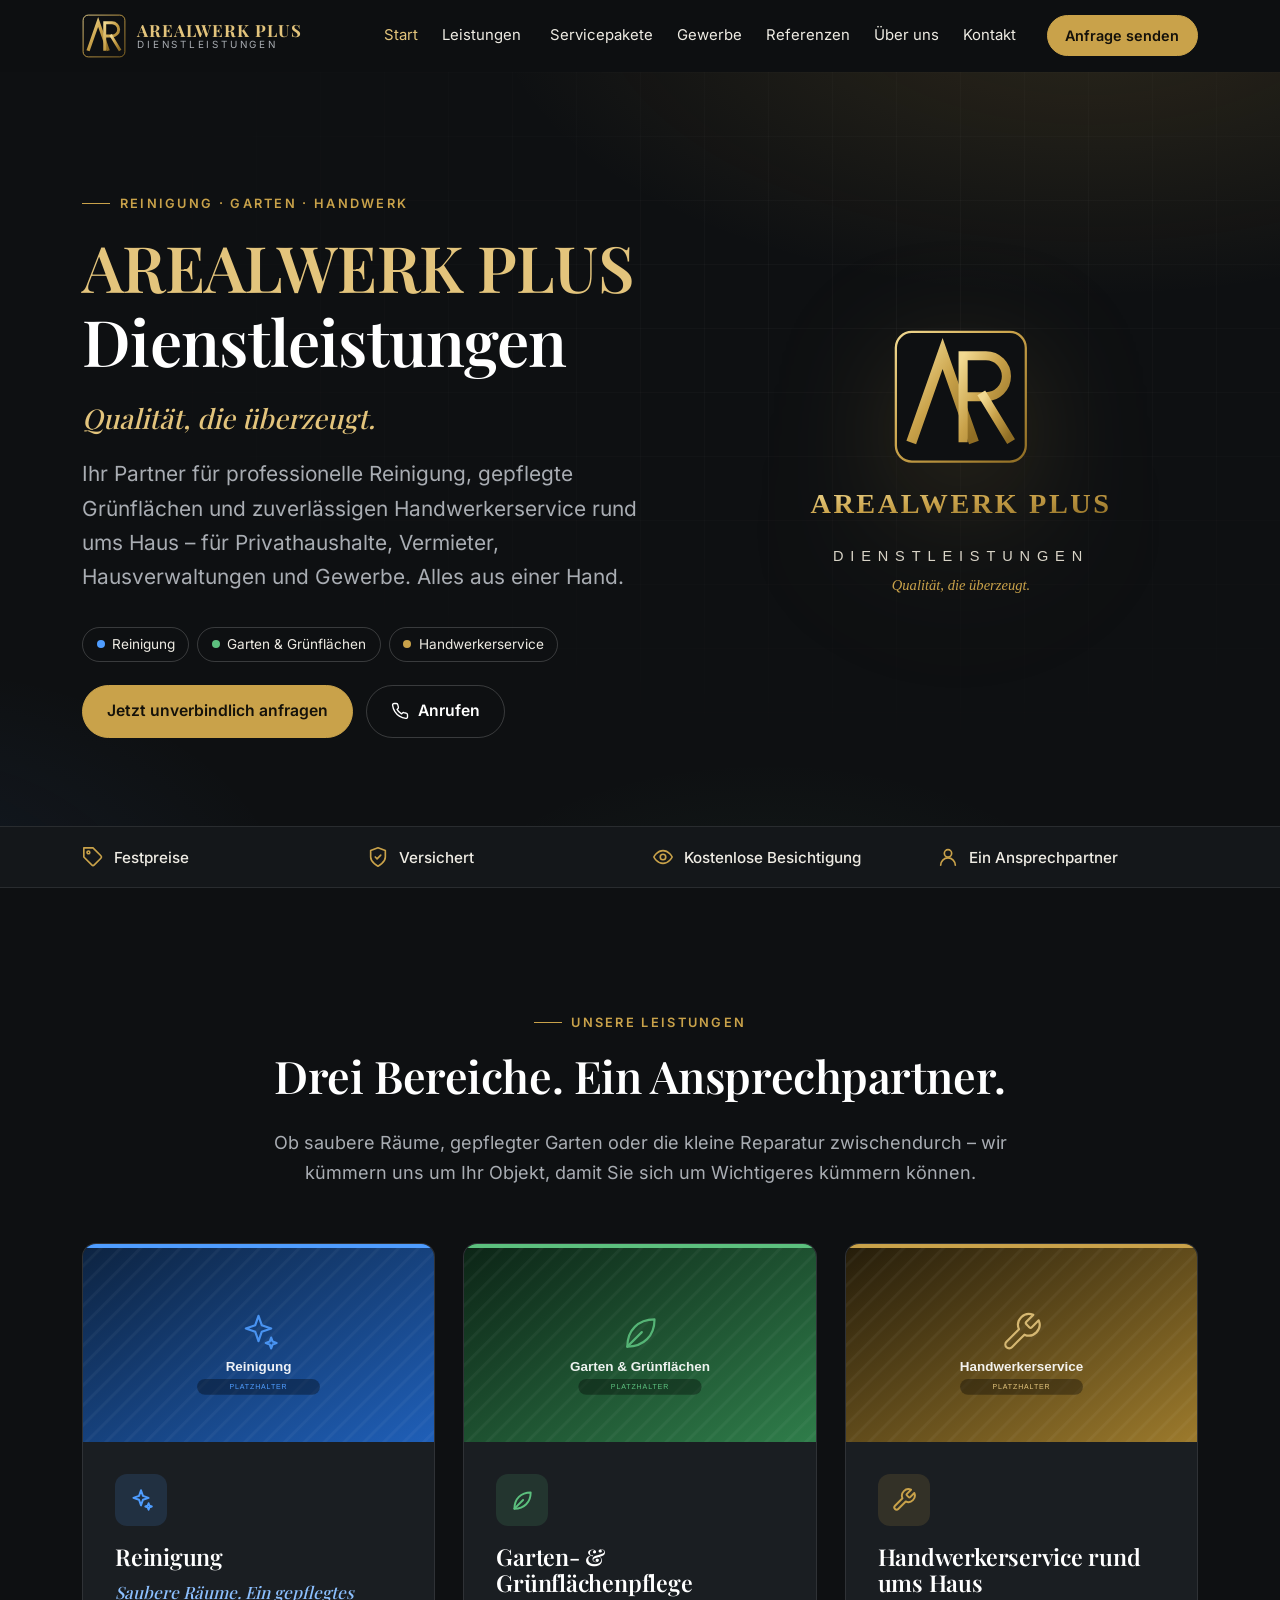
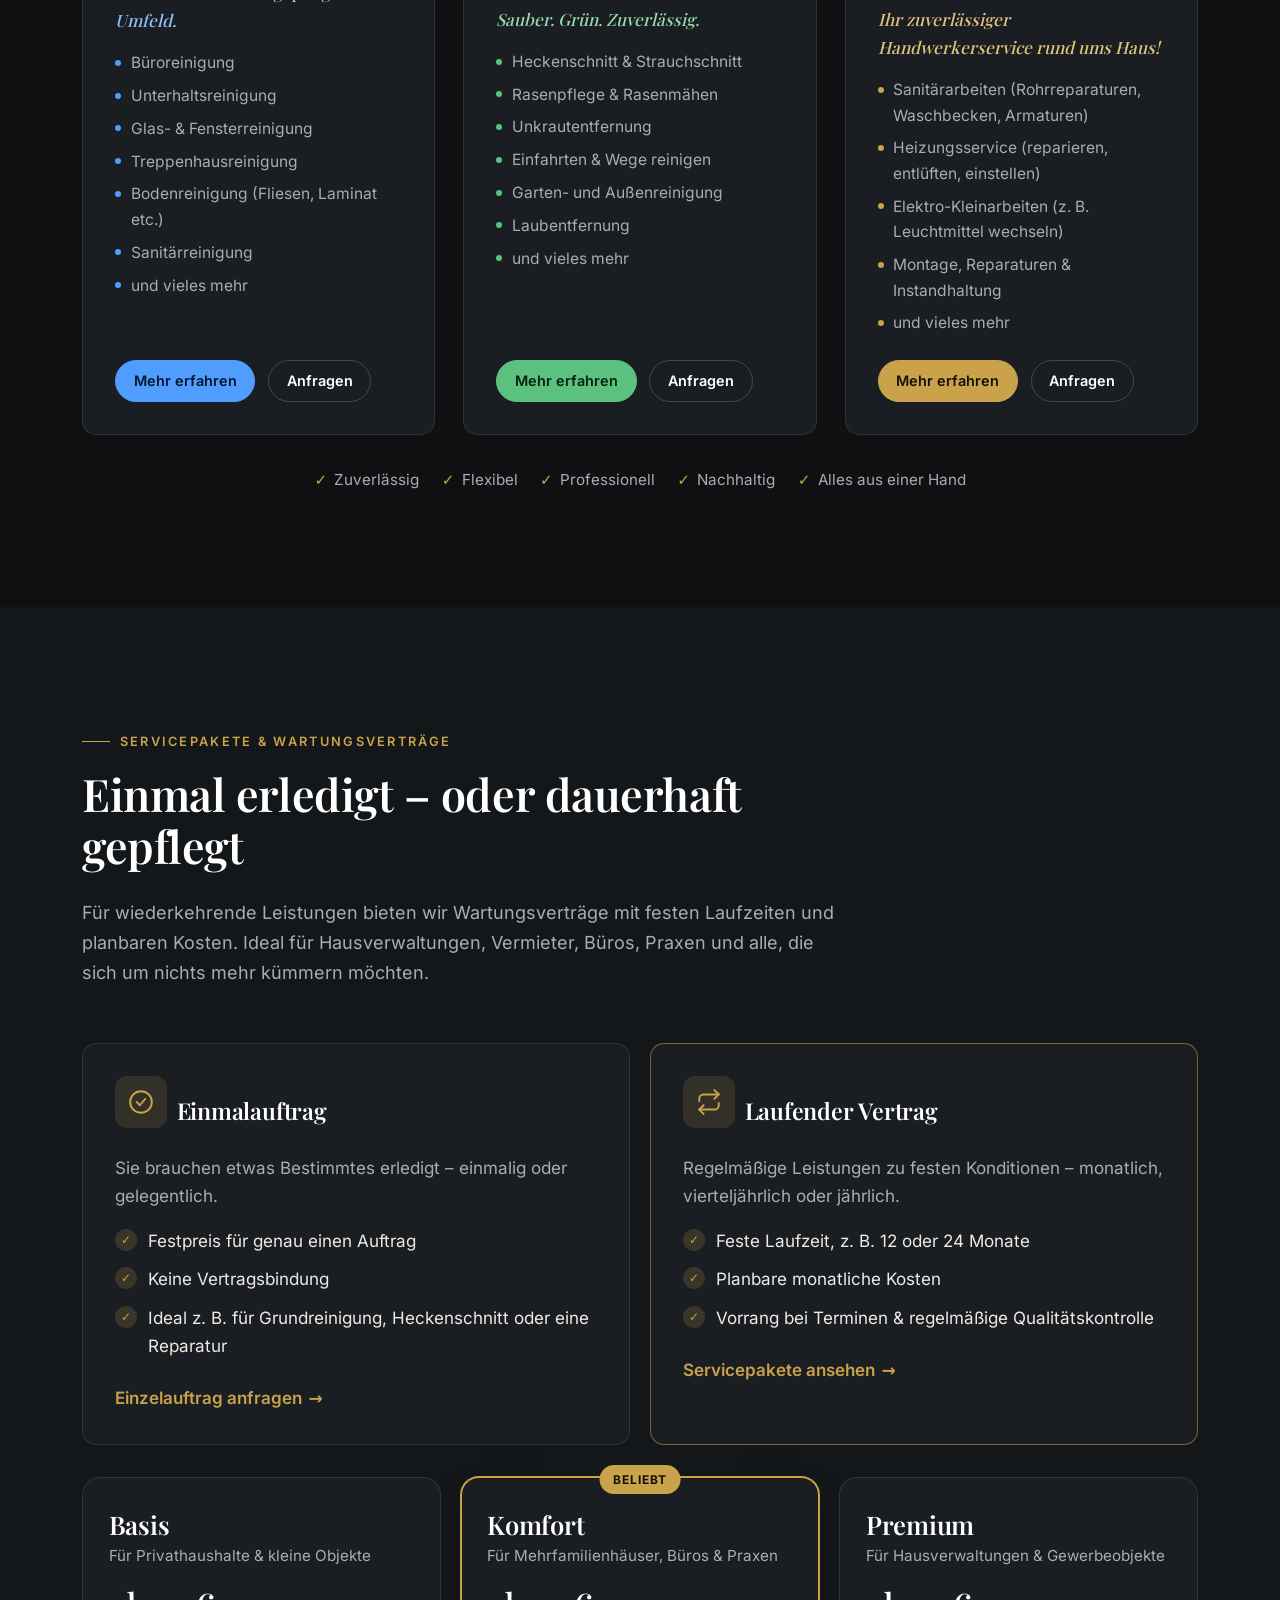
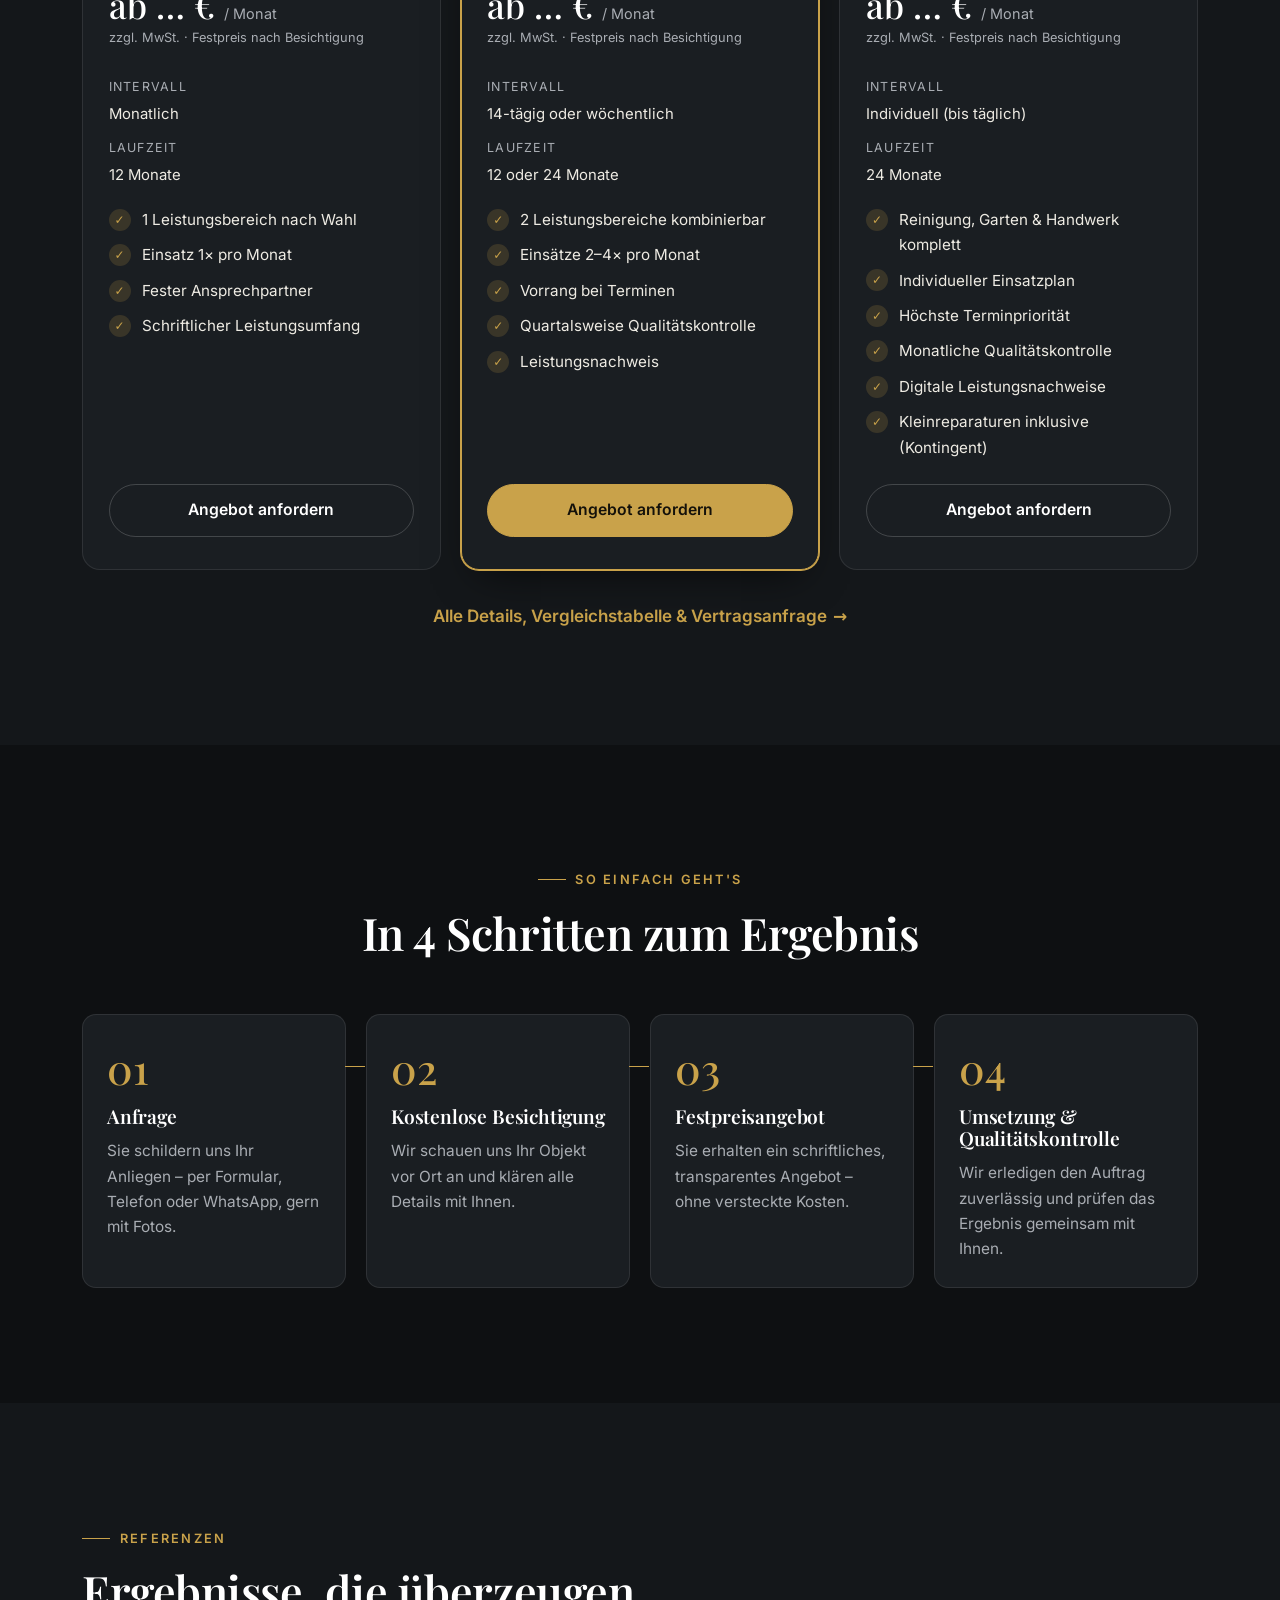
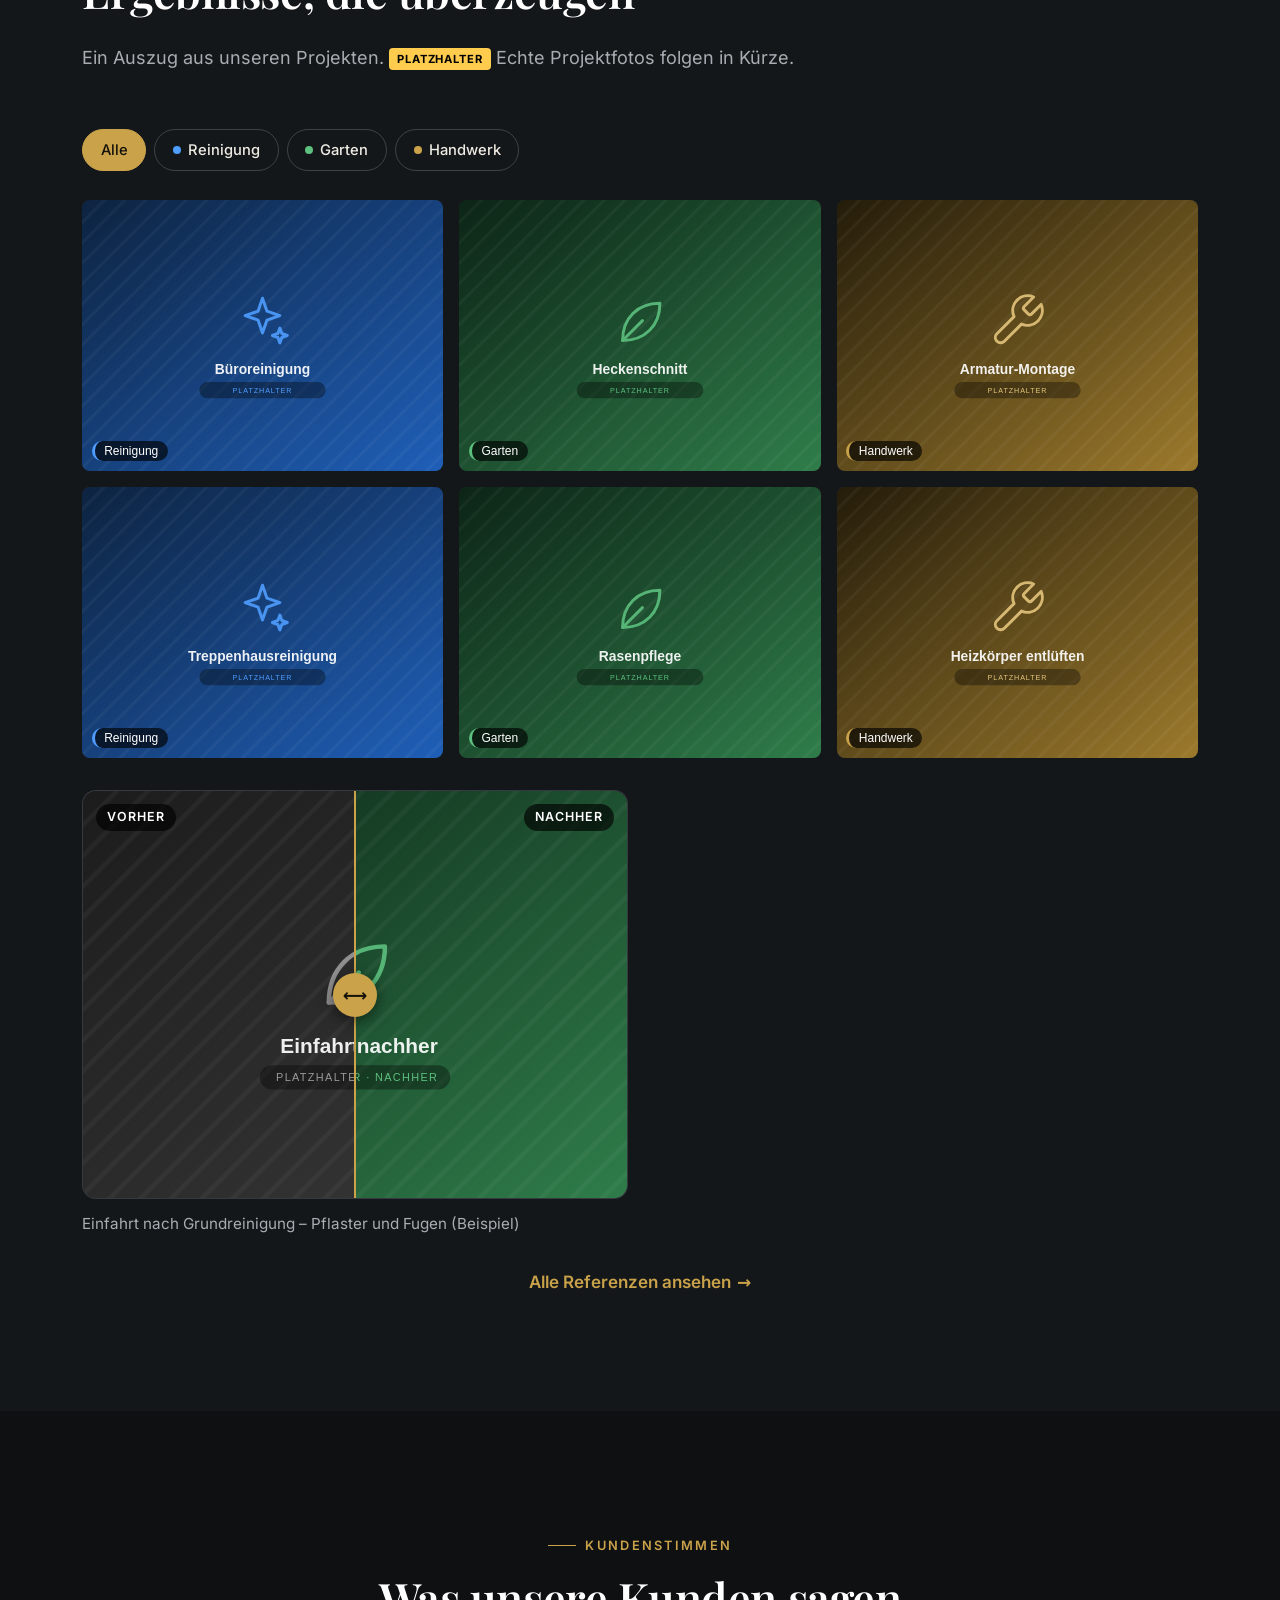
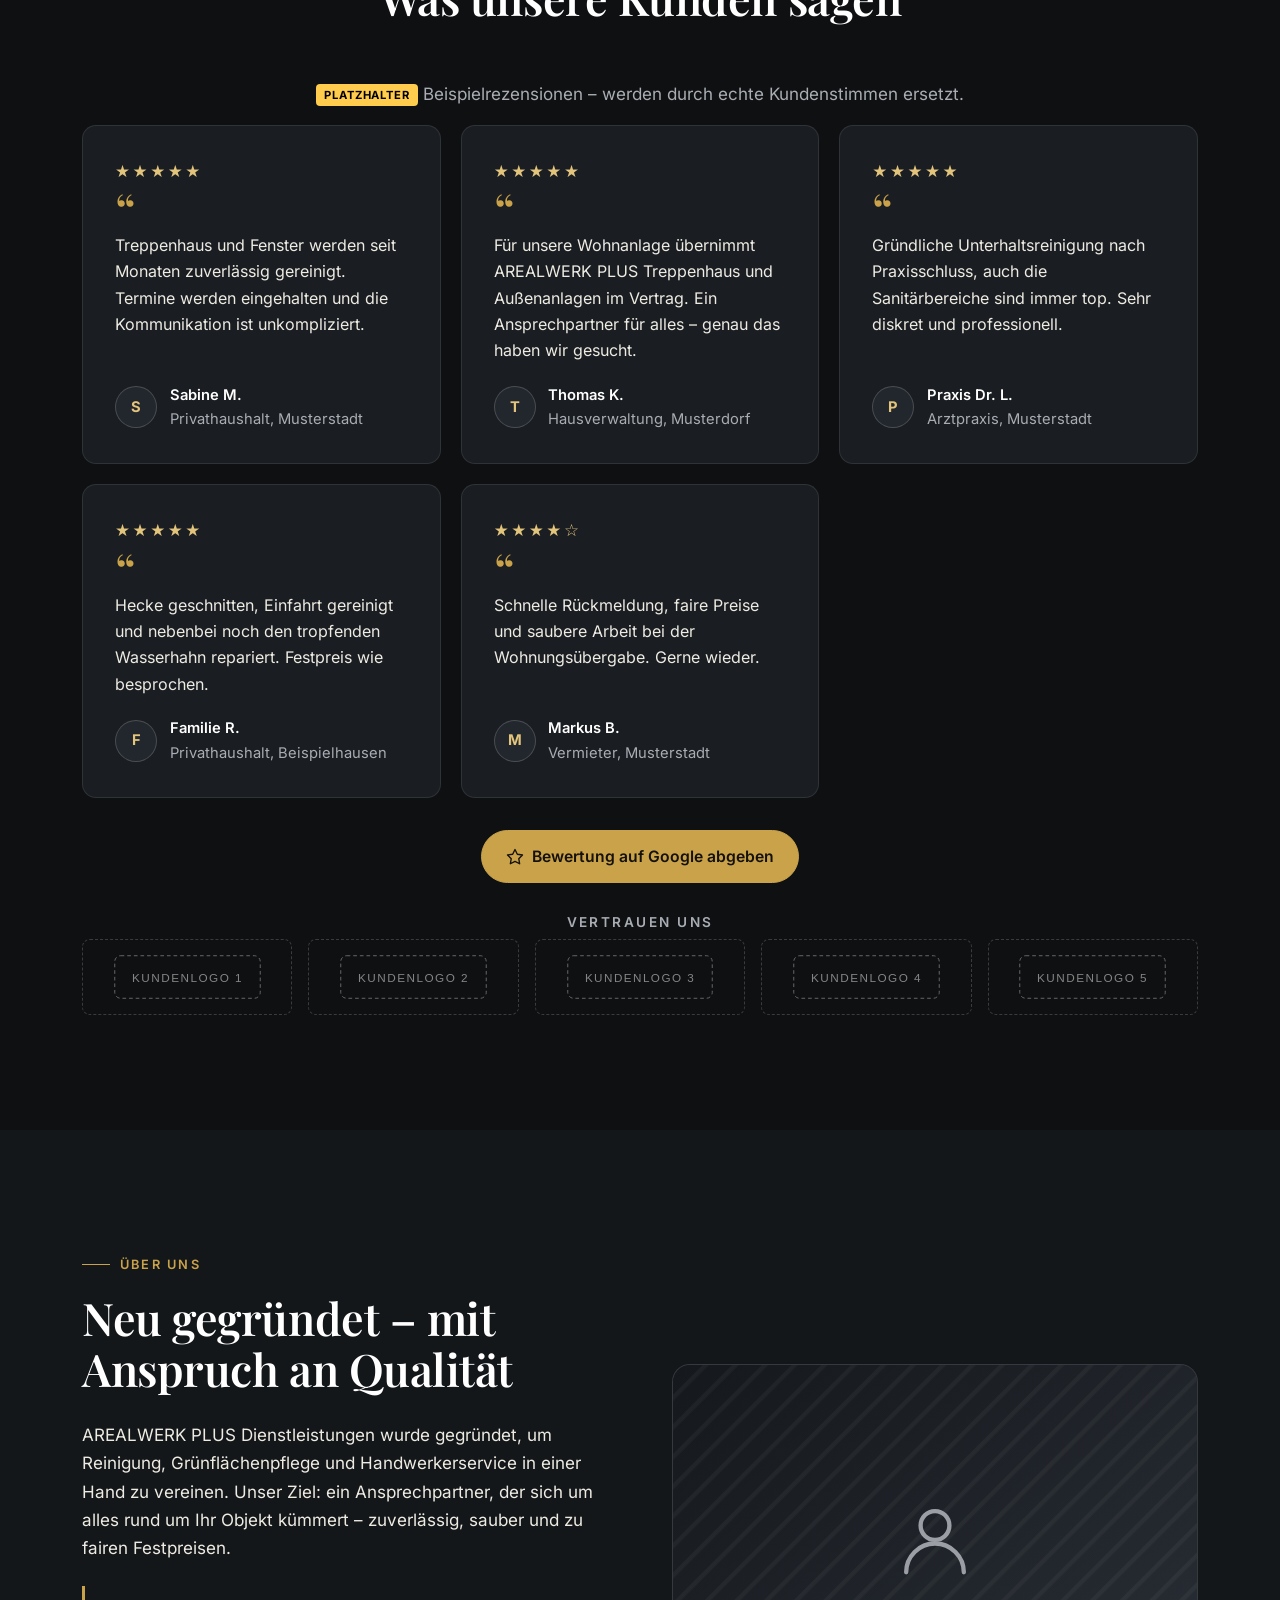
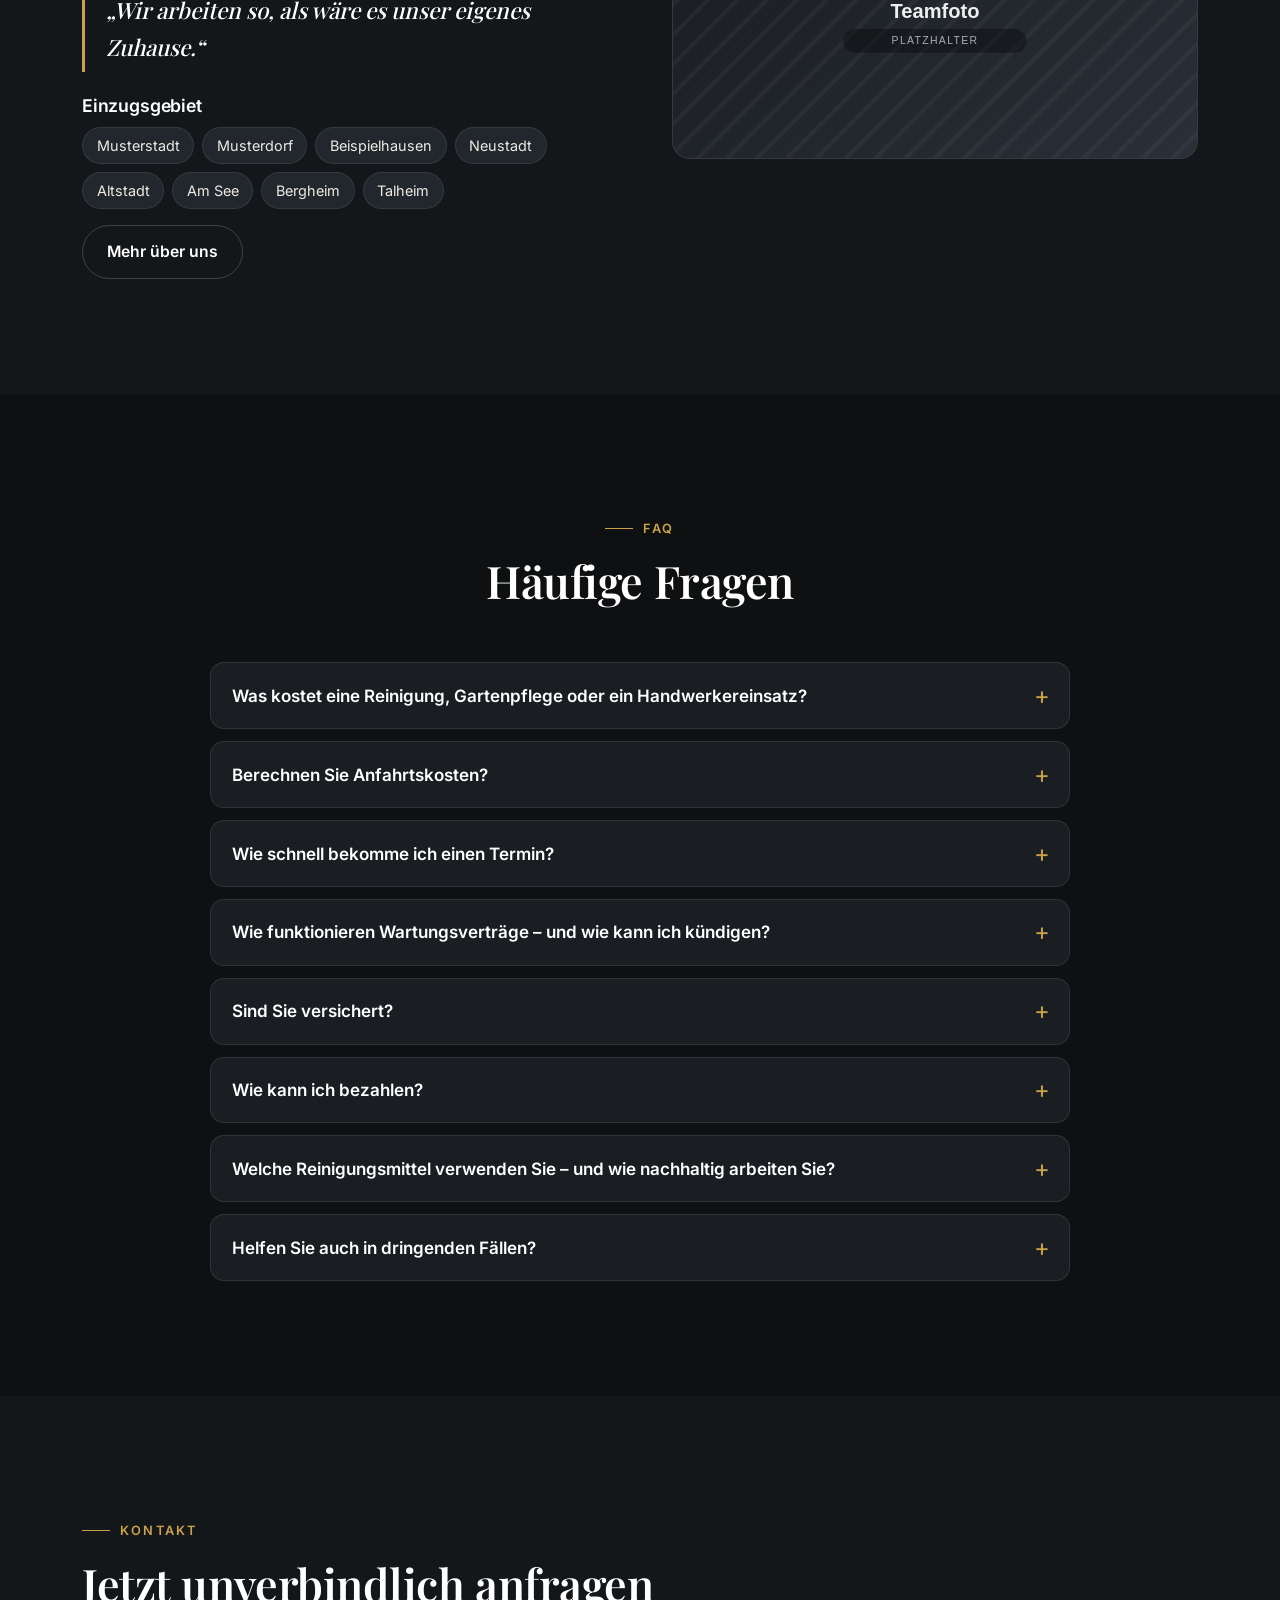
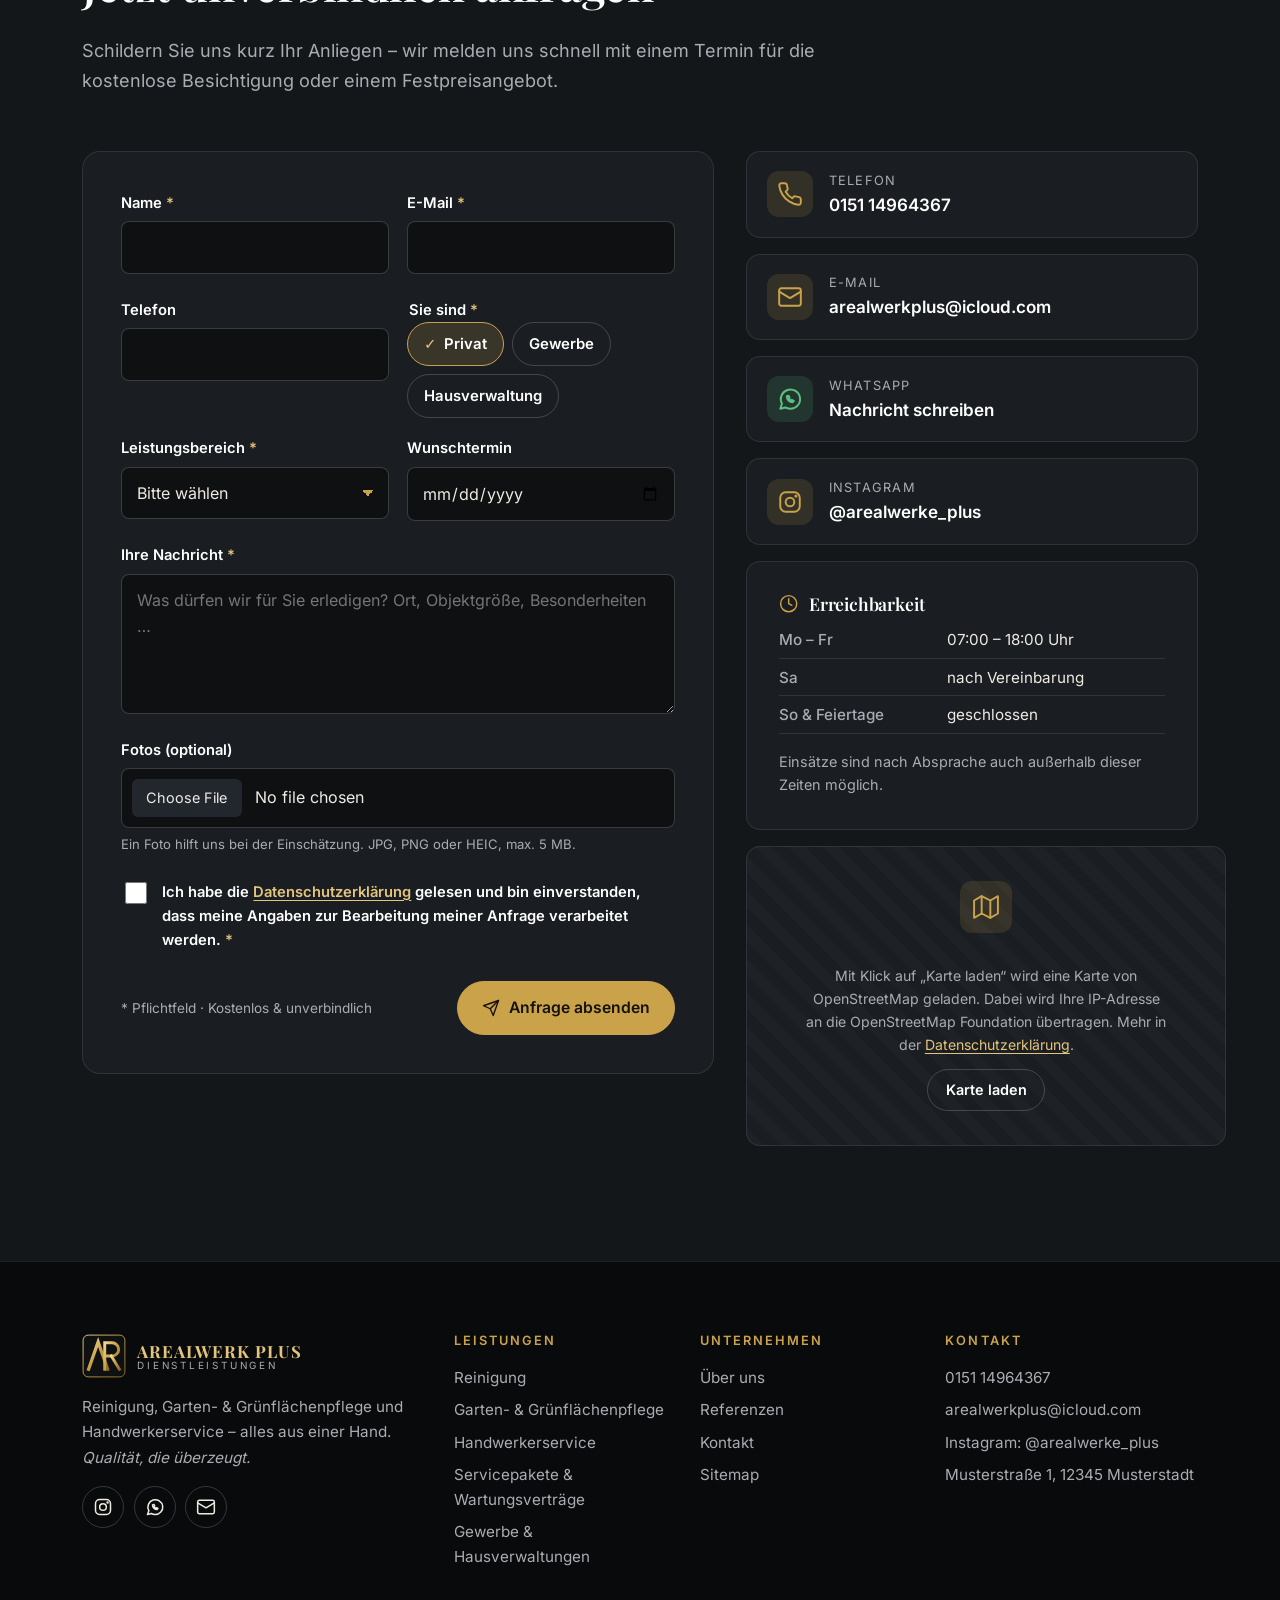
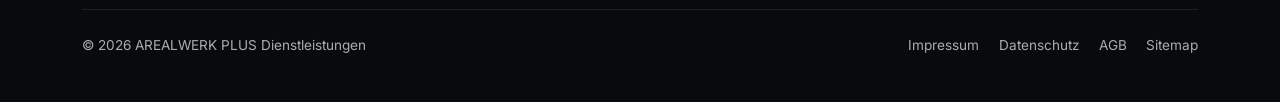
==== index.html @ 6a694780 "Firmenwebseite AREALWERK PLUS: statische Seite für GitHub Pages Startseite mit Ankern, Unterseiten f" ====
<!DOCTYPE html>
<html lang="de" class="no-js">
<head>
<meta charset="utf-8">
<meta name="viewport" content="width=device-width, initial-scale=1">
<title>AREALWERK PLUS Dienstleistungen – Reinigung, Garten & Handwerkerservice</title>
<meta name="description" content="AREALWERK PLUS Dienstleistungen: Reinigung, Garten- & Grünflächenpflege und Handwerkerservice aus einer Hand. Festpreise, versichert, kostenlose Besichtigung. Auch Wartungsverträge.">
<meta name="robots" content="index, follow">
<!-- TODO: Bei eigener Domain BASE-URL in allen canonical/og-Tags ersetzen (siehe README) -->
<link rel="canonical" href="https://najeeb96-png.github.io/arealwerke/">
<meta name="theme-color" content="#0e1012">
<meta property="og:type" content="website">
<meta property="og:locale" content="de_DE">
<meta property="og:site_name" content="AREALWERK PLUS Dienstleistungen">
<meta property="og:title" content="AREALWERK PLUS Dienstleistungen – Reinigung, Garten & Handwerkerservice">
<meta property="og:description" content="AREALWERK PLUS Dienstleistungen: Reinigung, Garten- & Grünflächenpflege und Handwerkerservice aus einer Hand. Festpreise, versichert, kostenlose Besichtigung. Auch Wartungsverträge.">
<meta property="og:url" content="https://najeeb96-png.github.io/arealwerke/">
<meta property="og:image" content="https://najeeb96-png.github.io/arealwerke/images/og-image.png">
<meta property="og:image:width" content="1200">
<meta property="og:image:height" content="630">
<meta name="twitter:card" content="summary_large_image">
<link rel="icon" href="favicon.svg" type="image/svg+xml">
<link rel="icon" href="favicon-32.png" sizes="32x32" type="image/png">
<link rel="apple-touch-icon" href="apple-touch-icon.png">
<link rel="preload" href="fonts/inter-latin.woff2" as="font" type="font/woff2" crossorigin>
<link rel="preload" href="fonts/playfair-display-latin.woff2" as="font" type="font/woff2" crossorigin>
<link rel="stylesheet" href="css/style.css">
<script type="application/ld+json">
{"@context": "https://schema.org", "@type": "FAQPage", "mainEntity": [{"@type": "Question", "name": "Was kostet eine Reinigung, Gartenpflege oder ein Handwerkereinsatz?", "acceptedAnswer": {"@type": "Answer", "text": "Das hängt von Objektgröße, Aufwand und Intervall ab. Nach einer kostenlosen Besichtigung – oder bei kleineren Aufträgen anhand von Fotos – erhalten Sie ein schriftliches Festpreisangebot. So wissen Sie vorab genau, was Sie erwartet. Für regelmäßige Leistungen bieten wir Servicepakete mit planbaren Monatspreisen."}}, {"@type": "Question", "name": "Berechnen Sie Anfahrtskosten?", "acceptedAnswer": {"@type": "Answer", "text": "Innerhalb unseres Einzugsgebiets ist die Anfahrt im Festpreis enthalten. Für Einsätze außerhalb nennen wir Ihnen eine mögliche Anfahrtspauschale vorab transparent im Angebot."}}, {"@type": "Question", "name": "Wie schnell bekomme ich einen Termin?", "acceptedAnswer": {"@type": "Answer", "text": "In der Regel melden wir uns innerhalb von 24 Stunden an Werktagen zurück und vereinbaren zeitnah einen Besichtigungstermin. Kunden mit Wartungsvertrag erhalten Vorrang bei der Terminvergabe."}}, {"@type": "Question", "name": "Wie funktionieren Wartungsverträge – und wie kann ich kündigen?", "acceptedAnswer": {"@type": "Answer", "text": "Sie wählen Leistungen, Intervall (z. B. wöchentlich, monatlich, vierteljährlich) und Laufzeit (z. B. 12 oder 24 Monate). Alles wird in einem schriftlichen Vertrag festgehalten – inklusive Kündigungsfrist. Ohne Kündigung verlängert sich der Vertrag gemäß den vereinbarten Bedingungen. Details finden Sie unter Servicepakete &amp; Wartungsverträge."}}, {"@type": "Question", "name": "Sind Sie versichert?", "acceptedAnswer": {"@type": "Answer", "text": "Ja. Wir verfügen über eine Betriebshaftpflichtversicherung, die Schäden abdeckt, die bei unserer Arbeit entstehen könnten. Einen Nachweis legen wir Ihnen auf Wunsch gerne vor."}}, {"@type": "Question", "name": "Wie kann ich bezahlen?", "acceptedAnswer": {"@type": "Answer", "text": "Sie erhalten nach Abschluss eine Rechnung mit ausgewiesener Mehrwertsteuer und zahlen bequem per Überweisung. Bei Verträgen erfolgt die Abrechnung monatlich oder im vereinbarten Intervall."}}, {"@type": "Question", "name": "Welche Reinigungsmittel verwenden Sie – und wie nachhaltig arbeiten Sie?", "acceptedAnswer": {"@type": "Answer", "text": "Wir setzen bevorzugt umweltschonende, biologisch abbaubare Reinigungsmittel ein und dosieren sparsam. Grünschnitt entsorgen wir fachgerecht, Wege planen wir effizient. Haben Sie besondere Anforderungen (z. B. Allergien, Praxishygiene), stimmen wir die Mittel mit Ihnen ab."}}, {"@type": "Question", "name": "Helfen Sie auch in dringenden Fällen?", "acceptedAnswer": {"@type": "Answer", "text": "Bei dringenden Anliegen – etwa einem tropfenden Rohr, einer ausgefallenen Heizung oder einer Reinigung nach einem Wasserschaden – rufen Sie uns am besten direkt an. Wir prüfen kurzfristig, ob und wann wir helfen können. Bei Gefahr (z. B. Gasgeruch, Rohrbruch mit Hauptleitung) wenden Sie sich bitte zuerst an den Notdienst Ihres Versorgers bzw. die 112."}}]}
</script>
<script type="application/ld+json">
{
  "@context": "https://schema.org",
  "@type": [
    "LocalBusiness",
    "HomeAndConstructionBusiness"
  ],
  "@id": "https://najeeb96-png.github.io/arealwerke/#firma",
  "name": "AREALWERK PLUS Dienstleistungen",
  "slogan": "Qualität, die überzeugt.",
  "url": "https://najeeb96-png.github.io/arealwerke/",
  "logo": "https://najeeb96-png.github.io/arealwerke/images/logo.svg",
  "image": "https://najeeb96-png.github.io/arealwerke/images/og-image.png",
  "telephone": "+4915114964367",
  "email": "arealwerkplus@icloud.com",
  "sameAs": [
    "https://www.instagram.com/arealwerke_plus"
  ],
  "priceRange": "€€",
  "address": {
    "@type": "PostalAddress",
    "streetAddress": "Musterstraße 1",
    "postalCode": "12345",
    "addressLocality": "Musterstadt",
    "addressCountry": "DE"
  },
  "areaServed": [
    "Musterstadt",
    "Umgebung Musterstadt"
  ],
  "openingHoursSpecification": [
    {
      "@type": "OpeningHoursSpecification",
      "dayOfWeek": [
        "Monday",
        "Tuesday",
        "Wednesday",
        "Thursday",
        "Friday"
      ],
      "opens": "07:00",
      "closes": "18:00"
    }
  ],
  "hasOfferCatalog": {
    "@type": "OfferCatalog",
    "name": "Leistungen",
    "itemListElement": [
      {
        "@type": "OfferCatalog",
        "name": "Reinigung",
        "url": "https://najeeb96-png.github.io/arealwerke/reinigung/",
        "itemListElement": [
          {
            "@type": "Offer",
            "itemOffered": {
              "@type": "Service",
              "name": "Büroreinigung"
            }
          },
          {
            "@type": "Offer",
            "itemOffered": {
              "@type": "Service",
              "name": "Unterhaltsreinigung"
            }
          },
          {
            "@type": "Offer",
            "itemOffered": {
              "@type": "Service",
              "name": "Glas- & Fensterreinigung"
            }
          },
          {
            "@type": "Offer",
            "itemOffered": {
              "@type": "Service",
              "name": "Treppenhausreinigung"
            }
          },
          {
            "@type": "Offer",
            "itemOffered": {
              "@type": "Service",
              "name": "Bodenreinigung"
            }
          },
          {
            "@type": "Offer",
            "itemOffered": {
              "@type": "Service",
              "name": "Sanitärreinigung"
            }
          }
        ]
      },
      {
        "@type": "OfferCatalog",
        "name": "Garten- & Grünflächenpflege",
        "url": "https://najeeb96-png.github.io/arealwerke/garten/",
        "itemListElement": [
          {
            "@type": "Offer",
            "itemOffered": {
              "@type": "Service",
              "name": "Heckenschnitt & Strauchschnitt"
            }
          },
          {
            "@type": "Offer",
            "itemOffered": {
              "@type": "Service",
              "name": "Rasenpflege & Rasenmähen"
            }
          },
          {
            "@type": "Offer",
            "itemOffered": {
              "@type": "Service",
              "name": "Unkrautentfernung"
            }
          },
          {
            "@type": "Offer",
            "itemOffered": {
              "@type": "Service",
              "name": "Einfahrten & Wege reinigen"
            }
          },
          {
            "@type": "Offer",
            "itemOffered": {
              "@type": "Service",
              "name": "Garten- und Außenreinigung"
            }
          },
          {
            "@type": "Offer",
            "itemOffered": {
              "@type": "Service",
              "name": "Laubentfernung"
            }
          }
        ]
      },
      {
        "@type": "OfferCatalog",
        "name": "Handwerkerservice rund ums Haus",
        "url": "https://najeeb96-png.github.io/arealwerke/handwerk/",
        "itemListElement": [
          {
            "@type": "Offer",
            "itemOffered": {
              "@type": "Service",
              "name": "Sanitärarbeiten"
            }
          },
          {
            "@type": "Offer",
            "itemOffered": {
              "@type": "Service",
              "name": "Heizungsservice"
            }
          },
          {
            "@type": "Offer",
            "itemOffered": {
              "@type": "Service",
              "name": "Elektro-Kleinarbeiten"
            }
          },
          {
            "@type": "Offer",
            "itemOffered": {
              "@type": "Service",
              "name": "Montage, Reparaturen & Instandhaltung"
            }
          }
        ]
      },
      {
        "@type": "Offer",
        "itemOffered": {
          "@type": "Service",
          "name": "Servicepakete & Wartungsverträge"
        },
        "url": "https://najeeb96-png.github.io/arealwerke/servicepakete/"
      }
    ]
  }
}
</script>
</head>
<body>
<span id="top" tabindex="-1"></span>
<a class="skip-link" href="#main">Zum Inhalt springen</a>
<header class="site-header">
  <div class="container header-inner">
    <a class="brand" href="./" aria-label="AREALWERK PLUS Dienstleistungen – zur Startseite">
      <img src="images/logo-mark.svg" alt="" width="44" height="44">
      <span class="brand-text"><span class="brand-name">AREALWERK PLUS</span><span class="brand-sub">Dienstleistungen</span></span>
    </a>
    <button class="nav-toggle" type="button" aria-expanded="false" aria-controls="main-nav" aria-label="Menü öffnen">
      <span class="nav-toggle-bars"></span>
    </button>
    <nav class="main-nav" id="main-nav" aria-label="Hauptnavigation">
      <ul class="nav-list">
        <li><a href="./" aria-current="page">Start</a></li><li><button class="nav-sub-toggle" type="button" aria-expanded="false" aria-controls="nav-sub-leistungen">Leistungen <svg class="nav-chevron" viewBox="0 0 24 24" fill="none" stroke="currentColor" stroke-width="1.8" stroke-linecap="round" stroke-linejoin="round" aria-hidden="true" focusable="false"><path d="M6 9l6 6 6-6"/></svg></button><ul class="nav-sub" id="nav-sub-leistungen"><li><a href="reinigung/"><span class="dot" style="background:var(--c-blue)"></span>Reinigung</a></li><li><a href="garten/"><span class="dot" style="background:var(--c-green)"></span>Garten & Grünflächen</a></li><li><a href="handwerk/"><span class="dot" style="background:var(--c-gold)"></span>Handwerkerservice</a></li></ul></li><li><a href="servicepakete/">Servicepakete</a></li><li><a href="gewerbe/">Gewerbe</a></li><li><a href="referenzen/">Referenzen</a></li><li><a href="ueber-uns/">Über uns</a></li><li><a href="kontakt/">Kontakt</a></li>
      </ul>
      <div class="nav-cta"><a class="btn btn--gold btn--small" href="kontakt/">Anfrage senden</a></div>
    </nav>
  </div>
</header>
<main id="main" tabindex="-1">

<section class="hero" aria-labelledby="hero-title">
  <div class="container hero-inner">
    <div>
      <span class="eyebrow">Reinigung · Garten · Handwerk</span>
      <h1 id="hero-title"><span class="gold">AREALWERK PLUS</span><br>Dienstleistungen</h1>
      <p class="hero-slogan">Qualität, die überzeugt.</p>
      <p class="lead">Ihr Partner für professionelle Reinigung, gepflegte Grünflächen und zuverlässigen Handwerkerservice rund ums Haus – für Privathaushalte, Vermieter, Hausverwaltungen und Gewerbe. Alles aus einer Hand.</p>
      <ul class="hero-areas">
        <li><a class="chip theme-blue" href="reinigung/"><span class="dot"></span>Reinigung</a></li>
        <li><a class="chip theme-green" href="garten/"><span class="dot"></span>Garten &amp; Grünflächen</a></li>
        <li><a class="chip theme-gold" href="handwerk/"><span class="dot"></span>Handwerkerservice</a></li>
      </ul>
      <div class="btn-row">
        <a class="btn btn--gold" href="#kontakt">Jetzt unverbindlich anfragen</a>
        <a class="btn btn--ghost" href="tel:+4915114964367"><svg viewBox="0 0 24 24" fill="none" stroke="currentColor" stroke-width="1.8" stroke-linecap="round" stroke-linejoin="round" aria-hidden="true" focusable="false"><path d="M22 16.9v3a2 2 0 01-2.2 2 19.8 19.8 0 01-8.6-3.1 19.5 19.5 0 01-6-6A19.8 19.8 0 012.1 4.2 2 2 0 014.1 2h3a2 2 0 012 1.7c.1 1 .4 1.9.7 2.8a2 2 0 01-.5 2.1L8 9.9a16 16 0 006 6l1.3-1.3a2 2 0 012.1-.4c.9.3 1.8.6 2.8.7a2 2 0 011.7 2z"/></svg> Anrufen</a>
      </div>
    </div>
    <img class="hero-logo" src="images/logo.svg" alt="Logo AREALWERK PLUS Dienstleistungen – goldenes AR-Monogramm" width="420" height="330" fetchpriority="high">
  </div>
</section>
<section class="trustbar" aria-label="Unsere Zusagen"><div class="container"><ul><li><svg viewBox="0 0 24 24" fill="none" stroke="currentColor" stroke-width="1.8" stroke-linecap="round" stroke-linejoin="round" aria-hidden="true" focusable="false"><path d="M20.6 13.4l-7.2 7.2a2 2 0 01-2.8 0L2 12V2h10l8.6 8.6a2 2 0 010 2.8z"/><circle cx="7" cy="7" r="1.5"/></svg><span>Festpreise</span></li><li><svg viewBox="0 0 24 24" fill="none" stroke="currentColor" stroke-width="1.8" stroke-linecap="round" stroke-linejoin="round" aria-hidden="true" focusable="false"><path d="M12 22s8-4 8-10V5l-8-3-8 3v7c0 6 8 10 8 10z"/><path d="M9 12l2 2 4-4"/></svg><span>Versichert</span></li><li><svg viewBox="0 0 24 24" fill="none" stroke="currentColor" stroke-width="1.8" stroke-linecap="round" stroke-linejoin="round" aria-hidden="true" focusable="false"><path d="M2 12s3.5-7 10-7 10 7 10 7-3.5 7-10 7S2 12 2 12z"/><circle cx="12" cy="12" r="3"/></svg><span>Kostenlose Besichtigung</span></li><li><svg viewBox="0 0 24 24" fill="none" stroke="currentColor" stroke-width="1.8" stroke-linecap="round" stroke-linejoin="round" aria-hidden="true" focusable="false"><circle cx="12" cy="8" r="4"/><path d="M4 21c0-4.4 3.6-8 8-8s8 3.6 8 8"/></svg><span>Ein Ansprechpartner</span></li></ul></div></section>

<section class="section" id="leistungen" aria-labelledby="leistungen-title">
  <div class="container">
    <div class="section-head section-head--center">
      <span class="eyebrow">Unsere Leistungen</span>
      <h2 id="leistungen-title">Drei Bereiche. Ein Ansprechpartner.</h2>
      <p>Ob saubere Räume, gepflegter Garten oder die kleine Reparatur zwischendurch – wir kümmern uns um Ihr Objekt, damit Sie sich um Wichtigeres kümmern können.</p>
    </div>
    <div class="grid grid-3">
      <article class="card area-card card--hover theme-blue reveal">
  <div class="area-media"><img src="images/bereiche/reinigung.svg" alt="Platzhalter-Bild: Reinigung" width="1200" height="675" loading="lazy" decoding="async"></div>
  <div class="area-body">
    <span class="icon-badge"><svg viewBox="0 0 24 24" fill="none" stroke="currentColor" stroke-width="1.8" stroke-linecap="round" stroke-linejoin="round" aria-hidden="true" focusable="false"><path d="M12 3l1.8 5.2L19 10l-5.2 1.8L12 17l-1.8-5.2L5 10l5.2-1.8z"/><path d="M19 15l.8 2.2L22 18l-2.2.8L19 21l-.8-2.2L16 18l2.2-.8z"/></svg></span>
    <h3>Reinigung</h3>
    <p class="motto">Saubere Räume. Ein gepflegtes Umfeld.</p>
    <ul><li>Büroreinigung</li><li>Unterhaltsreinigung</li><li>Glas- &amp; Fensterreinigung</li><li>Treppenhausreinigung</li><li>Bodenreinigung (Fliesen, Laminat etc.)</li><li>Sanitärreinigung</li><li>und vieles mehr</li></ul>
    <div class="btn-row">
      <a class="btn btn--small" href="reinigung/">Mehr erfahren</a>
      <a class="btn btn--ghost btn--small" href="kontakt/?bereich=reinigung#anfrage">Anfragen</a>
    </div>
  </div>
</article>
      <article class="card area-card card--hover theme-green reveal">
  <div class="area-media"><img src="images/bereiche/garten.svg" alt="Platzhalter-Bild: Garten- &amp; Grünflächenpflege" width="1200" height="675" loading="lazy" decoding="async"></div>
  <div class="area-body">
    <span class="icon-badge"><svg viewBox="0 0 24 24" fill="none" stroke="currentColor" stroke-width="1.8" stroke-linecap="round" stroke-linejoin="round" aria-hidden="true" focusable="false"><path d="M5 20c0-9 6-15 15-15 0 9-6 15-15 15z"/><path d="M5 20l8-8"/></svg></span>
    <h3>Garten- &amp; Grünflächenpflege</h3>
    <p class="motto">Sauber. Grün. Zuverlässig.</p>
    <ul><li>Heckenschnitt &amp; Strauchschnitt</li><li>Rasenpflege &amp; Rasenmähen</li><li>Unkrautentfernung</li><li>Einfahrten &amp; Wege reinigen</li><li>Garten- und Außenreinigung</li><li>Laubentfernung</li><li>und vieles mehr</li></ul>
    <div class="btn-row">
      <a class="btn btn--small" href="garten/">Mehr erfahren</a>
      <a class="btn btn--ghost btn--small" href="kontakt/?bereich=garten#anfrage">Anfragen</a>
    </div>
  </div>
</article>
      <article class="card area-card card--hover theme-gold reveal">
  <div class="area-media"><img src="images/bereiche/handwerk.svg" alt="Platzhalter-Bild: Handwerkerservice rund ums Haus" width="1200" height="675" loading="lazy" decoding="async"></div>
  <div class="area-body">
    <span class="icon-badge"><svg viewBox="0 0 24 24" fill="none" stroke="currentColor" stroke-width="1.8" stroke-linecap="round" stroke-linejoin="round" aria-hidden="true" focusable="false"><path d="M14.7 6.3a1 1 0 000 1.4l1.6 1.6a1 1 0 001.4 0l3.8-3.8a6 6 0 01-7.9 7.9l-6.9 6.9a2.1 2.1 0 01-3-3l6.9-6.9a6 6 0 017.9-7.9z"/></svg></span>
    <h3>Handwerkerservice rund ums Haus</h3>
    <p class="motto">Ihr zuverlässiger Handwerkerservice rund ums Haus!</p>
    <ul><li>Sanitärarbeiten (Rohrreparaturen, Waschbecken, Armaturen)</li><li>Heizungsservice (reparieren, entlüften, einstellen)</li><li>Elektro-Kleinarbeiten (z. B. Leuchtmittel wechseln)</li><li>Montage, Reparaturen &amp; Instandhaltung</li><li>und vieles mehr</li></ul>
    <div class="btn-row">
      <a class="btn btn--small" href="handwerk/">Mehr erfahren</a>
      <a class="btn btn--ghost btn--small" href="kontakt/?bereich=handwerk#anfrage">Anfragen</a>
    </div>
  </div>
</article>
    </div>
    <div class="mt-2"><ul class="benefits" aria-label="Unsere Vorteile"><li>Zuverlässig</li><li>Flexibel</li><li>Professionell</li><li>Nachhaltig</li><li>Alles aus einer Hand</li></ul></div>
  </div>
</section>

<section class="section section--alt" id="servicepakete" aria-labelledby="pakete-title">
  <div class="container">
    <div class="section-head">
      <span class="eyebrow">Servicepakete &amp; Wartungsverträge</span>
      <h2 id="pakete-title">Einmal erledigt – oder dauerhaft gepflegt</h2>
      <p>Für wiederkehrende Leistungen bieten wir Wartungsverträge mit festen Laufzeiten und planbaren Kosten. Ideal für Hausverwaltungen, Vermieter, Büros, Praxen und alle, die sich um nichts mehr kümmern möchten.</p>
    </div>
    <div class="versus">
  <article class="card reveal">
    <h3><span class="icon-badge"><svg viewBox="0 0 24 24" fill="none" stroke="currentColor" stroke-width="1.8" stroke-linecap="round" stroke-linejoin="round" aria-hidden="true" focusable="false"><circle cx="12" cy="12" r="10"/><path d="M8 12l3 3 5-6"/></svg></span> Einmalauftrag</h3>
    <p class="muted">Sie brauchen etwas Bestimmtes erledigt – einmalig oder gelegentlich.</p>
    <ul class="check-list">
      <li>Festpreis für genau einen Auftrag</li>
      <li>Keine Vertragsbindung</li>
      <li>Ideal z. B. für Grundreinigung, Heckenschnitt oder eine Reparatur</li>
    </ul>
    <a class="link-arrow" href="kontakt/#anfrage">Einzelauftrag anfragen</a>
  </article>
  <article class="card reveal" style="border-color:color-mix(in srgb, var(--c-gold) 55%, transparent)">
    <h3><span class="icon-badge"><svg viewBox="0 0 24 24" fill="none" stroke="currentColor" stroke-width="1.8" stroke-linecap="round" stroke-linejoin="round" aria-hidden="true" focusable="false"><path d="M17 1l4 4-4 4"/><path d="M3 11V9a4 4 0 014-4h14M7 23l-4-4 4-4"/><path d="M21 13v2a4 4 0 01-4 4H3"/></svg></span> Laufender Vertrag</h3>
    <p class="muted">Regelmäßige Leistungen zu festen Konditionen – monatlich, vierteljährlich oder jährlich.</p>
    <ul class="check-list">
      <li>Feste Laufzeit, z. B. 12 oder 24 Monate</li>
      <li>Planbare monatliche Kosten</li>
      <li>Vorrang bei Terminen &amp; regelmäßige Qualitätskontrolle</li>
    </ul>
    <a class="link-arrow" href="servicepakete/">Servicepakete ansehen</a>
  </article>
</div>
    <div class="mt-2"><div class="compare"><article class="plan reveal">
  
  <h3>Basis</h3>
  <p class="plan-for">Für Privathaushalte &amp; kleine Objekte</p>
  <!-- TODO: Preis „ab … €/Monat“ für Paket Basis eintragen -->
  <p class="price">ab … € <small>/ Monat</small></p>
  <p class="price-note">zzgl. MwSt. · Festpreis nach Besichtigung</p>
  <dl>
    <dt>Intervall</dt><dd>Monatlich</dd>
    <dt>Laufzeit</dt><dd>12 Monate <!-- TODO: Laufzeit bestätigen --></dd>
  </dl>
  <ul class="check-list"><li>1 Leistungsbereich nach Wahl</li><li>Einsatz 1× pro Monat</li><li>Fester Ansprechpartner</li><li>Schriftlicher Leistungsumfang</li></ul>
  <a class="btn btn--ghost btn--block" href="servicepakete/#vertragsanfrage">Angebot anfordern</a>
</article><article class="plan plan--featured reveal">
  <span class="plan-badge">Beliebt</span>
  <h3>Komfort</h3>
  <p class="plan-for">Für Mehrfamilienhäuser, Büros &amp; Praxen</p>
  <!-- TODO: Preis „ab … €/Monat“ für Paket Komfort eintragen -->
  <p class="price">ab … € <small>/ Monat</small></p>
  <p class="price-note">zzgl. MwSt. · Festpreis nach Besichtigung</p>
  <dl>
    <dt>Intervall</dt><dd>14-tägig oder wöchentlich</dd>
    <dt>Laufzeit</dt><dd>12 oder 24 Monate <!-- TODO: Laufzeit bestätigen --></dd>
  </dl>
  <ul class="check-list"><li>2 Leistungsbereiche kombinierbar</li><li>Einsätze 2–4× pro Monat</li><li>Vorrang bei Terminen</li><li>Quartalsweise Qualitätskontrolle</li><li>Leistungsnachweis</li></ul>
  <a class="btn btn--gold btn--block" href="servicepakete/#vertragsanfrage">Angebot anfordern</a>
</article><article class="plan reveal">
  
  <h3>Premium</h3>
  <p class="plan-for">Für Hausverwaltungen &amp; Gewerbeobjekte</p>
  <!-- TODO: Preis „ab … €/Monat“ für Paket Premium eintragen -->
  <p class="price">ab … € <small>/ Monat</small></p>
  <p class="price-note">zzgl. MwSt. · Festpreis nach Besichtigung</p>
  <dl>
    <dt>Intervall</dt><dd>Individuell (bis täglich)</dd>
    <dt>Laufzeit</dt><dd>24 Monate <!-- TODO: Laufzeit bestätigen --></dd>
  </dl>
  <ul class="check-list"><li>Reinigung, Garten &amp; Handwerk komplett</li><li>Individueller Einsatzplan</li><li>Höchste Terminpriorität</li><li>Monatliche Qualitätskontrolle</li><li>Digitale Leistungsnachweise</li><li>Kleinreparaturen inklusive (Kontingent)</li></ul>
  <a class="btn btn--ghost btn--block" href="servicepakete/#vertragsanfrage">Angebot anfordern</a>
</article></div></div>
    <div class="center mt-2"><a class="link-arrow" href="servicepakete/">Alle Details, Vergleichstabelle &amp; Vertragsanfrage</a></div>
  </div>
</section>

<section class="section" id="ablauf" aria-labelledby="ablauf-title">
  <div class="container">
    <div class="section-head section-head--center">
      <span class="eyebrow">So einfach geht's</span>
      <h2 id="ablauf-title">In 4 Schritten zum Ergebnis</h2>
    </div>
    <ol class="steps"><li class="step reveal"><h3>Anfrage</h3><p>Sie schildern uns Ihr Anliegen – per Formular, Telefon oder WhatsApp, gern mit Fotos.</p></li><li class="step reveal"><h3>Kostenlose Besichtigung</h3><p>Wir schauen uns Ihr Objekt vor Ort an und klären alle Details mit Ihnen.</p></li><li class="step reveal"><h3>Festpreisangebot</h3><p>Sie erhalten ein schriftliches, transparentes Angebot – ohne versteckte Kosten.</p></li><li class="step reveal"><h3>Umsetzung &amp; Qualitätskontrolle</h3><p>Wir erledigen den Auftrag zuverlässig und prüfen das Ergebnis gemeinsam mit Ihnen.</p></li></ol>
  </div>
</section>

<section class="section section--alt" id="referenzen" aria-labelledby="ref-title">
  <div class="container">
    <div class="section-head">
      <span class="eyebrow">Referenzen</span>
      <h2 id="ref-title">Ergebnisse, die überzeugen</h2>
      <p>Ein Auszug aus unseren Projekten. <span class="placeholder-tag">Platzhalter</span> Echte Projektfotos folgen in Kürze.</p>
    </div>
    <div data-gallery><div class="filter-bar" role="group" aria-label="Referenzen filtern"><button class="filter-btn" type="button" data-filter="alle" aria-pressed="true">Alle</button><button class="filter-btn" type="button" data-filter="reinigung" aria-pressed="false"><span class="dot" style="background:var(--c-blue)"></span>Reinigung</button><button class="filter-btn" type="button" data-filter="garten" aria-pressed="false"><span class="dot" style="background:var(--c-green)"></span>Garten</button><button class="filter-btn" type="button" data-filter="handwerk" aria-pressed="false"><span class="dot" style="background:var(--c-gold)"></span>Handwerk</button></div><p class="visually-hidden" aria-live="polite" data-filter-status></p><ul class="gallery"><li data-category="reinigung" class="theme-blue"><button class="gallery-item" type="button" data-caption="Büroreinigung – Bürofläche (Beispiel)" aria-label="Bild vergrößern: Büroreinigung – Bürofläche (Beispiel)"><img src="images/referenzen/reinigung-bueroreinigung.svg" alt="Platzhalter: gereinigtes Büro mit Arbeitsplätzen" width="1200" height="900" loading="lazy" decoding="async"><span class="tag">Reinigung</span></button></li><li data-category="garten" class="theme-green"><button class="gallery-item" type="button" data-caption="Heckenschnitt – Einfamilienhaus (Beispiel)" aria-label="Bild vergrößern: Heckenschnitt – Einfamilienhaus (Beispiel)"><img src="images/referenzen/garten-heckenschnitt.svg" alt="Platzhalter: frisch geschnittene Hecke" width="1200" height="900" loading="lazy" decoding="async"><span class="tag">Garten</span></button></li><li data-category="handwerk" class="theme-gold"><button class="gallery-item" type="button" data-caption="Armatur-Montage im Bad (Beispiel)" aria-label="Bild vergrößern: Armatur-Montage im Bad (Beispiel)"><img src="images/referenzen/handwerk-armatur-montage.svg" alt="Platzhalter: neu montierte Waschtischarmatur" width="1200" height="900" loading="lazy" decoding="async"><span class="tag">Handwerk</span></button></li><li data-category="reinigung" class="theme-blue"><button class="gallery-item" type="button" data-caption="Treppenhausreinigung – Mehrfamilienhaus (Beispiel)" aria-label="Bild vergrößern: Treppenhausreinigung – Mehrfamilienhaus (Beispiel)"><img src="images/referenzen/reinigung-treppenhaus.svg" alt="Platzhalter: sauberes Treppenhaus eines Mehrfamilienhauses" width="1200" height="900" loading="lazy" decoding="async"><span class="tag">Reinigung</span></button></li><li data-category="garten" class="theme-green"><button class="gallery-item" type="button" data-caption="Rasenpflege – Wohnanlage (Beispiel)" aria-label="Bild vergrößern: Rasenpflege – Wohnanlage (Beispiel)"><img src="images/referenzen/garten-rasenpflege.svg" alt="Platzhalter: gemähte Rasenfläche" width="1200" height="900" loading="lazy" decoding="async"><span class="tag">Garten</span></button></li><li data-category="handwerk" class="theme-gold"><button class="gallery-item" type="button" data-caption="Heizkörper entlüften (Beispiel)" aria-label="Bild vergrößern: Heizkörper entlüften (Beispiel)"><img src="images/referenzen/handwerk-heizkoerper-entlueften.svg" alt="Platzhalter: Heizkörper wird entlüftet" width="1200" height="900" loading="lazy" decoding="async"><span class="tag">Handwerk</span></button></li></ul></div>
    <div class="mt-2"><div class="ba-grid"><figure class="ba reveal">
  <div class="ba-frame">
    <img src="images/referenzen/garten-einfahrt-vorher.svg" alt="Platzhalter: Einfahrt vorher" width="1200" height="900" loading="lazy" decoding="async">
    <img class="ba-after" src="images/referenzen/garten-einfahrt-nachher.svg" alt="Platzhalter: Einfahrt nachher" width="1200" height="900" loading="lazy" decoding="async">
    <span class="ba-line" aria-hidden="true"></span>
    <span class="ba-label ba-label--before" aria-hidden="true">Vorher</span>
    <span class="ba-label ba-label--after" aria-hidden="true">Nachher</span>
    <label class="visually-hidden" for="ba-garten-einfahrt">Vorher/Nachher-Vergleich Einfahrt: Regler verschieben</label>
    <input type="range" id="ba-garten-einfahrt" min="0" max="100" value="50">
  </div>
  <figcaption>Einfahrt nach Grundreinigung – Pflaster und Fugen (Beispiel)</figcaption>
</figure></div></div>
    <div class="center mt-2"><a class="link-arrow" href="referenzen/">Alle Referenzen ansehen</a></div>
  </div>
</section>

<section class="section" id="kundenstimmen" aria-labelledby="stimmen-title">
  <div class="container">
    <div class="section-head section-head--center">
      <span class="eyebrow">Kundenstimmen</span>
      <h2 id="stimmen-title">Was unsere Kunden sagen</h2>
    </div>
    <!-- TODO: Beispielrezensionen durch echte Kundenstimmen ersetzen (nur mit Einverständnis der Kunden) -->
<p class="center"><span class="placeholder-tag">Platzhalter</span> <span class="muted">Beispielrezensionen – werden durch echte Kundenstimmen ersetzt.</span></p>
<div class="reviews mt-1"><article class="card review reveal">
  <div class="stars" role="img" aria-label="5 von 5 Sternen">★★★★★</div>
  <blockquote><p>Treppenhaus und Fenster werden seit Monaten zuverlässig gereinigt. Termine werden eingehalten und die Kommunikation ist unkompliziert.</p></blockquote>
  <footer><span class="avatar" aria-hidden="true">S</span><span class="who"><strong>Sabine M.</strong><span>Privathaushalt, Musterstadt</span></span></footer>
</article><article class="card review reveal">
  <div class="stars" role="img" aria-label="5 von 5 Sternen">★★★★★</div>
  <blockquote><p>Für unsere Wohnanlage übernimmt AREALWERK PLUS Treppenhaus und Außenanlagen im Vertrag. Ein Ansprechpartner für alles – genau das haben wir gesucht.</p></blockquote>
  <footer><span class="avatar" aria-hidden="true">T</span><span class="who"><strong>Thomas K.</strong><span>Hausverwaltung, Musterdorf</span></span></footer>
</article><article class="card review reveal">
  <div class="stars" role="img" aria-label="5 von 5 Sternen">★★★★★</div>
  <blockquote><p>Gründliche Unterhaltsreinigung nach Praxisschluss, auch die Sanitärbereiche sind immer top. Sehr diskret und professionell.</p></blockquote>
  <footer><span class="avatar" aria-hidden="true">P</span><span class="who"><strong>Praxis Dr. L.</strong><span>Arztpraxis, Musterstadt</span></span></footer>
</article><article class="card review reveal">
  <div class="stars" role="img" aria-label="5 von 5 Sternen">★★★★★</div>
  <blockquote><p>Hecke geschnitten, Einfahrt gereinigt und nebenbei noch den tropfenden Wasserhahn repariert. Festpreis wie besprochen.</p></blockquote>
  <footer><span class="avatar" aria-hidden="true">F</span><span class="who"><strong>Familie R.</strong><span>Privathaushalt, Beispielhausen</span></span></footer>
</article><article class="card review reveal">
  <div class="stars" role="img" aria-label="4 von 5 Sternen">★★★★☆</div>
  <blockquote><p>Schnelle Rückmeldung, faire Preise und saubere Arbeit bei der Wohnungsübergabe. Gerne wieder.</p></blockquote>
  <footer><span class="avatar" aria-hidden="true">M</span><span class="who"><strong>Markus B.</strong><span>Vermieter, Musterstadt</span></span></footer>
</article></div>
    <div class="center mt-2">
  <!-- TODO: Google-Bewertungslink eintragen (Google Unternehmensprofil → „Bewertungen erhalten“) -->
  <a class="btn btn--gold" href="https://g.page/r/TODO-GOOGLE-BEWERTUNGSLINK/review" target="_blank" rel="noopener"><svg viewBox="0 0 24 24" fill="none" stroke="currentColor" stroke-width="1.8" stroke-linecap="round" stroke-linejoin="round" aria-hidden="true" focusable="false"><path d="M12 2l3.1 6.3 6.9 1-5 4.9 1.2 6.8L12 17.8 5.8 21l1.2-6.8-5-4.9 6.9-1z"/></svg> Bewertung auf Google abgeben</a>
</div>
    <div class="mt-2">
  <h3 class="center" style="font-family:var(--font-body);font-size:.85rem;letter-spacing:.18em;text-transform:uppercase;color:var(--c-text-muted)">Vertrauen uns</h3>
  <!-- TODO: Kundenlogos einsetzen (images/kunden/) – nur mit schriftlicher Erlaubnis der Kunden -->
  <ul class="logo-strip"><li><img src="images/kunden/kundenlogo-1.svg" alt="Platzhalter Kundenlogo 1" width="200" height="60" loading="lazy" decoding="async"></li><li><img src="images/kunden/kundenlogo-2.svg" alt="Platzhalter Kundenlogo 2" width="200" height="60" loading="lazy" decoding="async"></li><li><img src="images/kunden/kundenlogo-3.svg" alt="Platzhalter Kundenlogo 3" width="200" height="60" loading="lazy" decoding="async"></li><li><img src="images/kunden/kundenlogo-4.svg" alt="Platzhalter Kundenlogo 4" width="200" height="60" loading="lazy" decoding="async"></li><li><img src="images/kunden/kundenlogo-5.svg" alt="Platzhalter Kundenlogo 5" width="200" height="60" loading="lazy" decoding="async"></li></ul>
</div>
  </div>
</section>

<section class="section section--alt" id="ueber-uns" aria-labelledby="about-title">
  <div class="container split">
    <div class="reveal">
      <span class="eyebrow">Über uns</span>
      <h2 id="about-title">Neu gegründet – mit Anspruch an Qualität</h2>
      <!-- TODO: Gründungsgeschichte (Kurzfassung) einfügen -->
      <p>AREALWERK PLUS Dienstleistungen wurde gegründet, um Reinigung, Grünflächenpflege und Handwerkerservice in einer Hand zu vereinen. Unser Ziel: ein Ansprechpartner, der sich um alles rund um Ihr Objekt kümmert – zuverlässig, sauber und zu fairen Festpreisen.</p>
      <p class="promise">„Wir arbeiten so, als wäre es unser eigenes Zuhause.“</p>
      <h3 style="font-size:1.1rem;font-family:var(--font-body)">Einzugsgebiet</h3>
      <!-- TODO: Einzugsgebiet – echte Orte eintragen -->
<ul class="places"><li>Musterstadt</li><li>Musterdorf</li><li>Beispielhausen</li><li>Neustadt</li><li>Altstadt</li><li>Am See</li><li>Bergheim</li><li>Talheim</li></ul>
      <a class="btn btn--ghost" href="ueber-uns/">Mehr über uns</a>
    </div>
    <div class="media-frame reveal">
      <!-- TODO: Teamfoto einsetzen (images/team/teamfoto.svg ersetzen) -->
      <img src="images/team/teamfoto.svg" alt="Platzhalter: Teamfoto von AREALWERK PLUS" width="1200" height="900" loading="lazy" decoding="async">
    </div>
  </div>
</section>

<section class="section" id="faq" aria-labelledby="faq-title">
  <div class="container">
    <div class="section-head section-head--center">
      <span class="eyebrow">FAQ</span>
      <h2 id="faq-title">Häufige Fragen</h2>
    </div>
    <div class="faq"><details class="reveal"><summary>Was kostet eine Reinigung, Gartenpflege oder ein Handwerkereinsatz?</summary><div class="faq-body"><p>Das hängt von Objektgröße, Aufwand und Intervall ab. Nach einer kostenlosen Besichtigung – oder bei kleineren Aufträgen anhand von Fotos – erhalten Sie ein schriftliches Festpreisangebot. So wissen Sie vorab genau, was Sie erwartet. Für regelmäßige Leistungen bieten wir Servicepakete mit planbaren Monatspreisen.</p></div></details><details class="reveal"><summary>Berechnen Sie Anfahrtskosten?</summary><div class="faq-body"><p>Innerhalb unseres Einzugsgebiets ist die Anfahrt im Festpreis enthalten. Für Einsätze außerhalb nennen wir Ihnen eine mögliche Anfahrtspauschale vorab transparent im Angebot. <!-- TODO: Anfahrtsregelung/Einzugsgebiet bestätigen --></p></div></details><details class="reveal"><summary>Wie schnell bekomme ich einen Termin?</summary><div class="faq-body"><p>In der Regel melden wir uns innerhalb von 24 Stunden an Werktagen zurück und vereinbaren zeitnah einen Besichtigungstermin. Kunden mit Wartungsvertrag erhalten Vorrang bei der Terminvergabe. <!-- TODO: Reaktionszeit bestätigen --></p></div></details><details class="reveal"><summary>Wie funktionieren Wartungsverträge – und wie kann ich kündigen?</summary><div class="faq-body"><p>Sie wählen Leistungen, Intervall (z. B. wöchentlich, monatlich, vierteljährlich) und Laufzeit (z. B. 12 oder 24 Monate). Alles wird in einem schriftlichen Vertrag festgehalten – inklusive Kündigungsfrist. Ohne Kündigung verlängert sich der Vertrag gemäß den vereinbarten Bedingungen. Details finden Sie unter <a href="servicepakete/">Servicepakete &amp; Wartungsverträge</a>. <!-- TODO: Laufzeiten/Kündigungsfristen festlegen --></p></div></details><details class="reveal"><summary>Sind Sie versichert?</summary><div class="faq-body"><p>Ja. Wir verfügen über eine Betriebshaftpflichtversicherung, die Schäden abdeckt, die bei unserer Arbeit entstehen könnten. Einen Nachweis legen wir Ihnen auf Wunsch gerne vor. <!-- TODO: Versicherer und Deckungssumme ergänzen --></p></div></details><details class="reveal"><summary>Wie kann ich bezahlen?</summary><div class="faq-body"><p>Sie erhalten nach Abschluss eine Rechnung mit ausgewiesener Mehrwertsteuer und zahlen bequem per Überweisung. Bei Verträgen erfolgt die Abrechnung monatlich oder im vereinbarten Intervall. <!-- TODO: Zahlungsarten/Zahlungsziel bestätigen --></p></div></details><details class="reveal"><summary>Welche Reinigungsmittel verwenden Sie – und wie nachhaltig arbeiten Sie?</summary><div class="faq-body"><p>Wir setzen bevorzugt umweltschonende, biologisch abbaubare Reinigungsmittel ein und dosieren sparsam. Grünschnitt entsorgen wir fachgerecht, Wege planen wir effizient. Haben Sie besondere Anforderungen (z. B. Allergien, Praxishygiene), stimmen wir die Mittel mit Ihnen ab.</p></div></details><details class="reveal"><summary>Helfen Sie auch in dringenden Fällen?</summary><div class="faq-body"><p>Bei dringenden Anliegen – etwa einem tropfenden Rohr, einer ausgefallenen Heizung oder einer Reinigung nach einem Wasserschaden – rufen Sie uns am besten direkt an. Wir prüfen kurzfristig, ob und wann wir helfen können. Bei Gefahr (z. B. Gasgeruch, Rohrbruch mit Hauptleitung) wenden Sie sich bitte zuerst an den Notdienst Ihres Versorgers bzw. die 112. <!-- TODO: Notdienst-Regelung festlegen --></p></div></details></div>
  </div>
</section>

<section class="section section--alt" id="kontakt" aria-labelledby="kontakt-title">
  <div class="container">
    <div class="section-head">
      <span class="eyebrow">Kontakt</span>
      <h2 id="kontakt-title">Jetzt unverbindlich anfragen</h2>
      <p>Schildern Sie uns kurz Ihr Anliegen – wir melden uns schnell mit einem Termin für die kostenlose Besichtigung oder einem Festpreisangebot.</p>
    </div>
    <div class="contact-grid">
      <form class="form js-form" id="anfrage" action="https://api.web3forms.com/submit" method="POST" enctype="multipart/form-data" data-success="danke/" data-mailto="arealwerkplus@icloud.com" aria-labelledby="kf-title">
  <h3 id="kf-title" class="visually-hidden">Unverbindliche Anfrage</h3>
  <div class="form-grid">
    <!-- TODO: Web3Forms-Zugangsschlüssel eintragen (https://web3forms.com, kostenlos). Solange "TODO…" drinsteht, öffnet sich beim Absenden das E-Mail-Programm (mailto-Fallback). -->
    <input type="hidden" name="access_key" value="TODO_WEB3FORMS_ACCESS_KEY">
    <input type="hidden" name="subject" value="Neue Anfrage über die Webseite">
    <input type="hidden" name="from_name" value="Webseite AREALWERK PLUS">
    <input type="hidden" name="redirect" value="https://najeeb96-png.github.io/arealwerke/danke/">
    <input type="checkbox" name="botcheck" class="hp-field" tabindex="-1" autocomplete="off" aria-hidden="true">
    <div class="field">
      <label for="kf-name">Name <span class="req" aria-hidden="true">*</span></label>
      <input type="text" id="kf-name" name="name" autocomplete="name" required aria-describedby="kf-name-error" data-error="Bitte geben Sie Ihren Namen an.">
      <span class="field-error" id="kf-name-error"></span>
    </div>
    <div class="field">
      <label for="kf-email">E-Mail <span class="req" aria-hidden="true">*</span></label>
      <input type="email" id="kf-email" name="email" autocomplete="email" required aria-describedby="kf-email-error" data-error="Bitte geben Sie eine gültige E-Mail-Adresse an.">
      <span class="field-error" id="kf-email-error"></span>
    </div>
    <div class="field">
      <label for="kf-tel">Telefon</label>
      <input type="tel" id="kf-tel" name="telefon" autocomplete="tel">
    </div>
    <fieldset class="field">
      <legend>Sie sind <span class="req" aria-hidden="true">*</span></legend>
      <div class="options">
        <label class="option"><input type="radio" name="kundentyp" value="Privatkunde" required checked><span>Privat</span></label>
        <label class="option"><input type="radio" name="kundentyp" value="Gewerbekunde"><span>Gewerbe</span></label>
        <label class="option"><input type="radio" name="kundentyp" value="Hausverwaltung/Vermieter"><span>Hausverwaltung</span></label>
      </div>
    </fieldset>
    <div class="field">
      <label for="kf-bereich">Leistungsbereich <span class="req" aria-hidden="true">*</span></label>
      <select id="kf-bereich" name="leistungsbereich" required aria-describedby="kf-bereich-error" data-error="Bitte wählen Sie einen Leistungsbereich."><option value="">Bitte wählen</option><option value="Reinigung">Reinigung</option><option value="Garten- & Grünflächenpflege">Garten- & Grünflächenpflege</option><option value="Handwerkerservice">Handwerkerservice</option><option value="Servicepaket / Wartungsvertrag">Servicepaket / Wartungsvertrag</option><option value="Mehrere Bereiche">Mehrere Bereiche</option><option value="Sonstiges">Sonstiges</option></select>
      <span class="field-error" id="kf-bereich-error"></span>
    </div>
    <div class="field">
      <label for="kf-termin">Wunschtermin</label>
      <input type="date" id="kf-termin" name="wunschtermin">
    </div>
    <div class="field full">
      <label for="kf-msg">Ihre Nachricht <span class="req" aria-hidden="true">*</span></label>
      <textarea id="kf-msg" name="nachricht" required aria-describedby="kf-msg-error" data-error="Bitte beschreiben Sie kurz Ihr Anliegen." placeholder="Was dürfen wir für Sie erledigen? Ort, Objektgröße, Besonderheiten …"></textarea>
      <span class="field-error" id="kf-msg-error"></span>
    </div>
    <div class="field full">
      <label for="kf-foto">Fotos (optional)</label>
      <!-- TODO: Datei-Upload benötigt bei Web3Forms ggf. einen kostenpflichtigen Tarif – prüfen oder Feld entfernen -->
      <input type="file" id="kf-foto" name="attachment" accept="image/*" aria-describedby="kf-foto-hint kf-foto-error">
      <span class="hint" id="kf-foto-hint">Ein Foto hilft uns bei der Einschätzung. JPG, PNG oder HEIC, max. 5 MB.</span>
      <span class="field-error" id="kf-foto-error"></span>
    </div>
    <div class="field full">
      <label class="consent" for="kf-dsgvo">
        <input type="checkbox" id="kf-dsgvo" name="datenschutz" value="akzeptiert" required aria-describedby="kf-dsgvo-error" data-error="Bitte stimmen Sie der Datenverarbeitung zu.">
        <span>Ich habe die <a href="datenschutz/">Datenschutzerklärung</a> gelesen und bin einverstanden, dass meine Angaben zur Bearbeitung meiner Anfrage verarbeitet werden. <span class="req" aria-hidden="true">*</span></span>
      </label>
      <span class="field-error" id="kf-dsgvo-error"></span>
    </div>
  </div>
  <div class="form-foot">
    <p class="muted">* Pflichtfeld · Kostenlos &amp; unverbindlich</p>
    <button class="btn btn--gold" type="submit"><svg viewBox="0 0 24 24" fill="none" stroke="currentColor" stroke-width="1.8" stroke-linecap="round" stroke-linejoin="round" aria-hidden="true" focusable="false"><path d="M22 2L11 13"/><path d="M22 2l-7 20-4-9-9-4z"/></svg> Anfrage absenden</button>
  </div>
  <div class="form-status" role="status" aria-live="polite" tabindex="-1"></div>
</form>
      <div class="contact-info">
  <a class="contact-line" href="tel:+4915114964367"><span class="icon-badge"><svg viewBox="0 0 24 24" fill="none" stroke="currentColor" stroke-width="1.8" stroke-linecap="round" stroke-linejoin="round" aria-hidden="true" focusable="false"><path d="M22 16.9v3a2 2 0 01-2.2 2 19.8 19.8 0 01-8.6-3.1 19.5 19.5 0 01-6-6A19.8 19.8 0 012.1 4.2 2 2 0 014.1 2h3a2 2 0 012 1.7c.1 1 .4 1.9.7 2.8a2 2 0 01-.5 2.1L8 9.9a16 16 0 006 6l1.3-1.3a2 2 0 012.1-.4c.9.3 1.8.6 2.8.7a2 2 0 011.7 2z"/></svg></span><span><small>Telefon</small><strong>0151 14964367</strong></span></a>
  <a class="contact-line" href="mailto:arealwerkplus@icloud.com"><span class="icon-badge"><svg viewBox="0 0 24 24" fill="none" stroke="currentColor" stroke-width="1.8" stroke-linecap="round" stroke-linejoin="round" aria-hidden="true" focusable="false"><rect x="2" y="4" width="20" height="16" rx="2"/><path d="M22 7l-10 6L2 7"/></svg></span><span><small>E-Mail</small><strong>arealwerkplus@icloud.com</strong></span></a>
  <!-- TODO: WhatsApp-Nummer prüfen (aktuell = Mobilnummer) -->
  <a class="contact-line theme-green" href="https://wa.me/4915114964367" target="_blank" rel="noopener"><span class="icon-badge"><svg viewBox="0 0 24 24" fill="none" stroke="currentColor" stroke-width="1.8" stroke-linecap="round" stroke-linejoin="round" aria-hidden="true" focusable="false"><path d="M3 21l1.6-4.6A8.9 8.9 0 1112 21a9 9 0 01-4.4-1.2z"/><path d="M9 9.5c0 3 2.5 5.5 5.5 5.5l1-1.3-1.8-.9-.7.7a4 4 0 01-2.1-2.1l.7-.7-.9-1.8z"/></svg></span><span><small>WhatsApp</small><strong>Nachricht schreiben</strong></span></a>
  <a class="contact-line" href="https://www.instagram.com/arealwerke_plus" target="_blank" rel="noopener"><span class="icon-badge"><svg viewBox="0 0 24 24" fill="none" stroke="currentColor" stroke-width="1.8" stroke-linecap="round" stroke-linejoin="round" aria-hidden="true" focusable="false"><rect x="3" y="3" width="18" height="18" rx="5"/><circle cx="12" cy="12" r="4"/><circle cx="17.5" cy="6.5" r=".6" fill="currentColor"/></svg></span><span><small>Instagram</small><strong>@arealwerke_plus</strong></span></a>
  <div class="card">
    <h3 style="font-size:1.1rem"><svg viewBox="0 0 24 24" fill="none" stroke="currentColor" stroke-width="1.8" stroke-linecap="round" stroke-linejoin="round" aria-hidden="true" focusable="false"><circle cx="12" cy="12" r="10"/><path d="M12 6v6l4 2"/></svg> Erreichbarkeit</h3>
    <!-- TODO: Erreichbarkeit / Bürozeiten eintragen -->
    <table class="hours">
      <tr><th scope="row">Mo – Fr</th><td>07:00 – 18:00 Uhr</td></tr>
      <tr><th scope="row">Sa</th><td>nach Vereinbarung</td></tr>
      <tr><th scope="row">So &amp; Feiertage</th><td>geschlossen</td></tr>
    </table>
    <p class="muted mt-1" style="font-size:.9rem;margin-bottom:0">Einsätze sind nach Absprache auch außerhalb dieser Zeiten möglich.</p>
  </div>
  <!-- TODO: Kartenausschnitt auf den Firmensitz/Einzugsgebiet anpassen (data-map-src) -->
  <div class="map-consent" data-map-src="https://www.openstreetmap.org/export/embed.html?bbox=9.90%2C51.50%2C10.00%2C51.56&amp;layer=mapnik" data-map-title="Karte: Einzugsgebiet von AREALWERK PLUS">
    <span class="icon-badge"><svg viewBox="0 0 24 24" fill="none" stroke="currentColor" stroke-width="1.8" stroke-linecap="round" stroke-linejoin="round" aria-hidden="true" focusable="false"><path d="M1 6v16l7-4 8 4 7-4V2l-7 4-8-4z"/><path d="M8 2v16M16 6v16"/></svg></span>
    <p>Mit Klick auf „Karte laden“ wird eine Karte von OpenStreetMap geladen. Dabei wird Ihre IP-Adresse an die OpenStreetMap Foundation übertragen. Mehr in der <a href="datenschutz/">Datenschutzerklärung</a>.</p>
    <button class="btn btn--ghost btn--small" type="button">Karte laden</button>
  </div>
</div>
    </div>
  </div>
</section>
<div class="lightbox" id="lightbox" role="dialog" aria-modal="true" aria-label="Bildansicht" aria-hidden="true">
  <button class="lb-btn lb-close" type="button" aria-label="Schließen">×</button>
  <button class="lb-btn lb-prev" type="button" aria-label="Vorheriges Bild">‹</button>
  <figure><img src="" alt=""><figcaption></figcaption></figure>
  <button class="lb-btn lb-next" type="button" aria-label="Nächstes Bild">›</button>
</div>

</main>
<footer class="site-footer">
  <div class="container">
    <div class="footer-grid">
      <div class="footer-brand">
        <a class="brand" href="./" aria-label="AREALWERK PLUS Dienstleistungen – zur Startseite">
          <img src="images/logo-mark.svg" alt="" width="44" height="44">
          <span class="brand-text"><span class="brand-name">AREALWERK PLUS</span><span class="brand-sub">Dienstleistungen</span></span>
        </a>
        <p>Reinigung, Garten- &amp; Grünflächenpflege und Handwerkerservice – alles aus einer Hand. <em>Qualität, die überzeugt.</em></p>
        <div class="social">
          <a href="https://www.instagram.com/arealwerke_plus" target="_blank" rel="noopener" aria-label="AREALWERK PLUS auf Instagram (öffnet neues Fenster)"><svg viewBox="0 0 24 24" fill="none" stroke="currentColor" stroke-width="1.8" stroke-linecap="round" stroke-linejoin="round" aria-hidden="true" focusable="false"><rect x="3" y="3" width="18" height="18" rx="5"/><circle cx="12" cy="12" r="4"/><circle cx="17.5" cy="6.5" r=".6" fill="currentColor"/></svg></a>
          <a href="https://wa.me/4915114964367" target="_blank" rel="noopener" aria-label="WhatsApp-Nachricht senden (öffnet neues Fenster)"><svg viewBox="0 0 24 24" fill="none" stroke="currentColor" stroke-width="1.8" stroke-linecap="round" stroke-linejoin="round" aria-hidden="true" focusable="false"><path d="M3 21l1.6-4.6A8.9 8.9 0 1112 21a9 9 0 01-4.4-1.2z"/><path d="M9 9.5c0 3 2.5 5.5 5.5 5.5l1-1.3-1.8-.9-.7.7a4 4 0 01-2.1-2.1l.7-.7-.9-1.8z"/></svg></a>
          <a href="mailto:arealwerkplus@icloud.com" aria-label="E-Mail senden"><svg viewBox="0 0 24 24" fill="none" stroke="currentColor" stroke-width="1.8" stroke-linecap="round" stroke-linejoin="round" aria-hidden="true" focusable="false"><rect x="2" y="4" width="20" height="16" rx="2"/><path d="M22 7l-10 6L2 7"/></svg></a>
        </div>
      </div>
      <div>
        <h2>Leistungen</h2>
        <ul>
          <li><a href="reinigung/">Reinigung</a></li>
          <li><a href="garten/">Garten- &amp; Grünflächenpflege</a></li>
          <li><a href="handwerk/">Handwerkerservice</a></li>
          <li><a href="servicepakete/">Servicepakete &amp; Wartungsverträge</a></li>
          <li><a href="gewerbe/">Gewerbe &amp; Hausverwaltungen</a></li>
        </ul>
      </div>
      <div>
        <h2>Unternehmen</h2>
        <ul>
          <li><a href="ueber-uns/">Über uns</a></li>
          <li><a href="referenzen/">Referenzen</a></li>
          <li><a href="kontakt/">Kontakt</a></li>
          <li><a href="sitemap/">Sitemap</a></li>
        </ul>
      </div>
      <div>
        <h2>Kontakt</h2>
        <ul>
          <li><a href="tel:+4915114964367">0151 14964367</a></li>
          <li><a href="mailto:arealwerkplus@icloud.com">arealwerkplus@icloud.com</a></li>
          <li><a href="https://www.instagram.com/arealwerke_plus" target="_blank" rel="noopener">Instagram: @arealwerke_plus</a></li>
          <!-- TODO: Adresse eintragen -->
          <li class="muted">Musterstraße 1, 12345 Musterstadt</li>
        </ul>
      </div>
    </div>
    <div class="footer-bottom">
      <p>© <span data-year>2026</span> AREALWERK PLUS Dienstleistungen</p>
      <ul>
        <li><a href="impressum/">Impressum</a></li>
        <li><a href="datenschutz/">Datenschutz</a></li>
        <li><a href="agb/">AGB</a></li>
        <li><a href="sitemap/">Sitemap</a></li>
      </ul>
    </div>
  </div>
</footer>

<!-- Mobile Aktionsleiste (nur auf kleinen Bildschirmen sichtbar) -->
<nav class="mobile-bar" aria-label="Schnellkontakt">
  <a href="tel:+4915114964367"><svg viewBox="0 0 24 24" fill="none" stroke="currentColor" stroke-width="1.8" stroke-linecap="round" stroke-linejoin="round" aria-hidden="true" focusable="false"><path d="M22 16.9v3a2 2 0 01-2.2 2 19.8 19.8 0 01-8.6-3.1 19.5 19.5 0 01-6-6A19.8 19.8 0 012.1 4.2 2 2 0 014.1 2h3a2 2 0 012 1.7c.1 1 .4 1.9.7 2.8a2 2 0 01-.5 2.1L8 9.9a16 16 0 006 6l1.3-1.3a2 2 0 012.1-.4c.9.3 1.8.6 2.8.7a2 2 0 011.7 2z"/></svg><span>Anrufen</span></a>
  <!-- TODO: WhatsApp-Nummer prüfen (aktuell = Mobilnummer) -->
  <a href="https://wa.me/4915114964367" target="_blank" rel="noopener"><svg viewBox="0 0 24 24" fill="none" stroke="currentColor" stroke-width="1.8" stroke-linecap="round" stroke-linejoin="round" aria-hidden="true" focusable="false"><path d="M3 21l1.6-4.6A8.9 8.9 0 1112 21a9 9 0 01-4.4-1.2z"/><path d="M9 9.5c0 3 2.5 5.5 5.5 5.5l1-1.3-1.8-.9-.7.7a4 4 0 01-2.1-2.1l.7-.7-.9-1.8z"/></svg><span>WhatsApp</span></a>
  <a class="is-primary" href="kontakt/#anfrage"><svg viewBox="0 0 24 24" fill="none" stroke="currentColor" stroke-width="1.8" stroke-linecap="round" stroke-linejoin="round" aria-hidden="true" focusable="false"><path d="M22 2L11 13"/><path d="M22 2l-7 20-4-9-9-4z"/></svg><span>Anfrage</span></a>
</nav>

<button class="to-top" type="button" aria-label="Nach oben scrollen"><svg viewBox="0 0 24 24" fill="none" stroke="currentColor" stroke-width="1.8" stroke-linecap="round" stroke-linejoin="round" aria-hidden="true" focusable="false"><path d="M12 19V5"/><path d="M5 12l7-7 7 7"/></svg></button>
<script src="js/main.js" defer></script>
</body>
</html>
---- css/style.css ----
/* ==========================================================================
   AREALWERK PLUS Dienstleistungen – Haupt-Stylesheet
   --------------------------------------------------------------------------
   Aufbau:
   1. Schriften (lokal eingebunden, keine Verbindung zu Google)
   2. Design-Tokens (CSS-Variablen) – HIER Farben/Abstände zentral ändern
   3. Basis & Typografie
   4. Layout-Helfer
   5. Header & Navigation
   6. Buttons
   7. Hero & Trust-Leiste
   8. Karten / Leistungsbereiche
   9. Servicepakete & Vergleichstabelle
   10. Ablauf, Referenzen, Galerie, Lightbox, Vorher/Nachher
   11. Kundenstimmen, Über uns, FAQ
   12. Formulare & Kontakt
   13. Footer, Mobile-Leiste, Back-to-top
   14. Rechtstexte, Hinweise, Hilfsklassen
   15. Animationen & reduzierte Bewegung
   ========================================================================== */

/* 1. Schriften ------------------------------------------------------------ */
@font-face {
  font-family: "Inter";
  font-style: normal;
  font-weight: 400 700;
  font-display: swap;
  src: url("../fonts/inter-latin.woff2") format("woff2");
}
@font-face {
  font-family: "Playfair Display";
  font-style: normal;
  font-weight: 500 700;
  font-display: swap;
  src: url("../fonts/playfair-display-latin.woff2") format("woff2");
}

/* 2. Design-Tokens -------------------------------------------------------- */
:root {
  /* Grundfarben (Look angelehnt an das Instagram-Profil: dunkel + Gold) */
  --c-bg: #0e1012;            /* Seitenhintergrund (Anthrazit/Schwarz) */
  --c-bg-alt: #14171a;        /* abwechselnde Sektionen */
  --c-surface: #1a1e22;       /* Karten */
  --c-surface-2: #22272d;     /* Karten hervorgehoben / Inputs */
  --c-line: rgba(255, 255, 255, 0.09);
  --c-line-strong: rgba(255, 255, 255, 0.18);
  --c-text: #eeebe3;          /* Fließtext */
  --c-text-muted: #a9adb3;    /* Nebentext (Kontrast > 7:1 auf --c-bg) */
  --c-heading: #ffffff;

  /* Markenfarbe Gold (Logo, Handwerk) */
  --c-gold: #c9a24a;
  --c-gold-light: #e3c47c;
  --c-gold-dark: #9c7a2c;

  /* Akzentfarben je Leistungsbereich */
  --c-blue: #4f9dff;          /* Reinigung */
  --c-blue-dark: #1f5fb8;
  --c-green: #5cc07e;         /* Garten & Grünflächen */
  --c-green-dark: #2f7d4a;

  /* Zustände */
  --c-success: #5cc07e;
  --c-error: #ff7a7a;
  --c-todo: #ffcc4d;          /* Markierung für Platzhalter im Layout */

  /* Standard-Akzent (wird je Bereich überschrieben, siehe .theme-*) */
  --accent: var(--c-gold);
  --accent-light: var(--c-gold-light);
  --accent-contrast: #14110a; /* Textfarbe auf Akzent-Hintergrund */

  /* Typografie */
  --font-body: "Inter", system-ui, -apple-system, "Segoe UI", Roboto, Arial, sans-serif;
  --font-head: "Playfair Display", Georgia, "Times New Roman", serif;

  /* Abstände & Formen */
  --container: 1180px;
  --gutter: clamp(1rem, 4vw, 2rem);
  --section-y: clamp(4rem, 9vw, 7.5rem);
  --radius: 14px;
  --radius-sm: 8px;
  --shadow: 0 18px 40px -18px rgba(0, 0, 0, 0.7);
  --header-h: 72px;
  --mobilebar-h: 64px;
  --ease: cubic-bezier(0.22, 0.61, 0.36, 1);
}

/* Akzent-Themen je Leistungsbereich */
.theme-blue  { --accent: var(--c-blue);  --accent-light: #8cc0ff; --accent-contrast: #06162b; }
.theme-green { --accent: var(--c-green); --accent-light: #94dcac; --accent-contrast: #062012; }
.theme-gold  { --accent: var(--c-gold);  --accent-light: var(--c-gold-light); --accent-contrast: #14110a; }

/* 3. Basis & Typografie --------------------------------------------------- */
*, *::before, *::after { box-sizing: border-box; }

html {
  scroll-behavior: smooth;
  scroll-padding-top: calc(var(--header-h) + 12px);
  -webkit-text-size-adjust: 100%;
}

body {
  margin: 0;
  background: var(--c-bg);
  color: var(--c-text);
  font-family: var(--font-body);
  font-size: 1.0625rem;
  line-height: 1.65;
  -webkit-font-smoothing: antialiased;
  padding-bottom: var(--mobilebar-h); /* Platz für mobile Leiste */
}
@media (min-width: 900px) { body { padding-bottom: 0; } }

img, svg { max-width: 100%; height: auto; display: block; }

h1, h2, h3, h4 {
  font-family: var(--font-head);
  color: var(--c-heading);
  line-height: 1.15;
  font-weight: 600;
  margin: 0 0 0.6em;
  letter-spacing: -0.01em;
}
h1 { font-size: clamp(2.2rem, 6vw, 4rem); }
h2 { font-size: clamp(1.8rem, 4.2vw, 2.8rem); }
h3 { font-size: clamp(1.2rem, 2.2vw, 1.45rem); }
h4 { font-size: 1.1rem; font-family: var(--font-body); font-weight: 600; }

p { margin: 0 0 1em; }
a { color: var(--accent-light); text-underline-offset: 3px; }
a:hover { color: var(--c-heading); }
strong { color: var(--c-heading); font-weight: 600; }
ul, ol { padding-left: 1.2em; }

/* Gut sichtbarer Fokus für Tastaturbedienung */
:focus-visible {
  outline: 3px solid var(--c-gold-light);
  outline-offset: 3px;
  border-radius: 4px;
}

::selection { background: var(--c-gold); color: #000; }

/* Sprunglink für Tastatur/Screenreader */
.skip-link {
  position: absolute;
  left: 1rem;
  top: -100px;
  z-index: 1000;
  background: var(--c-gold);
  color: #000;
  padding: 0.6rem 1rem;
  border-radius: var(--radius-sm);
  font-weight: 600;
}
.skip-link:focus { top: 1rem; }

.visually-hidden {
  position: absolute !important;
  width: 1px; height: 1px;
  overflow: hidden; clip: rect(0 0 0 0);
  white-space: nowrap; border: 0; padding: 0; margin: -1px;
}

/* 4. Layout-Helfer -------------------------------------------------------- */
.container {
  width: 100%;
  max-width: var(--container);
  margin-inline: auto;
  padding-inline: var(--gutter);
}
.section { padding-block: var(--section-y); position: relative; }
.section--alt { background: var(--c-bg-alt); }
.section--tight { padding-block: calc(var(--section-y) * 0.6); }

.section-head { max-width: 760px; margin-bottom: clamp(2rem, 5vw, 3.5rem); }
.section-head--center { margin-inline: auto; text-align: center; }
.section-head p { color: var(--c-text-muted); font-size: 1.125rem; }

.eyebrow {
  display: inline-flex;
  align-items: center;
  gap: 0.6rem;
  font-family: var(--font-body);
  font-size: 0.8rem;
  font-weight: 600;
  letter-spacing: 0.18em;
  text-transform: uppercase;
  color: var(--accent);
  margin-bottom: 1rem;
}
.eyebrow::before {
  content: "";
  width: 28px; height: 1px;
  background: currentColor;
}

.grid { display: grid; gap: clamp(1rem, 2.5vw, 1.75rem); }
.grid-2 { grid-template-columns: 1fr; }
.grid-3 { grid-template-columns: 1fr; }
.grid-4 { grid-template-columns: 1fr; }
@media (min-width: 640px) {
  .grid-2 { grid-template-columns: repeat(2, 1fr); }
  .grid-4 { grid-template-columns: repeat(2, 1fr); }
  .grid-3 { grid-template-columns: repeat(2, 1fr); }
}
@media (min-width: 960px) {
  .grid-3 { grid-template-columns: repeat(3, 1fr); }
  .grid-4 { grid-template-columns: repeat(4, 1fr); }
}

.split { display: grid; gap: clamp(2rem, 5vw, 4rem); align-items: center; }
@media (min-width: 900px) { .split { grid-template-columns: 1fr 1fr; } .split--wide-left { grid-template-columns: 1.3fr 1fr; } }

.lead { font-size: clamp(1.1rem, 2vw, 1.3rem); color: var(--c-text-muted); }
.muted { color: var(--c-text-muted); }
.center { text-align: center; }
.mt-2 { margin-top: 2rem; }
.mt-1 { margin-top: 1rem; }

/* 5. Header & Navigation -------------------------------------------------- */
.site-header {
  position: sticky;
  top: 0;
  z-index: 100;
  height: var(--header-h);
  background: rgba(14, 16, 18, 0.82);
  backdrop-filter: saturate(140%) blur(14px);
  -webkit-backdrop-filter: saturate(140%) blur(14px);
  border-bottom: 1px solid transparent;
  transition: border-color 0.3s var(--ease), background 0.3s var(--ease);
}
.site-header.is-scrolled { border-bottom-color: var(--c-line); background: rgba(14, 16, 18, 0.95); }

.header-inner {
  height: 100%;
  display: flex;
  align-items: center;
  justify-content: space-between;
  gap: 1rem;
}

.brand {
  display: flex;
  align-items: center;
  gap: 0.7rem;
  text-decoration: none;
  color: var(--c-heading);
  flex-shrink: 0;
}
.brand img { width: 44px; height: 44px; }
.brand-text { display: flex; flex-direction: column; line-height: 1.1; }
.brand-name { font-family: var(--font-head); font-weight: 700; font-size: 1.05rem; letter-spacing: 0.06em; color: var(--c-gold-light); }
.brand-sub { font-size: 0.62rem; letter-spacing: 0.28em; text-transform: uppercase; color: var(--c-text-muted); }

.nav-toggle {
  display: inline-flex;
  align-items: center;
  justify-content: center;
  width: 46px; height: 46px;
  background: transparent;
  border: 1px solid var(--c-line-strong);
  border-radius: 10px;
  color: var(--c-heading);
  cursor: pointer;
}
.nav-toggle-bars, .nav-toggle-bars::before, .nav-toggle-bars::after {
  display: block;
  width: 20px; height: 2px;
  background: currentColor;
  border-radius: 2px;
  position: relative;
  transition: transform 0.3s var(--ease), background 0.2s;
}
.nav-toggle-bars::before, .nav-toggle-bars::after { content: ""; position: absolute; left: 0; }
.nav-toggle-bars::before { top: -6px; }
.nav-toggle-bars::after { top: 6px; }
.nav-toggle[aria-expanded="true"] .nav-toggle-bars { background: transparent; }
.nav-toggle[aria-expanded="true"] .nav-toggle-bars::before { transform: translateY(6px) rotate(45deg); }
.nav-toggle[aria-expanded="true"] .nav-toggle-bars::after { transform: translateY(-6px) rotate(-45deg); }

/* Mobile Navigation (Overlay) */
.main-nav {
  position: fixed;
  inset: var(--header-h) 0 0 0;
  background: var(--c-bg);
  padding: 1.5rem var(--gutter) calc(var(--mobilebar-h) + 2rem);
  overflow-y: auto;
  opacity: 0;
  transform: translateY(-12px);
  visibility: hidden;
  transition: opacity 0.3s var(--ease), transform 0.3s var(--ease), visibility 0.3s;
}
.main-nav.is-open { opacity: 1; transform: none; visibility: visible; }
.nav-list { list-style: none; margin: 0; padding: 0; display: flex; flex-direction: column; gap: 0.25rem; }
.nav-list a, .nav-sub-toggle {
  display: flex;
  align-items: center;
  justify-content: space-between;
  width: 100%;
  padding: 0.9rem 0.4rem;
  font: inherit;
  font-size: 1.15rem;
  color: var(--c-text);
  text-decoration: none;
  background: none;
  border: 0;
  border-bottom: 1px solid var(--c-line);
  cursor: pointer;
  text-align: left;
}
.nav-list a:hover, .nav-sub-toggle:hover, .nav-list a[aria-current="page"] { color: var(--c-gold-light); }
.nav-sub { list-style: none; margin: 0; padding: 0 0 0 1rem; display: none; }
.nav-sub.is-open { display: block; }
.nav-sub a { font-size: 1rem; }
.nav-sub a .dot { width: 8px; height: 8px; border-radius: 50%; display: inline-block; margin-right: 0.6rem; }
.nav-chevron { transition: transform 0.25s; }
.nav-sub-toggle[aria-expanded="true"] .nav-chevron { transform: rotate(180deg); }
.nav-cta { margin-top: 1.5rem; }
.nav-cta .btn { width: 100%; }

/* Desktop Navigation */
@media (min-width: 1100px) {
  .nav-toggle { display: none; }
  .main-nav {
    position: static;
    opacity: 1;
    transform: none;
    visibility: visible;
    background: none;
    padding: 0;
    overflow: visible;
    display: flex;
    align-items: center;
    gap: 1.25rem;
  }
  .nav-list { flex-direction: row; gap: 0.1rem; }
  .nav-list > li { position: relative; }
  .nav-list a, .nav-sub-toggle {
    font-size: 0.93rem;
    padding: 0.5rem 0.7rem;
    border: 0;
    border-radius: 8px;
    width: auto;
    gap: 0.3rem;
  }
  .nav-sub {
    position: absolute;
    top: calc(100% + 8px);
    left: 0;
    min-width: 260px;
    padding: 0.5rem;
    background: var(--c-surface);
    border: 1px solid var(--c-line);
    border-radius: var(--radius);
    box-shadow: var(--shadow);
  }
  .nav-sub a { padding: 0.65rem 0.8rem; font-size: 0.95rem; }
  .nav-sub a:hover { background: var(--c-surface-2); }
  .nav-cta { margin: 0; }
  .nav-cta .btn { width: auto; }
}

/* 6. Buttons -------------------------------------------------------------- */
.btn {
  --btn-bg: var(--accent);
  --btn-fg: var(--accent-contrast);
  display: inline-flex;
  align-items: center;
  justify-content: center;
  gap: 0.55rem;
  min-height: 48px;
  padding: 0.8rem 1.5rem;
  border-radius: 999px;
  border: 1px solid var(--btn-bg);
  background: var(--btn-bg);
  color: var(--btn-fg);
  font: inherit;
  font-weight: 600;
  font-size: 0.98rem;
  text-decoration: none;
  cursor: pointer;
  transition: transform 0.2s var(--ease), box-shadow 0.2s var(--ease), background 0.2s, color 0.2s;
}
.btn:hover { color: var(--btn-fg); transform: translateY(-2px); box-shadow: 0 12px 26px -12px var(--btn-bg); }
.btn svg { width: 18px; height: 18px; flex-shrink: 0; }
.btn--gold { --btn-bg: var(--c-gold); --btn-fg: #14110a; }
.btn--ghost { background: transparent; color: var(--c-heading); border-color: var(--c-line-strong); }
.btn--ghost:hover { color: var(--c-heading); border-color: var(--accent); background: rgba(255,255,255,0.03); box-shadow: none; }
.btn--small { min-height: 40px; padding: 0.5rem 1.1rem; font-size: 0.9rem; }
.btn--block { width: 100%; }
.btn-row { display: flex; flex-wrap: wrap; gap: 0.8rem; }

.link-arrow {
  display: inline-flex; align-items: center; gap: 0.4rem;
  font-weight: 600; text-decoration: none; color: var(--accent);
}
.link-arrow::after { content: "→"; transition: transform 0.2s; }
.link-arrow:hover { color: var(--accent-light); }
.link-arrow:hover::after { transform: translateX(4px); }

/* 7. Hero & Trust-Leiste -------------------------------------------------- */
.hero {
  position: relative;
  overflow: hidden;
  padding-block: clamp(3.5rem, 10vw, 7rem) clamp(3rem, 8vw, 5.5rem);
  background:
    radial-gradient(1000px 500px at 85% -10%, rgba(201, 162, 74, 0.16), transparent 60%),
    radial-gradient(700px 400px at -10% 110%, rgba(79, 157, 255, 0.08), transparent 60%),
    radial-gradient(600px 360px at 60% 120%, rgba(92, 192, 126, 0.07), transparent 60%),
    var(--c-bg);
}
.hero::after { /* feines Linienraster für Tiefe */
  content: "";
  position: absolute; inset: 0;
  background-image: linear-gradient(var(--c-line) 1px, transparent 1px), linear-gradient(90deg, var(--c-line) 1px, transparent 1px);
  background-size: 64px 64px;
  mask-image: radial-gradient(ellipse at 70% 30%, #000 0%, transparent 65%);
  -webkit-mask-image: radial-gradient(ellipse at 70% 30%, #000 0%, transparent 65%);
  opacity: 0.35;
  pointer-events: none;
}
.hero-inner { position: relative; z-index: 1; display: grid; gap: 3rem; align-items: center; }
@media (min-width: 960px) { .hero-inner { grid-template-columns: 1.25fr 1fr; } }
.hero h1 { margin-bottom: 0.3em; }
.hero h1 .gold { color: var(--c-gold-light); }
.hero-slogan { font-family: var(--font-head); font-style: italic; font-size: clamp(1.25rem, 2.6vw, 1.7rem); color: var(--c-gold-light); margin-bottom: 1rem; }
.hero .lead { max-width: 580px; margin-bottom: 2rem; }
.hero-logo { justify-self: center; width: min(360px, 70vw); filter: drop-shadow(0 30px 60px rgba(201, 162, 74, 0.18)); }

.hero-areas { display: flex; flex-wrap: wrap; gap: 0.5rem; margin-bottom: 1.4rem; padding: 0; list-style: none; }
.chip {
  display: inline-flex; align-items: center; gap: 0.45rem;
  padding: 0.35rem 0.85rem;
  font-size: 0.85rem;
  border: 1px solid var(--c-line-strong);
  border-radius: 999px;
  color: var(--c-text);
  text-decoration: none;
}
.chip .dot { width: 8px; height: 8px; border-radius: 50%; background: var(--accent); }
a.chip:hover { border-color: var(--accent); color: var(--c-heading); }

.trustbar { border-block: 1px solid var(--c-line); background: var(--c-bg-alt); }
.trustbar ul {
  list-style: none; margin: 0; padding: 1.1rem 0;
  display: grid; grid-template-columns: repeat(2, 1fr); gap: 0.9rem 1.5rem;
}
@media (min-width: 800px) { .trustbar ul { grid-template-columns: repeat(4, 1fr); } }
.trustbar li { display: flex; align-items: center; gap: 0.65rem; font-weight: 500; font-size: 0.95rem; }
.trustbar svg { width: 22px; height: 22px; color: var(--c-gold); flex-shrink: 0; }

.benefits { display: flex; flex-wrap: wrap; justify-content: center; gap: 0.6rem 1.4rem; list-style: none; padding: 0; margin: 0; }
.benefits li { display: inline-flex; align-items: center; gap: 0.45rem; color: var(--c-text-muted); font-size: 0.95rem; }
.benefits li::before { content: "✓"; color: var(--c-gold); font-weight: 700; }

/* Unterseiten-Hero */
.page-hero {
  padding-block: clamp(3rem, 8vw, 5.5rem) clamp(2.5rem, 6vw, 4rem);
  background:
    radial-gradient(800px 380px at 90% -20%, color-mix(in srgb, var(--accent) 22%, transparent), transparent 65%),
    var(--c-bg);
  border-bottom: 1px solid var(--c-line);
}
.page-hero .lead { max-width: 700px; }
.page-hero .motto { font-family: var(--font-head); font-style: italic; color: var(--accent-light); font-size: clamp(1.2rem, 2.4vw, 1.55rem); }

.breadcrumb { font-size: 0.85rem; color: var(--c-text-muted); margin-bottom: 1.2rem; }
.breadcrumb ol { list-style: none; padding: 0; margin: 0; display: flex; flex-wrap: wrap; gap: 0.4rem; }
.breadcrumb li + li::before { content: "/"; margin-right: 0.4rem; opacity: 0.5; }
.breadcrumb a { color: var(--c-text-muted); }

/* 8. Karten / Leistungsbereiche ------------------------------------------- */
.card {
  position: relative;
  background: var(--c-surface);
  border: 1px solid var(--c-line);
  border-radius: var(--radius);
  padding: clamp(1.4rem, 3vw, 2rem);
  transition: transform 0.3s var(--ease), border-color 0.3s, box-shadow 0.3s;
}
.card h3 { margin-bottom: 0.5rem; }
.card p:last-child { margin-bottom: 0; }
.card--hover:hover { transform: translateY(-4px); border-color: color-mix(in srgb, var(--accent) 55%, transparent); box-shadow: var(--shadow); }

.icon-badge {
  display: inline-flex; align-items: center; justify-content: center;
  width: 52px; height: 52px;
  border-radius: 12px;
  background: color-mix(in srgb, var(--accent) 14%, transparent);
  color: var(--accent);
  margin-bottom: 1.1rem;
}
.icon-badge svg { width: 26px; height: 26px; }

.area-card { display: flex; flex-direction: column; overflow: hidden; padding: 0; }
.area-card::before { /* Farbbalken oben */
  content: ""; position: absolute; inset: 0 0 auto 0; height: 4px; background: var(--accent);
}
.area-card .area-media { aspect-ratio: 16 / 9; background: var(--c-surface-2); overflow: hidden; }
.area-card .area-media img { width: 100%; height: 100%; object-fit: cover; transition: transform 0.6s var(--ease); }
.area-card:hover .area-media img { transform: scale(1.04); }
.area-card .area-body { padding: clamp(1.4rem, 3vw, 2rem); display: flex; flex-direction: column; flex: 1; }
.area-card .motto { font-family: var(--font-head); font-style: italic; color: var(--accent-light); margin-bottom: 1rem; }
.area-card ul { list-style: none; padding: 0; margin: 0 0 1.5rem; display: grid; gap: 0.45rem; }
.area-card li { display: flex; gap: 0.6rem; color: var(--c-text-muted); font-size: 0.97rem; }
.area-card li::before { content: ""; width: 6px; height: 6px; margin-top: 0.62em; border-radius: 50%; background: var(--accent); flex-shrink: 0; }
.area-card .btn-row { margin-top: auto; }

.service-card .icon-badge { margin-bottom: 0.9rem; }
.service-card p { color: var(--c-text-muted); font-size: 0.98rem; }

.usecases { list-style: none; padding: 0; margin: 0; display: grid; gap: 0.75rem; }
.usecases li {
  display: flex; gap: 0.8rem; align-items: flex-start;
  padding: 1rem 1.1rem;
  background: var(--c-surface);
  border: 1px solid var(--c-line);
  border-left: 3px solid var(--accent);
  border-radius: var(--radius-sm);
}
.usecases li strong { display: block; }
.usecases li span { color: var(--c-text-muted); font-size: 0.95rem; }

.check-list { list-style: none; padding: 0; margin: 0 0 1.5rem; display: grid; gap: 0.65rem; }
.check-list li { display: flex; gap: 0.7rem; }
.check-list li::before {
  content: "✓"; flex-shrink: 0;
  display: inline-flex; align-items: center; justify-content: center;
  width: 22px; height: 22px; margin-top: 0.15em;
  border-radius: 50%;
  background: color-mix(in srgb, var(--accent) 18%, transparent);
  color: var(--accent); font-size: 0.75rem; font-weight: 700;
}

.cta-band {
  border: 1px solid color-mix(in srgb, var(--accent) 40%, transparent);
  background:
    radial-gradient(600px 240px at 100% 0%, color-mix(in srgb, var(--accent) 18%, transparent), transparent 70%),
    var(--c-surface);
  border-radius: calc(var(--radius) + 6px);
  padding: clamp(2rem, 5vw, 3.2rem);
  display: grid; gap: 1.5rem; align-items: center;
}
@media (min-width: 860px) { .cta-band { grid-template-columns: 1.5fr auto; } }
.cta-band h2 { font-size: clamp(1.5rem, 3vw, 2.1rem); margin-bottom: 0.4rem; }
.cta-band p { margin: 0; color: var(--c-text-muted); }

/* 9. Servicepakete & Vergleichstabelle ------------------------------------ */
.compare { display: grid; gap: 1.25rem; }
@media (min-width: 900px) { .compare { grid-template-columns: repeat(3, 1fr); align-items: stretch; } }
.plan {
  display: flex; flex-direction: column;
  background: var(--c-surface);
  border: 1px solid var(--c-line);
  border-radius: calc(var(--radius) + 4px);
  padding: 2rem 1.6rem;
  position: relative;
}
.plan--featured { border-color: var(--c-gold); box-shadow: 0 0 0 1px var(--c-gold), var(--shadow); }
.plan-badge {
  position: absolute; top: -13px; left: 50%; transform: translateX(-50%);
  background: var(--c-gold); color: #14110a;
  font-size: 0.75rem; font-weight: 700; letter-spacing: 0.08em; text-transform: uppercase;
  padding: 0.3rem 0.85rem; border-radius: 999px; white-space: nowrap;
}
.plan h3 { font-size: 1.6rem; margin-bottom: 0.2rem; }
.plan .plan-for { color: var(--c-text-muted); font-size: 0.95rem; margin-bottom: 1.2rem; }
.plan .price { font-family: var(--font-head); font-size: 2.2rem; color: var(--c-heading); line-height: 1; margin-bottom: 0.3rem; }
.plan .price small { font-family: var(--font-body); font-size: 0.9rem; color: var(--c-text-muted); }
.plan .price-note { font-size: 0.8rem; color: var(--c-text-muted); margin-bottom: 1.4rem; }
.plan dl { margin: 0 0 1.2rem; display: grid; gap: 0.3rem; font-size: 0.93rem; }
.plan dt { color: var(--c-text-muted); font-size: 0.78rem; text-transform: uppercase; letter-spacing: 0.1em; margin-top: 0.4rem; }
.plan dd { margin: 0; }
.plan .check-list { --accent: var(--c-gold); font-size: 0.95rem; }
.plan .btn { margin-top: auto; }

.table-wrap { overflow-x: auto; border: 1px solid var(--c-line); border-radius: var(--radius); -webkit-overflow-scrolling: touch; }
.table-wrap:focus-visible { outline-offset: 2px; }
table.compare-table { width: 100%; min-width: 640px; border-collapse: collapse; font-size: 0.95rem; }
.compare-table caption { text-align: left; padding: 1rem 1.2rem; color: var(--c-text-muted); font-size: 0.9rem; caption-side: bottom; border-top: 1px solid var(--c-line); }
.compare-table th, .compare-table td { padding: 0.9rem 1.2rem; text-align: left; border-bottom: 1px solid var(--c-line); vertical-align: top; }
.compare-table thead th { background: var(--c-surface-2); font-family: var(--font-head); font-size: 1.1rem; color: var(--c-heading); }
.compare-table thead th.featured { color: var(--c-gold-light); }
.compare-table tbody th { color: var(--c-text-muted); font-weight: 500; width: 28%; }
.compare-table tbody tr:last-child td, .compare-table tbody tr:last-child th { border-bottom: 0; }
.yes { color: var(--c-success); font-weight: 700; }
.no { color: var(--c-text-muted); }

.versus { display: grid; gap: 1.25rem; }
@media (min-width: 800px) { .versus { grid-template-columns: 1fr 1fr; } }
.versus .card h3 { display: flex; align-items: center; gap: 0.6rem; }

.conditions { display: grid; gap: 1rem; }
@media (min-width: 700px) { .conditions { grid-template-columns: repeat(3, 1fr); } }
.condition { padding: 1.3rem; border: 1px dashed var(--c-line-strong); border-radius: var(--radius); }
.condition .label { font-size: 0.78rem; text-transform: uppercase; letter-spacing: 0.12em; color: var(--c-text-muted); }
.condition .value { font-family: var(--font-head); font-size: 1.35rem; color: var(--c-heading); }

.assurance { display: grid; gap: 1rem; }
@media (min-width: 760px) { .assurance { grid-template-columns: repeat(3, 1fr); } }
.assurance .card { display: flex; gap: 1rem; align-items: flex-start; }
.assurance .icon-badge { margin: 0; flex-shrink: 0; }

/* 10. Ablauf ------------------------------------------------------------- */
.steps { list-style: none; padding: 0; margin: 0; display: grid; gap: 1.25rem; counter-reset: step; }
@media (min-width: 700px) { .steps { grid-template-columns: repeat(2, 1fr); } }
@media (min-width: 1000px) { .steps { grid-template-columns: repeat(4, 1fr); } }
.step { position: relative; padding: 2rem 1.5rem 1.6rem; background: var(--c-surface); border: 1px solid var(--c-line); border-radius: var(--radius); counter-increment: step; }
.step::before {
  content: "0" counter(step);
  display: block;
  font-family: var(--font-head);
  font-size: 2.6rem;
  line-height: 1;
  color: var(--c-gold);
  margin-bottom: 1rem;
}
.step h3 { font-size: 1.2rem; }
.step p { color: var(--c-text-muted); font-size: 0.96rem; margin: 0; }
@media (min-width: 1000px) {
  .step:not(:last-child)::after {
    content: ""; position: absolute; top: 3.2rem; right: -1.25rem; width: 1.25rem; height: 1px; background: var(--c-gold);
  }
}

/* Referenzen: Filter + Galerie */
.filter-bar { display: flex; flex-wrap: wrap; gap: 0.5rem; margin-bottom: 1.8rem; }
.filter-btn {
  font: inherit; font-size: 0.92rem; font-weight: 500;
  padding: 0.5rem 1.1rem; min-height: 42px;
  border-radius: 999px;
  border: 1px solid var(--c-line-strong);
  background: transparent; color: var(--c-text);
  cursor: pointer;
  display: inline-flex; align-items: center; gap: 0.45rem;
}
.filter-btn .dot { width: 8px; height: 8px; border-radius: 50%; }
.filter-btn[aria-pressed="true"] { background: var(--c-gold); border-color: var(--c-gold); color: #14110a; }

.gallery { display: grid; gap: 1rem; grid-template-columns: repeat(2, 1fr); list-style: none; padding: 0; margin: 0; }
@media (min-width: 800px) { .gallery { grid-template-columns: repeat(3, 1fr); } }
.gallery li[hidden] { display: none; }
.gallery-item {
  display: block; width: 100%; padding: 0; border: 0; cursor: zoom-in;
  background: var(--c-surface-2);
  border-radius: var(--radius-sm); overflow: hidden; position: relative;
  aspect-ratio: 4 / 3;
}
.gallery-item img { width: 100%; height: 100%; object-fit: cover; transition: transform 0.5s var(--ease); }
.gallery-item:hover img { transform: scale(1.05); }
.gallery-item .tag {
  position: absolute; left: 0.6rem; bottom: 0.6rem;
  background: rgba(0,0,0,0.65); color: #fff;
  font-size: 0.75rem; padding: 0.2rem 0.6rem; border-radius: 999px;
  border-left: 3px solid var(--accent);
}

/* Lightbox */
.lightbox {
  position: fixed; inset: 0; z-index: 500;
  background: rgba(5, 6, 7, 0.94);
  display: none; align-items: center; justify-content: center;
  padding: 4rem 1rem;
}
.lightbox.is-open { display: flex; }
.lightbox figure { margin: 0; max-width: min(1100px, 100%); max-height: 100%; display: flex; flex-direction: column; align-items: center; }
.lightbox img { max-height: 75vh; width: auto; border-radius: var(--radius-sm); }
.lightbox figcaption { margin-top: 0.8rem; color: var(--c-text-muted); text-align: center; font-size: 0.95rem; }
.lb-btn {
  position: absolute;
  width: 48px; height: 48px; border-radius: 50%;
  border: 1px solid var(--c-line-strong);
  background: rgba(20,22,25,0.8); color: #fff;
  font-size: 1.4rem; line-height: 1; cursor: pointer;
  display: inline-flex; align-items: center; justify-content: center;
}
.lb-btn:hover { border-color: var(--c-gold); }
.lb-close { top: 1rem; right: 1rem; }
.lb-prev { left: 1rem; top: 50%; transform: translateY(-50%); }
.lb-next { right: 1rem; top: 50%; transform: translateY(-50%); }

/* Vorher/Nachher-Slider */
.ba-grid { display: grid; gap: 1.5rem; }
@media (min-width: 900px) { .ba-grid { grid-template-columns: repeat(2, 1fr); } }
.ba { margin: 0; }
.ba-frame {
  --pos: 50%;
  position: relative; overflow: hidden;
  aspect-ratio: 4 / 3;
  border-radius: var(--radius);
  border: 1px solid var(--c-line);
  background: var(--c-surface-2);
  user-select: none;
}
.ba-frame img { position: absolute; inset: 0; width: 100%; height: 100%; object-fit: cover; }
.ba-frame .ba-after { clip-path: inset(0 0 0 var(--pos)); }
.ba-frame .ba-line {
  position: absolute; top: 0; bottom: 0; left: var(--pos); width: 2px; margin-left: -1px;
  background: var(--c-gold); pointer-events: none;
}
.ba-frame .ba-line::after {
  content: "⟷"; position: absolute; top: 50%; left: 50%; transform: translate(-50%, -50%);
  width: 44px; height: 44px; border-radius: 50%;
  background: var(--c-gold); color: #14110a; font-weight: 700;
  display: flex; align-items: center; justify-content: center;
  box-shadow: 0 4px 14px rgba(0,0,0,0.5);
}
.ba-frame input[type="range"] {
  position: absolute; inset: 0; width: 100%; height: 100%;
  margin: 0; opacity: 0; cursor: ew-resize;
}
.ba-frame:focus-within { outline: 3px solid var(--c-gold-light); outline-offset: 3px; }
.ba-label {
  position: absolute; top: 0.8rem; padding: 0.2rem 0.7rem;
  background: rgba(0,0,0,0.65); color: #fff; font-size: 0.78rem; font-weight: 600;
  border-radius: 999px; pointer-events: none; text-transform: uppercase; letter-spacing: 0.08em;
}
.ba-label--before { left: 0.8rem; }
.ba-label--after { right: 0.8rem; }
.ba figcaption { margin-top: 0.7rem; color: var(--c-text-muted); font-size: 0.95rem; }

/* 11. Kundenstimmen ------------------------------------------------------- */
.reviews { display: grid; gap: 1.25rem; }
@media (min-width: 700px) { .reviews { grid-template-columns: repeat(2, 1fr); } }
@media (min-width: 1100px) { .reviews { grid-template-columns: repeat(3, 1fr); } }
.review { display: flex; flex-direction: column; }
.review blockquote { margin: 0 0 1.2rem; font-size: 1rem; color: var(--c-text); }
.review blockquote::before { content: "“"; display: block; font-family: var(--font-head); font-size: 3rem; line-height: 0.6; color: var(--c-gold); margin-bottom: 0.5rem; }
.review .stars { color: var(--c-gold-light); letter-spacing: 0.15em; font-size: 1.05rem; margin-bottom: 0.6rem; }
.review footer { margin-top: auto; display: flex; align-items: center; gap: 0.8rem; font-size: 0.92rem; }
.review .avatar {
  width: 42px; height: 42px; border-radius: 50%;
  background: var(--c-surface-2); border: 1px solid var(--c-line-strong);
  display: inline-flex; align-items: center; justify-content: center;
  font-weight: 700; color: var(--c-gold-light);
}
.review .who strong { display: block; }
.review .who span { color: var(--c-text-muted); }

.logo-strip { display: grid; grid-template-columns: repeat(2, 1fr); gap: 1rem; list-style: none; padding: 0; margin: 0; }
@media (min-width: 700px) { .logo-strip { grid-template-columns: repeat(5, 1fr); } }
.logo-strip li {
  height: 76px; border: 1px dashed var(--c-line-strong); border-radius: var(--radius-sm);
  display: flex; align-items: center; justify-content: center; padding: 0.8rem;
}
.logo-strip img { max-height: 44px; width: auto; opacity: 0.75; filter: grayscale(1); transition: opacity 0.2s, filter 0.2s; }
.logo-strip li:hover img { opacity: 1; filter: none; }

/* Über uns */
.values { display: grid; gap: 1rem; }
@media (min-width: 640px) { .values { grid-template-columns: repeat(2, 1fr); } }
@media (min-width: 1000px) { .values { grid-template-columns: repeat(5, 1fr); } }
.value { text-align: center; padding: 1.6rem 1rem; }
.value .icon-badge { margin-inline: auto; }
.value h3 { font-size: 1.1rem; }
.value p { font-size: 0.92rem; color: var(--c-text-muted); margin: 0; }

.media-frame { border-radius: calc(var(--radius) + 4px); overflow: hidden; border: 1px solid var(--c-line); background: var(--c-surface-2); }
.media-frame img { width: 100%; height: auto; }

.places { display: flex; flex-wrap: wrap; gap: 0.5rem; list-style: none; padding: 0; margin: 0 0 1rem; }
.places li { padding: 0.35rem 0.85rem; border-radius: 999px; background: var(--c-surface-2); border: 1px solid var(--c-line); font-size: 0.9rem; }

.promise {
  border-left: 3px solid var(--c-gold);
  padding: 0.4rem 0 0.4rem 1.3rem;
  font-family: var(--font-head);
  font-size: clamp(1.15rem, 2.2vw, 1.4rem);
  font-style: italic;
  color: var(--c-heading);
  margin: 1.5rem 0;
}

/* FAQ */
.faq { max-width: 860px; margin-inline: auto; display: grid; gap: 0.75rem; }
.faq details {
  background: var(--c-surface); border: 1px solid var(--c-line); border-radius: var(--radius);
  transition: border-color 0.2s;
}
.faq details[open] { border-color: color-mix(in srgb, var(--c-gold) 50%, transparent); }
.faq summary {
  list-style: none; cursor: pointer;
  padding: 1.15rem 1.3rem; padding-right: 3.2rem;
  font-weight: 600; color: var(--c-heading); position: relative;
}
.faq summary::-webkit-details-marker { display: none; }
.faq summary::after {
  content: "+"; position: absolute; right: 1.2rem; top: 50%; transform: translateY(-50%);
  font-size: 1.5rem; font-weight: 400; color: var(--c-gold); transition: transform 0.25s;
}
.faq details[open] summary::after { transform: translateY(-50%) rotate(45deg); }
.faq .faq-body { padding: 0 1.3rem 1.2rem; color: var(--c-text-muted); }
.faq .faq-body p:last-child { margin: 0; }

/* 12. Formulare & Kontakt ------------------------------------------------- */
.contact-grid { display: grid; gap: 2rem; }
@media (min-width: 960px) { .contact-grid { grid-template-columns: 1.4fr 1fr; align-items: start; } }

.form { background: var(--c-surface); border: 1px solid var(--c-line); border-radius: calc(var(--radius) + 4px); padding: clamp(1.4rem, 4vw, 2.4rem); }
.form-grid { display: grid; gap: 1.1rem; }
@media (min-width: 640px) { .form-grid { grid-template-columns: 1fr 1fr; } .form-grid .full { grid-column: 1 / -1; } }
.field { display: flex; flex-direction: column; gap: 0.4rem; }
.field label, .field legend { font-size: 0.92rem; font-weight: 600; color: var(--c-heading); }
.field .req { color: var(--c-gold-light); }
.field .hint { font-size: 0.82rem; color: var(--c-text-muted); }
.field input[type="text"], .field input[type="email"], .field input[type="tel"], .field input[type="date"],
.field input[type="number"], .field select, .field textarea, .field input[type="file"] {
  width: 100%;
  font: inherit; font-size: 1rem; color: var(--c-text);
  background: var(--c-bg);
  border: 1px solid var(--c-line-strong);
  border-radius: var(--radius-sm);
  padding: 0.75rem 0.9rem;
  min-height: 48px;
  transition: border-color 0.2s, box-shadow 0.2s;
}
.field input[type="file"] { padding: 0.6rem; }
.field input[type="file"]::file-selector-button {
  font: inherit; font-size: 0.9rem; margin-right: 0.8rem;
  border: 0; border-radius: 6px; padding: 0.45rem 0.9rem;
  background: var(--c-surface-2); color: var(--c-text); cursor: pointer;
}
.field textarea { min-height: 140px; resize: vertical; }
.field select { appearance: none; background-image: linear-gradient(45deg, transparent 50%, var(--c-gold) 50%), linear-gradient(135deg, var(--c-gold) 50%, transparent 50%); background-position: calc(100% - 20px) 50%, calc(100% - 14px) 50%; background-size: 6px 6px; background-repeat: no-repeat; padding-right: 2.4rem; }
.field input:focus, .field select:focus, .field textarea:focus { outline: none; border-color: var(--c-gold); box-shadow: 0 0 0 3px rgba(201, 162, 74, 0.25); }
.field input[aria-invalid="true"], .field select[aria-invalid="true"], .field textarea[aria-invalid="true"] { border-color: var(--c-error); }
.field-error { color: var(--c-error); font-size: 0.85rem; min-height: 0; }
fieldset.field { border: 0; padding: 0; margin: 0; }
.options { display: flex; flex-wrap: wrap; gap: 0.5rem; }
.option { position: relative; }
.option input { position: absolute; opacity: 0; width: 1px; height: 1px; }
.option span {
  display: inline-flex; align-items: center; gap: 0.5rem;
  padding: 0.55rem 1rem; min-height: 44px;
  border: 1px solid var(--c-line-strong); border-radius: 999px;
  cursor: pointer; font-size: 0.93rem; user-select: none;
  transition: background 0.2s, border-color 0.2s, color 0.2s;
}
.option input:checked + span { background: color-mix(in srgb, var(--c-gold) 18%, transparent); border-color: var(--c-gold); color: var(--c-heading); }
.option input:checked + span::before { content: "✓"; color: var(--c-gold-light); font-weight: 700; }
.option input:focus-visible + span { outline: 3px solid var(--c-gold-light); outline-offset: 2px; }
.consent { display: flex; gap: 0.75rem; align-items: flex-start; font-size: 0.9rem; color: var(--c-text-muted); }
.consent input { width: 22px; height: 22px; margin-top: 0.15rem; accent-color: var(--c-gold); flex-shrink: 0; }
.form-status { margin-top: 1rem; padding: 0.9rem 1rem; border-radius: var(--radius-sm); display: none; }
.form-status.is-visible { display: block; }
.form-status.is-error { background: rgba(255, 122, 122, 0.1); border: 1px solid var(--c-error); color: #ffd1d1; }
.form-status.is-info { background: rgba(201, 162, 74, 0.1); border: 1px solid var(--c-gold); }
.form-foot { display: flex; flex-wrap: wrap; align-items: center; gap: 1rem; justify-content: space-between; margin-top: 1.4rem; }
.form-foot .muted { font-size: 0.85rem; margin: 0; }
.hp-field { position: absolute !important; left: -9999px !important; } /* Spam-Schutz (Honeypot) */

.contact-info { display: grid; gap: 1rem; }
.contact-line {
  display: flex; gap: 1rem; align-items: center;
  padding: 1.1rem 1.2rem;
  background: var(--c-surface); border: 1px solid var(--c-line); border-radius: var(--radius);
  text-decoration: none; color: var(--c-text);
  transition: border-color 0.2s, transform 0.2s;
}
a.contact-line:hover { border-color: var(--c-gold); color: var(--c-text); transform: translateY(-2px); }
.contact-line .icon-badge { margin: 0; width: 46px; height: 46px; flex-shrink: 0; }
.contact-line small { display: block; color: var(--c-text-muted); font-size: 0.8rem; text-transform: uppercase; letter-spacing: 0.1em; }
.contact-line strong { word-break: break-word; }
.hours { width: 100%; border-collapse: collapse; font-size: 0.95rem; }
.hours th, .hours td { padding: 0.35rem 0; text-align: left; border-bottom: 1px solid var(--c-line); }
.hours th { font-weight: 500; color: var(--c-text-muted); }

/* Karte mit Klick-zum-Laden (lädt erst nach Zustimmung) */
.map-consent {
  position: relative; aspect-ratio: 16 / 10; min-height: 300px;
  border-radius: var(--radius); overflow: hidden;
  border: 1px solid var(--c-line);
  background:
    repeating-linear-gradient(45deg, rgba(255,255,255,0.02) 0 12px, transparent 12px 24px),
    var(--c-surface);
  display: flex; flex-direction: column; align-items: center; justify-content: center;
  text-align: center; padding: 1.5rem; gap: 0.8rem;
}
.map-consent p { font-size: 0.88rem; color: var(--c-text-muted); margin: 0; max-width: 360px; }
.map-consent iframe { position: absolute; inset: 0; width: 100%; height: 100%; border: 0; }

/* 13. Footer -------------------------------------------------------------- */
.site-footer { background: #090a0b; border-top: 1px solid var(--c-line); padding: clamp(3rem, 7vw, 4.5rem) 0 2rem; font-size: 0.95rem; }
.footer-grid { display: grid; gap: 2.2rem; }
@media (min-width: 700px) { .footer-grid { grid-template-columns: 1.4fr 1fr 1fr; } }
@media (min-width: 1000px) { .footer-grid { grid-template-columns: 1.6fr 1fr 1fr 1.2fr; } }
.site-footer h2 { font-family: var(--font-body); font-size: 0.8rem; text-transform: uppercase; letter-spacing: 0.16em; color: var(--c-gold); margin-bottom: 1rem; }
.site-footer ul { list-style: none; padding: 0; margin: 0; display: grid; gap: 0.45rem; }
.site-footer a { color: var(--c-text-muted); text-decoration: none; }
.site-footer a:hover { color: var(--c-gold-light); text-decoration: underline; }
.footer-brand p { color: var(--c-text-muted); max-width: 340px; }
.footer-brand .brand { margin-bottom: 1rem; }
.social { display: flex; gap: 0.6rem; margin-top: 1rem; }
.social a {
  width: 42px; height: 42px; border-radius: 50%;
  border: 1px solid var(--c-line-strong);
  display: inline-flex; align-items: center; justify-content: center; color: var(--c-text);
}
.social a:hover { border-color: var(--c-gold); color: var(--c-gold-light); }
.social svg { width: 20px; height: 20px; }
.footer-bottom {
  margin-top: 2.5rem; padding-top: 1.5rem; border-top: 1px solid var(--c-line);
  display: flex; flex-wrap: wrap; gap: 0.8rem 1.5rem; justify-content: space-between;
  color: var(--c-text-muted); font-size: 0.85rem;
}
.footer-bottom ul { display: flex; flex-wrap: wrap; gap: 0.4rem 1.2rem; }

/* Mobile Aktionsleiste (fest unten) */
.mobile-bar {
  position: fixed; left: 0; right: 0; bottom: 0; z-index: 150;
  height: var(--mobilebar-h);
  display: grid; grid-template-columns: repeat(3, 1fr);
  background: rgba(12, 13, 15, 0.97);
  border-top: 1px solid var(--c-line-strong);
  padding-bottom: env(safe-area-inset-bottom);
  backdrop-filter: blur(10px);
}
.mobile-bar a {
  display: flex; flex-direction: column; align-items: center; justify-content: center; gap: 0.15rem;
  color: var(--c-text); text-decoration: none; font-size: 0.75rem; font-weight: 600;
}
.mobile-bar a svg { width: 22px; height: 22px; }
.mobile-bar a.is-primary { background: var(--c-gold); color: #14110a; }
.mobile-bar a:not(.is-primary) svg { color: var(--c-gold-light); }
@media (min-width: 900px) { .mobile-bar { display: none; } }

/* Back-to-top */
.to-top {
  position: fixed; right: 1rem; bottom: calc(var(--mobilebar-h) + 1rem); z-index: 140;
  width: 46px; height: 46px; border-radius: 50%;
  border: 1px solid var(--c-gold); background: var(--c-surface);
  color: var(--c-gold-light); cursor: pointer;
  display: inline-flex; align-items: center; justify-content: center;
  opacity: 0; visibility: hidden; transform: translateY(10px);
  transition: opacity 0.3s, transform 0.3s, visibility 0.3s;
}
.to-top.is-visible { opacity: 1; visibility: visible; transform: none; }
.to-top svg { width: 20px; height: 20px; }
@media (min-width: 900px) { .to-top { bottom: 1.5rem; right: 1.5rem; } }

/* 14. Rechtstexte, Hinweise, Hilfsklassen --------------------------------- */
.prose { max-width: 820px; }
.prose h2 { font-size: clamp(1.4rem, 3vw, 1.9rem); margin-top: 2.4rem; }
.prose h3 { font-size: 1.2rem; margin-top: 1.8rem; font-family: var(--font-body); font-weight: 600; }
.prose p, .prose li { color: var(--c-text); }
.prose address { font-style: normal; margin-bottom: 1em; }

.notice {
  display: flex; gap: 0.9rem; align-items: flex-start;
  padding: 1rem 1.2rem; margin-bottom: 1.5rem;
  border-radius: var(--radius-sm);
  background: rgba(255, 204, 77, 0.08);
  border: 1px solid rgba(255, 204, 77, 0.45);
  color: #ffe9b0; font-size: 0.95rem;
}
.notice strong { color: #fff3d1; }
.notice::before { content: "!"; flex-shrink: 0; width: 24px; height: 24px; border-radius: 50%; background: var(--c-todo); color: #000; font-weight: 800; display: inline-flex; align-items: center; justify-content: center; }
.notice p:last-child { margin: 0; }

/* Sichtbare Markierung für Platzhalter-Inhalte (z. B. Beispielrezensionen) */
.placeholder-tag {
  display: inline-block; font-size: 0.7rem; font-weight: 700; letter-spacing: 0.08em; text-transform: uppercase;
  color: #000; background: var(--c-todo); padding: 0.12rem 0.5rem; border-radius: 4px; vertical-align: middle;
}

.sitemap-list { columns: 2 240px; }
.sitemap-list li { margin-bottom: 0.4rem; break-inside: avoid; }

.error-page { min-height: 60vh; display: flex; align-items: center; text-align: center; }
.error-code { font-family: var(--font-head); font-size: clamp(5rem, 18vw, 9rem); color: var(--c-gold); line-height: 1; margin-bottom: 0.5rem; }

/* 15. Animationen --------------------------------------------------------- */
.reveal { opacity: 0; transform: translateY(22px); transition: opacity 0.8s var(--ease), transform 0.8s var(--ease); }
.reveal.is-visible { opacity: 1; transform: none; }
.no-js .reveal { opacity: 1; transform: none; }

@media (prefers-reduced-motion: reduce) {
  html { scroll-behavior: auto; }
  *, *::before, *::after { animation-duration: 0.01ms !important; transition-duration: 0.01ms !important; }
  .reveal { opacity: 1; transform: none; }
}

@media print {
  .site-header, .mobile-bar, .to-top, .site-footer, .nav-toggle { display: none !important; }
  body { background: #fff; color: #000; padding: 0; }
  h1, h2, h3, strong { color: #000; }
}

/* Icons innerhalb von Überschriften (z. B. „Erreichbarkeit“) */
h3 > svg { display: inline-block; width: 1.1em; height: 1.1em; vertical-align: -0.15em; margin-right: 0.4rem; color: var(--c-gold); }
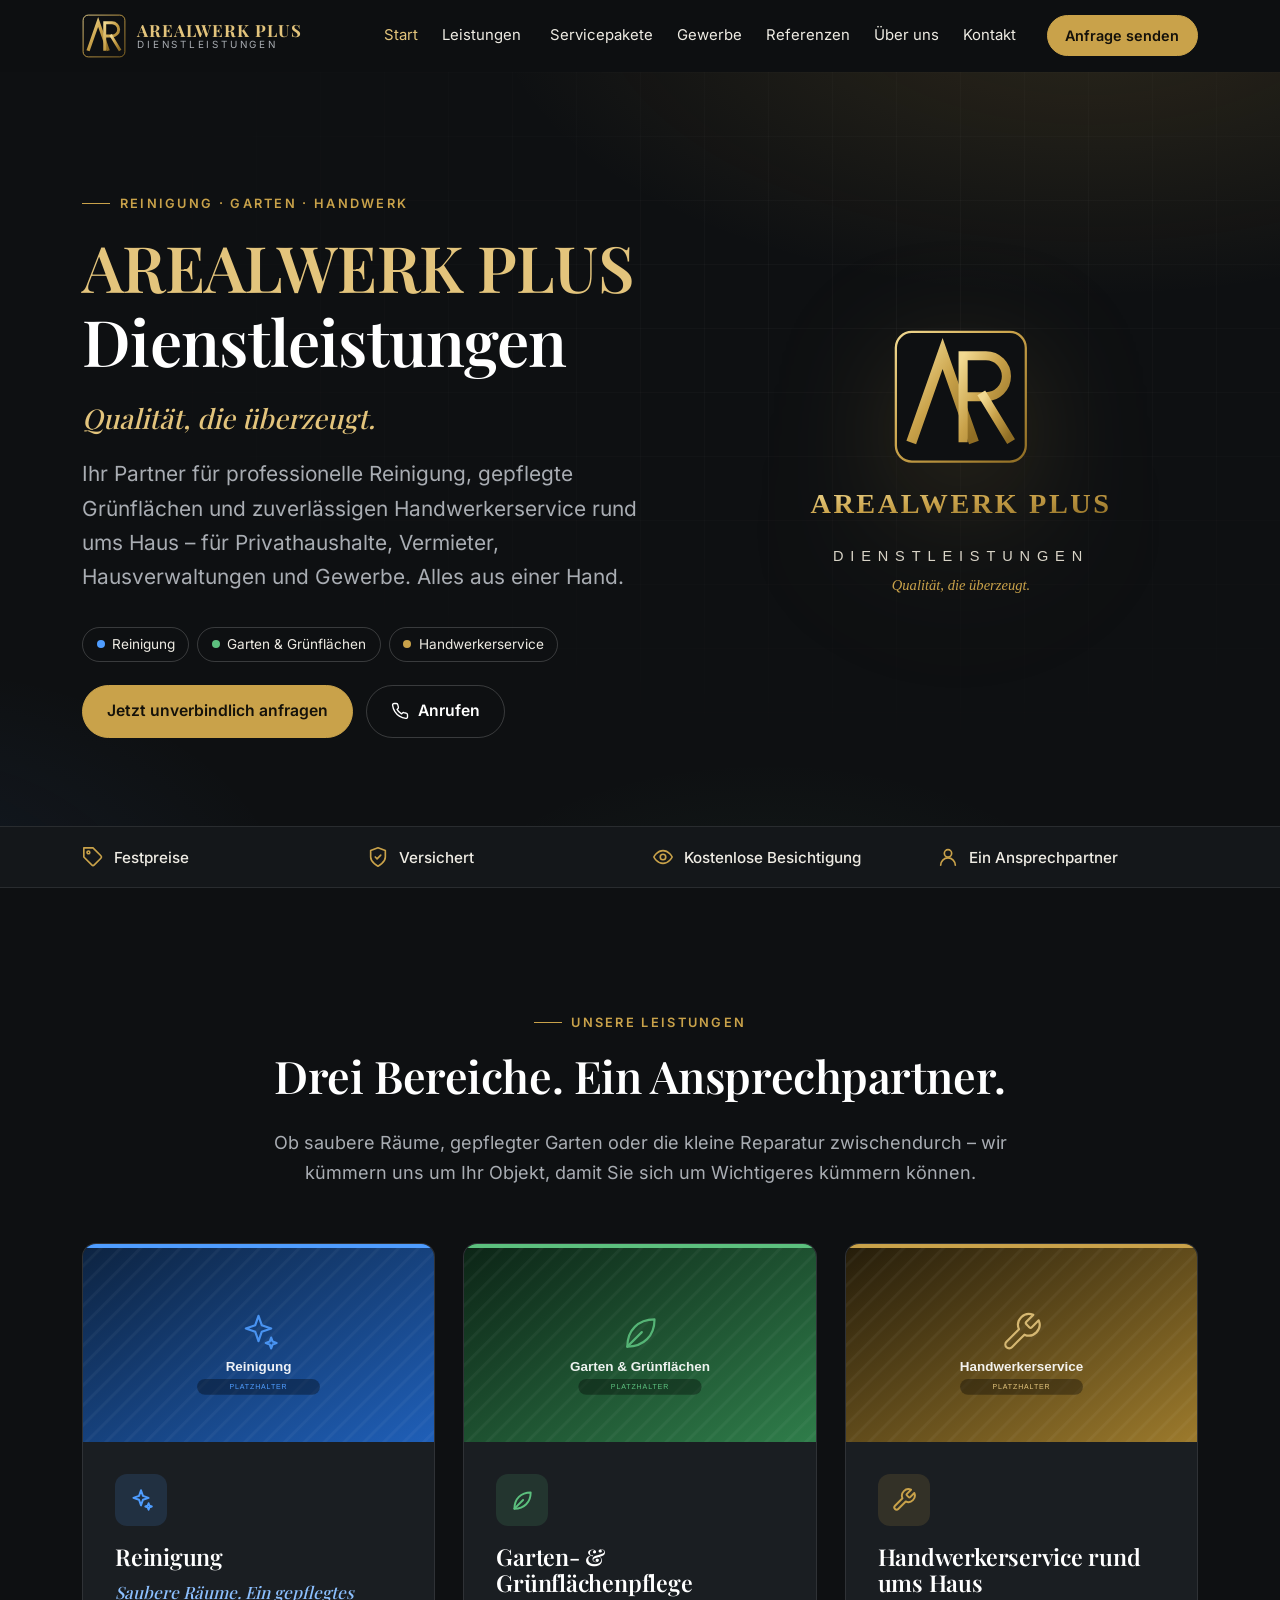
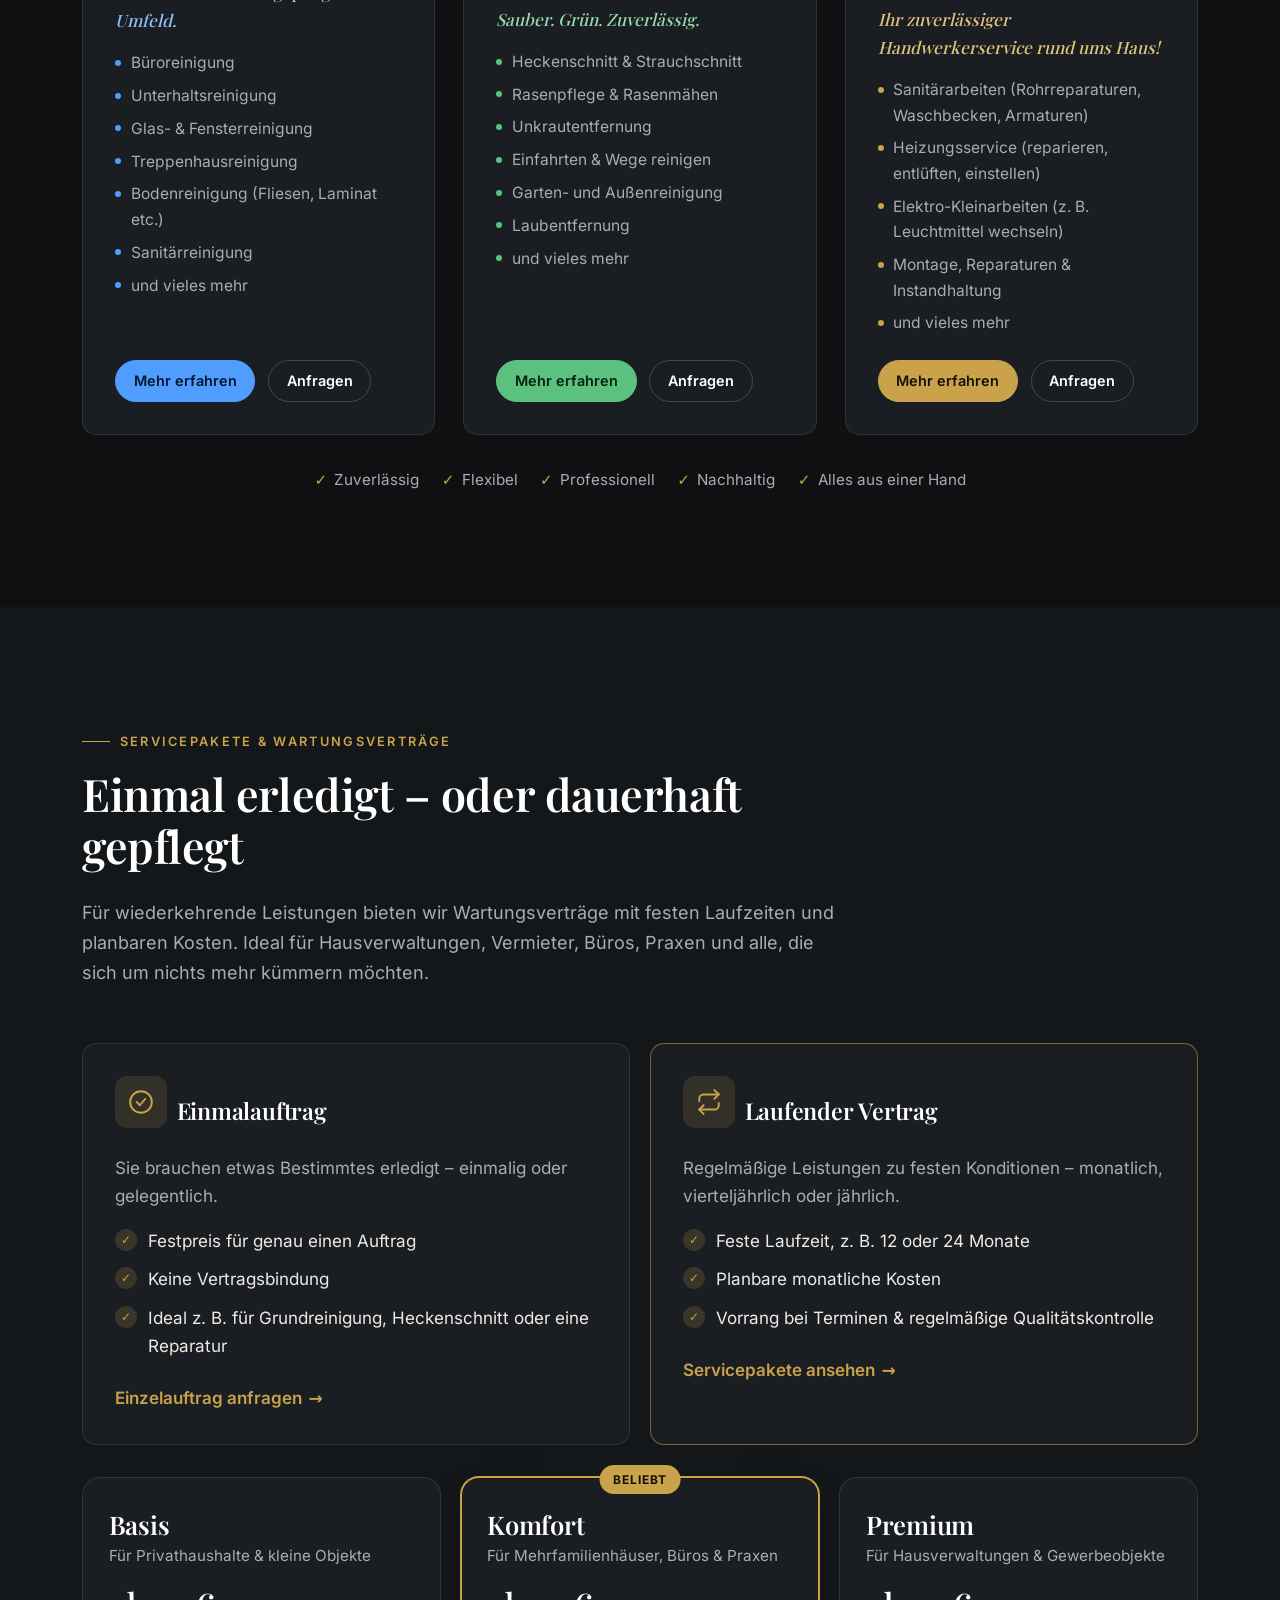
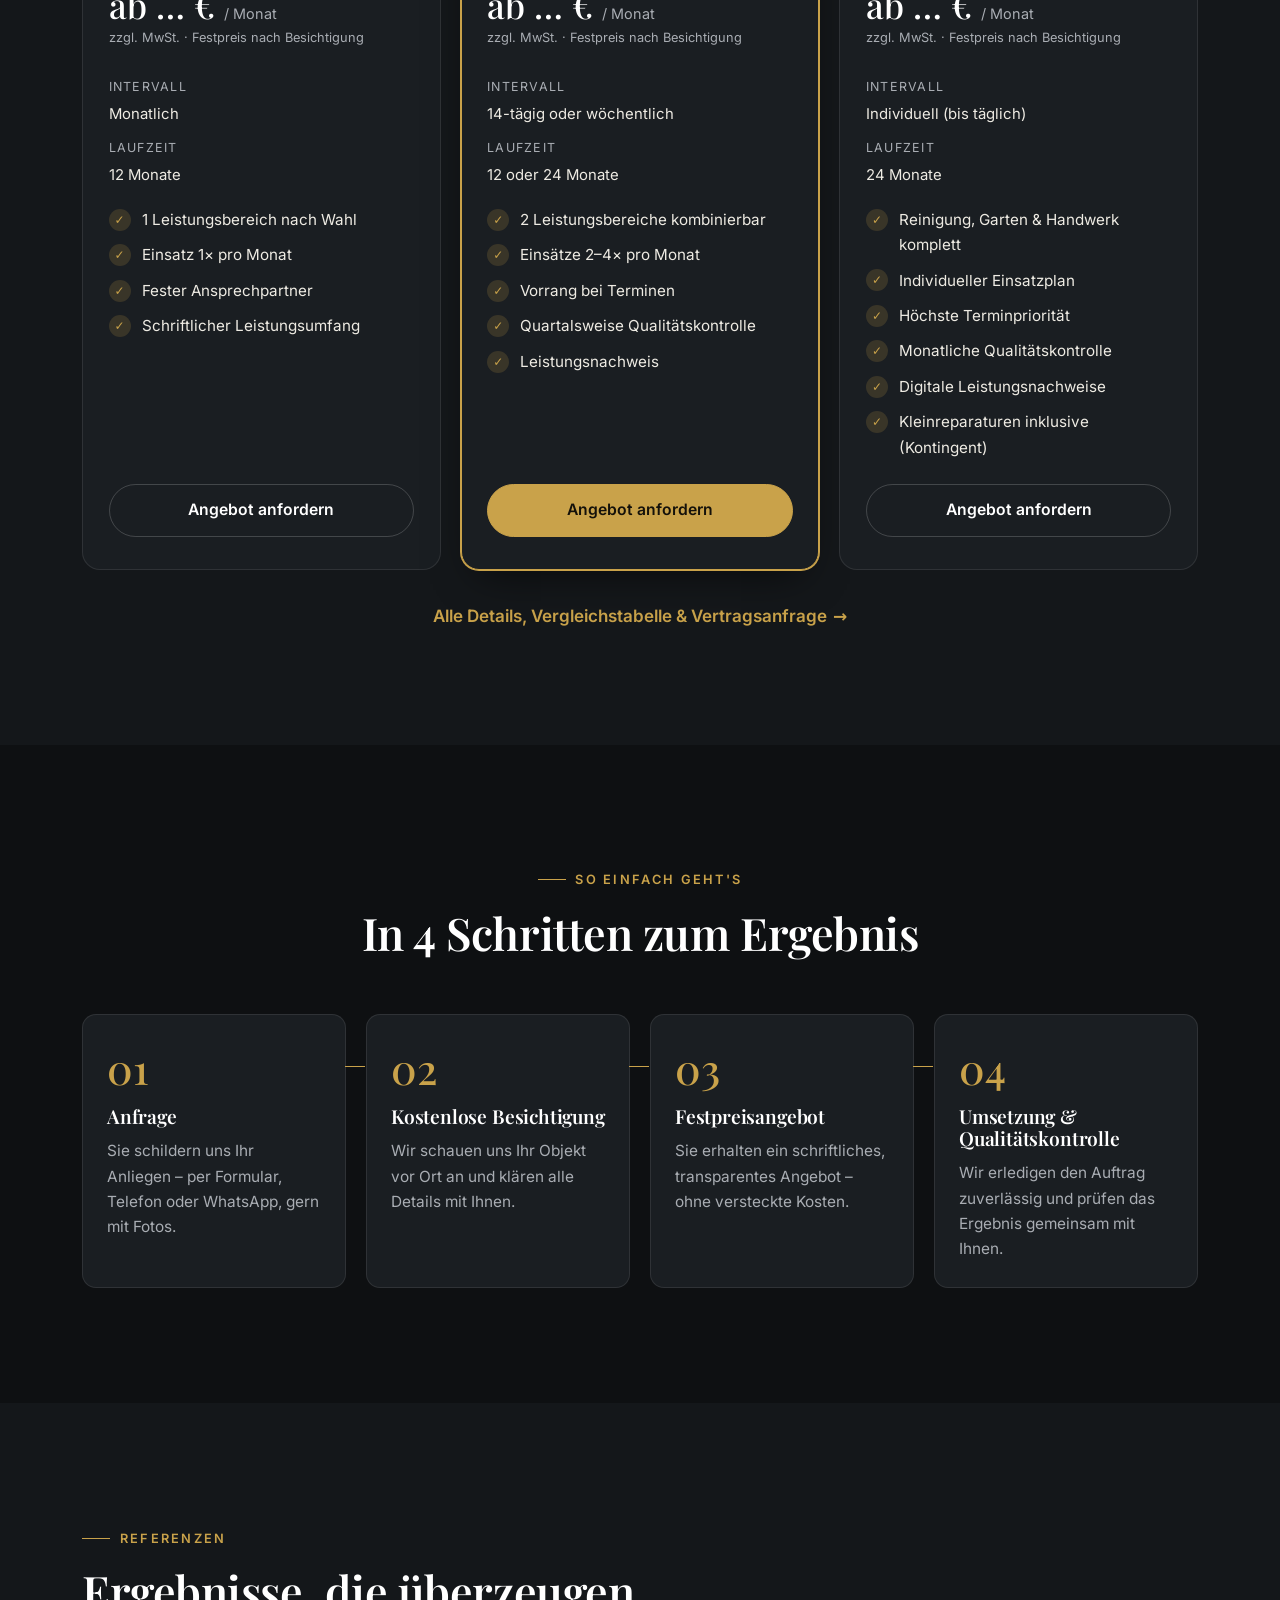
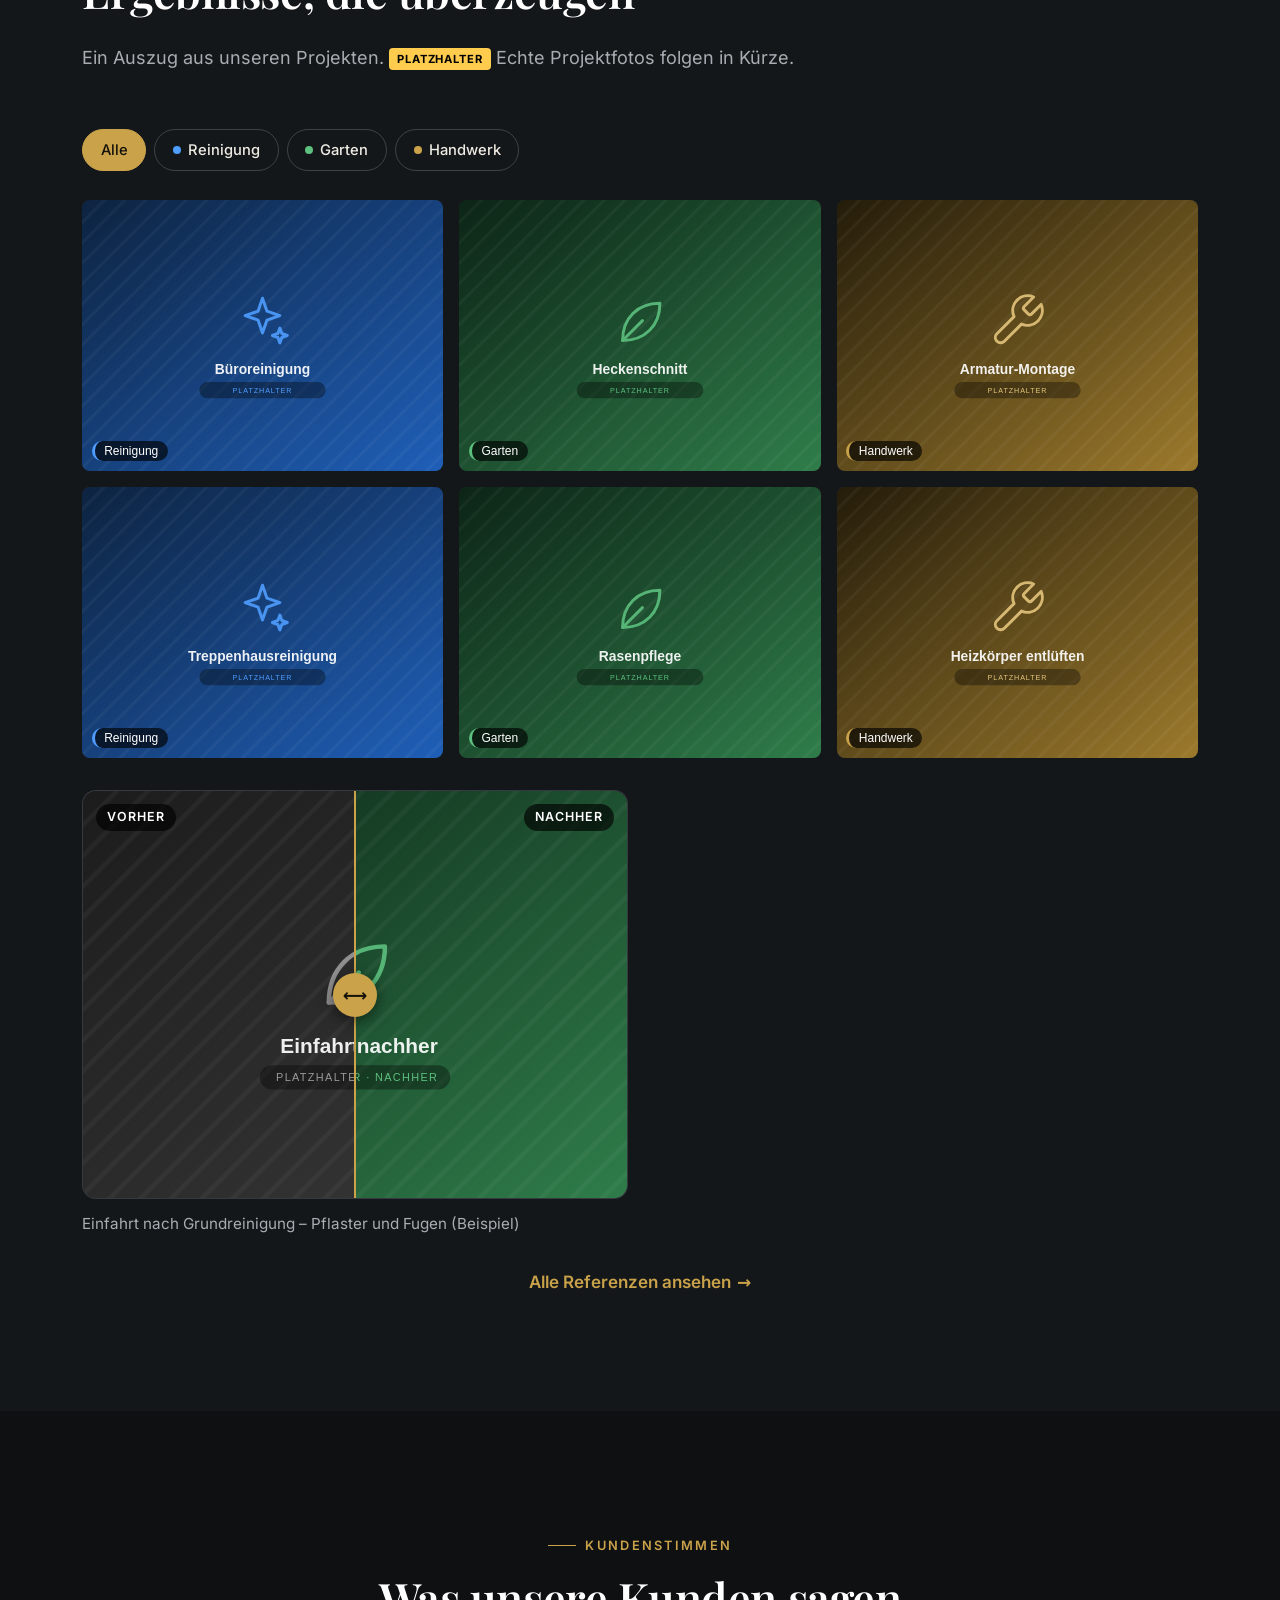
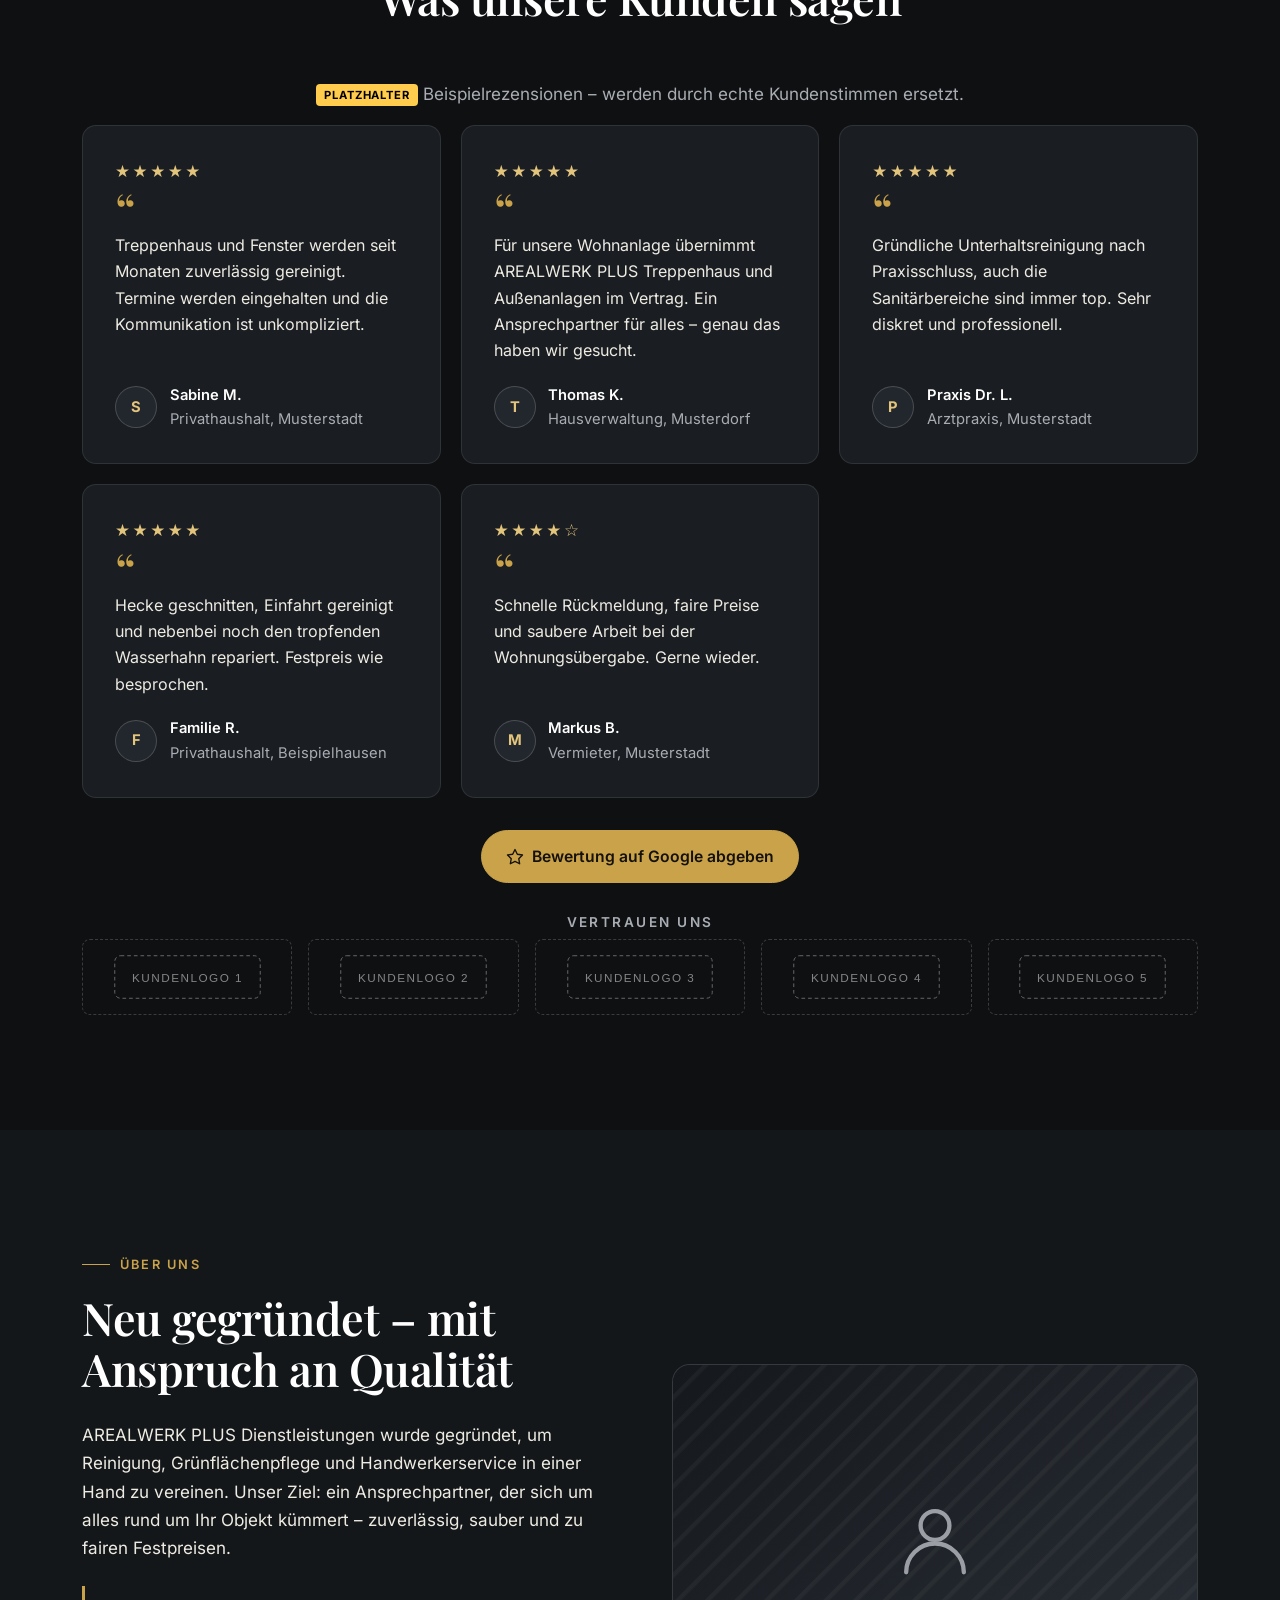
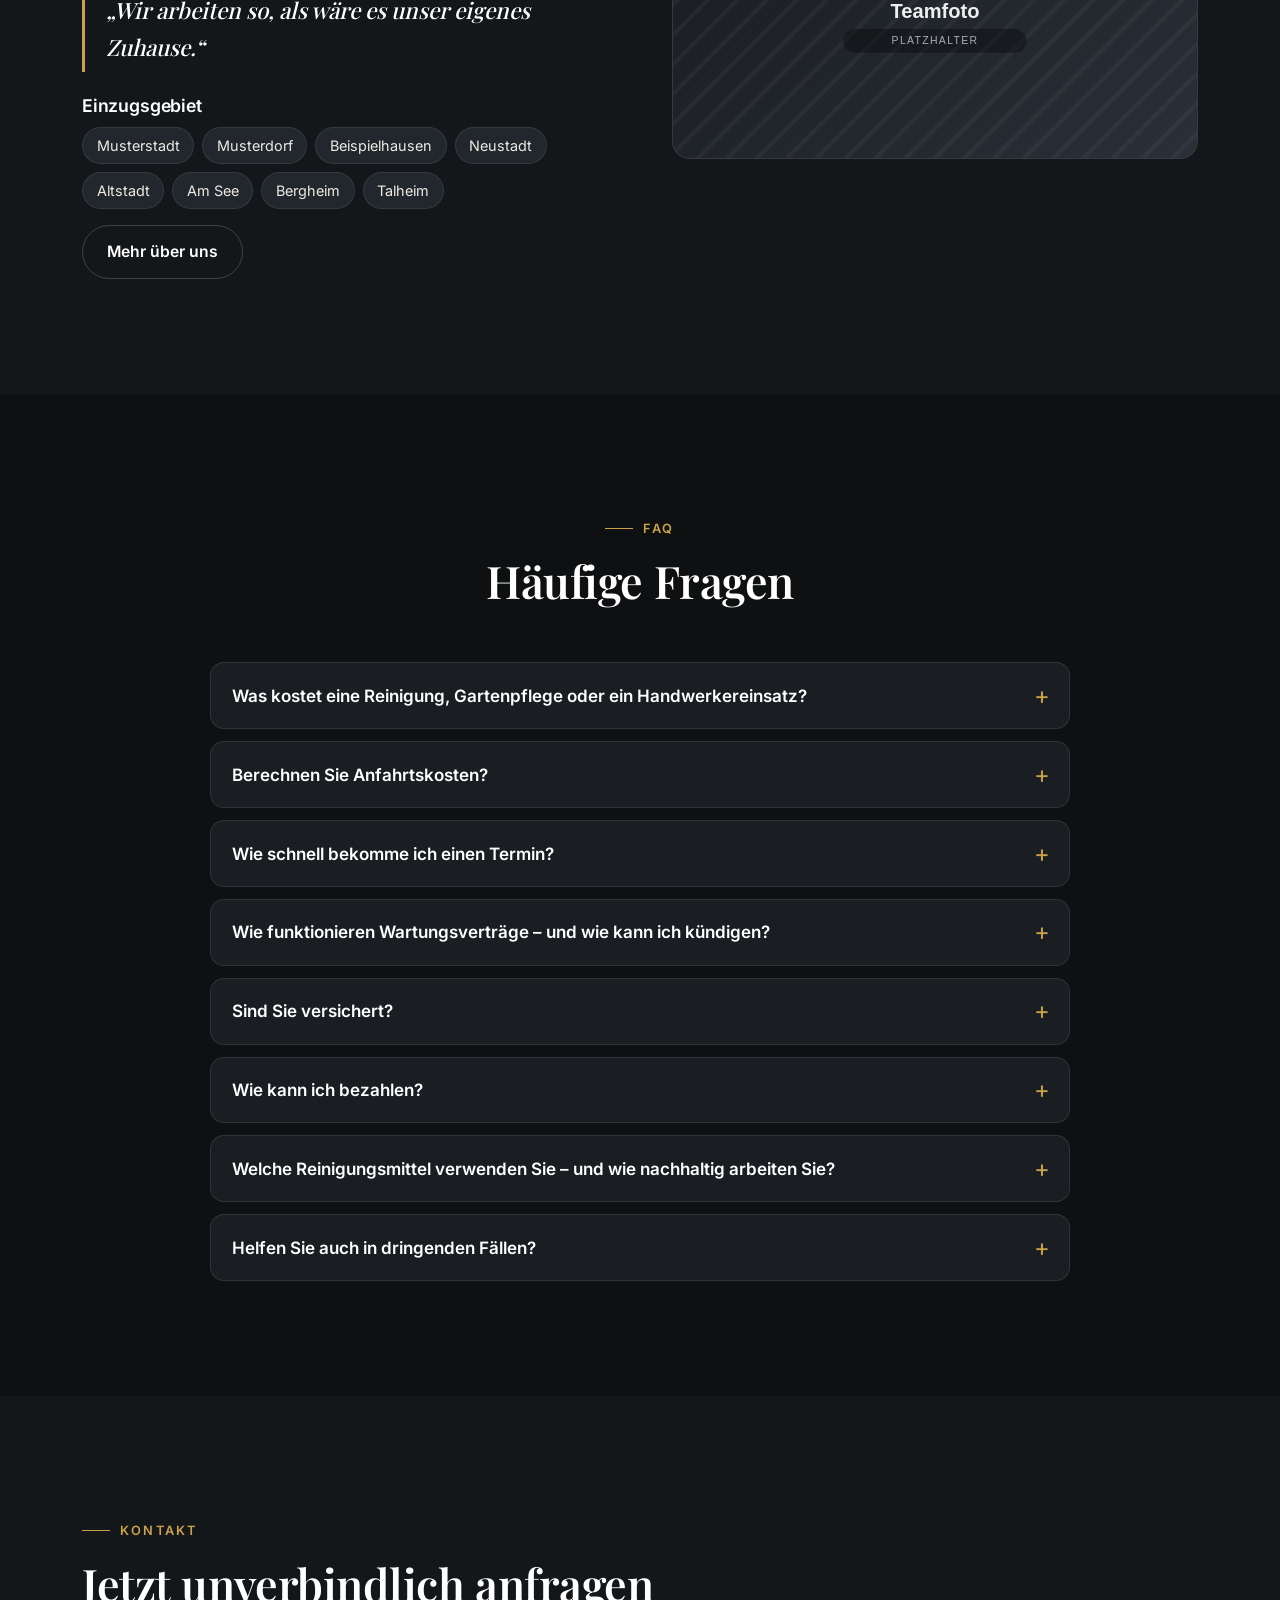
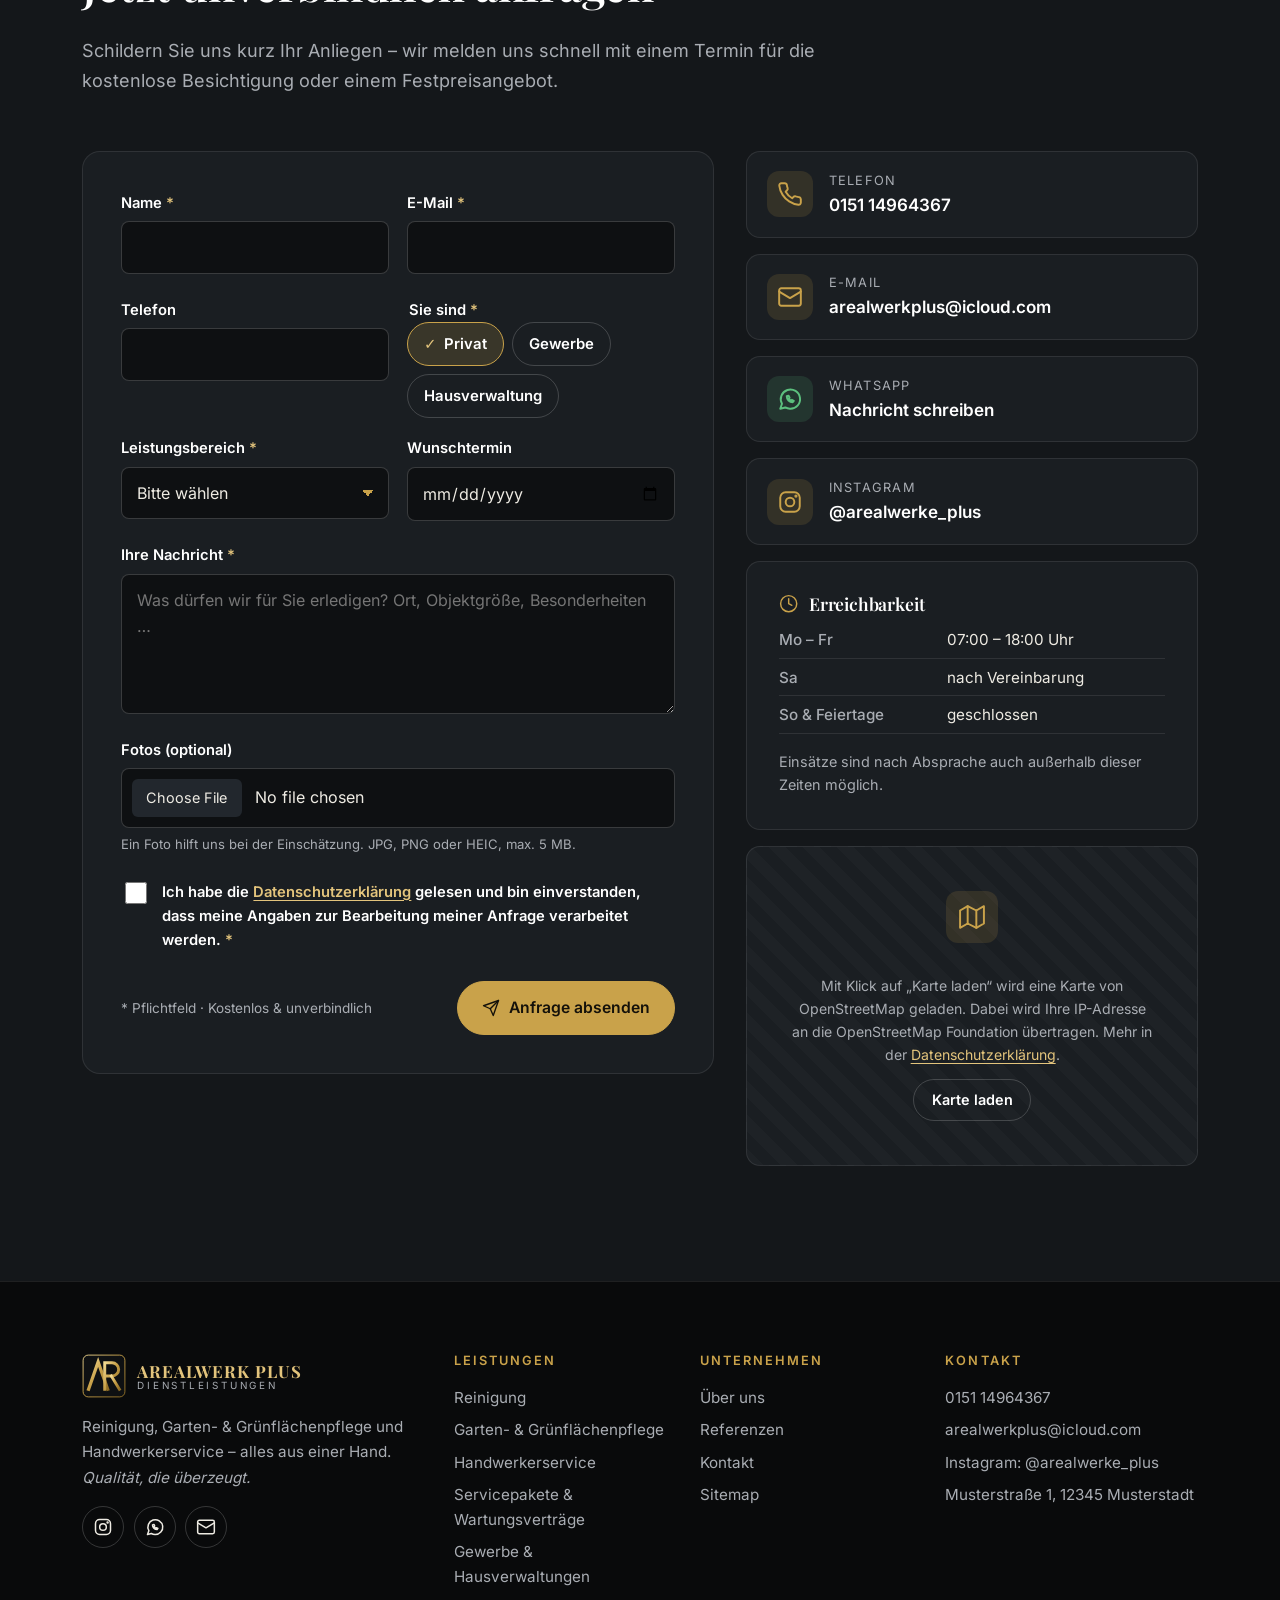
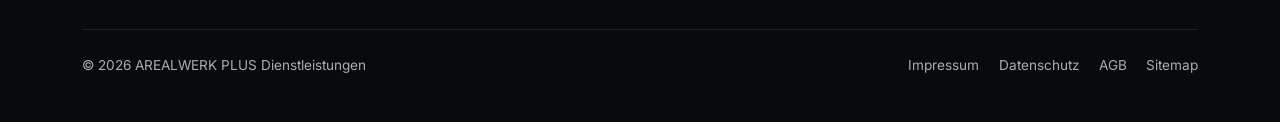
==== commit c8edea2c: "Pages-Adresse auf Schreibweise des Repositorys (Arealwerke) umgestellt Co-Authored-By: Claude Fable " ====
--- a/index.html
+++ b/index.html
@@ -7,15 +7,15 @@
 <meta name="description" content="AREALWERK PLUS Dienstleistungen: Reinigung, Garten- & Grünflächenpflege und Handwerkerservice aus einer Hand. Festpreise, versichert, kostenlose Besichtigung. Auch Wartungsverträge.">
 <meta name="robots" content="index, follow">
 <!-- TODO: Bei eigener Domain BASE-URL in allen canonical/og-Tags ersetzen (siehe README) -->
-<link rel="canonical" href="https://najeeb96-png.github.io/arealwerke/">
+<link rel="canonical" href="https://najeeb96-png.github.io/Arealwerke/">
 <meta name="theme-color" content="#0e1012">
 <meta property="og:type" content="website">
 <meta property="og:locale" content="de_DE">
 <meta property="og:site_name" content="AREALWERK PLUS Dienstleistungen">
 <meta property="og:title" content="AREALWERK PLUS Dienstleistungen – Reinigung, Garten & Handwerkerservice">
 <meta property="og:description" content="AREALWERK PLUS Dienstleistungen: Reinigung, Garten- & Grünflächenpflege und Handwerkerservice aus einer Hand. Festpreise, versichert, kostenlose Besichtigung. Auch Wartungsverträge.">
-<meta property="og:url" content="https://najeeb96-png.github.io/arealwerke/">
-<meta property="og:image" content="https://najeeb96-png.github.io/arealwerke/images/og-image.png">
+<meta property="og:url" content="https://najeeb96-png.github.io/Arealwerke/">
+<meta property="og:image" content="https://najeeb96-png.github.io/Arealwerke/images/og-image.png">
 <meta property="og:image:width" content="1200">
 <meta property="og:image:height" content="630">
 <meta name="twitter:card" content="summary_large_image">
@@ -35,12 +35,12 @@
     "LocalBusiness",
     "HomeAndConstructionBusiness"
   ],
-  "@id": "https://najeeb96-png.github.io/arealwerke/#firma",
+  "@id": "https://najeeb96-png.github.io/Arealwerke/#firma",
   "name": "AREALWERK PLUS Dienstleistungen",
   "slogan": "Qualität, die überzeugt.",
-  "url": "https://najeeb96-png.github.io/arealwerke/",
-  "logo": "https://najeeb96-png.github.io/arealwerke/images/logo.svg",
-  "image": "https://najeeb96-png.github.io/arealwerke/images/og-image.png",
+  "url": "https://najeeb96-png.github.io/Arealwerke/",
+  "logo": "https://najeeb96-png.github.io/Arealwerke/images/logo.svg",
+  "image": "https://najeeb96-png.github.io/Arealwerke/images/og-image.png",
   "telephone": "+4915114964367",
   "email": "arealwerkplus@icloud.com",
   "sameAs": [
@@ -79,7 +79,7 @@
       {
         "@type": "OfferCatalog",
         "name": "Reinigung",
-        "url": "https://najeeb96-png.github.io/arealwerke/reinigung/",
+        "url": "https://najeeb96-png.github.io/Arealwerke/reinigung/",
         "itemListElement": [
           {
             "@type": "Offer",
@@ -128,7 +128,7 @@
       {
         "@type": "OfferCatalog",
         "name": "Garten- & Grünflächenpflege",
-        "url": "https://najeeb96-png.github.io/arealwerke/garten/",
+        "url": "https://najeeb96-png.github.io/Arealwerke/garten/",
         "itemListElement": [
           {
             "@type": "Offer",
@@ -177,7 +177,7 @@
       {
         "@type": "OfferCatalog",
         "name": "Handwerkerservice rund ums Haus",
-        "url": "https://najeeb96-png.github.io/arealwerke/handwerk/",
+        "url": "https://najeeb96-png.github.io/Arealwerke/handwerk/",
         "itemListElement": [
           {
             "@type": "Offer",
@@ -215,7 +215,7 @@
           "@type": "Service",
           "name": "Servicepakete & Wartungsverträge"
         },
-        "url": "https://najeeb96-png.github.io/arealwerke/servicepakete/"
+        "url": "https://najeeb96-png.github.io/Arealwerke/servicepakete/"
       }
     ]
   }
@@ -511,7 +511,7 @@
     <input type="hidden" name="access_key" value="TODO_WEB3FORMS_ACCESS_KEY">
     <input type="hidden" name="subject" value="Neue Anfrage über die Webseite">
     <input type="hidden" name="from_name" value="Webseite AREALWERK PLUS">
-    <input type="hidden" name="redirect" value="https://najeeb96-png.github.io/arealwerke/danke/">
+    <input type="hidden" name="redirect" value="https://najeeb96-png.github.io/Arealwerke/danke/">
     <input type="checkbox" name="botcheck" class="hp-field" tabindex="-1" autocomplete="off" aria-hidden="true">
     <div class="field">
       <label for="kf-name">Name <span class="req" aria-hidden="true">*</span></label>
--- a/css/style.css
+++ b/css/style.css
@@ -868,7 +868,7 @@
 
 /* Karte mit Klick-zum-Laden (lädt erst nach Zustimmung) */
 .map-consent {
-  position: relative; aspect-ratio: 16 / 10; min-height: 300px;
+  position: relative; width: 100%; min-height: 320px;
   border-radius: var(--radius); overflow: hidden;
   border: 1px solid var(--c-line);
   background:
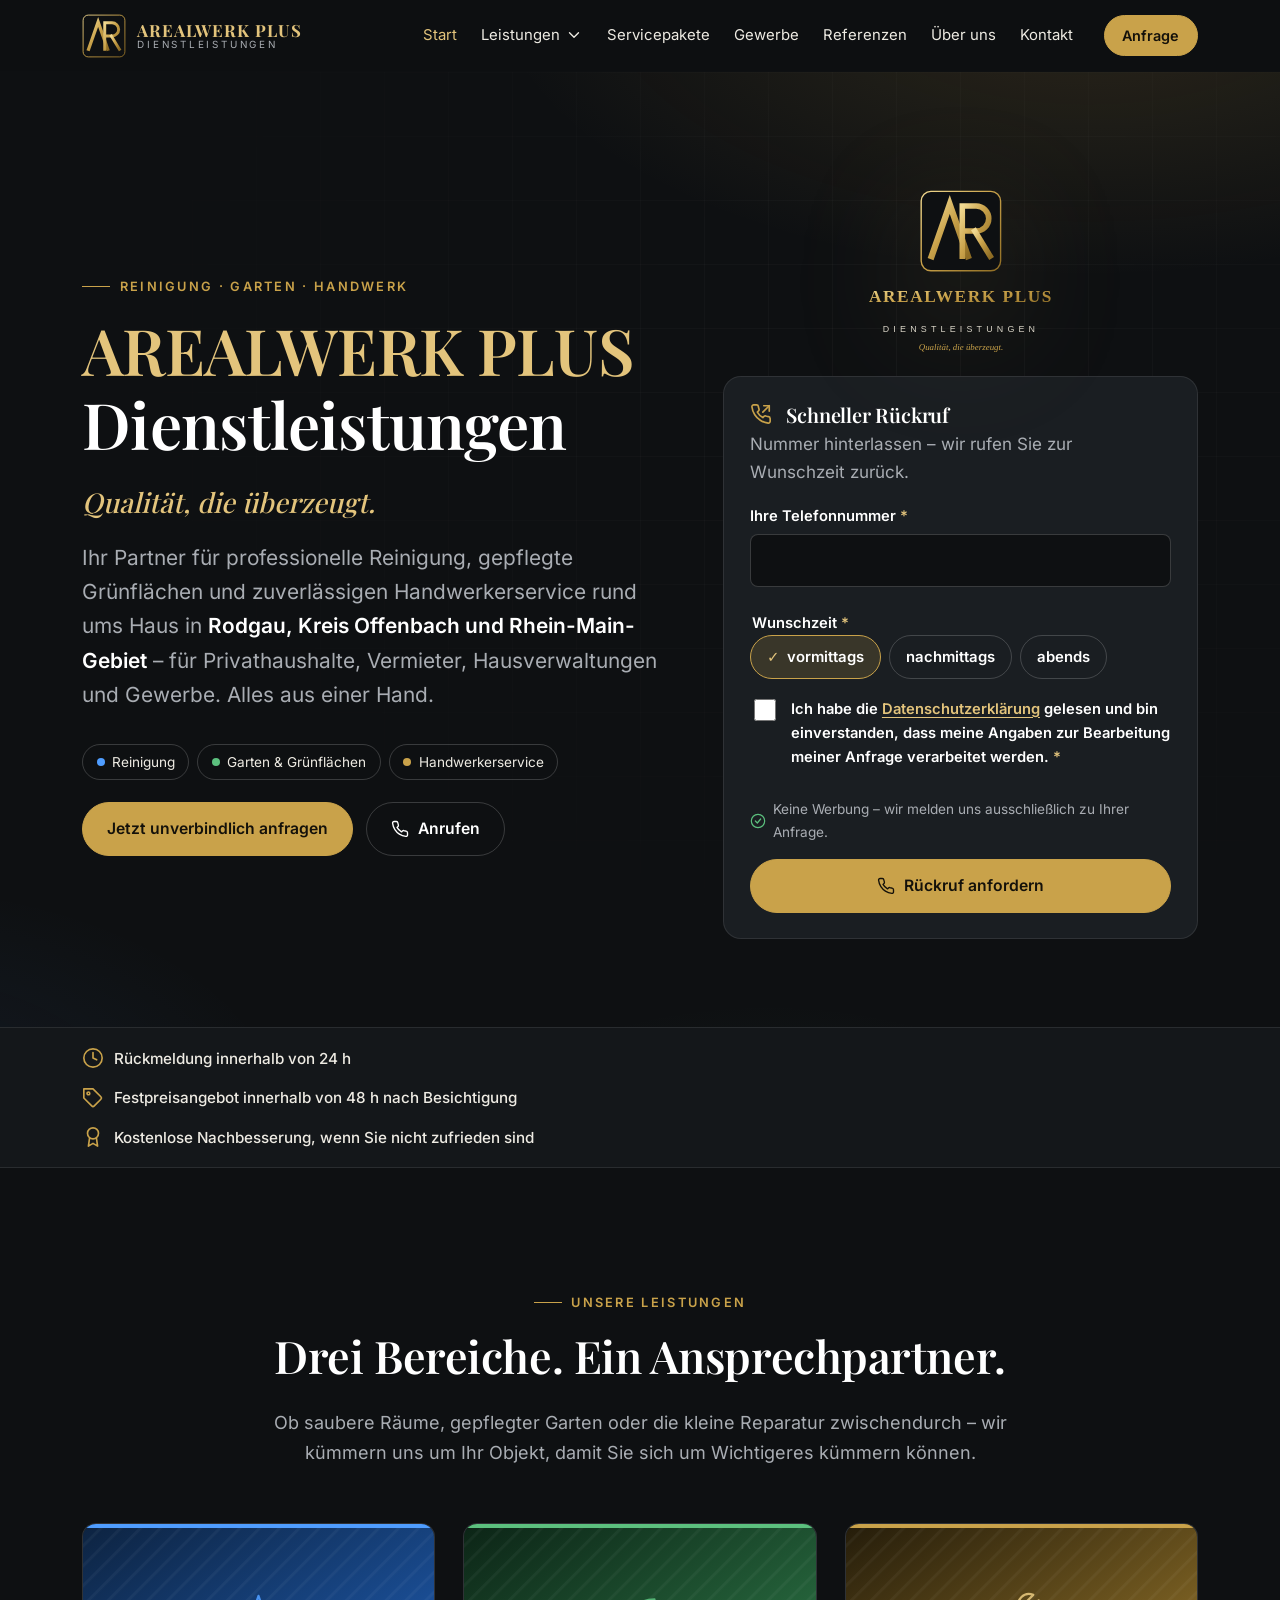
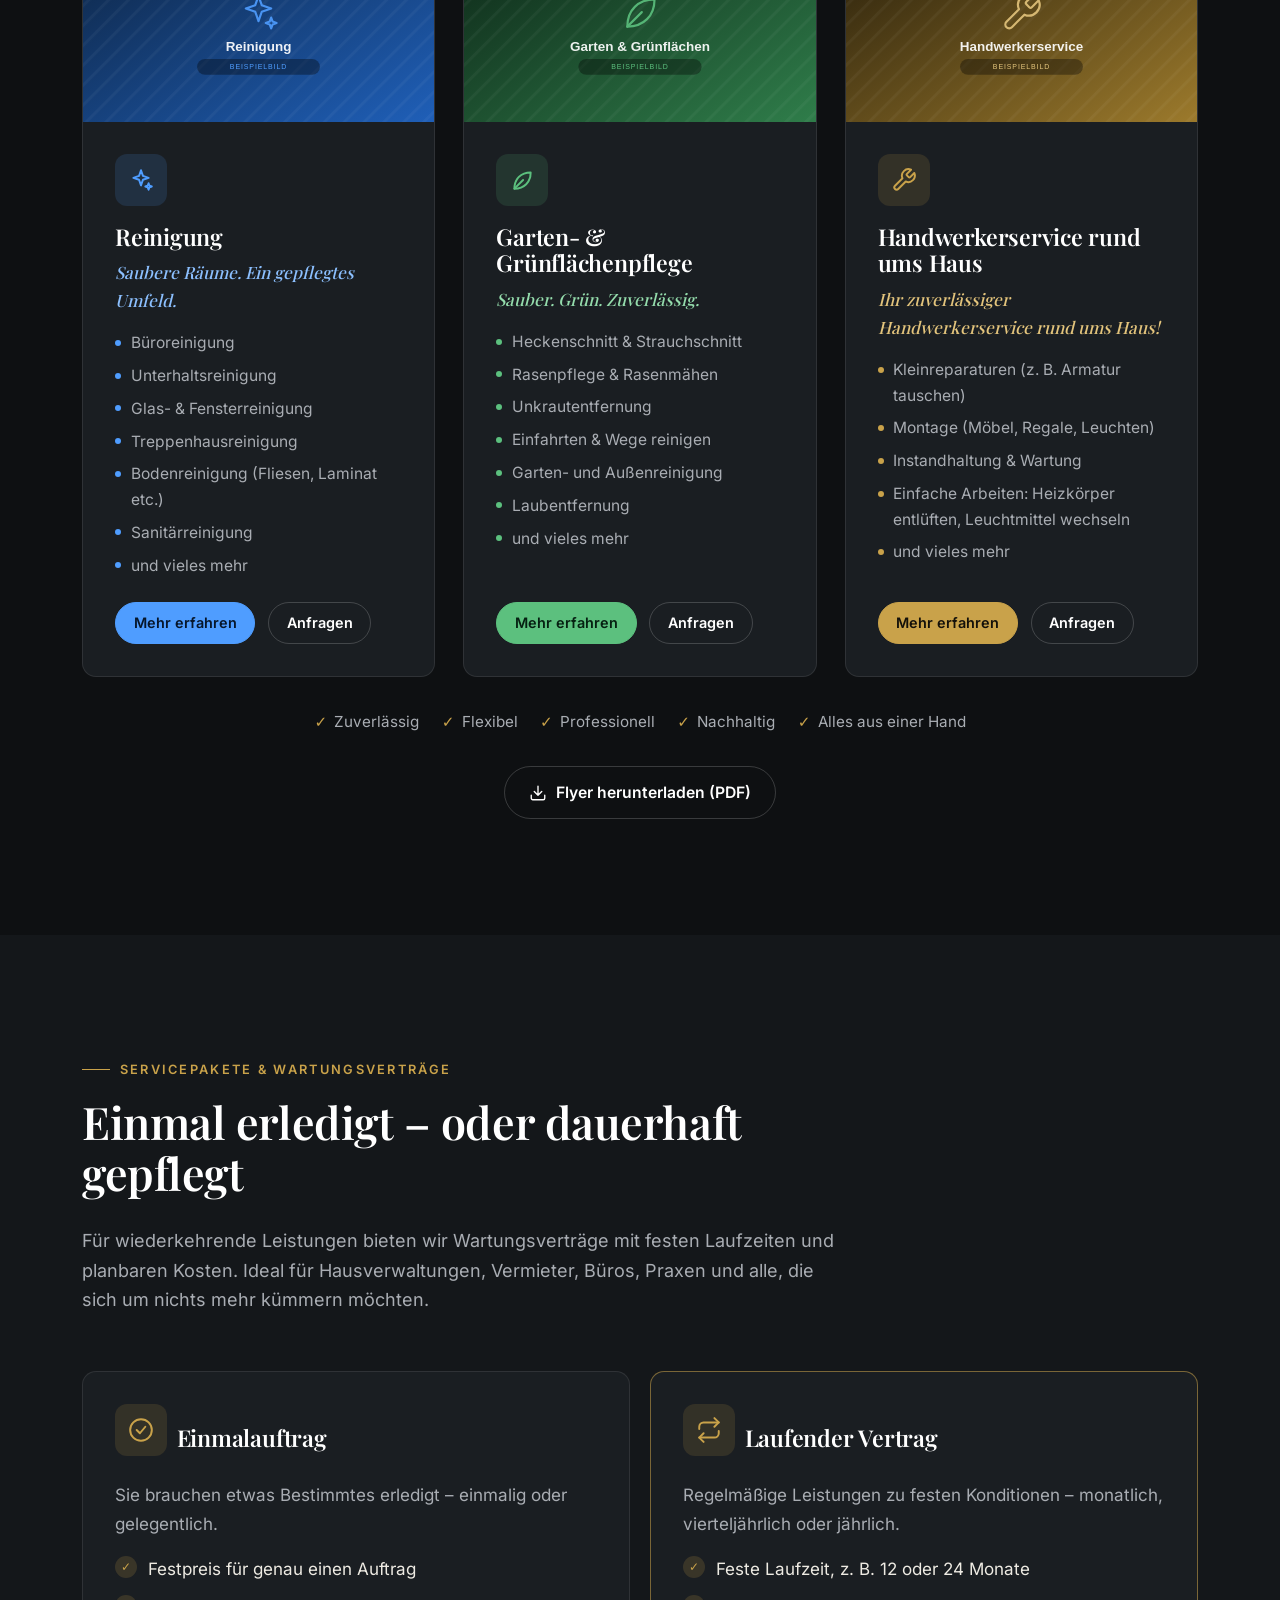
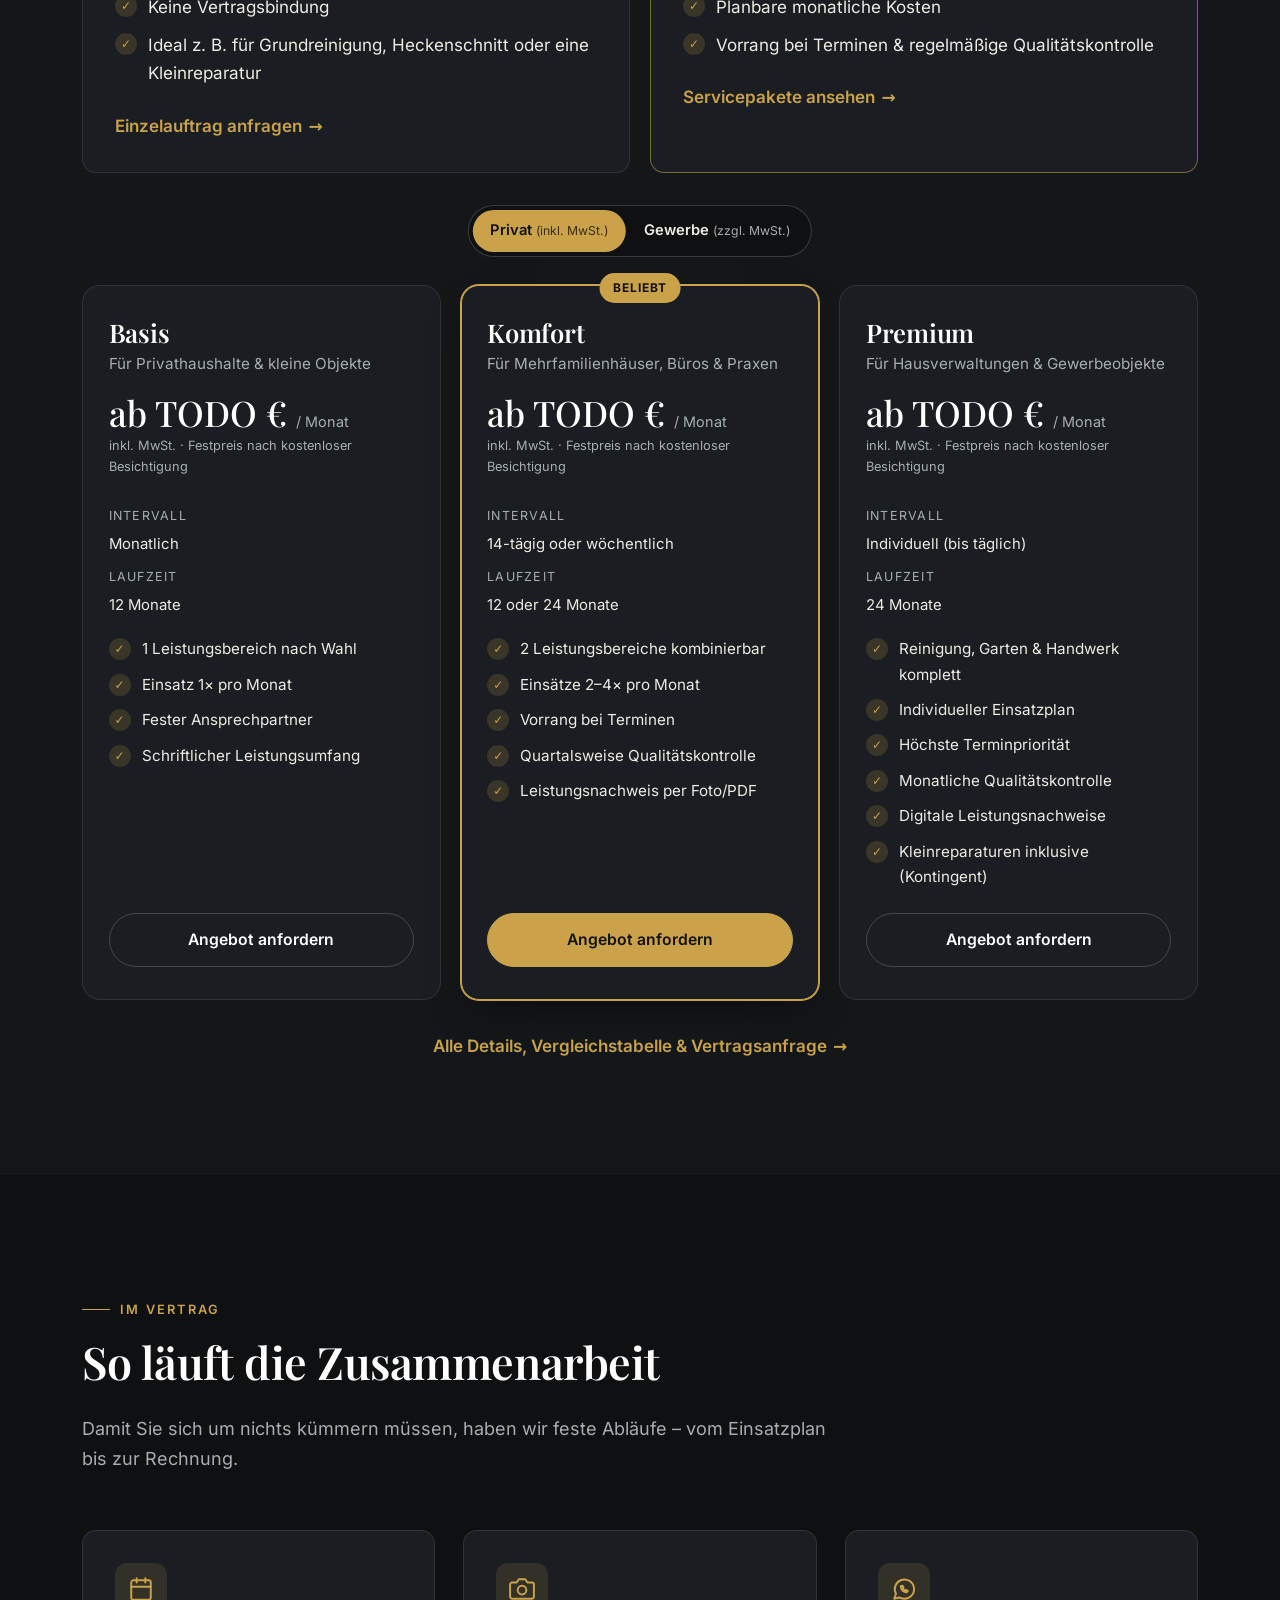
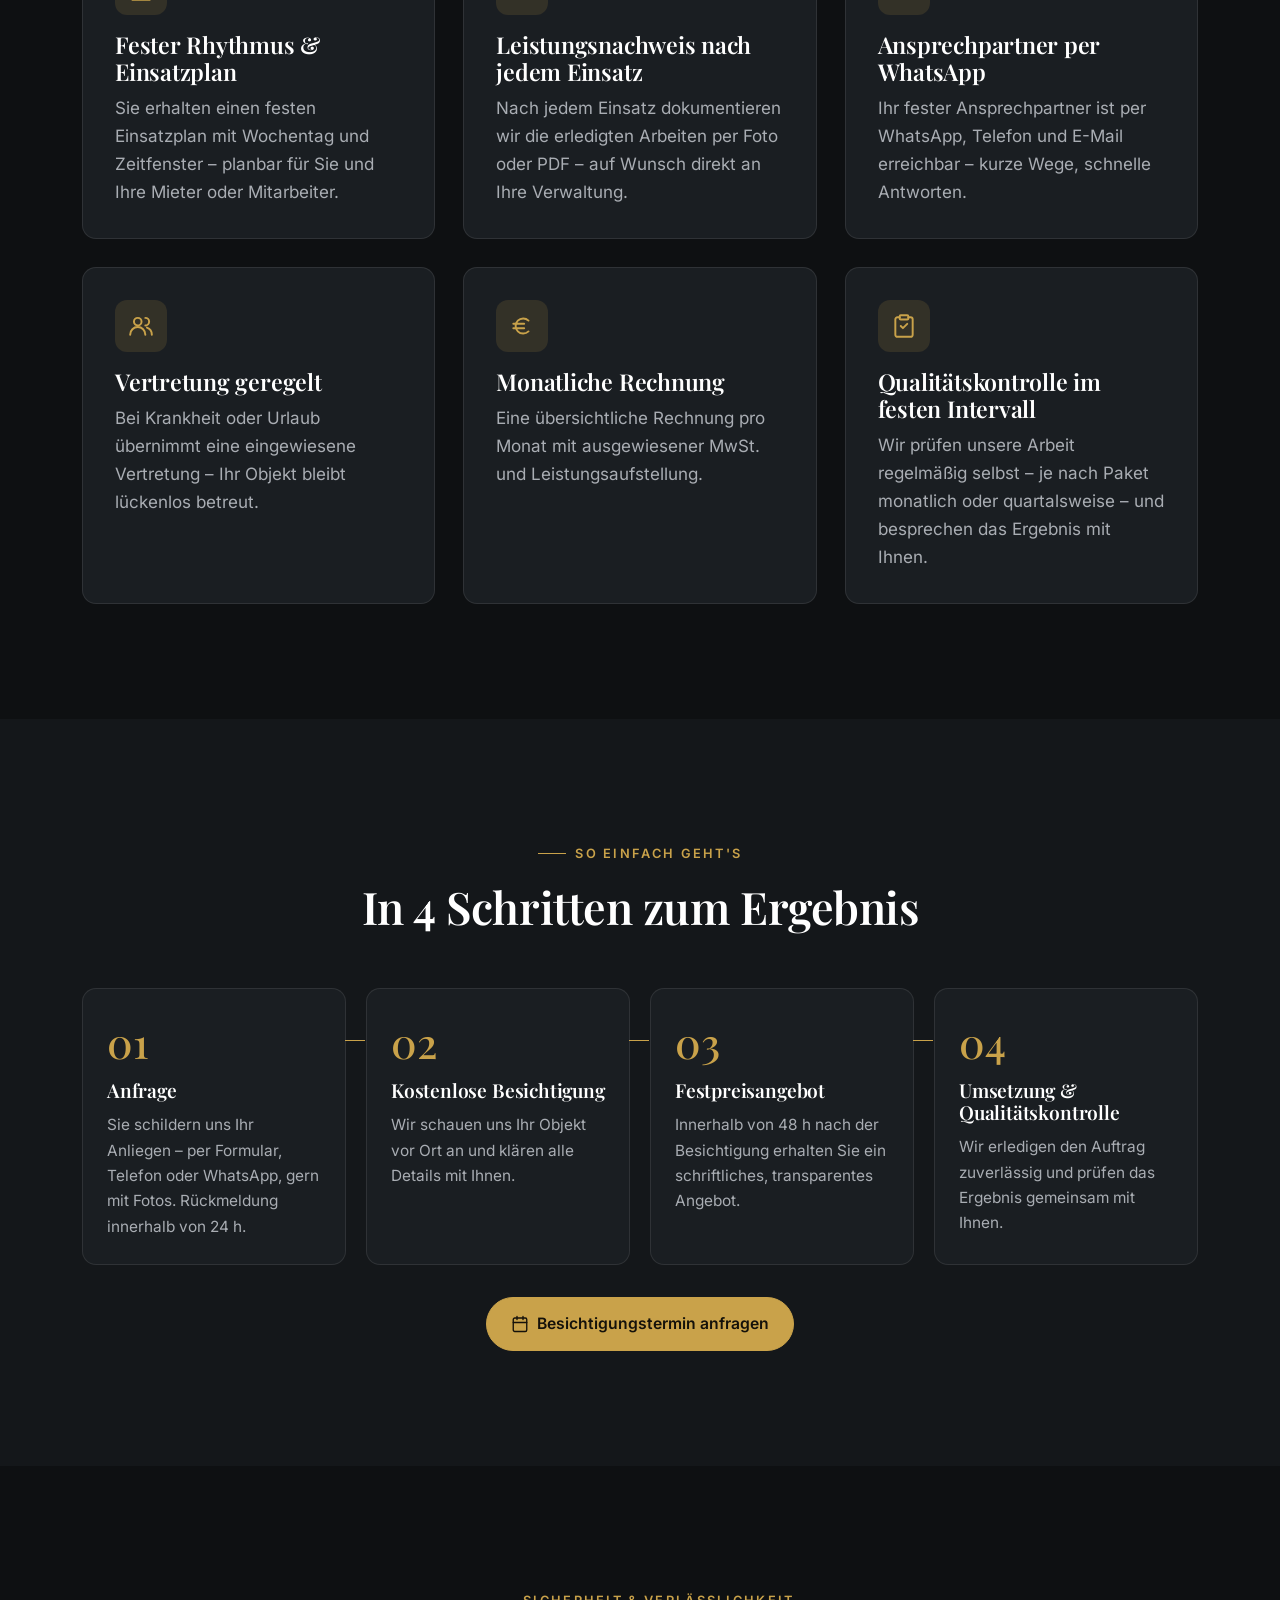
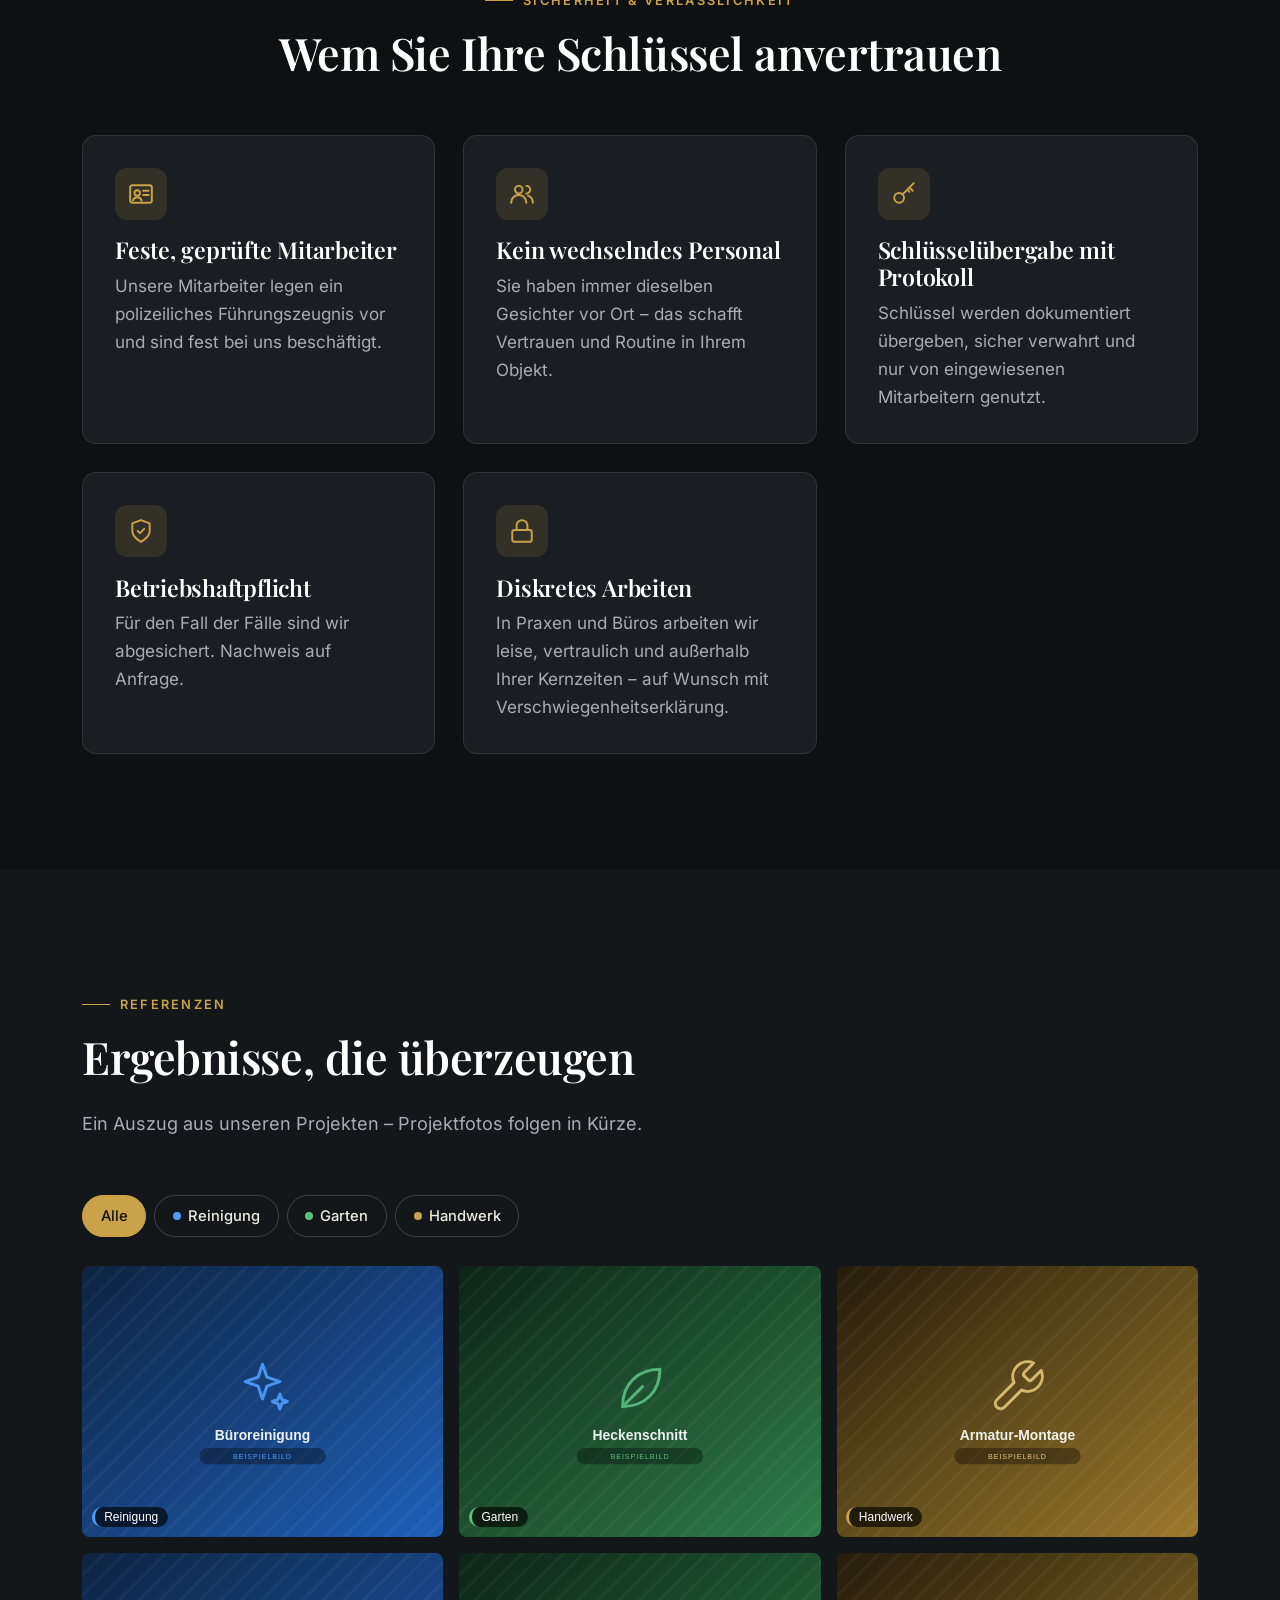
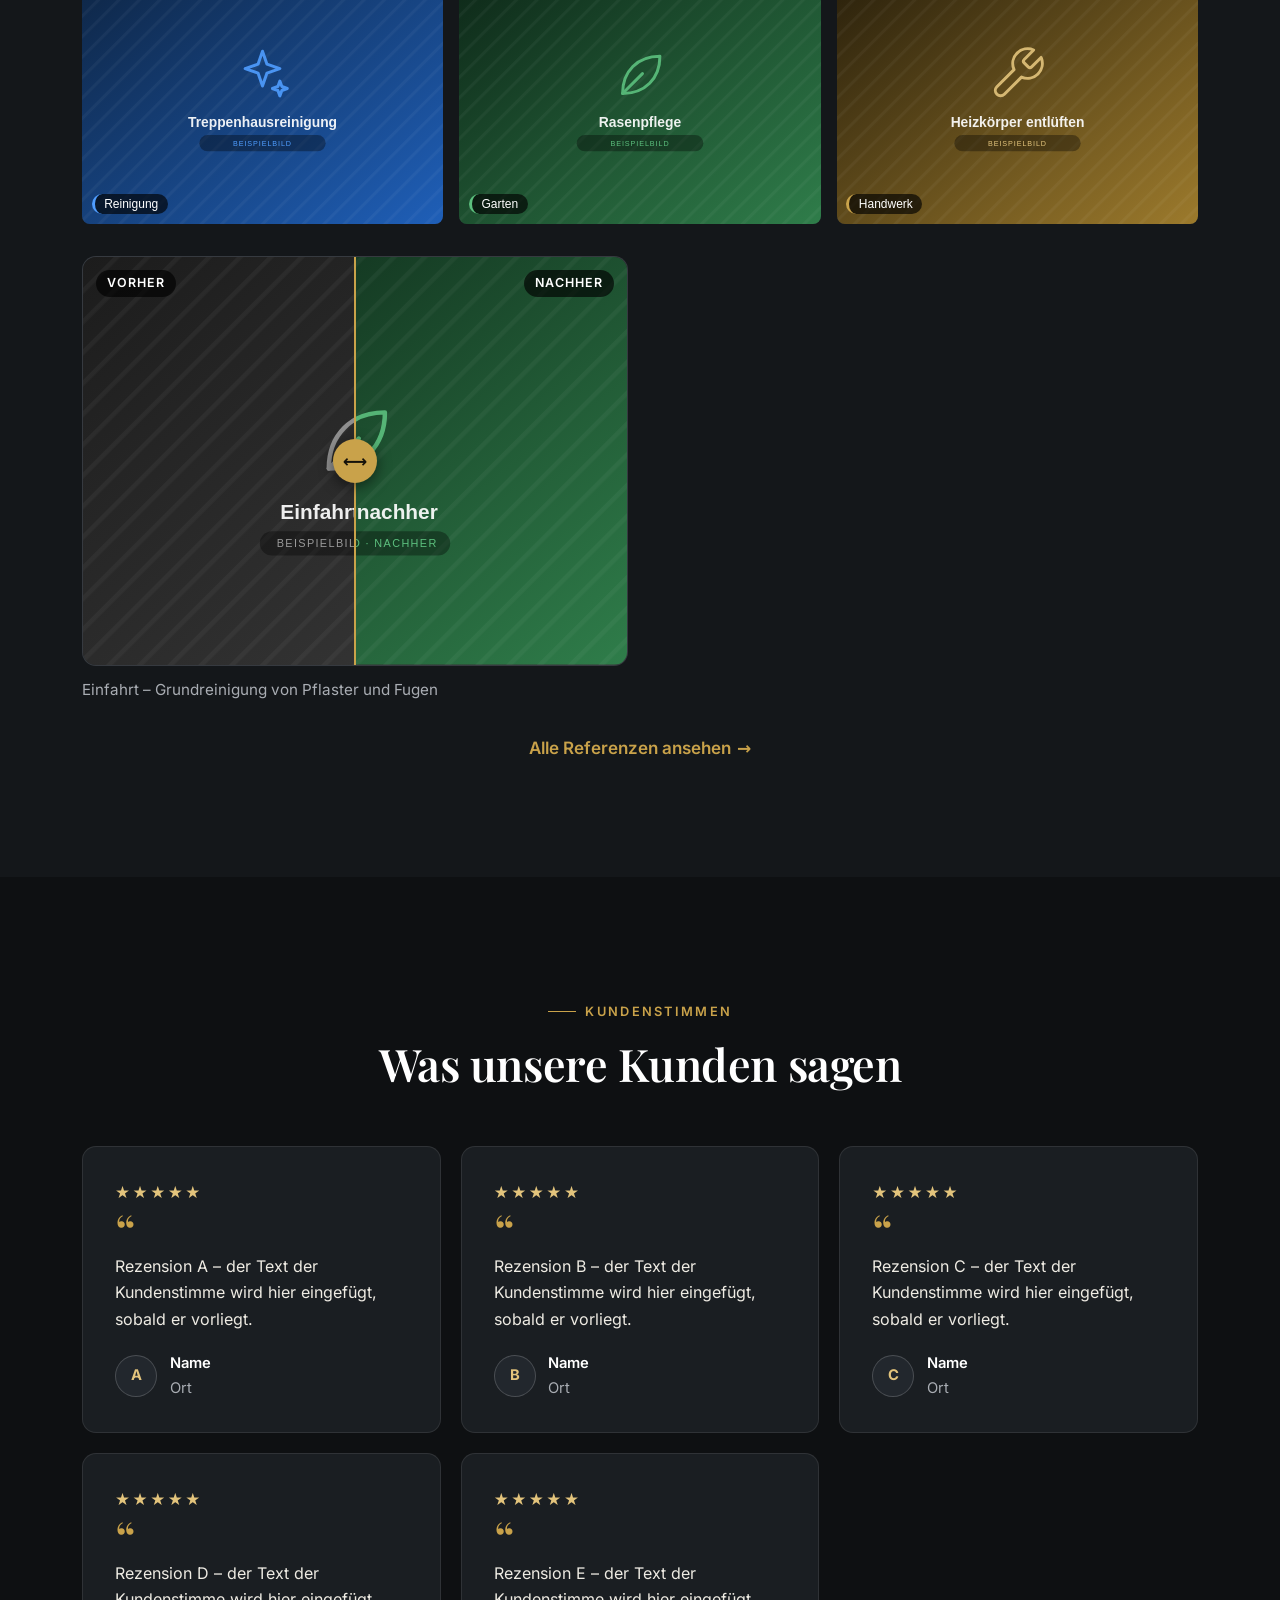
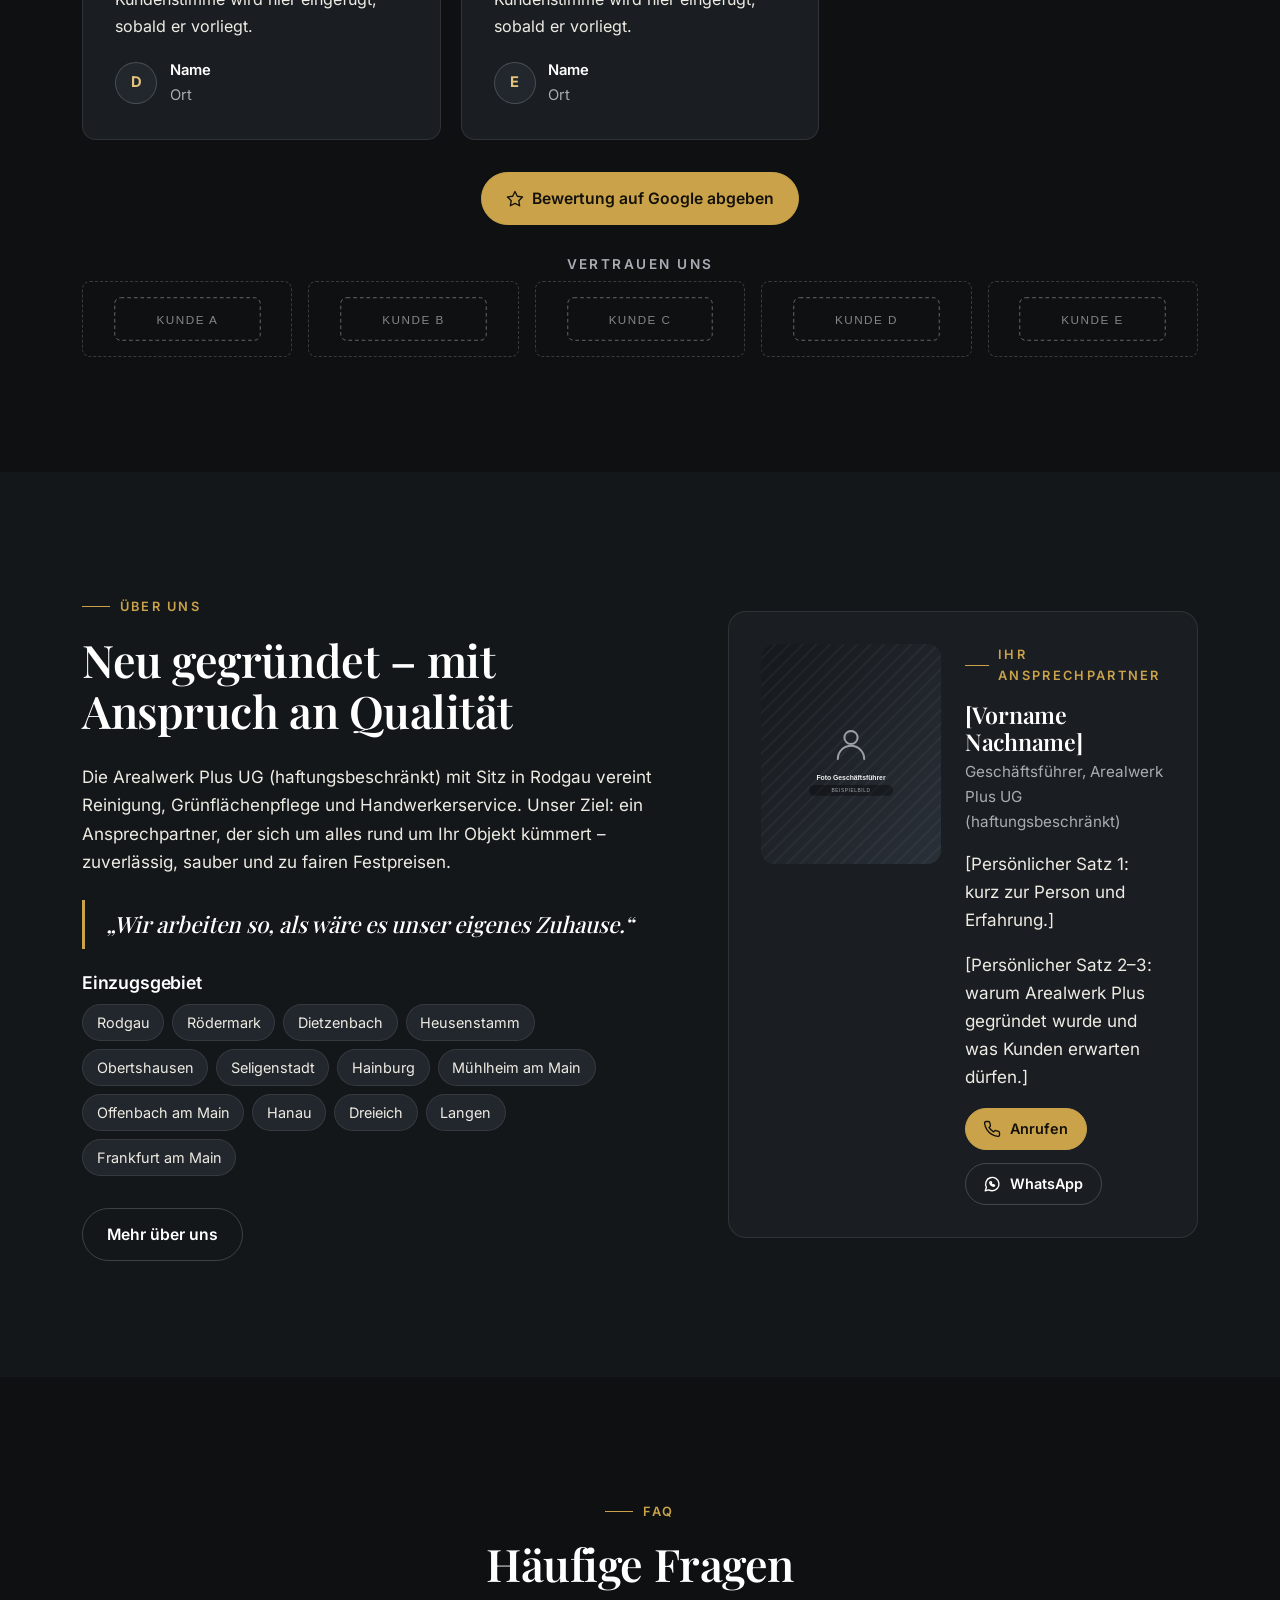
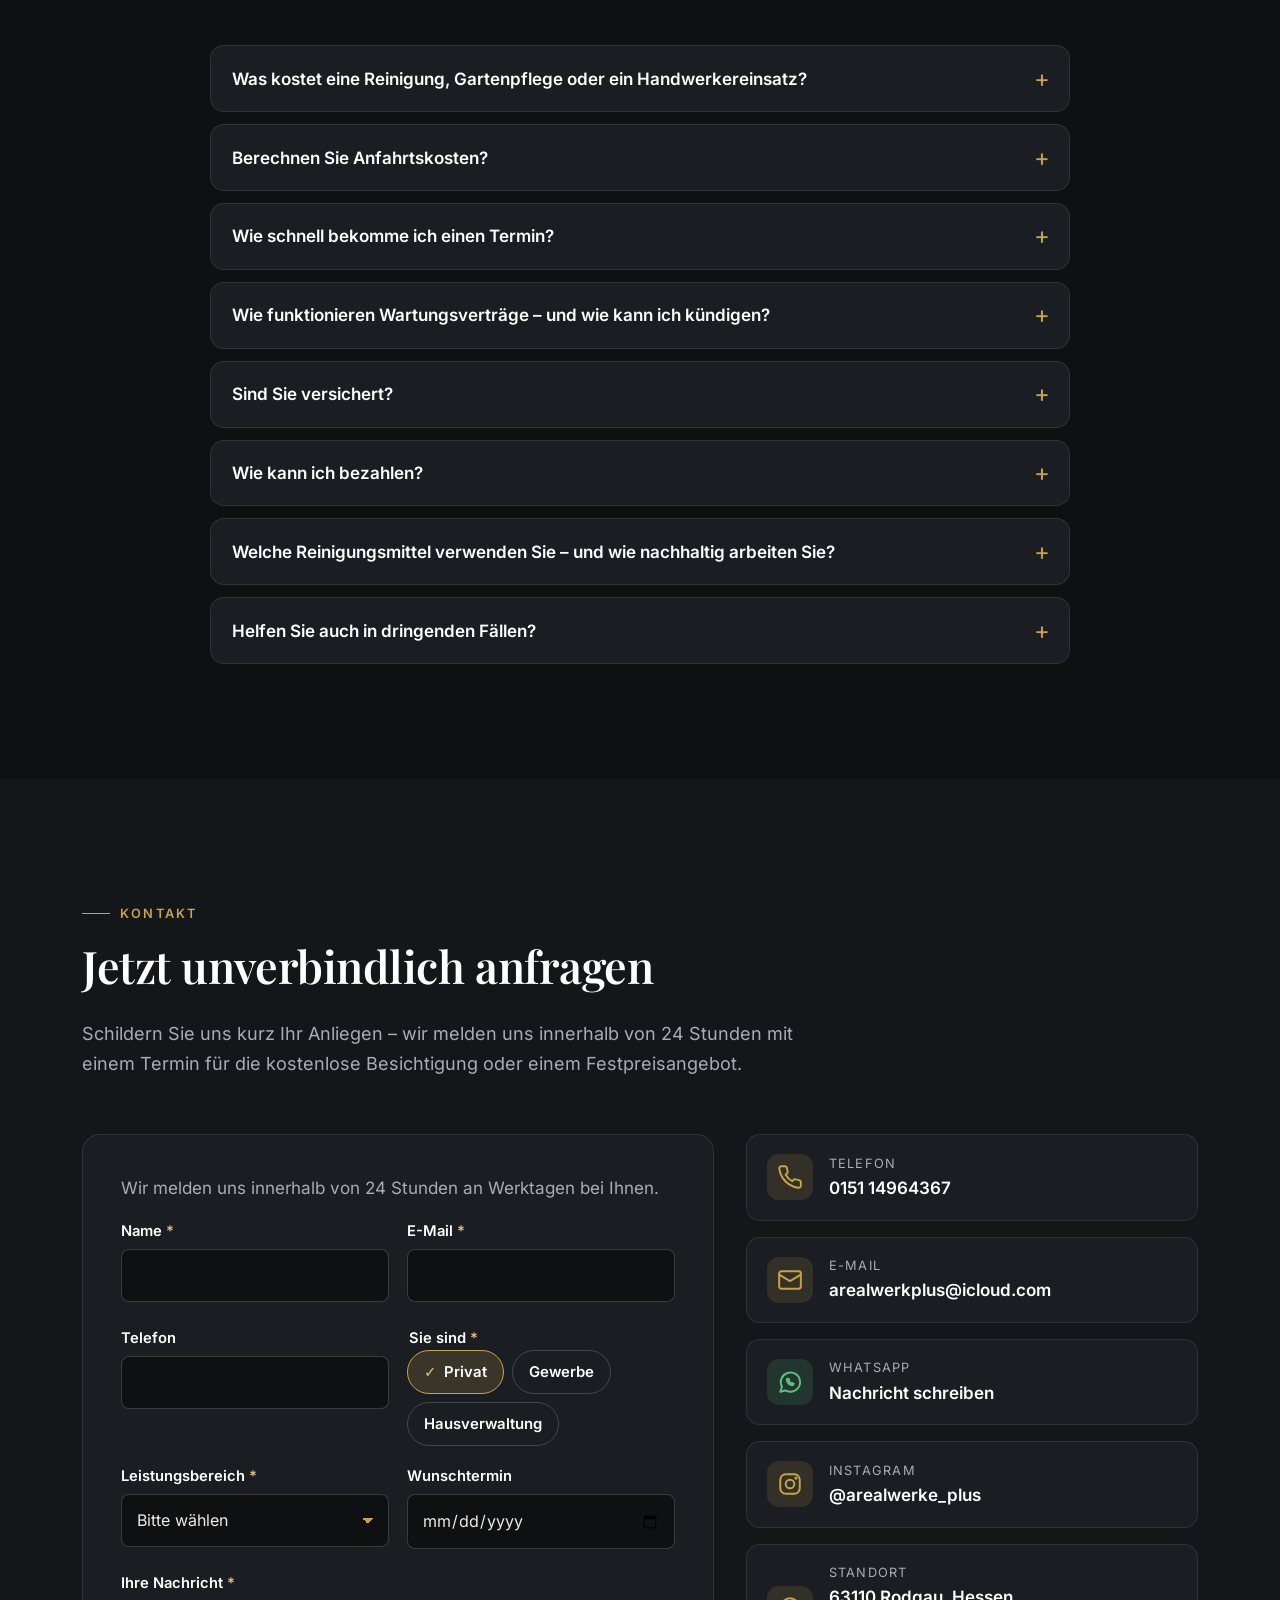
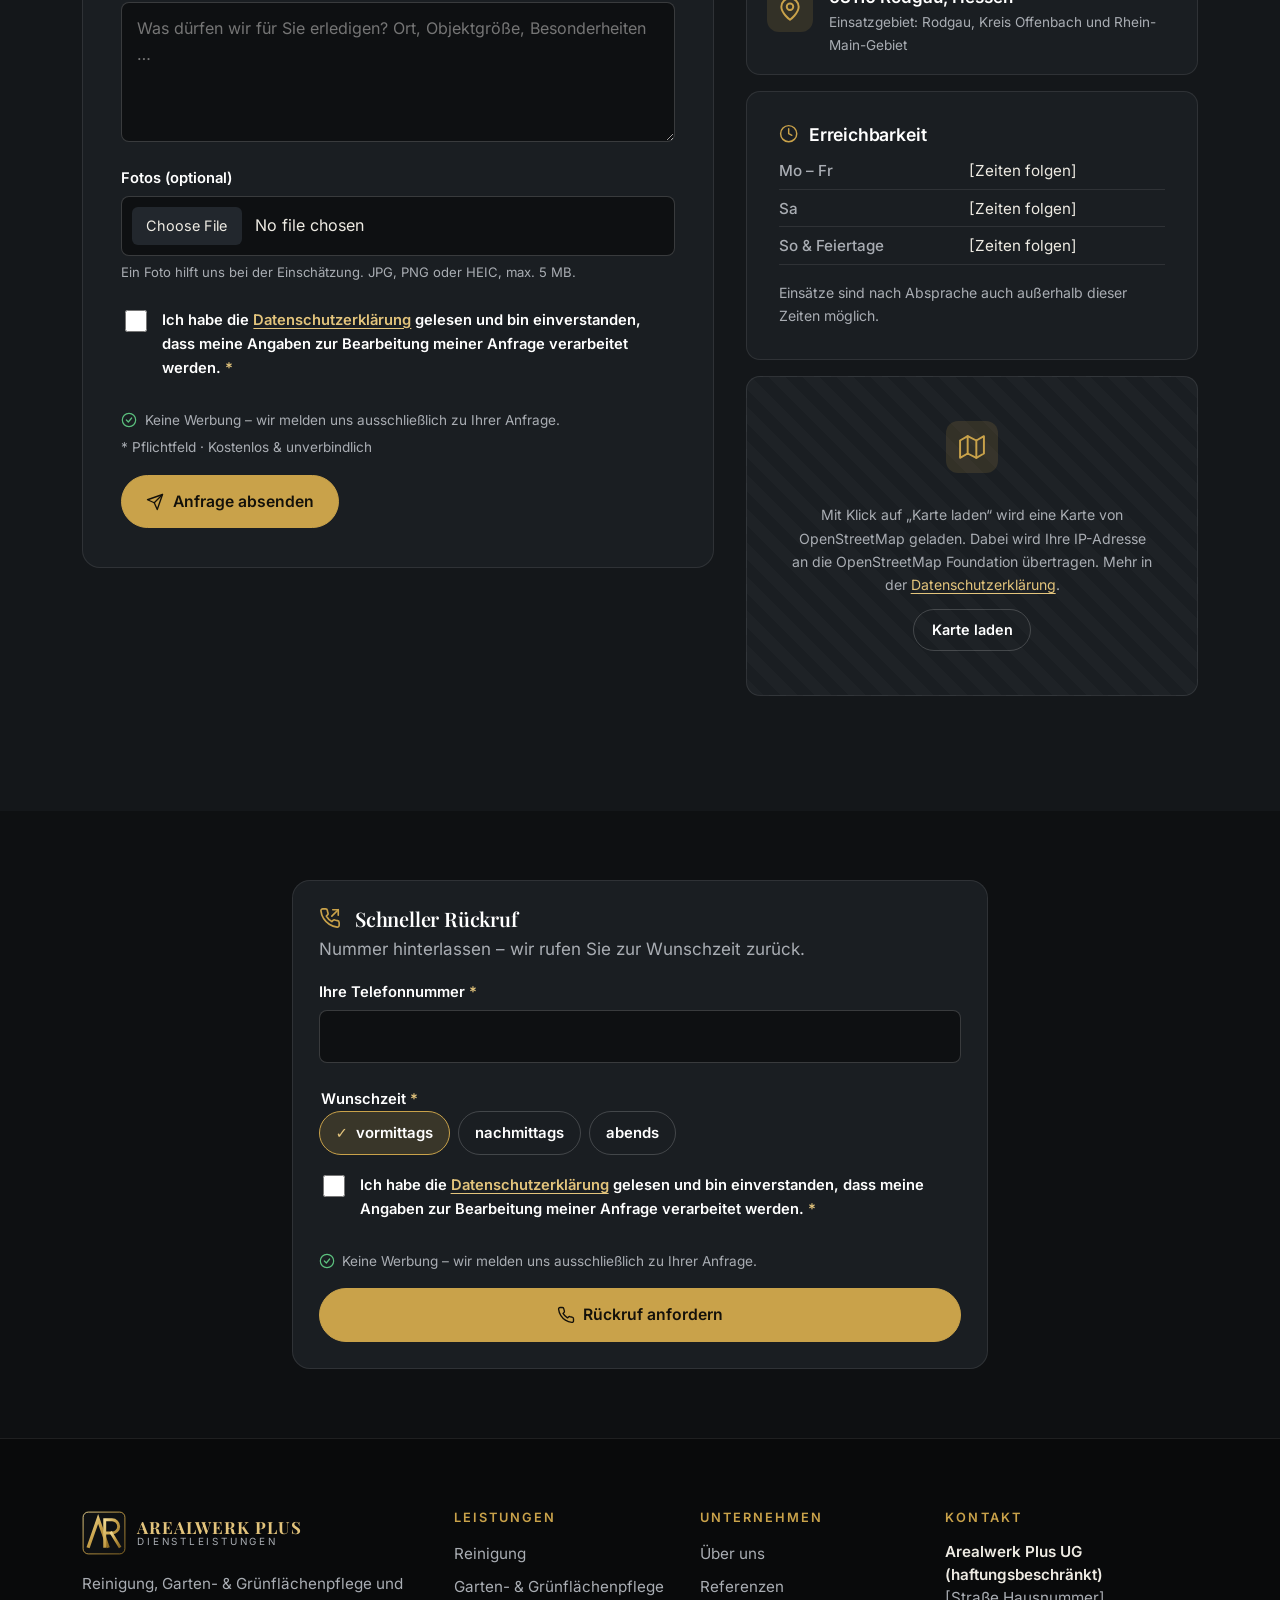
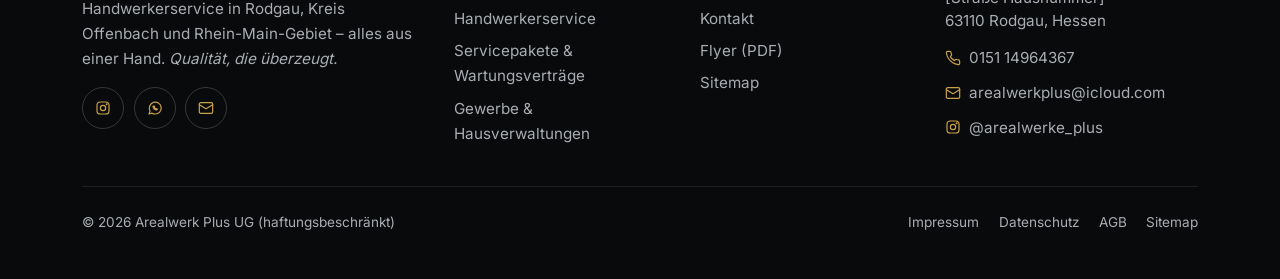
==== commit bb16de5f: "Überarbeitung Testversion: UG-Firmierung, Rodgau, neutrale Platzhalter, Menü-Fix - Firmierung Arealw" ====
--- a/index.html
+++ b/index.html
@@ -3,17 +3,18 @@
 <head>
 <meta charset="utf-8">
 <meta name="viewport" content="width=device-width, initial-scale=1">
-<title>AREALWERK PLUS Dienstleistungen – Reinigung, Garten & Handwerkerservice</title>
-<meta name="description" content="AREALWERK PLUS Dienstleistungen: Reinigung, Garten- & Grünflächenpflege und Handwerkerservice aus einer Hand. Festpreise, versichert, kostenlose Besichtigung. Auch Wartungsverträge.">
-<meta name="robots" content="index, follow">
+<title>Reinigung, Garten & Handwerkerservice in Rodgau | Arealwerk Plus UG (haftungsbeschränkt)</title>
+<meta name="description" content="Reinigung, Garten- & Grünflächenpflege und Handwerkerservice aus einer Hand in Rodgau, Kreis Offenbach und Rhein-Main-Gebiet. Festpreis nach kostenloser Besichtigung, Rückmeldung in 24 h, auch Wartungsverträge.">
+<!-- TODO: Testphase – zum Start noindex entfernen (TEST_MODE) -->
+<meta name="robots" content="noindex, nofollow">
 <!-- TODO: Bei eigener Domain BASE-URL in allen canonical/og-Tags ersetzen (siehe README) -->
 <link rel="canonical" href="https://najeeb96-png.github.io/Arealwerke/">
 <meta name="theme-color" content="#0e1012">
 <meta property="og:type" content="website">
 <meta property="og:locale" content="de_DE">
-<meta property="og:site_name" content="AREALWERK PLUS Dienstleistungen">
-<meta property="og:title" content="AREALWERK PLUS Dienstleistungen – Reinigung, Garten & Handwerkerservice">
-<meta property="og:description" content="AREALWERK PLUS Dienstleistungen: Reinigung, Garten- & Grünflächenpflege und Handwerkerservice aus einer Hand. Festpreise, versichert, kostenlose Besichtigung. Auch Wartungsverträge.">
+<meta property="og:site_name" content="Arealwerk Plus UG (haftungsbeschränkt)">
+<meta property="og:title" content="Reinigung, Garten & Handwerkerservice in Rodgau | Arealwerk Plus UG (haftungsbeschränkt)">
+<meta property="og:description" content="Reinigung, Garten- & Grünflächenpflege und Handwerkerservice aus einer Hand in Rodgau, Kreis Offenbach und Rhein-Main-Gebiet. Festpreis nach kostenloser Besichtigung, Rückmeldung in 24 h, auch Wartungsverträge.">
 <meta property="og:url" content="https://najeeb96-png.github.io/Arealwerke/">
 <meta property="og:image" content="https://najeeb96-png.github.io/Arealwerke/images/og-image.png">
 <meta property="og:image:width" content="1200">
@@ -26,7 +27,7 @@
 <link rel="preload" href="fonts/playfair-display-latin.woff2" as="font" type="font/woff2" crossorigin>
 <link rel="stylesheet" href="css/style.css">
 <script type="application/ld+json">
-{"@context": "https://schema.org", "@type": "FAQPage", "mainEntity": [{"@type": "Question", "name": "Was kostet eine Reinigung, Gartenpflege oder ein Handwerkereinsatz?", "acceptedAnswer": {"@type": "Answer", "text": "Das hängt von Objektgröße, Aufwand und Intervall ab. Nach einer kostenlosen Besichtigung – oder bei kleineren Aufträgen anhand von Fotos – erhalten Sie ein schriftliches Festpreisangebot. So wissen Sie vorab genau, was Sie erwartet. Für regelmäßige Leistungen bieten wir Servicepakete mit planbaren Monatspreisen."}}, {"@type": "Question", "name": "Berechnen Sie Anfahrtskosten?", "acceptedAnswer": {"@type": "Answer", "text": "Innerhalb unseres Einzugsgebiets ist die Anfahrt im Festpreis enthalten. Für Einsätze außerhalb nennen wir Ihnen eine mögliche Anfahrtspauschale vorab transparent im Angebot."}}, {"@type": "Question", "name": "Wie schnell bekomme ich einen Termin?", "acceptedAnswer": {"@type": "Answer", "text": "In der Regel melden wir uns innerhalb von 24 Stunden an Werktagen zurück und vereinbaren zeitnah einen Besichtigungstermin. Kunden mit Wartungsvertrag erhalten Vorrang bei der Terminvergabe."}}, {"@type": "Question", "name": "Wie funktionieren Wartungsverträge – und wie kann ich kündigen?", "acceptedAnswer": {"@type": "Answer", "text": "Sie wählen Leistungen, Intervall (z. B. wöchentlich, monatlich, vierteljährlich) und Laufzeit (z. B. 12 oder 24 Monate). Alles wird in einem schriftlichen Vertrag festgehalten – inklusive Kündigungsfrist. Ohne Kündigung verlängert sich der Vertrag gemäß den vereinbarten Bedingungen. Details finden Sie unter Servicepakete &amp; Wartungsverträge."}}, {"@type": "Question", "name": "Sind Sie versichert?", "acceptedAnswer": {"@type": "Answer", "text": "Ja. Wir verfügen über eine Betriebshaftpflichtversicherung, die Schäden abdeckt, die bei unserer Arbeit entstehen könnten. Einen Nachweis legen wir Ihnen auf Wunsch gerne vor."}}, {"@type": "Question", "name": "Wie kann ich bezahlen?", "acceptedAnswer": {"@type": "Answer", "text": "Sie erhalten nach Abschluss eine Rechnung mit ausgewiesener Mehrwertsteuer und zahlen bequem per Überweisung. Bei Verträgen erfolgt die Abrechnung monatlich oder im vereinbarten Intervall."}}, {"@type": "Question", "name": "Welche Reinigungsmittel verwenden Sie – und wie nachhaltig arbeiten Sie?", "acceptedAnswer": {"@type": "Answer", "text": "Wir setzen bevorzugt umweltschonende, biologisch abbaubare Reinigungsmittel ein und dosieren sparsam. Grünschnitt entsorgen wir fachgerecht, Wege planen wir effizient. Haben Sie besondere Anforderungen (z. B. Allergien, Praxishygiene), stimmen wir die Mittel mit Ihnen ab."}}, {"@type": "Question", "name": "Helfen Sie auch in dringenden Fällen?", "acceptedAnswer": {"@type": "Answer", "text": "Bei dringenden Anliegen – etwa einem tropfenden Rohr, einer ausgefallenen Heizung oder einer Reinigung nach einem Wasserschaden – rufen Sie uns am besten direkt an. Wir prüfen kurzfristig, ob und wann wir helfen können. Bei Gefahr (z. B. Gasgeruch, Rohrbruch mit Hauptleitung) wenden Sie sich bitte zuerst an den Notdienst Ihres Versorgers bzw. die 112."}}]}
+{"@context": "https://schema.org", "@type": "FAQPage", "mainEntity": [{"@type": "Question", "name": "Was kostet eine Reinigung, Gartenpflege oder ein Handwerkereinsatz?", "acceptedAnswer": {"@type": "Answer", "text": "Das hängt von Objektgröße, Aufwand und Intervall ab. Richtpreise finden Sie bei jeder Leistung – verbindlich wird es mit dem schriftlichen Festpreisangebot nach einer kostenlosen Besichtigung (oder bei kleinen Aufträgen anhand von Fotos). Für regelmäßige Leistungen bieten wir Servicepakete mit planbaren Monatspreisen."}}, {"@type": "Question", "name": "Berechnen Sie Anfahrtskosten?", "acceptedAnswer": {"@type": "Answer", "text": "In unserem Einzugsgebiet rund um Rodgau, im Kreis Offenbach und im Rhein-Main-Gebiet ist die Anfahrt im Festpreis enthalten. Für Einsätze außerhalb nennen wir Ihnen eine mögliche Anfahrtspauschale vorab im Angebot."}}, {"@type": "Question", "name": "Wie schnell bekomme ich einen Termin?", "acceptedAnswer": {"@type": "Answer", "text": "Wir melden uns innerhalb von 24 Stunden an Werktagen zurück und vereinbaren zeitnah einen Besichtigungstermin. Das Festpreisangebot erhalten Sie innerhalb von 48 Stunden nach der Besichtigung. Kunden mit Wartungsvertrag haben Vorrang bei der Terminvergabe."}}, {"@type": "Question", "name": "Wie funktionieren Wartungsverträge – und wie kann ich kündigen?", "acceptedAnswer": {"@type": "Answer", "text": "Sie wählen Leistungen, Intervall (z. B. wöchentlich, monatlich, vierteljährlich) und Laufzeit. Alles wird in einem schriftlichen Vertrag festgehalten. Für Verbraucher gilt: Die Erstlaufzeit beträgt maximal 24 Monate; danach läuft der Vertrag unbefristet weiter und kann jederzeit mit einer Frist von einem Monat gekündigt werden (§ 309 Nr. 9 BGB). Für Unternehmen vereinbaren wir die Laufzeit und Kündigungsfrist individuell. Details unter Servicepakete &amp; Wartungsverträge."}}, {"@type": "Question", "name": "Sind Sie versichert?", "acceptedAnswer": {"@type": "Answer", "text": "Wir sind über eine Betriebshaftpflichtversicherung abgesichert, die Schäden abdeckt, die bei unserer Arbeit entstehen könnten. Einen Nachweis legen wir Ihnen auf Wunsch vor."}}, {"@type": "Question", "name": "Wie kann ich bezahlen?", "acceptedAnswer": {"@type": "Answer", "text": "Sie erhalten nach Abschluss eine Rechnung mit ausgewiesener Mehrwertsteuer und zahlen per Überweisung. Bei Verträgen bieten wir die bequeme Abbuchung per SEPA-Lastschrift an ; auf Wunsch ist auch Barzahlung gegen Quittung möglich."}}, {"@type": "Question", "name": "Welche Reinigungsmittel verwenden Sie – und wie nachhaltig arbeiten Sie?", "acceptedAnswer": {"@type": "Answer", "text": "Wir setzen bevorzugt umweltschonende, biologisch abbaubare Reinigungsmittel ein und dosieren sparsam. Grünschnitt entsorgen wir fachgerecht, Wege planen wir effizient. Haben Sie besondere Anforderungen (z. B. Allergien, Praxishygiene), stimmen wir die Mittel mit Ihnen ab."}}, {"@type": "Question", "name": "Helfen Sie auch in dringenden Fällen?", "acceptedAnswer": {"@type": "Answer", "text": "Bei dringenden Anliegen – etwa einem tropfenden Anschluss, einem kalten Heizkörper oder einer Reinigung nach einem Wasserschaden – rufen Sie uns am besten direkt an. Wir prüfen kurzfristig, ob und wann wir helfen können. Bei Gefahr (z. B. Gasgeruch, Rohrbruch an der Hauptleitung) wenden Sie sich bitte zuerst an den Notdienst Ihres Versorgers bzw. die 112."}}]}
 </script>
 <script type="application/ld+json">
 {
@@ -36,7 +37,9 @@
     "HomeAndConstructionBusiness"
   ],
   "@id": "https://najeeb96-png.github.io/Arealwerke/#firma",
-  "name": "AREALWERK PLUS Dienstleistungen",
+  "name": "Arealwerk Plus UG (haftungsbeschränkt)",
+  "alternateName": "AREALWERK PLUS Dienstleistungen",
+  "legalName": "Arealwerk Plus UG (haftungsbeschränkt)",
   "slogan": "Qualität, die überzeugt.",
   "url": "https://najeeb96-png.github.io/Arealwerke/",
   "logo": "https://najeeb96-png.github.io/Arealwerke/images/logo.svg",
@@ -46,30 +49,66 @@
   "sameAs": [
     "https://www.instagram.com/arealwerke_plus"
   ],
-  "priceRange": "€€",
   "address": {
     "@type": "PostalAddress",
-    "streetAddress": "Musterstraße 1",
-    "postalCode": "12345",
-    "addressLocality": "Musterstadt",
+    "streetAddress": "TODO",
+    "postalCode": "63110",
+    "addressLocality": "Rodgau",
+    "addressRegion": "Hessen",
     "addressCountry": "DE"
   },
   "areaServed": [
-    "Musterstadt",
-    "Umgebung Musterstadt"
-  ],
-  "openingHoursSpecification": [
-    {
-      "@type": "OpeningHoursSpecification",
-      "dayOfWeek": [
-        "Monday",
-        "Tuesday",
-        "Wednesday",
-        "Thursday",
-        "Friday"
-      ],
-      "opens": "07:00",
-      "closes": "18:00"
+    {
+      "@type": "City",
+      "name": "Rodgau"
+    },
+    {
+      "@type": "City",
+      "name": "Rödermark"
+    },
+    {
+      "@type": "City",
+      "name": "Dietzenbach"
+    },
+    {
+      "@type": "City",
+      "name": "Heusenstamm"
+    },
+    {
+      "@type": "City",
+      "name": "Obertshausen"
+    },
+    {
+      "@type": "City",
+      "name": "Seligenstadt"
+    },
+    {
+      "@type": "City",
+      "name": "Hainburg"
+    },
+    {
+      "@type": "City",
+      "name": "Mühlheim am Main"
+    },
+    {
+      "@type": "City",
+      "name": "Offenbach am Main"
+    },
+    {
+      "@type": "City",
+      "name": "Hanau"
+    },
+    {
+      "@type": "City",
+      "name": "Dreieich"
+    },
+    {
+      "@type": "City",
+      "name": "Langen"
+    },
+    {
+      "@type": "City",
+      "name": "Frankfurt am Main"
     }
   ],
   "hasOfferCatalog": {
@@ -183,28 +222,28 @@
             "@type": "Offer",
             "itemOffered": {
               "@type": "Service",
-              "name": "Sanitärarbeiten"
-            }
-          },
-          {
-            "@type": "Offer",
-            "itemOffered": {
-              "@type": "Service",
-              "name": "Heizungsservice"
-            }
-          },
-          {
-            "@type": "Offer",
-            "itemOffered": {
-              "@type": "Service",
-              "name": "Elektro-Kleinarbeiten"
-            }
-          },
-          {
-            "@type": "Offer",
-            "itemOffered": {
-              "@type": "Service",
-              "name": "Montage, Reparaturen & Instandhaltung"
+              "name": "Kleinreparaturen"
+            }
+          },
+          {
+            "@type": "Offer",
+            "itemOffered": {
+              "@type": "Service",
+              "name": "Montage"
+            }
+          },
+          {
+            "@type": "Offer",
+            "itemOffered": {
+              "@type": "Service",
+              "name": "Instandhaltung & Wartung"
+            }
+          },
+          {
+            "@type": "Offer",
+            "itemOffered": {
+              "@type": "Service",
+              "name": "Hausmeisterservice"
             }
           }
         ]
@@ -238,7 +277,7 @@
       <ul class="nav-list">
         <li><a href="./" aria-current="page">Start</a></li><li><button class="nav-sub-toggle" type="button" aria-expanded="false" aria-controls="nav-sub-leistungen">Leistungen <svg class="nav-chevron" viewBox="0 0 24 24" fill="none" stroke="currentColor" stroke-width="1.8" stroke-linecap="round" stroke-linejoin="round" aria-hidden="true" focusable="false"><path d="M6 9l6 6 6-6"/></svg></button><ul class="nav-sub" id="nav-sub-leistungen"><li><a href="reinigung/"><span class="dot" style="background:var(--c-blue)"></span>Reinigung</a></li><li><a href="garten/"><span class="dot" style="background:var(--c-green)"></span>Garten & Grünflächen</a></li><li><a href="handwerk/"><span class="dot" style="background:var(--c-gold)"></span>Handwerkerservice</a></li></ul></li><li><a href="servicepakete/">Servicepakete</a></li><li><a href="gewerbe/">Gewerbe</a></li><li><a href="referenzen/">Referenzen</a></li><li><a href="ueber-uns/">Über uns</a></li><li><a href="kontakt/">Kontakt</a></li>
       </ul>
-      <div class="nav-cta"><a class="btn btn--gold btn--small" href="kontakt/">Anfrage senden</a></div>
+      <div class="nav-cta"><a class="btn btn--gold btn--small" href="kontakt/#anfrage">Anfrage</a></div>
     </nav>
   </div>
 </header>
@@ -250,7 +289,7 @@
       <span class="eyebrow">Reinigung · Garten · Handwerk</span>
       <h1 id="hero-title"><span class="gold">AREALWERK PLUS</span><br>Dienstleistungen</h1>
       <p class="hero-slogan">Qualität, die überzeugt.</p>
-      <p class="lead">Ihr Partner für professionelle Reinigung, gepflegte Grünflächen und zuverlässigen Handwerkerservice rund ums Haus – für Privathaushalte, Vermieter, Hausverwaltungen und Gewerbe. Alles aus einer Hand.</p>
+      <p class="lead">Ihr Partner für professionelle Reinigung, gepflegte Grünflächen und zuverlässigen Handwerkerservice rund ums Haus in <strong>Rodgau, Kreis Offenbach und Rhein-Main-Gebiet</strong> – für Privathaushalte, Vermieter, Hausverwaltungen und Gewerbe. Alles aus einer Hand.</p>
       <ul class="hero-areas">
         <li><a class="chip theme-blue" href="reinigung/"><span class="dot"></span>Reinigung</a></li>
         <li><a class="chip theme-green" href="garten/"><span class="dot"></span>Garten &amp; Grünflächen</a></li>
@@ -261,10 +300,49 @@
         <a class="btn btn--ghost" href="tel:+4915114964367"><svg viewBox="0 0 24 24" fill="none" stroke="currentColor" stroke-width="1.8" stroke-linecap="round" stroke-linejoin="round" aria-hidden="true" focusable="false"><path d="M22 16.9v3a2 2 0 01-2.2 2 19.8 19.8 0 01-8.6-3.1 19.5 19.5 0 01-6-6A19.8 19.8 0 012.1 4.2 2 2 0 014.1 2h3a2 2 0 012 1.7c.1 1 .4 1.9.7 2.8a2 2 0 01-.5 2.1L8 9.9a16 16 0 006 6l1.3-1.3a2 2 0 012.1-.4c.9.3 1.8.6 2.8.7a2 2 0 011.7 2z"/></svg> Anrufen</a>
       </div>
     </div>
-    <img class="hero-logo" src="images/logo.svg" alt="Logo AREALWERK PLUS Dienstleistungen – goldenes AR-Monogramm" width="420" height="330" fetchpriority="high">
-  </div>
-</section>
-<section class="trustbar" aria-label="Unsere Zusagen"><div class="container"><ul><li><svg viewBox="0 0 24 24" fill="none" stroke="currentColor" stroke-width="1.8" stroke-linecap="round" stroke-linejoin="round" aria-hidden="true" focusable="false"><path d="M20.6 13.4l-7.2 7.2a2 2 0 01-2.8 0L2 12V2h10l8.6 8.6a2 2 0 010 2.8z"/><circle cx="7" cy="7" r="1.5"/></svg><span>Festpreise</span></li><li><svg viewBox="0 0 24 24" fill="none" stroke="currentColor" stroke-width="1.8" stroke-linecap="round" stroke-linejoin="round" aria-hidden="true" focusable="false"><path d="M12 22s8-4 8-10V5l-8-3-8 3v7c0 6 8 10 8 10z"/><path d="M9 12l2 2 4-4"/></svg><span>Versichert</span></li><li><svg viewBox="0 0 24 24" fill="none" stroke="currentColor" stroke-width="1.8" stroke-linecap="round" stroke-linejoin="round" aria-hidden="true" focusable="false"><path d="M2 12s3.5-7 10-7 10 7 10 7-3.5 7-10 7S2 12 2 12z"/><circle cx="12" cy="12" r="3"/></svg><span>Kostenlose Besichtigung</span></li><li><svg viewBox="0 0 24 24" fill="none" stroke="currentColor" stroke-width="1.8" stroke-linecap="round" stroke-linejoin="round" aria-hidden="true" focusable="false"><circle cx="12" cy="8" r="4"/><path d="M4 21c0-4.4 3.6-8 8-8s8 3.6 8 8"/></svg><span>Ein Ansprechpartner</span></li></ul></div></section>
+    <div class="hero-side">
+      <img class="hero-logo hero-logo--small" src="images/logo.svg" alt="Logo AREALWERK PLUS Dienstleistungen" width="420" height="330" fetchpriority="high">
+      <form class="form form--callback js-form" id="rf-hero" action="https://api.web3forms.com/submit" method="POST" data-success="danke/?typ=rueckruf" data-mailto="arealwerkplus@icloud.com" aria-labelledby="rf-hero-title">
+  <h3 id="rf-hero-title"><svg viewBox="0 0 24 24" fill="none" stroke="currentColor" stroke-width="1.8" stroke-linecap="round" stroke-linejoin="round" aria-hidden="true" focusable="false"><path d="M22 16.9v3a2 2 0 01-2.2 2 19.8 19.8 0 01-8.6-3.1 19.5 19.5 0 01-6-6A19.8 19.8 0 012.1 4.2 2 2 0 014.1 2h3a2 2 0 012 1.7c.1 1 .4 1.9.7 2.8a2 2 0 01-.5 2.1L8 9.9a16 16 0 006 6l1.3-1.3a2 2 0 012.1-.4c.9.3 1.8.6 2.8.7a2 2 0 011.7 2z"/><path d="M15 3h6v6"/><path d="M21 3l-7 7"/></svg> Schneller Rückruf</h3>
+  <p class="muted">Nummer hinterlassen – wir rufen Sie zur Wunschzeit zurück.</p>
+  <div class="form-grid">
+    <!-- TODO: Web3Forms-Zugangsschlüssel eintragen (https://web3forms.com). Solange "TODO…" drinsteht, öffnet sich beim Absenden das E-Mail-Programm (mailto-Fallback). -->
+    <input type="hidden" name="access_key" value="TODO_WEB3FORMS_ACCESS_KEY">
+    <input type="hidden" name="subject" value="Rückrufwunsch über die Webseite">
+    <input type="hidden" name="from_name" value="Webseite Arealwerk Plus">
+    <input type="hidden" name="redirect" value="https://najeeb96-png.github.io/Arealwerke/danke/">
+    <input type="checkbox" name="botcheck" class="hp-field" tabindex="-1" autocomplete="off" aria-hidden="true">
+    <div class="field full">
+      <label for="rf-hero-tel">Ihre Telefonnummer <span class="req" aria-hidden="true">*</span></label>
+      <input type="tel" id="rf-hero-tel" name="telefon" autocomplete="tel" required aria-describedby="rf-hero-tel-error" data-error="Bitte geben Sie Ihre Telefonnummer an." data-label="Telefon">
+      <span class="field-error" id="rf-hero-tel-error"></span>
+    </div>
+    <fieldset class="field full">
+      <legend>Wunschzeit <span class="req" aria-hidden="true">*</span></legend>
+      <div class="options">
+        <label class="option"><input type="radio" name="wunschzeit" value="vormittags" required checked><span>vormittags</span></label>
+        <label class="option"><input type="radio" name="wunschzeit" value="nachmittags"><span>nachmittags</span></label>
+        <label class="option"><input type="radio" name="wunschzeit" value="abends"><span>abends</span></label>
+      </div>
+    </fieldset>
+    <div class="field full">
+      <label class="consent" for="rf-hero-dsgvo">
+        <input type="checkbox" id="rf-hero-dsgvo" name="datenschutz" value="akzeptiert" required aria-describedby="rf-hero-dsgvo-error" data-error="Bitte stimmen Sie der Datenverarbeitung zu.">
+        <span>Ich habe die <a href="datenschutz/">Datenschutzerklärung</a> gelesen und bin einverstanden, dass meine Angaben zur Bearbeitung meiner Anfrage verarbeitet werden. <span class="req" aria-hidden="true">*</span></span>
+      </label>
+      <span class="field-error" id="rf-hero-dsgvo-error"></span>
+    </div>
+  </div>
+  <div class="form-foot">
+    <p class="no-ads"><svg viewBox="0 0 24 24" fill="none" stroke="currentColor" stroke-width="1.8" stroke-linecap="round" stroke-linejoin="round" aria-hidden="true" focusable="false"><circle cx="12" cy="12" r="10"/><path d="M8 12l3 3 5-6"/></svg> Keine Werbung – wir melden uns ausschließlich zu Ihrer Anfrage.</p>
+    <button class="btn btn--gold" type="submit"><svg viewBox="0 0 24 24" fill="none" stroke="currentColor" stroke-width="1.8" stroke-linecap="round" stroke-linejoin="round" aria-hidden="true" focusable="false"><path d="M22 16.9v3a2 2 0 01-2.2 2 19.8 19.8 0 01-8.6-3.1 19.5 19.5 0 01-6-6A19.8 19.8 0 012.1 4.2 2 2 0 014.1 2h3a2 2 0 012 1.7c.1 1 .4 1.9.7 2.8a2 2 0 01-.5 2.1L8 9.9a16 16 0 006 6l1.3-1.3a2 2 0 012.1-.4c.9.3 1.8.6 2.8.7a2 2 0 011.7 2z"/></svg> Rückruf anfordern</button>
+  </div>
+  <div class="form-status" role="status" aria-live="polite" tabindex="-1"></div>
+</form>
+    </div>
+  </div>
+</section>
+<section class="trustbar" aria-label="Unsere Service-Zusagen"><div class="container"><ul class="trust-3"><li><svg viewBox="0 0 24 24" fill="none" stroke="currentColor" stroke-width="1.8" stroke-linecap="round" stroke-linejoin="round" aria-hidden="true" focusable="false"><circle cx="12" cy="12" r="10"/><path d="M12 6v6l4 2"/></svg><span>Rückmeldung innerhalb von 24 h</span></li><li><svg viewBox="0 0 24 24" fill="none" stroke="currentColor" stroke-width="1.8" stroke-linecap="round" stroke-linejoin="round" aria-hidden="true" focusable="false"><path d="M20.6 13.4l-7.2 7.2a2 2 0 01-2.8 0L2 12V2h10l8.6 8.6a2 2 0 010 2.8z"/><circle cx="7" cy="7" r="1.5"/></svg><span>Festpreisangebot innerhalb von 48 h nach Besichtigung</span></li><li><svg viewBox="0 0 24 24" fill="none" stroke="currentColor" stroke-width="1.8" stroke-linecap="round" stroke-linejoin="round" aria-hidden="true" focusable="false"><circle cx="12" cy="8" r="6"/><path d="M8.2 13.5L7 22l5-3 5 3-1.2-8.5"/></svg><span>Kostenlose Nachbesserung, wenn Sie nicht zufrieden sind</span></li></ul></div></section>
 
 <section class="section" id="leistungen" aria-labelledby="leistungen-title">
   <div class="container">
@@ -275,7 +353,7 @@
     </div>
     <div class="grid grid-3">
       <article class="card area-card card--hover theme-blue reveal">
-  <div class="area-media"><img src="images/bereiche/reinigung.svg" alt="Platzhalter-Bild: Reinigung" width="1200" height="675" loading="lazy" decoding="async"></div>
+  <div class="area-media"><img src="images/bereiche/reinigung.svg" alt="Beispielbild: Reinigung" width="1200" height="675" loading="lazy" decoding="async"></div>
   <div class="area-body">
     <span class="icon-badge"><svg viewBox="0 0 24 24" fill="none" stroke="currentColor" stroke-width="1.8" stroke-linecap="round" stroke-linejoin="round" aria-hidden="true" focusable="false"><path d="M12 3l1.8 5.2L19 10l-5.2 1.8L12 17l-1.8-5.2L5 10l5.2-1.8z"/><path d="M19 15l.8 2.2L22 18l-2.2.8L19 21l-.8-2.2L16 18l2.2-.8z"/></svg></span>
     <h3>Reinigung</h3>
@@ -288,7 +366,7 @@
   </div>
 </article>
       <article class="card area-card card--hover theme-green reveal">
-  <div class="area-media"><img src="images/bereiche/garten.svg" alt="Platzhalter-Bild: Garten- &amp; Grünflächenpflege" width="1200" height="675" loading="lazy" decoding="async"></div>
+  <div class="area-media"><img src="images/bereiche/garten.svg" alt="Beispielbild: Garten- &amp; Grünflächenpflege" width="1200" height="675" loading="lazy" decoding="async"></div>
   <div class="area-body">
     <span class="icon-badge"><svg viewBox="0 0 24 24" fill="none" stroke="currentColor" stroke-width="1.8" stroke-linecap="round" stroke-linejoin="round" aria-hidden="true" focusable="false"><path d="M5 20c0-9 6-15 15-15 0 9-6 15-15 15z"/><path d="M5 20l8-8"/></svg></span>
     <h3>Garten- &amp; Grünflächenpflege</h3>
@@ -301,12 +379,12 @@
   </div>
 </article>
       <article class="card area-card card--hover theme-gold reveal">
-  <div class="area-media"><img src="images/bereiche/handwerk.svg" alt="Platzhalter-Bild: Handwerkerservice rund ums Haus" width="1200" height="675" loading="lazy" decoding="async"></div>
+  <div class="area-media"><img src="images/bereiche/handwerk.svg" alt="Beispielbild: Handwerkerservice rund ums Haus" width="1200" height="675" loading="lazy" decoding="async"></div>
   <div class="area-body">
     <span class="icon-badge"><svg viewBox="0 0 24 24" fill="none" stroke="currentColor" stroke-width="1.8" stroke-linecap="round" stroke-linejoin="round" aria-hidden="true" focusable="false"><path d="M14.7 6.3a1 1 0 000 1.4l1.6 1.6a1 1 0 001.4 0l3.8-3.8a6 6 0 01-7.9 7.9l-6.9 6.9a2.1 2.1 0 01-3-3l6.9-6.9a6 6 0 017.9-7.9z"/></svg></span>
     <h3>Handwerkerservice rund ums Haus</h3>
     <p class="motto">Ihr zuverlässiger Handwerkerservice rund ums Haus!</p>
-    <ul><li>Sanitärarbeiten (Rohrreparaturen, Waschbecken, Armaturen)</li><li>Heizungsservice (reparieren, entlüften, einstellen)</li><li>Elektro-Kleinarbeiten (z. B. Leuchtmittel wechseln)</li><li>Montage, Reparaturen &amp; Instandhaltung</li><li>und vieles mehr</li></ul>
+    <ul><li>Kleinreparaturen (z. B. Armatur tauschen)</li><li>Montage (Möbel, Regale, Leuchten)</li><li>Instandhaltung &amp; Wartung</li><li>Einfache Arbeiten: Heizkörper entlüften, Leuchtmittel wechseln</li><li>und vieles mehr</li></ul>
     <div class="btn-row">
       <a class="btn btn--small" href="handwerk/">Mehr erfahren</a>
       <a class="btn btn--ghost btn--small" href="kontakt/?bereich=handwerk#anfrage">Anfragen</a>
@@ -315,6 +393,7 @@
 </article>
     </div>
     <div class="mt-2"><ul class="benefits" aria-label="Unsere Vorteile"><li>Zuverlässig</li><li>Flexibel</li><li>Professionell</li><li>Nachhaltig</li><li>Alles aus einer Hand</li></ul></div>
+    <div class="center mt-2"><a class="btn btn--ghost" href="downloads/flyer.pdf" download><svg viewBox="0 0 24 24" fill="none" stroke="currentColor" stroke-width="1.8" stroke-linecap="round" stroke-linejoin="round" aria-hidden="true" focusable="false"><path d="M21 15v4a2 2 0 01-2 2H5a2 2 0 01-2-2v-4M7 10l5 5 5-5M12 15V3"/></svg> Flyer herunterladen (PDF)</a></div>
   </div>
 </section>
 
@@ -332,7 +411,7 @@
     <ul class="check-list">
       <li>Festpreis für genau einen Auftrag</li>
       <li>Keine Vertragsbindung</li>
-      <li>Ideal z. B. für Grundreinigung, Heckenschnitt oder eine Reparatur</li>
+      <li>Ideal z. B. für Grundreinigung, Heckenschnitt oder eine Kleinreparatur</li>
     </ul>
     <a class="link-arrow" href="kontakt/#anfrage">Einzelauftrag anfragen</a>
   </article>
@@ -347,13 +426,16 @@
     <a class="link-arrow" href="servicepakete/">Servicepakete ansehen</a>
   </article>
 </div>
-    <div class="mt-2"><div class="compare"><article class="plan reveal">
+    <div class="mt-2"><div class="price-toggle" role="group" aria-label="Preisanzeige wählen">
+  <button type="button" class="price-toggle-btn" data-price-mode="privat" aria-pressed="true">Privat <small>(inkl. MwSt.)</small></button>
+  <button type="button" class="price-toggle-btn" data-price-mode="gewerbe" aria-pressed="false">Gewerbe <small>(zzgl. MwSt.)</small></button>
+</div><div class="compare"><article class="plan reveal">
   
   <h3>Basis</h3>
   <p class="plan-for">Für Privathaushalte &amp; kleine Objekte</p>
-  <!-- TODO: Preis „ab … €/Monat“ für Paket Basis eintragen -->
-  <p class="price">ab … € <small>/ Monat</small></p>
-  <p class="price-note">zzgl. MwSt. · Festpreis nach Besichtigung</p>
+  <!-- TODO: Preise für Paket Basis eintragen: data-brutto (Privat, inkl. MwSt.) und data-netto (Gewerbe, zzgl. MwSt.) -->
+  <p class="price" data-price data-brutto="ab TODO €" data-netto="ab TODO €">ab TODO € <small>/ Monat</small></p>
+  <p class="price-note" data-price-note data-brutto="inkl. MwSt. · Festpreis nach kostenloser Besichtigung" data-netto="zzgl. MwSt. · Festpreis nach kostenloser Besichtigung">inkl. MwSt. · Festpreis nach kostenloser Besichtigung</p>
   <dl>
     <dt>Intervall</dt><dd>Monatlich</dd>
     <dt>Laufzeit</dt><dd>12 Monate <!-- TODO: Laufzeit bestätigen --></dd>
@@ -364,22 +446,22 @@
   <span class="plan-badge">Beliebt</span>
   <h3>Komfort</h3>
   <p class="plan-for">Für Mehrfamilienhäuser, Büros &amp; Praxen</p>
-  <!-- TODO: Preis „ab … €/Monat“ für Paket Komfort eintragen -->
-  <p class="price">ab … € <small>/ Monat</small></p>
-  <p class="price-note">zzgl. MwSt. · Festpreis nach Besichtigung</p>
+  <!-- TODO: Preise für Paket Komfort eintragen: data-brutto (Privat, inkl. MwSt.) und data-netto (Gewerbe, zzgl. MwSt.) -->
+  <p class="price" data-price data-brutto="ab TODO €" data-netto="ab TODO €">ab TODO € <small>/ Monat</small></p>
+  <p class="price-note" data-price-note data-brutto="inkl. MwSt. · Festpreis nach kostenloser Besichtigung" data-netto="zzgl. MwSt. · Festpreis nach kostenloser Besichtigung">inkl. MwSt. · Festpreis nach kostenloser Besichtigung</p>
   <dl>
     <dt>Intervall</dt><dd>14-tägig oder wöchentlich</dd>
     <dt>Laufzeit</dt><dd>12 oder 24 Monate <!-- TODO: Laufzeit bestätigen --></dd>
   </dl>
-  <ul class="check-list"><li>2 Leistungsbereiche kombinierbar</li><li>Einsätze 2–4× pro Monat</li><li>Vorrang bei Terminen</li><li>Quartalsweise Qualitätskontrolle</li><li>Leistungsnachweis</li></ul>
+  <ul class="check-list"><li>2 Leistungsbereiche kombinierbar</li><li>Einsätze 2–4× pro Monat</li><li>Vorrang bei Terminen</li><li>Quartalsweise Qualitätskontrolle</li><li>Leistungsnachweis per Foto/PDF</li></ul>
   <a class="btn btn--gold btn--block" href="servicepakete/#vertragsanfrage">Angebot anfordern</a>
 </article><article class="plan reveal">
   
   <h3>Premium</h3>
   <p class="plan-for">Für Hausverwaltungen &amp; Gewerbeobjekte</p>
-  <!-- TODO: Preis „ab … €/Monat“ für Paket Premium eintragen -->
-  <p class="price">ab … € <small>/ Monat</small></p>
-  <p class="price-note">zzgl. MwSt. · Festpreis nach Besichtigung</p>
+  <!-- TODO: Preise für Paket Premium eintragen: data-brutto (Privat, inkl. MwSt.) und data-netto (Gewerbe, zzgl. MwSt.) -->
+  <p class="price" data-price data-brutto="ab TODO €" data-netto="ab TODO €">ab TODO € <small>/ Monat</small></p>
+  <p class="price-note" data-price-note data-brutto="inkl. MwSt. · Festpreis nach kostenloser Besichtigung" data-netto="zzgl. MwSt. · Festpreis nach kostenloser Besichtigung">inkl. MwSt. · Festpreis nach kostenloser Besichtigung</p>
   <dl>
     <dt>Intervall</dt><dd>Individuell (bis täglich)</dd>
     <dt>Laufzeit</dt><dd>24 Monate <!-- TODO: Laufzeit bestätigen --></dd>
@@ -391,13 +473,35 @@
   </div>
 </section>
 
-<section class="section" id="ablauf" aria-labelledby="ablauf-title">
+<section class="section" id="zusammenarbeit" aria-labelledby="coop-title">
+  <div class="container">
+    <div class="section-head">
+      <span class="eyebrow">Im Vertrag</span>
+      <h2 id="coop-title">So läuft die Zusammenarbeit</h2>
+      <p>Damit Sie sich um nichts kümmern müssen, haben wir feste Abläufe – vom Einsatzplan bis zur Rechnung.</p>
+    </div>
+    <div class="grid grid-3"><article class="card reveal"><span class="icon-badge"><svg viewBox="0 0 24 24" fill="none" stroke="currentColor" stroke-width="1.8" stroke-linecap="round" stroke-linejoin="round" aria-hidden="true" focusable="false"><rect x="3" y="4" width="18" height="18" rx="2"/><path d="M16 2v4M8 2v4M3 10h18"/></svg></span><h3>Fester Rhythmus &amp; Einsatzplan</h3><p class="muted">Sie erhalten einen festen Einsatzplan mit Wochentag und Zeitfenster – planbar für Sie und Ihre Mieter oder Mitarbeiter.</p></article><article class="card reveal"><span class="icon-badge"><svg viewBox="0 0 24 24" fill="none" stroke="currentColor" stroke-width="1.8" stroke-linecap="round" stroke-linejoin="round" aria-hidden="true" focusable="false"><path d="M23 19a2 2 0 01-2 2H3a2 2 0 01-2-2V8a2 2 0 012-2h4l2-3h6l2 3h4a2 2 0 012 2z"/><circle cx="12" cy="13" r="4"/></svg></span><h3>Leistungsnachweis nach jedem Einsatz</h3><p class="muted">Nach jedem Einsatz dokumentieren wir die erledigten Arbeiten per Foto oder PDF – auf Wunsch direkt an Ihre Verwaltung.</p></article><article class="card reveal"><span class="icon-badge"><svg viewBox="0 0 24 24" fill="none" stroke="currentColor" stroke-width="1.8" stroke-linecap="round" stroke-linejoin="round" aria-hidden="true" focusable="false"><path d="M3 21l1.6-4.6A8.9 8.9 0 1112 21a9 9 0 01-4.4-1.2z"/><path d="M9 9.5c0 3 2.5 5.5 5.5 5.5l1-1.3-1.8-.9-.7.7a4 4 0 01-2.1-2.1l.7-.7-.9-1.8z"/></svg></span><h3>Ansprechpartner per WhatsApp</h3><p class="muted">Ihr fester Ansprechpartner ist per WhatsApp, Telefon und E-Mail erreichbar – kurze Wege, schnelle Antworten.</p></article><article class="card reveal"><span class="icon-badge"><svg viewBox="0 0 24 24" fill="none" stroke="currentColor" stroke-width="1.8" stroke-linecap="round" stroke-linejoin="round" aria-hidden="true" focusable="false"><circle cx="9" cy="8" r="3.5"/><path d="M2 20c0-3.9 3.1-7 7-7s7 3.1 7 7"/><path d="M16 4.5a3.5 3.5 0 010 7M22 20c0-3-1.8-5.5-4.5-6.5"/></svg></span><h3>Vertretung geregelt</h3><p class="muted">Bei Krankheit oder Urlaub übernimmt eine eingewiesene Vertretung – Ihr Objekt bleibt lückenlos betreut.</p></article><article class="card reveal"><span class="icon-badge"><svg viewBox="0 0 24 24" fill="none" stroke="currentColor" stroke-width="1.8" stroke-linecap="round" stroke-linejoin="round" aria-hidden="true" focusable="false"><path d="M18 7a7 7 0 100 10M4 10h10M4 14h10"/></svg></span><h3>Monatliche Rechnung</h3><p class="muted">Eine übersichtliche Rechnung pro Monat mit ausgewiesener MwSt. und Leistungsaufstellung. <!-- TODO: Prüfen, ob Kleinunternehmerregelung gilt --></p></article><article class="card reveal"><span class="icon-badge"><svg viewBox="0 0 24 24" fill="none" stroke="currentColor" stroke-width="1.8" stroke-linecap="round" stroke-linejoin="round" aria-hidden="true" focusable="false"><rect x="8" y="2" width="8" height="4" rx="1"/><path d="M16 4h2a2 2 0 012 2v14a2 2 0 01-2 2H6a2 2 0 01-2-2V6a2 2 0 012-2h2M9 12l2 2 4-4"/></svg></span><h3>Qualitätskontrolle im festen Intervall</h3><p class="muted">Wir prüfen unsere Arbeit regelmäßig selbst – je nach Paket monatlich oder quartalsweise – und besprechen das Ergebnis mit Ihnen.</p></article></div>
+  </div>
+</section>
+
+<section class="section section--alt" id="ablauf" aria-labelledby="ablauf-title">
   <div class="container">
     <div class="section-head section-head--center">
       <span class="eyebrow">So einfach geht's</span>
       <h2 id="ablauf-title">In 4 Schritten zum Ergebnis</h2>
     </div>
-    <ol class="steps"><li class="step reveal"><h3>Anfrage</h3><p>Sie schildern uns Ihr Anliegen – per Formular, Telefon oder WhatsApp, gern mit Fotos.</p></li><li class="step reveal"><h3>Kostenlose Besichtigung</h3><p>Wir schauen uns Ihr Objekt vor Ort an und klären alle Details mit Ihnen.</p></li><li class="step reveal"><h3>Festpreisangebot</h3><p>Sie erhalten ein schriftliches, transparentes Angebot – ohne versteckte Kosten.</p></li><li class="step reveal"><h3>Umsetzung &amp; Qualitätskontrolle</h3><p>Wir erledigen den Auftrag zuverlässig und prüfen das Ergebnis gemeinsam mit Ihnen.</p></li></ol>
+    <ol class="steps"><li class="step reveal"><h3>Anfrage</h3><p>Sie schildern uns Ihr Anliegen – per Formular, Telefon oder WhatsApp, gern mit Fotos. Rückmeldung innerhalb von 24 h.</p></li><li class="step reveal"><h3>Kostenlose Besichtigung</h3><p>Wir schauen uns Ihr Objekt vor Ort an und klären alle Details mit Ihnen.</p></li><li class="step reveal"><h3>Festpreisangebot</h3><p>Innerhalb von 48 h nach der Besichtigung erhalten Sie ein schriftliches, transparentes Angebot.</p></li><li class="step reveal"><h3>Umsetzung &amp; Qualitätskontrolle</h3><p>Wir erledigen den Auftrag zuverlässig und prüfen das Ergebnis gemeinsam mit Ihnen.</p></li></ol>
+    <div class="center mt-2"><a class="btn btn--gold" href="kontakt/#besichtigung"><svg viewBox="0 0 24 24" fill="none" stroke="currentColor" stroke-width="1.8" stroke-linecap="round" stroke-linejoin="round" aria-hidden="true" focusable="false"><rect x="3" y="4" width="18" height="18" rx="2"/><path d="M16 2v4M8 2v4M3 10h18"/></svg> Besichtigungstermin anfragen</a></div>
+  </div>
+</section>
+
+<section class="section" id="sicherheit" aria-labelledby="sich-title">
+  <div class="container">
+    <div class="section-head section-head--center">
+      <span class="eyebrow">Sicherheit &amp; Verlässlichkeit</span>
+      <h2 id="sich-title">Wem Sie Ihre Schlüssel anvertrauen</h2>
+    </div>
+    <div class="grid grid-3"><article class="card reveal"><span class="icon-badge"><svg viewBox="0 0 24 24" fill="none" stroke="currentColor" stroke-width="1.8" stroke-linecap="round" stroke-linejoin="round" aria-hidden="true" focusable="false"><rect x="2" y="4" width="20" height="16" rx="2"/><circle cx="8.5" cy="11" r="2.5"/><path d="M4.5 18c.5-2 2-3 4-3s3.5 1 4 3M14 9h5M14 13h5"/></svg></span><h3>Feste, geprüfte Mitarbeiter</h3><p class="muted">Unsere Mitarbeiter legen ein polizeiliches Führungszeugnis vor und sind fest bei uns beschäftigt.</p></article><article class="card reveal"><span class="icon-badge"><svg viewBox="0 0 24 24" fill="none" stroke="currentColor" stroke-width="1.8" stroke-linecap="round" stroke-linejoin="round" aria-hidden="true" focusable="false"><circle cx="9" cy="8" r="3.5"/><path d="M2 20c0-3.9 3.1-7 7-7s7 3.1 7 7"/><path d="M16 4.5a3.5 3.5 0 010 7M22 20c0-3-1.8-5.5-4.5-6.5"/></svg></span><h3>Kein wechselndes Personal</h3><p class="muted">Sie haben immer dieselben Gesichter vor Ort – das schafft Vertrauen und Routine in Ihrem Objekt.</p></article><article class="card reveal"><span class="icon-badge"><svg viewBox="0 0 24 24" fill="none" stroke="currentColor" stroke-width="1.8" stroke-linecap="round" stroke-linejoin="round" aria-hidden="true" focusable="false"><circle cx="7.5" cy="15.5" r="4.5"/><path d="M10.7 12.3L21 2M17 6l3 3M15 8l2 2"/></svg></span><h3>Schlüsselübergabe mit Protokoll</h3><p class="muted">Schlüssel werden dokumentiert übergeben, sicher verwahrt und nur von eingewiesenen Mitarbeitern genutzt.</p></article><article class="card reveal"><span class="icon-badge"><svg viewBox="0 0 24 24" fill="none" stroke="currentColor" stroke-width="1.8" stroke-linecap="round" stroke-linejoin="round" aria-hidden="true" focusable="false"><path d="M12 22s8-4 8-10V5l-8-3-8 3v7c0 6 8 10 8 10z"/><path d="M9 12l2 2 4-4"/></svg></span><h3>Betriebshaftpflicht</h3><p class="muted">Für den Fall der Fälle sind wir abgesichert. <!-- TODO: Betriebshaftpflicht bestätigen (Versicherer, Deckungssumme) – bis dahin Formulierung prüfen --> Nachweis auf Anfrage.</p></article><article class="card reveal"><span class="icon-badge"><svg viewBox="0 0 24 24" fill="none" stroke="currentColor" stroke-width="1.8" stroke-linecap="round" stroke-linejoin="round" aria-hidden="true" focusable="false"><rect x="3" y="11" width="18" height="11" rx="2"/><path d="M7 11V7a5 5 0 0110 0v4"/></svg></span><h3>Diskretes Arbeiten</h3><p class="muted">In Praxen und Büros arbeiten wir leise, vertraulich und außerhalb Ihrer Kernzeiten – auf Wunsch mit Verschwiegenheitserklärung.</p></article></div>
   </div>
 </section>
 
@@ -406,20 +510,22 @@
     <div class="section-head">
       <span class="eyebrow">Referenzen</span>
       <h2 id="ref-title">Ergebnisse, die überzeugen</h2>
-      <p>Ein Auszug aus unseren Projekten. <span class="placeholder-tag">Platzhalter</span> Echte Projektfotos folgen in Kürze.</p>
-    </div>
-    <div data-gallery><div class="filter-bar" role="group" aria-label="Referenzen filtern"><button class="filter-btn" type="button" data-filter="alle" aria-pressed="true">Alle</button><button class="filter-btn" type="button" data-filter="reinigung" aria-pressed="false"><span class="dot" style="background:var(--c-blue)"></span>Reinigung</button><button class="filter-btn" type="button" data-filter="garten" aria-pressed="false"><span class="dot" style="background:var(--c-green)"></span>Garten</button><button class="filter-btn" type="button" data-filter="handwerk" aria-pressed="false"><span class="dot" style="background:var(--c-gold)"></span>Handwerk</button></div><p class="visually-hidden" aria-live="polite" data-filter-status></p><ul class="gallery"><li data-category="reinigung" class="theme-blue"><button class="gallery-item" type="button" data-caption="Büroreinigung – Bürofläche (Beispiel)" aria-label="Bild vergrößern: Büroreinigung – Bürofläche (Beispiel)"><img src="images/referenzen/reinigung-bueroreinigung.svg" alt="Platzhalter: gereinigtes Büro mit Arbeitsplätzen" width="1200" height="900" loading="lazy" decoding="async"><span class="tag">Reinigung</span></button></li><li data-category="garten" class="theme-green"><button class="gallery-item" type="button" data-caption="Heckenschnitt – Einfamilienhaus (Beispiel)" aria-label="Bild vergrößern: Heckenschnitt – Einfamilienhaus (Beispiel)"><img src="images/referenzen/garten-heckenschnitt.svg" alt="Platzhalter: frisch geschnittene Hecke" width="1200" height="900" loading="lazy" decoding="async"><span class="tag">Garten</span></button></li><li data-category="handwerk" class="theme-gold"><button class="gallery-item" type="button" data-caption="Armatur-Montage im Bad (Beispiel)" aria-label="Bild vergrößern: Armatur-Montage im Bad (Beispiel)"><img src="images/referenzen/handwerk-armatur-montage.svg" alt="Platzhalter: neu montierte Waschtischarmatur" width="1200" height="900" loading="lazy" decoding="async"><span class="tag">Handwerk</span></button></li><li data-category="reinigung" class="theme-blue"><button class="gallery-item" type="button" data-caption="Treppenhausreinigung – Mehrfamilienhaus (Beispiel)" aria-label="Bild vergrößern: Treppenhausreinigung – Mehrfamilienhaus (Beispiel)"><img src="images/referenzen/reinigung-treppenhaus.svg" alt="Platzhalter: sauberes Treppenhaus eines Mehrfamilienhauses" width="1200" height="900" loading="lazy" decoding="async"><span class="tag">Reinigung</span></button></li><li data-category="garten" class="theme-green"><button class="gallery-item" type="button" data-caption="Rasenpflege – Wohnanlage (Beispiel)" aria-label="Bild vergrößern: Rasenpflege – Wohnanlage (Beispiel)"><img src="images/referenzen/garten-rasenpflege.svg" alt="Platzhalter: gemähte Rasenfläche" width="1200" height="900" loading="lazy" decoding="async"><span class="tag">Garten</span></button></li><li data-category="handwerk" class="theme-gold"><button class="gallery-item" type="button" data-caption="Heizkörper entlüften (Beispiel)" aria-label="Bild vergrößern: Heizkörper entlüften (Beispiel)"><img src="images/referenzen/handwerk-heizkoerper-entlueften.svg" alt="Platzhalter: Heizkörper wird entlüftet" width="1200" height="900" loading="lazy" decoding="async"><span class="tag">Handwerk</span></button></li></ul></div>
-    <div class="mt-2"><div class="ba-grid"><figure class="ba reveal">
+      <p>Ein Auszug aus unseren Projekten – Projektfotos folgen in Kürze.</p>
+    </div>
+    <!-- TODO: Beispielbilder durch echte Projektfotos ersetzen -->
+<div data-gallery><div class="filter-bar" role="group" aria-label="Referenzen filtern"><button class="filter-btn" type="button" data-filter="alle" aria-pressed="true">Alle</button><button class="filter-btn" type="button" data-filter="reinigung" aria-pressed="false"><span class="dot" style="background:var(--c-blue)"></span>Reinigung</button><button class="filter-btn" type="button" data-filter="garten" aria-pressed="false"><span class="dot" style="background:var(--c-green)"></span>Garten</button><button class="filter-btn" type="button" data-filter="handwerk" aria-pressed="false"><span class="dot" style="background:var(--c-gold)"></span>Handwerk</button></div><p class="visually-hidden" aria-live="polite" data-filter-status></p><ul class="gallery"><li data-category="reinigung" class="theme-blue"><button class="gallery-item" type="button" data-caption="Büroreinigung – Bürofläche" aria-label="Bild vergrößern: Büroreinigung – Bürofläche"><img src="images/referenzen/reinigung-bueroreinigung.svg" alt="Beispielbild: Büroreinigung" width="1200" height="900" loading="lazy" decoding="async"><span class="tag">Reinigung</span></button></li><li data-category="garten" class="theme-green"><button class="gallery-item" type="button" data-caption="Heckenschnitt – Einfamilienhaus" aria-label="Bild vergrößern: Heckenschnitt – Einfamilienhaus"><img src="images/referenzen/garten-heckenschnitt.svg" alt="Beispielbild: Heckenschnitt" width="1200" height="900" loading="lazy" decoding="async"><span class="tag">Garten</span></button></li><li data-category="handwerk" class="theme-gold"><button class="gallery-item" type="button" data-caption="Armatur-Montage im Bad" aria-label="Bild vergrößern: Armatur-Montage im Bad"><img src="images/referenzen/handwerk-armatur-montage.svg" alt="Beispielbild: Armatur-Montage" width="1200" height="900" loading="lazy" decoding="async"><span class="tag">Handwerk</span></button></li><li data-category="reinigung" class="theme-blue"><button class="gallery-item" type="button" data-caption="Treppenhausreinigung – Mehrfamilienhaus" aria-label="Bild vergrößern: Treppenhausreinigung – Mehrfamilienhaus"><img src="images/referenzen/reinigung-treppenhaus.svg" alt="Beispielbild: Treppenhausreinigung" width="1200" height="900" loading="lazy" decoding="async"><span class="tag">Reinigung</span></button></li><li data-category="garten" class="theme-green"><button class="gallery-item" type="button" data-caption="Rasenpflege – Wohnanlage" aria-label="Bild vergrößern: Rasenpflege – Wohnanlage"><img src="images/referenzen/garten-rasenpflege.svg" alt="Beispielbild: Rasenpflege" width="1200" height="900" loading="lazy" decoding="async"><span class="tag">Garten</span></button></li><li data-category="handwerk" class="theme-gold"><button class="gallery-item" type="button" data-caption="Heizkörper entlüften" aria-label="Bild vergrößern: Heizkörper entlüften"><img src="images/referenzen/handwerk-heizkoerper-entlueften.svg" alt="Beispielbild: Heizkörper entlüften" width="1200" height="900" loading="lazy" decoding="async"><span class="tag">Handwerk</span></button></li></ul></div>
+    <div class="mt-2"><!-- TODO: Vorher/Nachher-Beispielbilder durch echte Fotos ersetzen -->
+<div class="ba-grid"><figure class="ba reveal">
   <div class="ba-frame">
-    <img src="images/referenzen/garten-einfahrt-vorher.svg" alt="Platzhalter: Einfahrt vorher" width="1200" height="900" loading="lazy" decoding="async">
-    <img class="ba-after" src="images/referenzen/garten-einfahrt-nachher.svg" alt="Platzhalter: Einfahrt nachher" width="1200" height="900" loading="lazy" decoding="async">
+    <img src="images/referenzen/garten-einfahrt-vorher.svg" alt="Beispielbild: Einfahrt vorher" width="1200" height="900" loading="lazy" decoding="async">
+    <img class="ba-after" src="images/referenzen/garten-einfahrt-nachher.svg" alt="Beispielbild: Einfahrt nachher" width="1200" height="900" loading="lazy" decoding="async">
     <span class="ba-line" aria-hidden="true"></span>
     <span class="ba-label ba-label--before" aria-hidden="true">Vorher</span>
     <span class="ba-label ba-label--after" aria-hidden="true">Nachher</span>
     <label class="visually-hidden" for="ba-garten-einfahrt">Vorher/Nachher-Vergleich Einfahrt: Regler verschieben</label>
     <input type="range" id="ba-garten-einfahrt" min="0" max="100" value="50">
   </div>
-  <figcaption>Einfahrt nach Grundreinigung – Pflaster und Fugen (Beispiel)</figcaption>
+  <figcaption>Einfahrt – Grundreinigung von Pflaster und Fugen</figcaption>
 </figure></div></div>
     <div class="center mt-2"><a class="link-arrow" href="referenzen/">Alle Referenzen ansehen</a></div>
   </div>
@@ -431,57 +537,73 @@
       <span class="eyebrow">Kundenstimmen</span>
       <h2 id="stimmen-title">Was unsere Kunden sagen</h2>
     </div>
-    <!-- TODO: Beispielrezensionen durch echte Kundenstimmen ersetzen (nur mit Einverständnis der Kunden) -->
-<p class="center"><span class="placeholder-tag">Platzhalter</span> <span class="muted">Beispielrezensionen – werden durch echte Kundenstimmen ersetzt.</span></p>
+    <!-- TODO: Rezension A–E durch echte Kundenstimmen ersetzen (Name, Ort, Sterne, Text) – nur mit Einverständnis der Kunden -->
 <div class="reviews mt-1"><article class="card review reveal">
-  <div class="stars" role="img" aria-label="5 von 5 Sternen">★★★★★</div>
-  <blockquote><p>Treppenhaus und Fenster werden seit Monaten zuverlässig gereinigt. Termine werden eingehalten und die Kommunikation ist unkompliziert.</p></blockquote>
-  <footer><span class="avatar" aria-hidden="true">S</span><span class="who"><strong>Sabine M.</strong><span>Privathaushalt, Musterstadt</span></span></footer>
+  <div class="stars" role="img" aria-label="Bewertung folgt">★★★★★</div>
+  <blockquote><p>Rezension A – der Text der Kundenstimme wird hier eingefügt, sobald er vorliegt.</p></blockquote>
+  <footer><span class="avatar" aria-hidden="true">A</span><span class="who"><strong>Name</strong><span>Ort</span></span></footer>
 </article><article class="card review reveal">
-  <div class="stars" role="img" aria-label="5 von 5 Sternen">★★★★★</div>
-  <blockquote><p>Für unsere Wohnanlage übernimmt AREALWERK PLUS Treppenhaus und Außenanlagen im Vertrag. Ein Ansprechpartner für alles – genau das haben wir gesucht.</p></blockquote>
-  <footer><span class="avatar" aria-hidden="true">T</span><span class="who"><strong>Thomas K.</strong><span>Hausverwaltung, Musterdorf</span></span></footer>
+  <div class="stars" role="img" aria-label="Bewertung folgt">★★★★★</div>
+  <blockquote><p>Rezension B – der Text der Kundenstimme wird hier eingefügt, sobald er vorliegt.</p></blockquote>
+  <footer><span class="avatar" aria-hidden="true">B</span><span class="who"><strong>Name</strong><span>Ort</span></span></footer>
 </article><article class="card review reveal">
-  <div class="stars" role="img" aria-label="5 von 5 Sternen">★★★★★</div>
-  <blockquote><p>Gründliche Unterhaltsreinigung nach Praxisschluss, auch die Sanitärbereiche sind immer top. Sehr diskret und professionell.</p></blockquote>
-  <footer><span class="avatar" aria-hidden="true">P</span><span class="who"><strong>Praxis Dr. L.</strong><span>Arztpraxis, Musterstadt</span></span></footer>
+  <div class="stars" role="img" aria-label="Bewertung folgt">★★★★★</div>
+  <blockquote><p>Rezension C – der Text der Kundenstimme wird hier eingefügt, sobald er vorliegt.</p></blockquote>
+  <footer><span class="avatar" aria-hidden="true">C</span><span class="who"><strong>Name</strong><span>Ort</span></span></footer>
 </article><article class="card review reveal">
-  <div class="stars" role="img" aria-label="5 von 5 Sternen">★★★★★</div>
-  <blockquote><p>Hecke geschnitten, Einfahrt gereinigt und nebenbei noch den tropfenden Wasserhahn repariert. Festpreis wie besprochen.</p></blockquote>
-  <footer><span class="avatar" aria-hidden="true">F</span><span class="who"><strong>Familie R.</strong><span>Privathaushalt, Beispielhausen</span></span></footer>
+  <div class="stars" role="img" aria-label="Bewertung folgt">★★★★★</div>
+  <blockquote><p>Rezension D – der Text der Kundenstimme wird hier eingefügt, sobald er vorliegt.</p></blockquote>
+  <footer><span class="avatar" aria-hidden="true">D</span><span class="who"><strong>Name</strong><span>Ort</span></span></footer>
 </article><article class="card review reveal">
-  <div class="stars" role="img" aria-label="4 von 5 Sternen">★★★★☆</div>
-  <blockquote><p>Schnelle Rückmeldung, faire Preise und saubere Arbeit bei der Wohnungsübergabe. Gerne wieder.</p></blockquote>
-  <footer><span class="avatar" aria-hidden="true">M</span><span class="who"><strong>Markus B.</strong><span>Vermieter, Musterstadt</span></span></footer>
+  <div class="stars" role="img" aria-label="Bewertung folgt">★★★★★</div>
+  <blockquote><p>Rezension E – der Text der Kundenstimme wird hier eingefügt, sobald er vorliegt.</p></blockquote>
+  <footer><span class="avatar" aria-hidden="true">E</span><span class="who"><strong>Name</strong><span>Ort</span></span></footer>
 </article></div>
     <div class="center mt-2">
   <!-- TODO: Google-Bewertungslink eintragen (Google Unternehmensprofil → „Bewertungen erhalten“) -->
   <a class="btn btn--gold" href="https://g.page/r/TODO-GOOGLE-BEWERTUNGSLINK/review" target="_blank" rel="noopener"><svg viewBox="0 0 24 24" fill="none" stroke="currentColor" stroke-width="1.8" stroke-linecap="round" stroke-linejoin="round" aria-hidden="true" focusable="false"><path d="M12 2l3.1 6.3 6.9 1-5 4.9 1.2 6.8L12 17.8 5.8 21l1.2-6.8-5-4.9 6.9-1z"/></svg> Bewertung auf Google abgeben</a>
 </div>
     <div class="mt-2">
-  <h3 class="center" style="font-family:var(--font-body);font-size:.85rem;letter-spacing:.18em;text-transform:uppercase;color:var(--c-text-muted)">Vertrauen uns</h3>
-  <!-- TODO: Kundenlogos einsetzen (images/kunden/) – nur mit schriftlicher Erlaubnis der Kunden -->
-  <ul class="logo-strip"><li><img src="images/kunden/kundenlogo-1.svg" alt="Platzhalter Kundenlogo 1" width="200" height="60" loading="lazy" decoding="async"></li><li><img src="images/kunden/kundenlogo-2.svg" alt="Platzhalter Kundenlogo 2" width="200" height="60" loading="lazy" decoding="async"></li><li><img src="images/kunden/kundenlogo-3.svg" alt="Platzhalter Kundenlogo 3" width="200" height="60" loading="lazy" decoding="async"></li><li><img src="images/kunden/kundenlogo-4.svg" alt="Platzhalter Kundenlogo 4" width="200" height="60" loading="lazy" decoding="async"></li><li><img src="images/kunden/kundenlogo-5.svg" alt="Platzhalter Kundenlogo 5" width="200" height="60" loading="lazy" decoding="async"></li></ul>
+  <h3 class="center strip-title">Vertrauen uns</h3>
+  <!-- TODO: Kunde A–E durch echte Kundenlogos ersetzen (images/kunden/) – nur mit schriftlicher Erlaubnis -->
+  <ul class="logo-strip"><li><img src="images/kunden/kunde-a.svg" alt="Logo Kunde A" width="200" height="60" loading="lazy" decoding="async"></li><li><img src="images/kunden/kunde-b.svg" alt="Logo Kunde B" width="200" height="60" loading="lazy" decoding="async"></li><li><img src="images/kunden/kunde-c.svg" alt="Logo Kunde C" width="200" height="60" loading="lazy" decoding="async"></li><li><img src="images/kunden/kunde-d.svg" alt="Logo Kunde D" width="200" height="60" loading="lazy" decoding="async"></li><li><img src="images/kunden/kunde-e.svg" alt="Logo Kunde E" width="200" height="60" loading="lazy" decoding="async"></li></ul>
 </div>
   </div>
 </section>
 
 <section class="section section--alt" id="ueber-uns" aria-labelledby="about-title">
-  <div class="container split">
-    <div class="reveal">
-      <span class="eyebrow">Über uns</span>
-      <h2 id="about-title">Neu gegründet – mit Anspruch an Qualität</h2>
-      <!-- TODO: Gründungsgeschichte (Kurzfassung) einfügen -->
-      <p>AREALWERK PLUS Dienstleistungen wurde gegründet, um Reinigung, Grünflächenpflege und Handwerkerservice in einer Hand zu vereinen. Unser Ziel: ein Ansprechpartner, der sich um alles rund um Ihr Objekt kümmert – zuverlässig, sauber und zu fairen Festpreisen.</p>
-      <p class="promise">„Wir arbeiten so, als wäre es unser eigenes Zuhause.“</p>
-      <h3 style="font-size:1.1rem;font-family:var(--font-body)">Einzugsgebiet</h3>
-      <!-- TODO: Einzugsgebiet – echte Orte eintragen -->
-<ul class="places"><li>Musterstadt</li><li>Musterdorf</li><li>Beispielhausen</li><li>Neustadt</li><li>Altstadt</li><li>Am See</li><li>Bergheim</li><li>Talheim</li></ul>
-      <a class="btn btn--ghost" href="ueber-uns/">Mehr über uns</a>
-    </div>
-    <div class="media-frame reveal">
-      <!-- TODO: Teamfoto einsetzen (images/team/teamfoto.svg ersetzen) -->
-      <img src="images/team/teamfoto.svg" alt="Platzhalter: Teamfoto von AREALWERK PLUS" width="1200" height="900" loading="lazy" decoding="async">
+  <div class="container">
+    <div class="split split--wide-left">
+      <div class="reveal">
+        <span class="eyebrow">Über uns</span>
+        <h2 id="about-title">Neu gegründet – mit Anspruch an Qualität</h2>
+        <!-- TODO: Gründungsgeschichte (Kurzfassung) einfügen -->
+        <p>Die Arealwerk Plus UG (haftungsbeschränkt)<span data-ig hidden> i. G.</span><!-- TODO: „i. G.“ einblenden (hidden entfernen), solange die HR-Eintragung läuft; danach Span löschen --> mit Sitz in Rodgau vereint Reinigung, Grünflächenpflege und Handwerkerservice. Unser Ziel: ein Ansprechpartner, der sich um alles rund um Ihr Objekt kümmert – zuverlässig, sauber und zu fairen Festpreisen.</p>
+        <p class="promise">„Wir arbeiten so, als wäre es unser eigenes Zuhause.“</p>
+        <h3 class="h-small">Einzugsgebiet</h3>
+        <!-- TODO: Einzugsgebiet bei Bedarf ergänzen -->
+<ul class="places"><li>Rodgau</li><li>Rödermark</li><li>Dietzenbach</li><li>Heusenstamm</li><li>Obertshausen</li><li>Seligenstadt</li><li>Hainburg</li><li>Mühlheim am Main</li><li>Offenbach am Main</li><li>Hanau</li><li>Dreieich</li><li>Langen</li><li>Frankfurt am Main</li></ul>
+        <a class="btn btn--ghost mt-1" href="ueber-uns/">Mehr über uns</a>
+      </div>
+      <div class="person-card reveal">
+  <div class="person-photo">
+    <!-- TODO: Foto des Geschäftsführers einsetzen (images/team/geschaeftsfuehrer.svg ersetzen) -->
+    <img src="images/team/geschaeftsfuehrer.svg" alt="Foto des Geschäftsführers (folgt)" width="900" height="1100" loading="lazy" decoding="async">
+  </div>
+  <div class="person-body">
+    <span class="eyebrow">Ihr Ansprechpartner</span>
+    <!-- TODO: Name des Geschäftsführers eintragen -->
+    <h3>[Vorname Nachname]</h3>
+    <p class="muted person-role">Geschäftsführer, Arealwerk Plus UG (haftungsbeschränkt)<span data-ig hidden> i. G.</span><!-- TODO: „i. G.“ einblenden (hidden entfernen), solange die HR-Eintragung läuft; danach Span löschen --></p>
+    <!-- TODO: 2–3 persönliche Sätze (Erfahrung, Motivation, was Kunden erwarten dürfen) -->
+    <p>[Persönlicher Satz 1: kurz zur Person und Erfahrung.]</p>
+    <p>[Persönlicher Satz 2–3: warum Arealwerk Plus gegründet wurde und was Kunden erwarten dürfen.]</p>
+    <div class="btn-row">
+      <a class="btn btn--gold btn--small" href="tel:+4915114964367"><svg viewBox="0 0 24 24" fill="none" stroke="currentColor" stroke-width="1.8" stroke-linecap="round" stroke-linejoin="round" aria-hidden="true" focusable="false"><path d="M22 16.9v3a2 2 0 01-2.2 2 19.8 19.8 0 01-8.6-3.1 19.5 19.5 0 01-6-6A19.8 19.8 0 012.1 4.2 2 2 0 014.1 2h3a2 2 0 012 1.7c.1 1 .4 1.9.7 2.8a2 2 0 01-.5 2.1L8 9.9a16 16 0 006 6l1.3-1.3a2 2 0 012.1-.4c.9.3 1.8.6 2.8.7a2 2 0 011.7 2z"/></svg> Anrufen</a>
+      <a class="btn btn--ghost btn--small" href="https://wa.me/4915114964367" target="_blank" rel="noopener"><svg viewBox="0 0 24 24" fill="none" stroke="currentColor" stroke-width="1.8" stroke-linecap="round" stroke-linejoin="round" aria-hidden="true" focusable="false"><path d="M3 21l1.6-4.6A8.9 8.9 0 1112 21a9 9 0 01-4.4-1.2z"/><path d="M9 9.5c0 3 2.5 5.5 5.5 5.5l1-1.3-1.8-.9-.7.7a4 4 0 01-2.1-2.1l.7-.7-.9-1.8z"/></svg> WhatsApp</a>
+    </div>
+  </div>
+</div>
     </div>
   </div>
 </section>
@@ -492,7 +614,7 @@
       <span class="eyebrow">FAQ</span>
       <h2 id="faq-title">Häufige Fragen</h2>
     </div>
-    <div class="faq"><details class="reveal"><summary>Was kostet eine Reinigung, Gartenpflege oder ein Handwerkereinsatz?</summary><div class="faq-body"><p>Das hängt von Objektgröße, Aufwand und Intervall ab. Nach einer kostenlosen Besichtigung – oder bei kleineren Aufträgen anhand von Fotos – erhalten Sie ein schriftliches Festpreisangebot. So wissen Sie vorab genau, was Sie erwartet. Für regelmäßige Leistungen bieten wir Servicepakete mit planbaren Monatspreisen.</p></div></details><details class="reveal"><summary>Berechnen Sie Anfahrtskosten?</summary><div class="faq-body"><p>Innerhalb unseres Einzugsgebiets ist die Anfahrt im Festpreis enthalten. Für Einsätze außerhalb nennen wir Ihnen eine mögliche Anfahrtspauschale vorab transparent im Angebot. <!-- TODO: Anfahrtsregelung/Einzugsgebiet bestätigen --></p></div></details><details class="reveal"><summary>Wie schnell bekomme ich einen Termin?</summary><div class="faq-body"><p>In der Regel melden wir uns innerhalb von 24 Stunden an Werktagen zurück und vereinbaren zeitnah einen Besichtigungstermin. Kunden mit Wartungsvertrag erhalten Vorrang bei der Terminvergabe. <!-- TODO: Reaktionszeit bestätigen --></p></div></details><details class="reveal"><summary>Wie funktionieren Wartungsverträge – und wie kann ich kündigen?</summary><div class="faq-body"><p>Sie wählen Leistungen, Intervall (z. B. wöchentlich, monatlich, vierteljährlich) und Laufzeit (z. B. 12 oder 24 Monate). Alles wird in einem schriftlichen Vertrag festgehalten – inklusive Kündigungsfrist. Ohne Kündigung verlängert sich der Vertrag gemäß den vereinbarten Bedingungen. Details finden Sie unter <a href="servicepakete/">Servicepakete &amp; Wartungsverträge</a>. <!-- TODO: Laufzeiten/Kündigungsfristen festlegen --></p></div></details><details class="reveal"><summary>Sind Sie versichert?</summary><div class="faq-body"><p>Ja. Wir verfügen über eine Betriebshaftpflichtversicherung, die Schäden abdeckt, die bei unserer Arbeit entstehen könnten. Einen Nachweis legen wir Ihnen auf Wunsch gerne vor. <!-- TODO: Versicherer und Deckungssumme ergänzen --></p></div></details><details class="reveal"><summary>Wie kann ich bezahlen?</summary><div class="faq-body"><p>Sie erhalten nach Abschluss eine Rechnung mit ausgewiesener Mehrwertsteuer und zahlen bequem per Überweisung. Bei Verträgen erfolgt die Abrechnung monatlich oder im vereinbarten Intervall. <!-- TODO: Zahlungsarten/Zahlungsziel bestätigen --></p></div></details><details class="reveal"><summary>Welche Reinigungsmittel verwenden Sie – und wie nachhaltig arbeiten Sie?</summary><div class="faq-body"><p>Wir setzen bevorzugt umweltschonende, biologisch abbaubare Reinigungsmittel ein und dosieren sparsam. Grünschnitt entsorgen wir fachgerecht, Wege planen wir effizient. Haben Sie besondere Anforderungen (z. B. Allergien, Praxishygiene), stimmen wir die Mittel mit Ihnen ab.</p></div></details><details class="reveal"><summary>Helfen Sie auch in dringenden Fällen?</summary><div class="faq-body"><p>Bei dringenden Anliegen – etwa einem tropfenden Rohr, einer ausgefallenen Heizung oder einer Reinigung nach einem Wasserschaden – rufen Sie uns am besten direkt an. Wir prüfen kurzfristig, ob und wann wir helfen können. Bei Gefahr (z. B. Gasgeruch, Rohrbruch mit Hauptleitung) wenden Sie sich bitte zuerst an den Notdienst Ihres Versorgers bzw. die 112. <!-- TODO: Notdienst-Regelung festlegen --></p></div></details></div>
+    <div class="faq"><details class="reveal"><summary>Was kostet eine Reinigung, Gartenpflege oder ein Handwerkereinsatz?</summary><div class="faq-body"><p>Das hängt von Objektgröße, Aufwand und Intervall ab. Richtpreise finden Sie bei jeder Leistung – verbindlich wird es mit dem schriftlichen Festpreisangebot nach einer kostenlosen Besichtigung (oder bei kleinen Aufträgen anhand von Fotos). Für regelmäßige Leistungen bieten wir Servicepakete mit planbaren Monatspreisen.</p></div></details><details class="reveal"><summary>Berechnen Sie Anfahrtskosten?</summary><div class="faq-body"><p>In unserem Einzugsgebiet rund um Rodgau, im Kreis Offenbach und im Rhein-Main-Gebiet ist die Anfahrt im Festpreis enthalten. Für Einsätze außerhalb nennen wir Ihnen eine mögliche Anfahrtspauschale vorab im Angebot. <!-- TODO: Anfahrtsregelung bestätigen --></p></div></details><details class="reveal"><summary>Wie schnell bekomme ich einen Termin?</summary><div class="faq-body"><p>Wir melden uns innerhalb von 24 Stunden an Werktagen zurück und vereinbaren zeitnah einen Besichtigungstermin. Das Festpreisangebot erhalten Sie innerhalb von 48 Stunden nach der Besichtigung. Kunden mit Wartungsvertrag haben Vorrang bei der Terminvergabe.</p></div></details><details class="reveal"><summary>Wie funktionieren Wartungsverträge – und wie kann ich kündigen?</summary><div class="faq-body"><p>Sie wählen Leistungen, Intervall (z. B. wöchentlich, monatlich, vierteljährlich) und Laufzeit. Alles wird in einem schriftlichen Vertrag festgehalten. Für Verbraucher gilt: Die Erstlaufzeit beträgt maximal 24 Monate; danach läuft der Vertrag unbefristet weiter und kann jederzeit mit einer Frist von einem Monat gekündigt werden (§ 309 Nr. 9 BGB). Für Unternehmen vereinbaren wir die Laufzeit und Kündigungsfrist individuell. Details unter <a href="servicepakete/">Servicepakete &amp; Wartungsverträge</a>. <!-- TODO: Laufzeiten/Kündigungsfristen festlegen --></p></div></details><details class="reveal"><summary>Sind Sie versichert?</summary><div class="faq-body"><p>Wir sind über eine Betriebshaftpflichtversicherung abgesichert, die Schäden abdeckt, die bei unserer Arbeit entstehen könnten. Einen Nachweis legen wir Ihnen auf Wunsch vor. <!-- TODO: Versicherung bestätigen (Versicherer, Deckungssumme) – Antwort erst nach Vorliegen der Police veröffentlichen --></p></div></details><details class="reveal"><summary>Wie kann ich bezahlen?</summary><div class="faq-body"><p>Sie erhalten nach Abschluss eine Rechnung mit ausgewiesener Mehrwertsteuer und zahlen per Überweisung. Bei Verträgen bieten wir die bequeme Abbuchung per SEPA-Lastschrift an <!-- TODO: SEPA-Lastschrift bestätigen -->; auf Wunsch ist auch Barzahlung gegen Quittung möglich. <!-- TODO: Zahlungsziel bestätigen --></p></div></details><details class="reveal"><summary>Welche Reinigungsmittel verwenden Sie – und wie nachhaltig arbeiten Sie?</summary><div class="faq-body"><p>Wir setzen bevorzugt umweltschonende, biologisch abbaubare Reinigungsmittel ein und dosieren sparsam. Grünschnitt entsorgen wir fachgerecht, Wege planen wir effizient. Haben Sie besondere Anforderungen (z. B. Allergien, Praxishygiene), stimmen wir die Mittel mit Ihnen ab.</p></div></details><details class="reveal"><summary>Helfen Sie auch in dringenden Fällen?</summary><div class="faq-body"><p>Bei dringenden Anliegen – etwa einem tropfenden Anschluss, einem kalten Heizkörper oder einer Reinigung nach einem Wasserschaden – rufen Sie uns am besten direkt an. Wir prüfen kurzfristig, ob und wann wir helfen können. Bei Gefahr (z. B. Gasgeruch, Rohrbruch an der Hauptleitung) wenden Sie sich bitte zuerst an den Notdienst Ihres Versorgers bzw. die 112. <!-- TODO: Notdienst-Regelung festlegen --></p></div></details></div>
   </div>
 </section>
 
@@ -501,16 +623,17 @@
     <div class="section-head">
       <span class="eyebrow">Kontakt</span>
       <h2 id="kontakt-title">Jetzt unverbindlich anfragen</h2>
-      <p>Schildern Sie uns kurz Ihr Anliegen – wir melden uns schnell mit einem Termin für die kostenlose Besichtigung oder einem Festpreisangebot.</p>
+      <p>Schildern Sie uns kurz Ihr Anliegen – wir melden uns innerhalb von 24 Stunden mit einem Termin für die kostenlose Besichtigung oder einem Festpreisangebot.</p>
     </div>
     <div class="contact-grid">
       <form class="form js-form" id="anfrage" action="https://api.web3forms.com/submit" method="POST" enctype="multipart/form-data" data-success="danke/" data-mailto="arealwerkplus@icloud.com" aria-labelledby="kf-title">
   <h3 id="kf-title" class="visually-hidden">Unverbindliche Anfrage</h3>
+  <p class="muted">Wir melden uns innerhalb von 24 Stunden an Werktagen bei Ihnen.</p>
   <div class="form-grid">
-    <!-- TODO: Web3Forms-Zugangsschlüssel eintragen (https://web3forms.com, kostenlos). Solange "TODO…" drinsteht, öffnet sich beim Absenden das E-Mail-Programm (mailto-Fallback). -->
+    <!-- TODO: Web3Forms-Zugangsschlüssel eintragen (https://web3forms.com). Solange "TODO…" drinsteht, öffnet sich beim Absenden das E-Mail-Programm (mailto-Fallback). -->
     <input type="hidden" name="access_key" value="TODO_WEB3FORMS_ACCESS_KEY">
     <input type="hidden" name="subject" value="Neue Anfrage über die Webseite">
-    <input type="hidden" name="from_name" value="Webseite AREALWERK PLUS">
+    <input type="hidden" name="from_name" value="Webseite Arealwerk Plus">
     <input type="hidden" name="redirect" value="https://najeeb96-png.github.io/Arealwerke/danke/">
     <input type="checkbox" name="botcheck" class="hp-field" tabindex="-1" autocomplete="off" aria-hidden="true">
     <div class="field">
@@ -542,7 +665,7 @@
     </div>
     <div class="field">
       <label for="kf-termin">Wunschtermin</label>
-      <input type="date" id="kf-termin" name="wunschtermin">
+      <input type="date" id="kf-termin" name="wunschtermin" lang="de">
     </div>
     <div class="field full">
       <label for="kf-msg">Ihre Nachricht <span class="req" aria-hidden="true">*</span></label>
@@ -565,7 +688,7 @@
     </div>
   </div>
   <div class="form-foot">
-    <p class="muted">* Pflichtfeld · Kostenlos &amp; unverbindlich</p>
+    <div><p class="no-ads"><svg viewBox="0 0 24 24" fill="none" stroke="currentColor" stroke-width="1.8" stroke-linecap="round" stroke-linejoin="round" aria-hidden="true" focusable="false"><circle cx="12" cy="12" r="10"/><path d="M8 12l3 3 5-6"/></svg> Keine Werbung – wir melden uns ausschließlich zu Ihrer Anfrage.</p><p class="muted">* Pflichtfeld · Kostenlos &amp; unverbindlich</p></div>
     <button class="btn btn--gold" type="submit"><svg viewBox="0 0 24 24" fill="none" stroke="currentColor" stroke-width="1.8" stroke-linecap="round" stroke-linejoin="round" aria-hidden="true" focusable="false"><path d="M22 2L11 13"/><path d="M22 2l-7 20-4-9-9-4z"/></svg> Anfrage absenden</button>
   </div>
   <div class="form-status" role="status" aria-live="polite" tabindex="-1"></div>
@@ -576,24 +699,67 @@
   <!-- TODO: WhatsApp-Nummer prüfen (aktuell = Mobilnummer) -->
   <a class="contact-line theme-green" href="https://wa.me/4915114964367" target="_blank" rel="noopener"><span class="icon-badge"><svg viewBox="0 0 24 24" fill="none" stroke="currentColor" stroke-width="1.8" stroke-linecap="round" stroke-linejoin="round" aria-hidden="true" focusable="false"><path d="M3 21l1.6-4.6A8.9 8.9 0 1112 21a9 9 0 01-4.4-1.2z"/><path d="M9 9.5c0 3 2.5 5.5 5.5 5.5l1-1.3-1.8-.9-.7.7a4 4 0 01-2.1-2.1l.7-.7-.9-1.8z"/></svg></span><span><small>WhatsApp</small><strong>Nachricht schreiben</strong></span></a>
   <a class="contact-line" href="https://www.instagram.com/arealwerke_plus" target="_blank" rel="noopener"><span class="icon-badge"><svg viewBox="0 0 24 24" fill="none" stroke="currentColor" stroke-width="1.8" stroke-linecap="round" stroke-linejoin="round" aria-hidden="true" focusable="false"><rect x="3" y="3" width="18" height="18" rx="5"/><circle cx="12" cy="12" r="4"/><circle cx="17.5" cy="6.5" r=".6" fill="currentColor"/></svg></span><span><small>Instagram</small><strong>@arealwerke_plus</strong></span></a>
+  <div class="contact-line" style="cursor:default"><span class="icon-badge"><svg viewBox="0 0 24 24" fill="none" stroke="currentColor" stroke-width="1.8" stroke-linecap="round" stroke-linejoin="round" aria-hidden="true" focusable="false"><path d="M20 10c0 6-8 12-8 12S4 16 4 10a8 8 0 0116 0z"/><circle cx="12" cy="10" r="3"/></svg></span><span><small>Standort</small><strong>63110 Rodgau, Hessen</strong><span class="muted small">Einsatzgebiet: Rodgau, Kreis Offenbach und Rhein-Main-Gebiet</span></span></div>
   <div class="card">
-    <h3 style="font-size:1.1rem"><svg viewBox="0 0 24 24" fill="none" stroke="currentColor" stroke-width="1.8" stroke-linecap="round" stroke-linejoin="round" aria-hidden="true" focusable="false"><circle cx="12" cy="12" r="10"/><path d="M12 6v6l4 2"/></svg> Erreichbarkeit</h3>
-    <!-- TODO: Erreichbarkeit / Bürozeiten eintragen -->
+    <h3 class="h-small"><svg viewBox="0 0 24 24" fill="none" stroke="currentColor" stroke-width="1.8" stroke-linecap="round" stroke-linejoin="round" aria-hidden="true" focusable="false"><circle cx="12" cy="12" r="10"/><path d="M12 6v6l4 2"/></svg> Erreichbarkeit</h3>
+    <!-- TODO: Öffnungszeiten / Erreichbarkeit eintragen (auch im JSON-LD openingHoursSpecification) -->
     <table class="hours">
-      <tr><th scope="row">Mo – Fr</th><td>07:00 – 18:00 Uhr</td></tr>
-      <tr><th scope="row">Sa</th><td>nach Vereinbarung</td></tr>
-      <tr><th scope="row">So &amp; Feiertage</th><td>geschlossen</td></tr>
+      <tr><th scope="row">Mo – Fr</th><td>[Zeiten folgen]</td></tr>
+      <tr><th scope="row">Sa</th><td>[Zeiten folgen]</td></tr>
+      <tr><th scope="row">So &amp; Feiertage</th><td>[Zeiten folgen]</td></tr>
     </table>
-    <p class="muted mt-1" style="font-size:.9rem;margin-bottom:0">Einsätze sind nach Absprache auch außerhalb dieser Zeiten möglich.</p>
-  </div>
-  <!-- TODO: Kartenausschnitt auf den Firmensitz/Einzugsgebiet anpassen (data-map-src) -->
-  <div class="map-consent" data-map-src="https://www.openstreetmap.org/export/embed.html?bbox=9.90%2C51.50%2C10.00%2C51.56&amp;layer=mapnik" data-map-title="Karte: Einzugsgebiet von AREALWERK PLUS">
+    <p class="muted mt-1 small">Einsätze sind nach Absprache auch außerhalb dieser Zeiten möglich.</p>
+  </div>
+  <!-- TODO: Marker auf die genaue Firmenadresse setzen (data-map-src, Parameter marker=lat,lon) -->
+  <div class="map-consent" data-map-src="https://www.openstreetmap.org/export/embed.html?bbox=8.70%2C49.95%2C9.06%2C50.12&amp;layer=mapnik&amp;marker=50.02%2C8.88" data-map-title="Karte: Einzugsgebiet rund um Rodgau">
     <span class="icon-badge"><svg viewBox="0 0 24 24" fill="none" stroke="currentColor" stroke-width="1.8" stroke-linecap="round" stroke-linejoin="round" aria-hidden="true" focusable="false"><path d="M1 6v16l7-4 8 4 7-4V2l-7 4-8-4z"/><path d="M8 2v16M16 6v16"/></svg></span>
     <p>Mit Klick auf „Karte laden“ wird eine Karte von OpenStreetMap geladen. Dabei wird Ihre IP-Adresse an die OpenStreetMap Foundation übertragen. Mehr in der <a href="datenschutz/">Datenschutzerklärung</a>.</p>
     <button class="btn btn--ghost btn--small" type="button">Karte laden</button>
   </div>
 </div>
     </div>
+  </div>
+</section>
+
+<section class="section section--tight" id="rueckruf" aria-labelledby="rf-end-title">
+  <div class="container narrow">
+    <form class="form form--callback js-form" id="rf-end" action="https://api.web3forms.com/submit" method="POST" data-success="danke/?typ=rueckruf" data-mailto="arealwerkplus@icloud.com" aria-labelledby="rf-end-title">
+  <h3 id="rf-end-title"><svg viewBox="0 0 24 24" fill="none" stroke="currentColor" stroke-width="1.8" stroke-linecap="round" stroke-linejoin="round" aria-hidden="true" focusable="false"><path d="M22 16.9v3a2 2 0 01-2.2 2 19.8 19.8 0 01-8.6-3.1 19.5 19.5 0 01-6-6A19.8 19.8 0 012.1 4.2 2 2 0 014.1 2h3a2 2 0 012 1.7c.1 1 .4 1.9.7 2.8a2 2 0 01-.5 2.1L8 9.9a16 16 0 006 6l1.3-1.3a2 2 0 012.1-.4c.9.3 1.8.6 2.8.7a2 2 0 011.7 2z"/><path d="M15 3h6v6"/><path d="M21 3l-7 7"/></svg> Schneller Rückruf</h3>
+  <p class="muted">Nummer hinterlassen – wir rufen Sie zur Wunschzeit zurück.</p>
+  <div class="form-grid">
+    <!-- TODO: Web3Forms-Zugangsschlüssel eintragen (https://web3forms.com). Solange "TODO…" drinsteht, öffnet sich beim Absenden das E-Mail-Programm (mailto-Fallback). -->
+    <input type="hidden" name="access_key" value="TODO_WEB3FORMS_ACCESS_KEY">
+    <input type="hidden" name="subject" value="Rückrufwunsch über die Webseite">
+    <input type="hidden" name="from_name" value="Webseite Arealwerk Plus">
+    <input type="hidden" name="redirect" value="https://najeeb96-png.github.io/Arealwerke/danke/">
+    <input type="checkbox" name="botcheck" class="hp-field" tabindex="-1" autocomplete="off" aria-hidden="true">
+    <div class="field full">
+      <label for="rf-end-tel">Ihre Telefonnummer <span class="req" aria-hidden="true">*</span></label>
+      <input type="tel" id="rf-end-tel" name="telefon" autocomplete="tel" required aria-describedby="rf-end-tel-error" data-error="Bitte geben Sie Ihre Telefonnummer an." data-label="Telefon">
+      <span class="field-error" id="rf-end-tel-error"></span>
+    </div>
+    <fieldset class="field full">
+      <legend>Wunschzeit <span class="req" aria-hidden="true">*</span></legend>
+      <div class="options">
+        <label class="option"><input type="radio" name="wunschzeit" value="vormittags" required checked><span>vormittags</span></label>
+        <label class="option"><input type="radio" name="wunschzeit" value="nachmittags"><span>nachmittags</span></label>
+        <label class="option"><input type="radio" name="wunschzeit" value="abends"><span>abends</span></label>
+      </div>
+    </fieldset>
+    <div class="field full">
+      <label class="consent" for="rf-end-dsgvo">
+        <input type="checkbox" id="rf-end-dsgvo" name="datenschutz" value="akzeptiert" required aria-describedby="rf-end-dsgvo-error" data-error="Bitte stimmen Sie der Datenverarbeitung zu.">
+        <span>Ich habe die <a href="datenschutz/">Datenschutzerklärung</a> gelesen und bin einverstanden, dass meine Angaben zur Bearbeitung meiner Anfrage verarbeitet werden. <span class="req" aria-hidden="true">*</span></span>
+      </label>
+      <span class="field-error" id="rf-end-dsgvo-error"></span>
+    </div>
+  </div>
+  <div class="form-foot">
+    <p class="no-ads"><svg viewBox="0 0 24 24" fill="none" stroke="currentColor" stroke-width="1.8" stroke-linecap="round" stroke-linejoin="round" aria-hidden="true" focusable="false"><circle cx="12" cy="12" r="10"/><path d="M8 12l3 3 5-6"/></svg> Keine Werbung – wir melden uns ausschließlich zu Ihrer Anfrage.</p>
+    <button class="btn btn--gold" type="submit"><svg viewBox="0 0 24 24" fill="none" stroke="currentColor" stroke-width="1.8" stroke-linecap="round" stroke-linejoin="round" aria-hidden="true" focusable="false"><path d="M22 16.9v3a2 2 0 01-2.2 2 19.8 19.8 0 01-8.6-3.1 19.5 19.5 0 01-6-6A19.8 19.8 0 012.1 4.2 2 2 0 014.1 2h3a2 2 0 012 1.7c.1 1 .4 1.9.7 2.8a2 2 0 01-.5 2.1L8 9.9a16 16 0 006 6l1.3-1.3a2 2 0 012.1-.4c.9.3 1.8.6 2.8.7a2 2 0 011.7 2z"/></svg> Rückruf anfordern</button>
+  </div>
+  <div class="form-status" role="status" aria-live="polite" tabindex="-1"></div>
+</form>
   </div>
 </section>
 <div class="lightbox" id="lightbox" role="dialog" aria-modal="true" aria-label="Bildansicht" aria-hidden="true">
@@ -612,12 +778,12 @@
           <img src="images/logo-mark.svg" alt="" width="44" height="44">
           <span class="brand-text"><span class="brand-name">AREALWERK PLUS</span><span class="brand-sub">Dienstleistungen</span></span>
         </a>
-        <p>Reinigung, Garten- &amp; Grünflächenpflege und Handwerkerservice – alles aus einer Hand. <em>Qualität, die überzeugt.</em></p>
-        <div class="social">
-          <a href="https://www.instagram.com/arealwerke_plus" target="_blank" rel="noopener" aria-label="AREALWERK PLUS auf Instagram (öffnet neues Fenster)"><svg viewBox="0 0 24 24" fill="none" stroke="currentColor" stroke-width="1.8" stroke-linecap="round" stroke-linejoin="round" aria-hidden="true" focusable="false"><rect x="3" y="3" width="18" height="18" rx="5"/><circle cx="12" cy="12" r="4"/><circle cx="17.5" cy="6.5" r=".6" fill="currentColor"/></svg></a>
-          <a href="https://wa.me/4915114964367" target="_blank" rel="noopener" aria-label="WhatsApp-Nachricht senden (öffnet neues Fenster)"><svg viewBox="0 0 24 24" fill="none" stroke="currentColor" stroke-width="1.8" stroke-linecap="round" stroke-linejoin="round" aria-hidden="true" focusable="false"><path d="M3 21l1.6-4.6A8.9 8.9 0 1112 21a9 9 0 01-4.4-1.2z"/><path d="M9 9.5c0 3 2.5 5.5 5.5 5.5l1-1.3-1.8-.9-.7.7a4 4 0 01-2.1-2.1l.7-.7-.9-1.8z"/></svg></a>
-          <a href="mailto:arealwerkplus@icloud.com" aria-label="E-Mail senden"><svg viewBox="0 0 24 24" fill="none" stroke="currentColor" stroke-width="1.8" stroke-linecap="round" stroke-linejoin="round" aria-hidden="true" focusable="false"><rect x="2" y="4" width="20" height="16" rx="2"/><path d="M22 7l-10 6L2 7"/></svg></a>
-        </div>
+        <p>Reinigung, Garten- &amp; Grünflächenpflege und Handwerkerservice in Rodgau, Kreis Offenbach und Rhein-Main-Gebiet – alles aus einer Hand. <em>Qualität, die überzeugt.</em></p>
+        <ul class="social" aria-label="Soziale Medien und Kontakt">
+          <li><a href="https://www.instagram.com/arealwerke_plus" target="_blank" rel="noopener" aria-label="Instagram (öffnet neues Fenster)" title="Instagram"><svg viewBox="0 0 24 24" fill="none" stroke="currentColor" stroke-width="1.8" stroke-linecap="round" stroke-linejoin="round" aria-hidden="true" focusable="false"><rect x="3" y="3" width="18" height="18" rx="5"/><circle cx="12" cy="12" r="4"/><circle cx="17.5" cy="6.5" r=".6" fill="currentColor"/></svg></a></li>
+          <li><a href="https://wa.me/4915114964367" target="_blank" rel="noopener" aria-label="WhatsApp (öffnet neues Fenster)" title="WhatsApp"><svg viewBox="0 0 24 24" fill="none" stroke="currentColor" stroke-width="1.8" stroke-linecap="round" stroke-linejoin="round" aria-hidden="true" focusable="false"><path d="M3 21l1.6-4.6A8.9 8.9 0 1112 21a9 9 0 01-4.4-1.2z"/><path d="M9 9.5c0 3 2.5 5.5 5.5 5.5l1-1.3-1.8-.9-.7.7a4 4 0 01-2.1-2.1l.7-.7-.9-1.8z"/></svg></a></li>
+          <li><a href="mailto:arealwerkplus@icloud.com" aria-label="E-Mail senden" title="E-Mail"><svg viewBox="0 0 24 24" fill="none" stroke="currentColor" stroke-width="1.8" stroke-linecap="round" stroke-linejoin="round" aria-hidden="true" focusable="false"><rect x="2" y="4" width="20" height="16" rx="2"/><path d="M22 7l-10 6L2 7"/></svg></a></li>
+        </ul>
       </div>
       <div>
         <h2>Leistungen</h2>
@@ -635,22 +801,27 @@
           <li><a href="ueber-uns/">Über uns</a></li>
           <li><a href="referenzen/">Referenzen</a></li>
           <li><a href="kontakt/">Kontakt</a></li>
+          <li><a href="downloads/flyer.pdf" download>Flyer (PDF)</a></li>
           <li><a href="sitemap/">Sitemap</a></li>
         </ul>
       </div>
       <div>
         <h2>Kontakt</h2>
+        <address>
+          <strong>Arealwerk Plus UG (haftungsbeschränkt)<span data-ig hidden> i. G.</span><!-- TODO: „i. G.“ einblenden (hidden entfernen), solange die HR-Eintragung läuft; danach Span löschen --></strong><br>
+          <!-- TODO: Straße und Hausnummer eintragen -->
+          [Straße Hausnummer]<br>
+          63110 Rodgau, Hessen
+        </address>
         <ul>
-          <li><a href="tel:+4915114964367">0151 14964367</a></li>
-          <li><a href="mailto:arealwerkplus@icloud.com">arealwerkplus@icloud.com</a></li>
-          <li><a href="https://www.instagram.com/arealwerke_plus" target="_blank" rel="noopener">Instagram: @arealwerke_plus</a></li>
-          <!-- TODO: Adresse eintragen -->
-          <li class="muted">Musterstraße 1, 12345 Musterstadt</li>
+          <li><a href="tel:+4915114964367"><svg viewBox="0 0 24 24" fill="none" stroke="currentColor" stroke-width="1.8" stroke-linecap="round" stroke-linejoin="round" aria-hidden="true" focusable="false"><path d="M22 16.9v3a2 2 0 01-2.2 2 19.8 19.8 0 01-8.6-3.1 19.5 19.5 0 01-6-6A19.8 19.8 0 012.1 4.2 2 2 0 014.1 2h3a2 2 0 012 1.7c.1 1 .4 1.9.7 2.8a2 2 0 01-.5 2.1L8 9.9a16 16 0 006 6l1.3-1.3a2 2 0 012.1-.4c.9.3 1.8.6 2.8.7a2 2 0 011.7 2z"/></svg> 0151 14964367</a></li>
+          <li><a href="mailto:arealwerkplus@icloud.com"><svg viewBox="0 0 24 24" fill="none" stroke="currentColor" stroke-width="1.8" stroke-linecap="round" stroke-linejoin="round" aria-hidden="true" focusable="false"><rect x="2" y="4" width="20" height="16" rx="2"/><path d="M22 7l-10 6L2 7"/></svg> arealwerkplus@icloud.com</a></li>
+          <li><a href="https://www.instagram.com/arealwerke_plus" target="_blank" rel="noopener"><svg viewBox="0 0 24 24" fill="none" stroke="currentColor" stroke-width="1.8" stroke-linecap="round" stroke-linejoin="round" aria-hidden="true" focusable="false"><rect x="3" y="3" width="18" height="18" rx="5"/><circle cx="12" cy="12" r="4"/><circle cx="17.5" cy="6.5" r=".6" fill="currentColor"/></svg> @arealwerke_plus</a></li>
         </ul>
       </div>
     </div>
     <div class="footer-bottom">
-      <p>© <span data-year>2026</span> AREALWERK PLUS Dienstleistungen</p>
+      <p>© <span data-year>2026</span> Arealwerk Plus UG (haftungsbeschränkt)<span data-ig hidden> i. G.</span><!-- TODO: „i. G.“ einblenden (hidden entfernen), solange die HR-Eintragung läuft; danach Span löschen --></p>
       <ul>
         <li><a href="impressum/">Impressum</a></li>
         <li><a href="datenschutz/">Datenschutz</a></li>
--- a/css/style.css
+++ b/css/style.css
@@ -224,15 +224,23 @@
   top: 0;
   z-index: 100;
   height: var(--header-h);
+  border-bottom: 1px solid transparent;
+  transition: border-color 0.3s var(--ease);
+}
+/* Weichzeichner liegt in einem Pseudo-Element: ein backdrop-filter direkt auf dem Header
+   würde das fixe Mobilmenü auf die Kopfzeilenhöhe beschneiden. */
+.site-header::before {
+  content: ""; position: absolute; inset: 0; z-index: -1;
   background: rgba(14, 16, 18, 0.82);
   backdrop-filter: saturate(140%) blur(14px);
   -webkit-backdrop-filter: saturate(140%) blur(14px);
-  border-bottom: 1px solid transparent;
-  transition: border-color 0.3s var(--ease), background 0.3s var(--ease);
-}
-.site-header.is-scrolled { border-bottom-color: var(--c-line); background: rgba(14, 16, 18, 0.95); }
+  transition: background 0.3s var(--ease);
+}
+.site-header.is-scrolled { border-bottom-color: var(--c-line); }
+.site-header.is-scrolled::before { background: rgba(14, 16, 18, 0.95); }
 
 .header-inner {
+  position: relative;
   height: 100%;
   display: flex;
   align-items: center;
@@ -446,7 +454,8 @@
   list-style: none; margin: 0; padding: 1.1rem 0;
   display: grid; grid-template-columns: repeat(2, 1fr); gap: 0.9rem 1.5rem;
 }
-@media (min-width: 800px) { .trustbar ul { grid-template-columns: repeat(4, 1fr); } }
+@media (min-width: 800px) { .trustbar ul { grid-template-columns: repeat(4, 1fr); } .trustbar ul.trust-3 { grid-template-columns: repeat(3, 1fr); } }
+.trustbar ul.trust-3 { grid-template-columns: 1fr; }
 .trustbar li { display: flex; align-items: center; gap: 0.65rem; font-weight: 500; font-size: 0.95rem; }
 .trustbar svg { width: 22px; height: 22px; color: var(--c-gold); flex-shrink: 0; }
 
@@ -989,3 +998,75 @@
 
 /* Icons innerhalb von Überschriften (z. B. „Erreichbarkeit“) */
 h3 > svg { display: inline-block; width: 1.1em; height: 1.1em; vertical-align: -0.15em; margin-right: 0.4rem; color: var(--c-gold); }
+
+
+/* ==========================================================================
+   Ergänzungen Überarbeitung: Hero-Rückruf, Ansprechpartner, Preise, Umschalter
+   ========================================================================== */
+.h-small { font-size: 1.1rem; font-family: var(--font-body); font-weight: 600; }
+.small { font-size: 0.88rem; }
+.container.narrow { max-width: 760px; }
+.strip-title { font-family: var(--font-body); font-size: .85rem; letter-spacing: .18em; text-transform: uppercase; color: var(--c-text-muted); }
+
+/* Hero: Logo klein + Rückruf-Karte */
+.hero-side { display: grid; gap: 1.2rem; justify-items: center; }
+.hero-logo--small { width: min(220px, 50vw); }
+@media (min-width: 960px) { .hero-side { justify-items: stretch; } .hero-logo--small { justify-self: center; } }
+.form--callback { padding: clamp(1.2rem, 3vw, 1.6rem); width: 100%; }
+.form--callback h3 { display: flex; align-items: center; gap: 0.5rem; font-size: 1.25rem; margin-bottom: 0.3rem; }
+.form--callback h3 svg { width: 22px; height: 22px; color: var(--c-gold); }
+.form--callback .form-grid { grid-template-columns: 1fr; }
+.form--callback .form-foot { flex-direction: column; align-items: stretch; }
+.form--callback .btn { width: 100%; }
+.no-ads { display: flex; gap: 0.45rem; align-items: center; font-size: 0.85rem; color: var(--c-text-muted); margin: 0; }
+.no-ads svg { width: 16px; height: 16px; color: var(--c-success); flex-shrink: 0; }
+.form-foot > div > .muted { margin: 0.3rem 0 0; }
+.calendly-note { font-size: 0.9rem; }
+.grid--forms { align-items: start; }
+
+/* Ansprechpartner */
+.person-card { display: grid; gap: 1.5rem; background: var(--c-surface); border: 1px solid var(--c-line); border-radius: calc(var(--radius) + 4px); padding: clamp(1.3rem, 3vw, 2rem); }
+@media (min-width: 560px) { .person-card { grid-template-columns: 180px 1fr; align-items: start; } }
+.person-photo { border-radius: var(--radius); overflow: hidden; background: var(--c-surface-2); aspect-ratio: 9 / 11; max-width: 220px; }
+.person-photo img { width: 100%; height: 100%; object-fit: cover; }
+.person-body h3 { margin-bottom: 0.2rem; }
+.person-role { margin-bottom: 1rem; font-size: 0.95rem; }
+
+/* Richtpreise an Leistungen */
+.price-line { display: flex; flex-wrap: wrap; align-items: baseline; gap: 0.3rem 0.8rem; margin: 0.9rem 0 0; padding-top: 0.8rem; border-top: 1px dashed var(--c-line-strong); }
+.price-line strong { color: var(--accent-light); font-size: 1.05rem; }
+.price-line .muted { font-size: 0.82rem; }
+
+/* Enthalten / Optional */
+.incl-grid { display: grid; gap: 1.25rem; }
+@media (min-width: 800px) { .incl-grid { grid-template-columns: 1fr 1fr; } }
+.incl-grid .h-small { display: flex; align-items: center; gap: 0.5rem; margin-bottom: 1rem; }
+.incl-grid .h-small svg { width: 20px; height: 20px; color: var(--accent); }
+.check-list--plus li::before { content: "+"; }
+.incl-grid .check-list { margin-bottom: 0; }
+
+/* Preis-Umschalter Privat / Gewerbe */
+.price-toggle { display: inline-flex; margin: 0 auto 1.8rem; padding: 4px; border: 1px solid var(--c-line-strong); border-radius: 999px; background: var(--c-bg); position: relative; left: 50%; transform: translateX(-50%); }
+.price-toggle-btn { font: inherit; font-size: 0.92rem; font-weight: 600; padding: 0.55rem 1.1rem; min-height: 42px; border: 0; border-radius: 999px; background: transparent; color: var(--c-text); cursor: pointer; }
+.price-toggle-btn small { font-weight: 400; color: var(--c-text-muted); }
+.price-toggle-btn[aria-pressed="true"] { background: var(--c-gold); color: #14110a; }
+.price-toggle-btn[aria-pressed="true"] small { color: #3b2f10; }
+.payment .check-list { margin-bottom: 0.6rem; }
+
+/* Danke-Seite */
+.icon-badge--big { width: 76px; height: 76px; margin-inline: auto; }
+.icon-badge--big svg { width: 38px; height: 38px; }
+.steps--vertical { grid-template-columns: 1fr !important; max-width: 640px; margin: 2rem auto 0; }
+.steps--vertical .step::after { display: none; }
+
+/* Footer: Adresse + Icon-Links */
+.site-footer address { font-style: normal; color: var(--c-text-muted); margin-bottom: 0.8rem; line-height: 1.5; }
+.site-footer address strong { color: var(--c-text); }
+.site-footer .footer-grid ul li a { display: inline-flex; align-items: center; gap: 0.45rem; }
+.site-footer .footer-grid ul li a svg { width: 16px; height: 16px; color: var(--c-gold); flex-shrink: 0; }
+ul.social { list-style: none; padding: 0; margin: 1rem 0 0; display: flex; gap: 0.6rem; }
+.contact-line .small { display: block; font-size: 0.85rem; }
+
+/* Mobilmenü: Pfeil-Icon klein, Untermenü linksbündig */
+.nav-chevron { width: 18px; height: 18px; flex-shrink: 0; }
+.nav-sub a { justify-content: flex-start; }
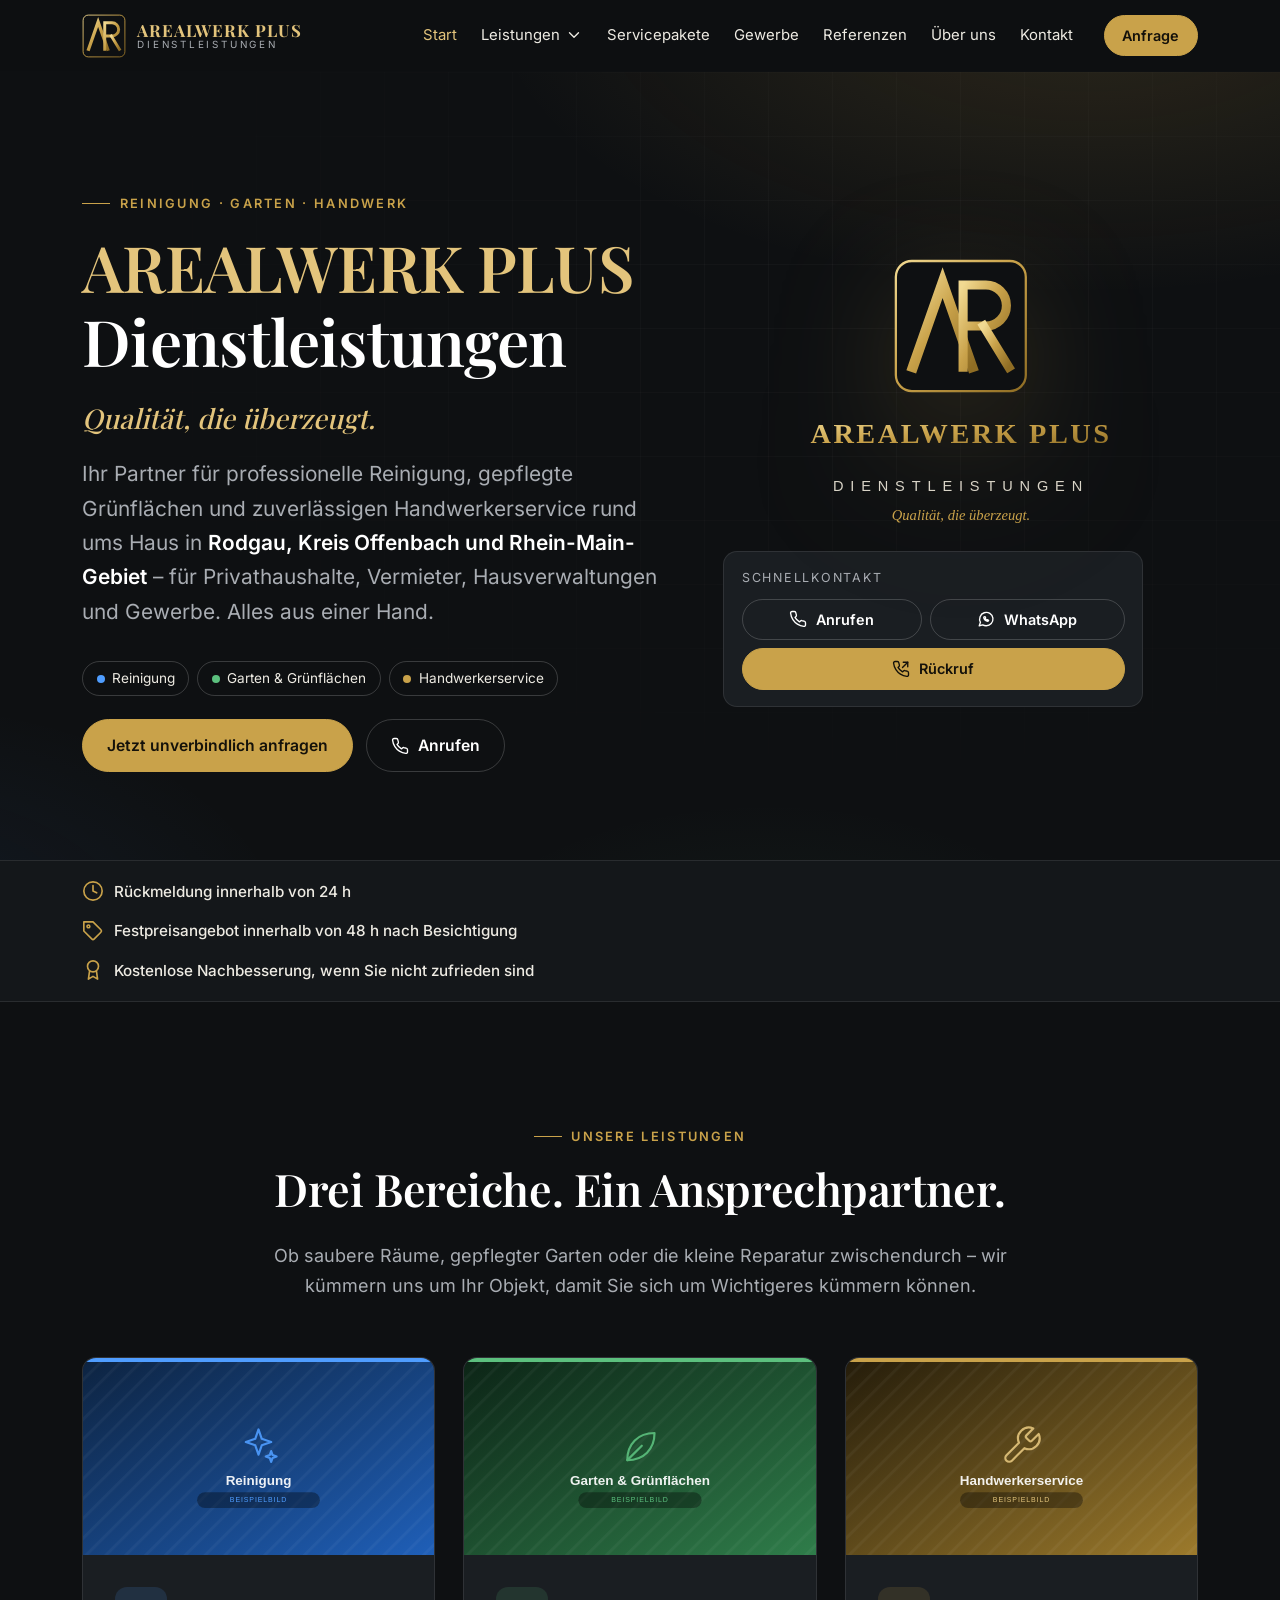
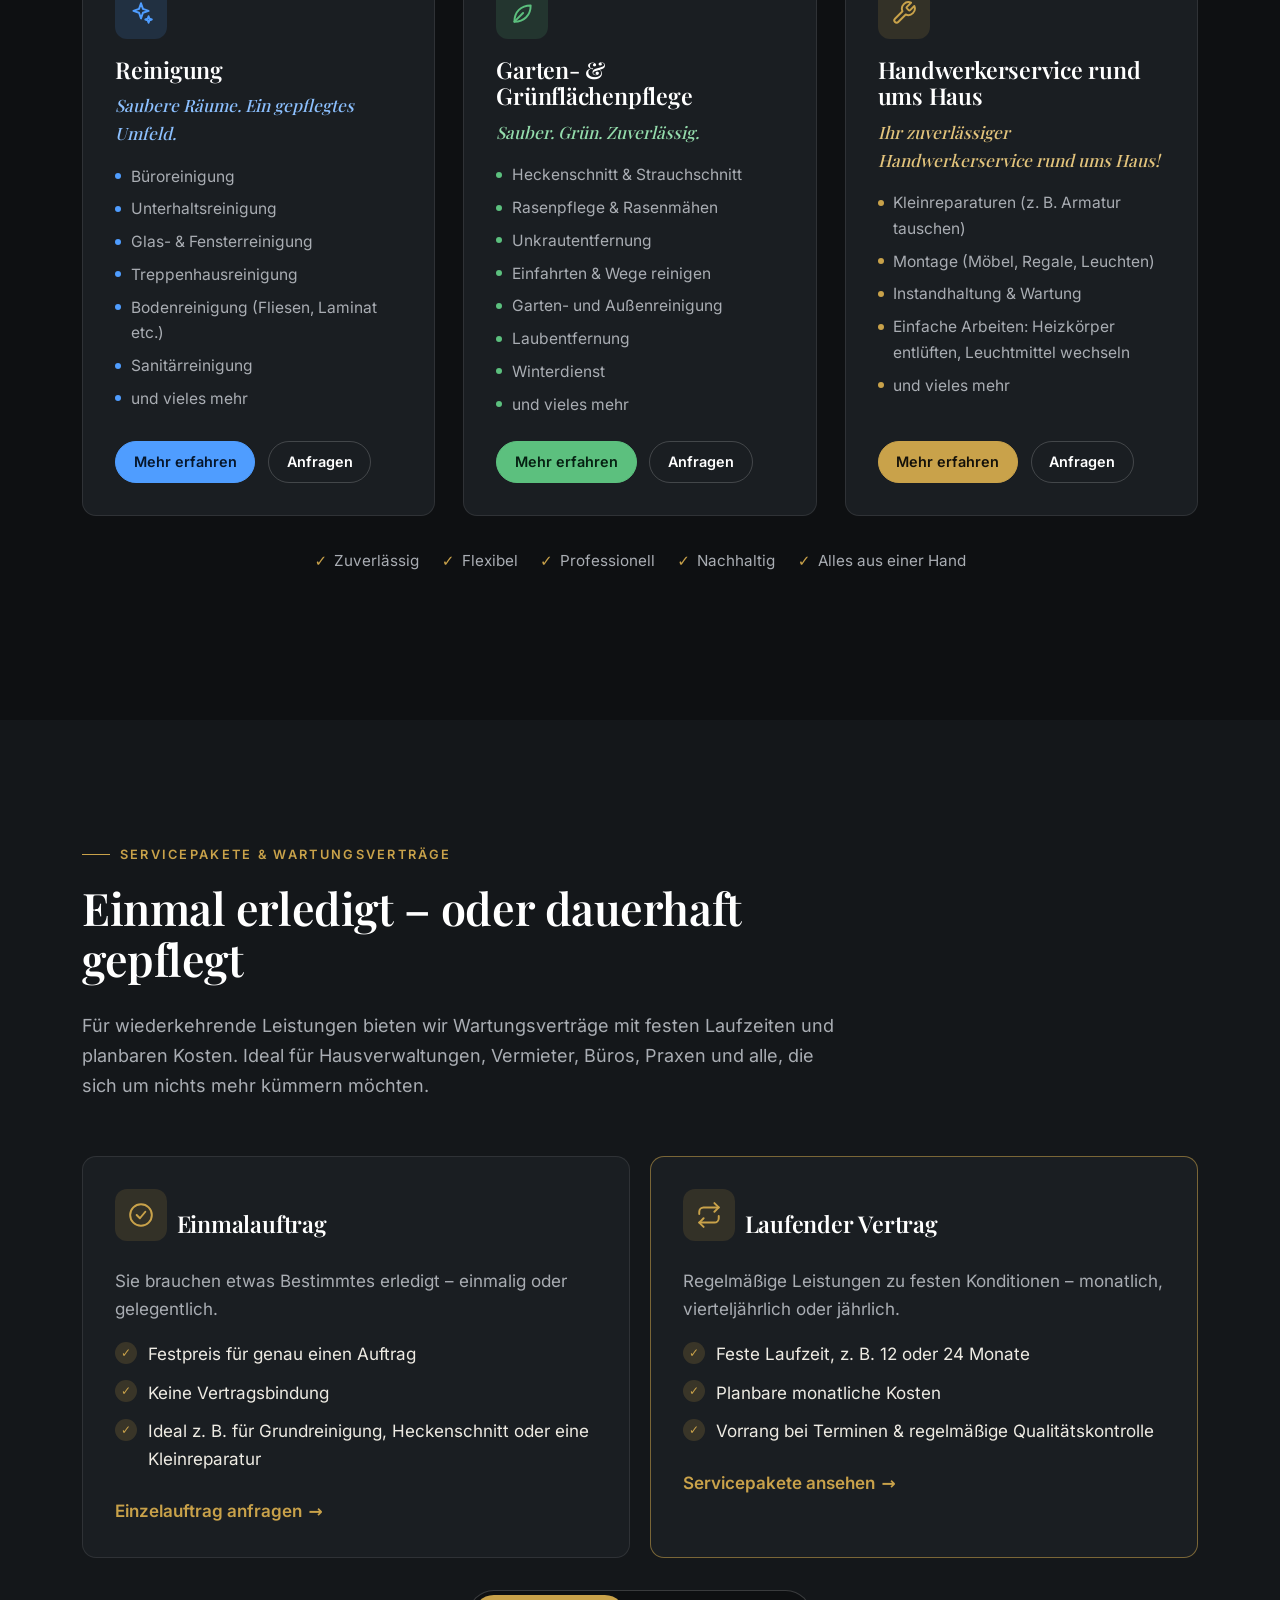
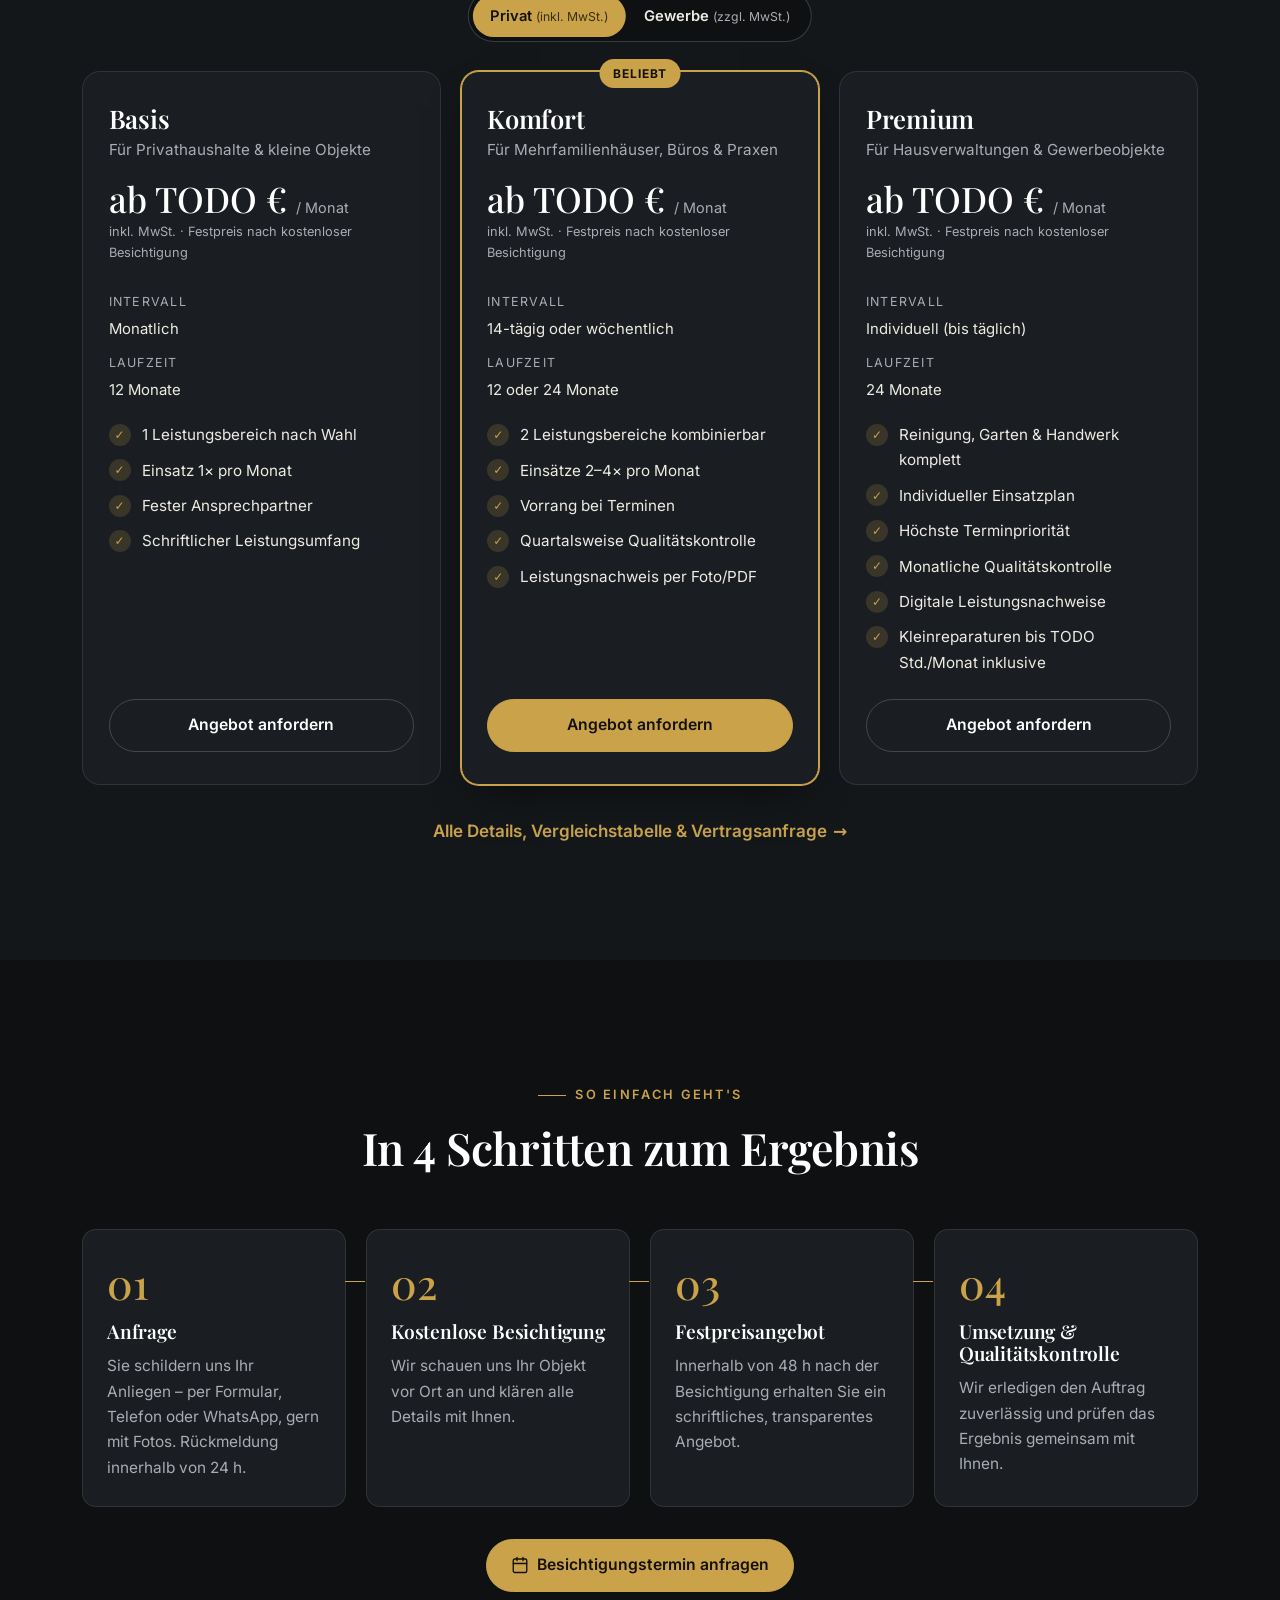
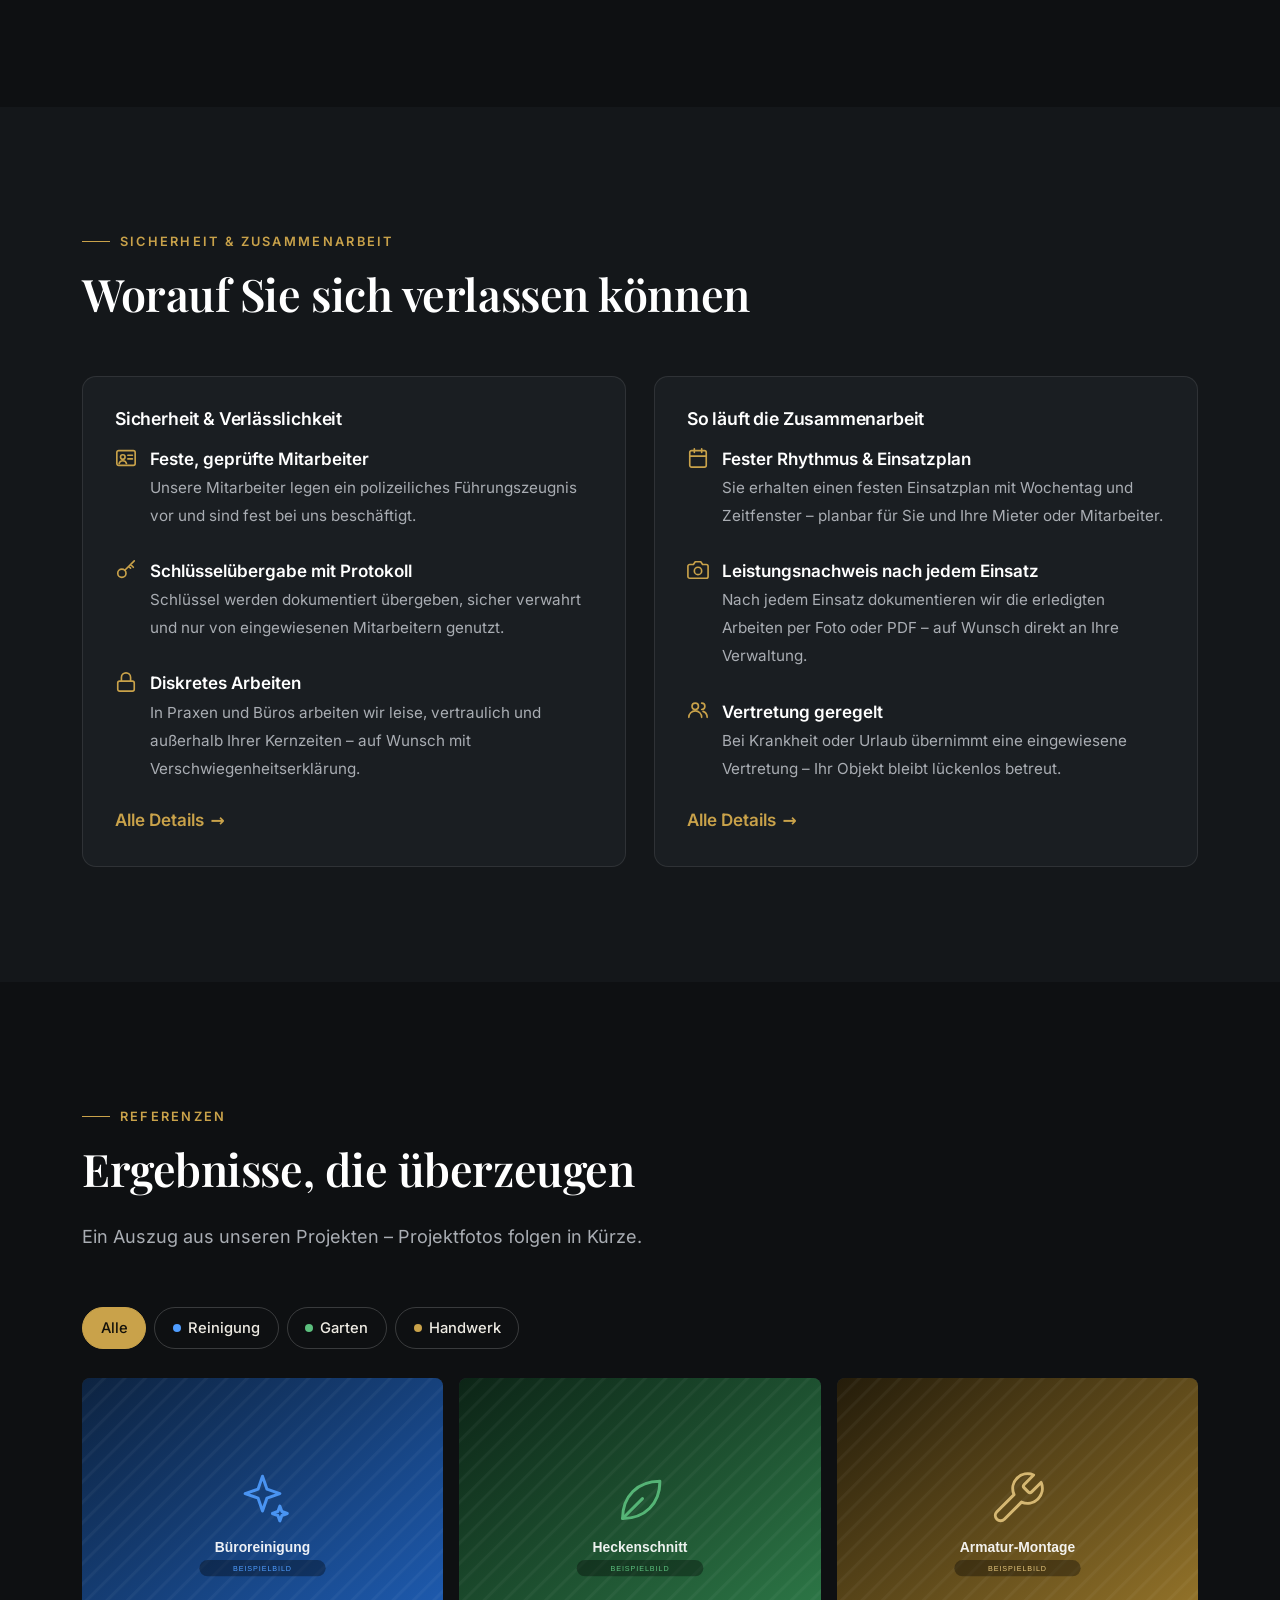
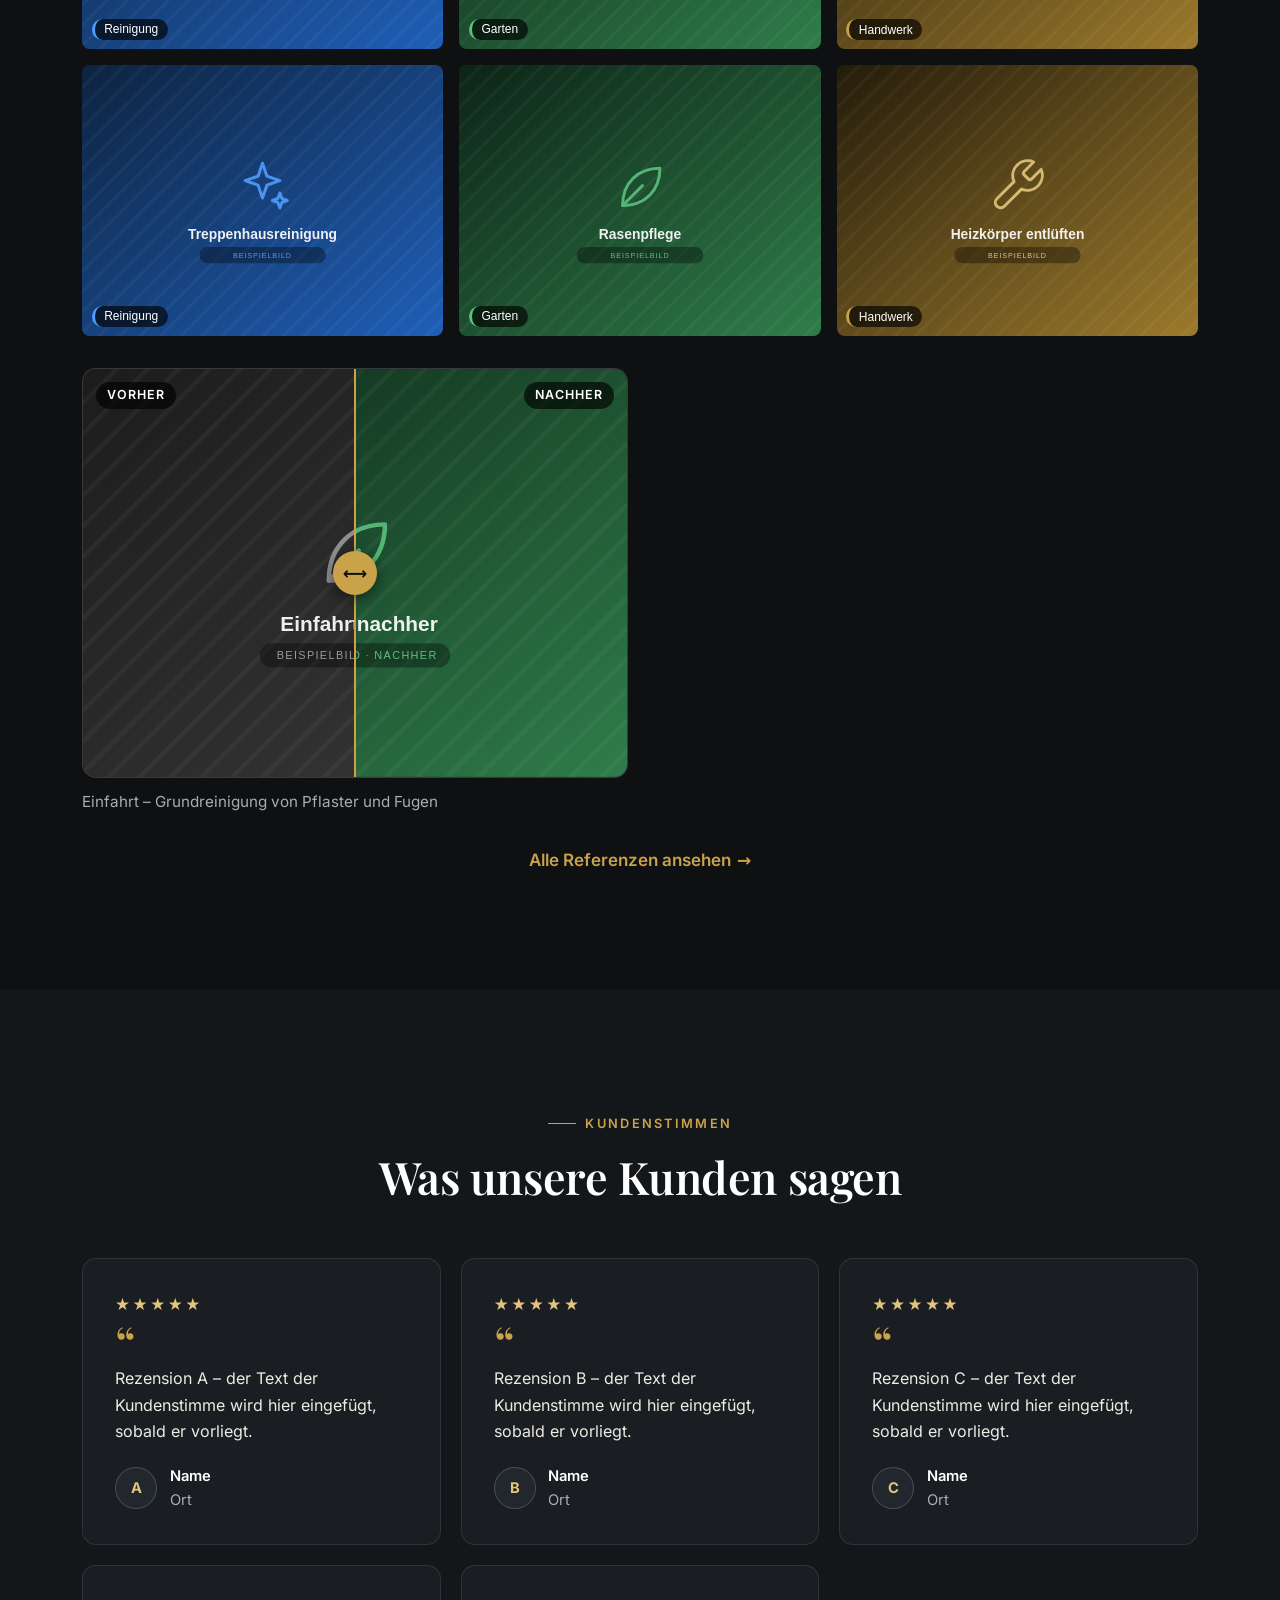
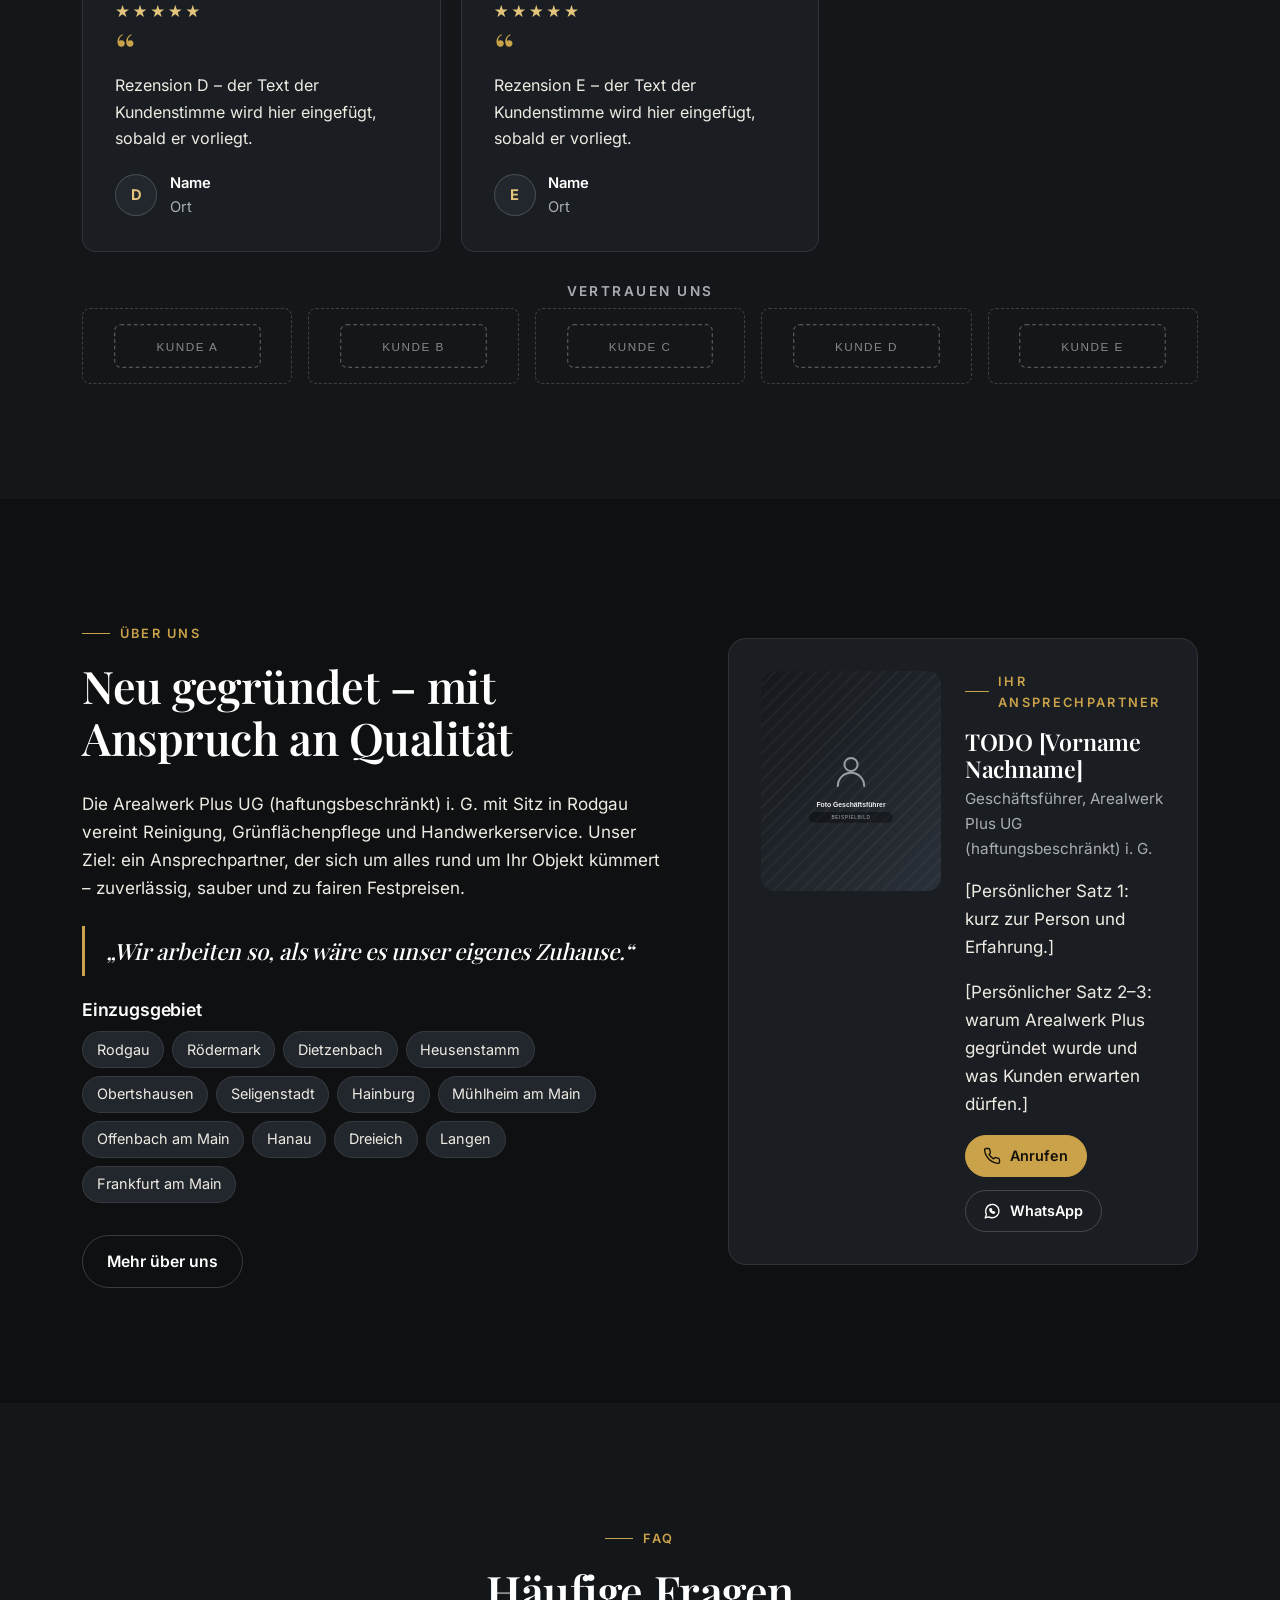
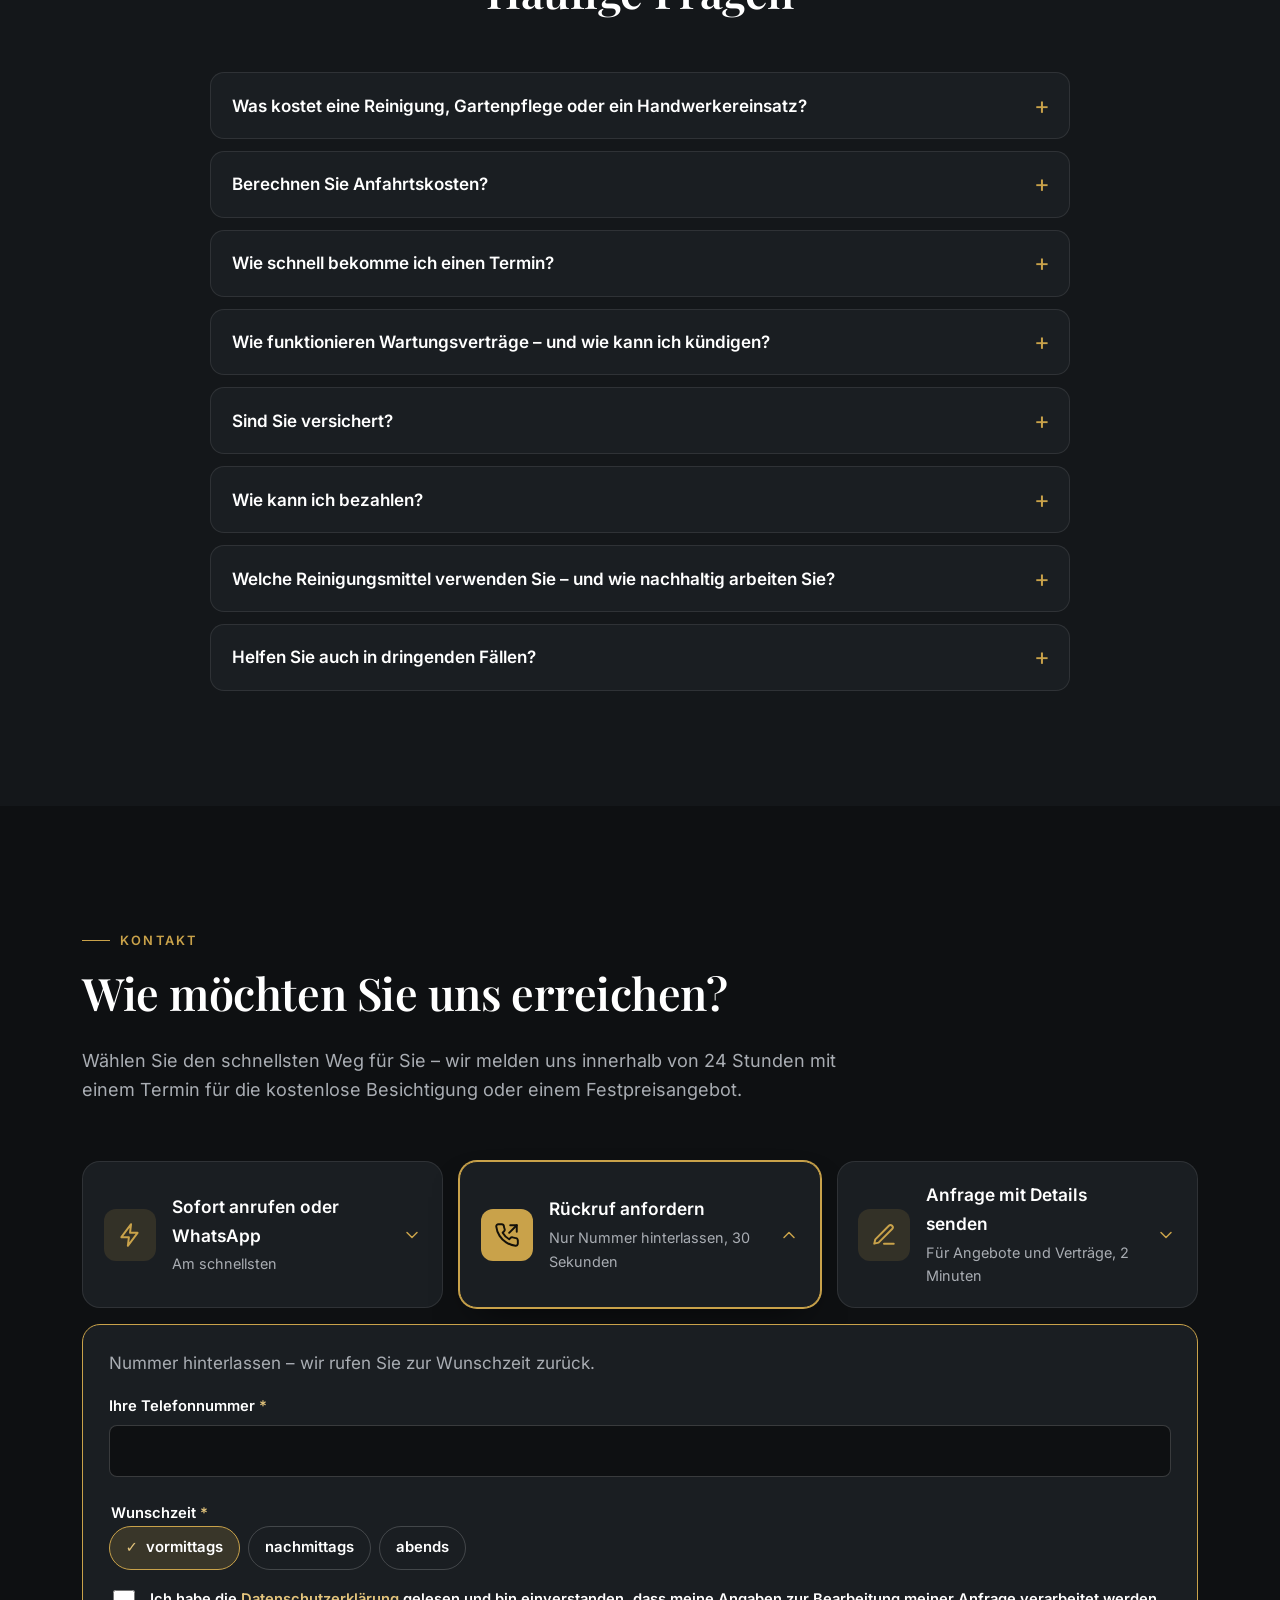
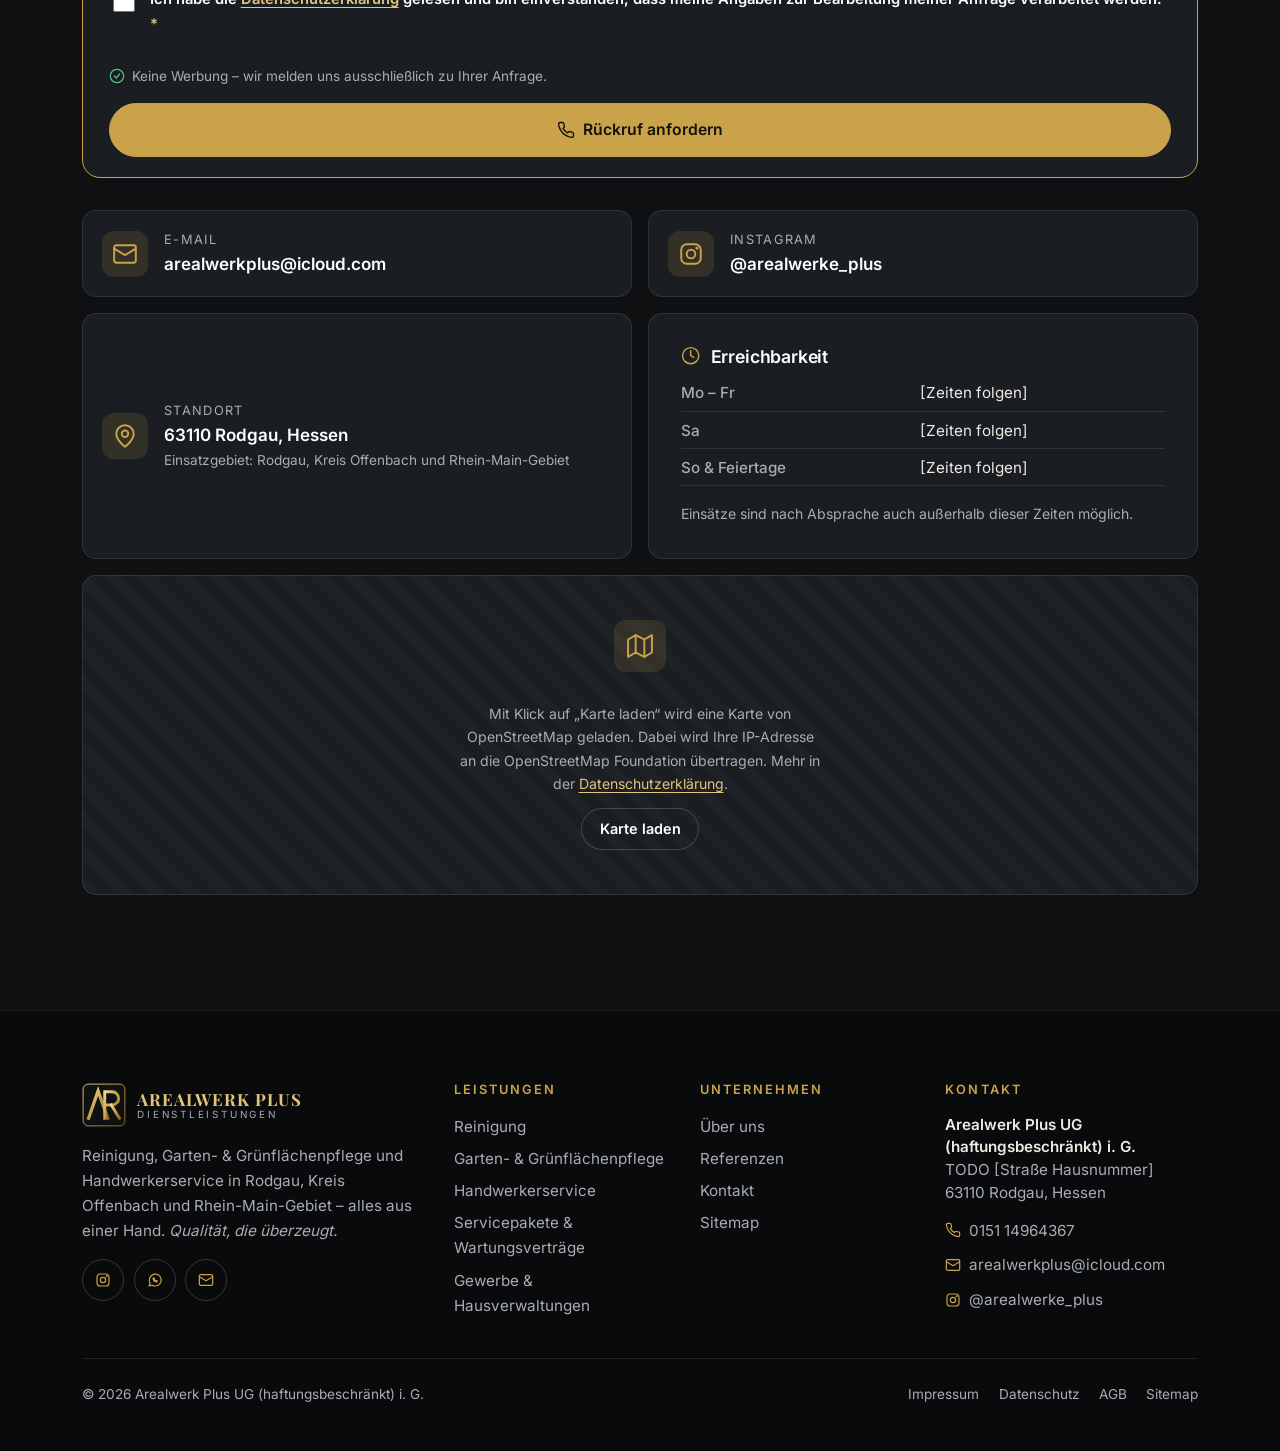
==== commit 39c74368: "Zentrale Konfiguration, Kontakt-Auswahl, Dopplungen entfernt, Rechtstexte - js/config.js als einzige" ====
--- a/index.html
+++ b/index.html
@@ -5,9 +5,7 @@
 <meta name="viewport" content="width=device-width, initial-scale=1">
 <title>Reinigung, Garten & Handwerkerservice in Rodgau | Arealwerk Plus UG (haftungsbeschränkt)</title>
 <meta name="description" content="Reinigung, Garten- & Grünflächenpflege und Handwerkerservice aus einer Hand in Rodgau, Kreis Offenbach und Rhein-Main-Gebiet. Festpreis nach kostenloser Besichtigung, Rückmeldung in 24 h, auch Wartungsverträge.">
-<!-- TODO: Testphase – zum Start noindex entfernen (TEST_MODE) -->
-<meta name="robots" content="noindex, nofollow">
-<!-- TODO: Bei eigener Domain BASE-URL in allen canonical/og-Tags ersetzen (siehe README) -->
+<meta name="robots" content="noindex, nofollow" data-cfg-robots="index, follow">
 <link rel="canonical" href="https://najeeb96-png.github.io/Arealwerke/">
 <meta name="theme-color" content="#0e1012">
 <meta property="og:type" content="website">
@@ -25,11 +23,11 @@
 <link rel="apple-touch-icon" href="apple-touch-icon.png">
 <link rel="preload" href="fonts/inter-latin.woff2" as="font" type="font/woff2" crossorigin>
 <link rel="preload" href="fonts/playfair-display-latin.woff2" as="font" type="font/woff2" crossorigin>
-<link rel="stylesheet" href="css/style.css">
+<link rel="stylesheet" href="css/style.css?v=1793836725">
 <script type="application/ld+json">
-{"@context": "https://schema.org", "@type": "FAQPage", "mainEntity": [{"@type": "Question", "name": "Was kostet eine Reinigung, Gartenpflege oder ein Handwerkereinsatz?", "acceptedAnswer": {"@type": "Answer", "text": "Das hängt von Objektgröße, Aufwand und Intervall ab. Richtpreise finden Sie bei jeder Leistung – verbindlich wird es mit dem schriftlichen Festpreisangebot nach einer kostenlosen Besichtigung (oder bei kleinen Aufträgen anhand von Fotos). Für regelmäßige Leistungen bieten wir Servicepakete mit planbaren Monatspreisen."}}, {"@type": "Question", "name": "Berechnen Sie Anfahrtskosten?", "acceptedAnswer": {"@type": "Answer", "text": "In unserem Einzugsgebiet rund um Rodgau, im Kreis Offenbach und im Rhein-Main-Gebiet ist die Anfahrt im Festpreis enthalten. Für Einsätze außerhalb nennen wir Ihnen eine mögliche Anfahrtspauschale vorab im Angebot."}}, {"@type": "Question", "name": "Wie schnell bekomme ich einen Termin?", "acceptedAnswer": {"@type": "Answer", "text": "Wir melden uns innerhalb von 24 Stunden an Werktagen zurück und vereinbaren zeitnah einen Besichtigungstermin. Das Festpreisangebot erhalten Sie innerhalb von 48 Stunden nach der Besichtigung. Kunden mit Wartungsvertrag haben Vorrang bei der Terminvergabe."}}, {"@type": "Question", "name": "Wie funktionieren Wartungsverträge – und wie kann ich kündigen?", "acceptedAnswer": {"@type": "Answer", "text": "Sie wählen Leistungen, Intervall (z. B. wöchentlich, monatlich, vierteljährlich) und Laufzeit. Alles wird in einem schriftlichen Vertrag festgehalten. Für Verbraucher gilt: Die Erstlaufzeit beträgt maximal 24 Monate; danach läuft der Vertrag unbefristet weiter und kann jederzeit mit einer Frist von einem Monat gekündigt werden (§ 309 Nr. 9 BGB). Für Unternehmen vereinbaren wir die Laufzeit und Kündigungsfrist individuell. Details unter Servicepakete &amp; Wartungsverträge."}}, {"@type": "Question", "name": "Sind Sie versichert?", "acceptedAnswer": {"@type": "Answer", "text": "Wir sind über eine Betriebshaftpflichtversicherung abgesichert, die Schäden abdeckt, die bei unserer Arbeit entstehen könnten. Einen Nachweis legen wir Ihnen auf Wunsch vor."}}, {"@type": "Question", "name": "Wie kann ich bezahlen?", "acceptedAnswer": {"@type": "Answer", "text": "Sie erhalten nach Abschluss eine Rechnung mit ausgewiesener Mehrwertsteuer und zahlen per Überweisung. Bei Verträgen bieten wir die bequeme Abbuchung per SEPA-Lastschrift an ; auf Wunsch ist auch Barzahlung gegen Quittung möglich."}}, {"@type": "Question", "name": "Welche Reinigungsmittel verwenden Sie – und wie nachhaltig arbeiten Sie?", "acceptedAnswer": {"@type": "Answer", "text": "Wir setzen bevorzugt umweltschonende, biologisch abbaubare Reinigungsmittel ein und dosieren sparsam. Grünschnitt entsorgen wir fachgerecht, Wege planen wir effizient. Haben Sie besondere Anforderungen (z. B. Allergien, Praxishygiene), stimmen wir die Mittel mit Ihnen ab."}}, {"@type": "Question", "name": "Helfen Sie auch in dringenden Fällen?", "acceptedAnswer": {"@type": "Answer", "text": "Bei dringenden Anliegen – etwa einem tropfenden Anschluss, einem kalten Heizkörper oder einer Reinigung nach einem Wasserschaden – rufen Sie uns am besten direkt an. Wir prüfen kurzfristig, ob und wann wir helfen können. Bei Gefahr (z. B. Gasgeruch, Rohrbruch an der Hauptleitung) wenden Sie sich bitte zuerst an den Notdienst Ihres Versorgers bzw. die 112."}}]}
+{"@context": "https://schema.org", "@type": "FAQPage", "mainEntity": [{"@type": "Question", "name": "Was kostet eine Reinigung, Gartenpflege oder ein Handwerkereinsatz?", "acceptedAnswer": {"@type": "Answer", "text": "Das hängt von Objektgröße, Aufwand und Intervall ab. Richtpreise finden Sie bei jeder Leistung – verbindlich wird es mit dem schriftlichen Festpreisangebot nach einer kostenlosen Besichtigung (oder bei kleinen Aufträgen anhand von Fotos). Für regelmäßige Leistungen bieten wir Servicepakete mit planbaren Monatspreisen."}}, {"@type": "Question", "name": "Berechnen Sie Anfahrtskosten?", "acceptedAnswer": {"@type": "Answer", "text": "In unserem Einzugsgebiet rund um Rodgau, im Kreis Offenbach und im Rhein-Main-Gebiet ist die Anfahrt im Festpreis enthalten. Für Einsätze außerhalb nennen wir Ihnen eine mögliche Anfahrtspauschale vorab im Angebot."}}, {"@type": "Question", "name": "Wie schnell bekomme ich einen Termin?", "acceptedAnswer": {"@type": "Answer", "text": "Wir melden uns innerhalb von 24 Stunden an Werktagen zurück und vereinbaren zeitnah einen Besichtigungstermin. Das Festpreisangebot erhalten Sie innerhalb von 48 Stunden nach der Besichtigung. Kunden mit Wartungsvertrag haben Vorrang bei der Terminvergabe."}}, {"@type": "Question", "name": "Wie funktionieren Wartungsverträge – und wie kann ich kündigen?", "acceptedAnswer": {"@type": "Answer", "text": "Sie wählen Leistungen, Intervall (z. B. wöchentlich, monatlich, vierteljährlich) und Laufzeit. Alles wird in einem schriftlichen Vertrag festgehalten. Kündigung zum Ende der Laufzeit mit TODO Monaten Frist. Für Verbraucher: Erstlaufzeit max. 24 Monate, danach unbefristet und monatlich kündbar (§ 309 Nr. 9 BGB). Mit Unternehmen individuell. Details unter Servicepakete &amp; Wartungsverträge."}}, {"@type": "Question", "name": "Sind Sie versichert?", "acceptedAnswer": {"@type": "Answer", "text": "Wir sind über eine Betriebshaftpflichtversicherung abgesichert, die Schäden abdeckt, die bei unserer Arbeit entstehen könnten. Einen Nachweis legen wir Ihnen auf Wunsch vor."}}, {"@type": "Question", "name": "Wie kann ich bezahlen?", "acceptedAnswer": {"@type": "Answer", "text": "Sie erhalten nach Abschluss eine Rechnung mit ausgewiesener Mehrwertsteuer und zahlen per Überweisung. Bei Verträgen ist auch die bequeme Abbuchung per SEPA-Lastschrift möglich, auf Wunsch ebenso Barzahlung gegen Quittung."}}, {"@type": "Question", "name": "Welche Reinigungsmittel verwenden Sie – und wie nachhaltig arbeiten Sie?", "acceptedAnswer": {"@type": "Answer", "text": "Wir setzen bevorzugt umweltschonende, biologisch abbaubare Reinigungsmittel ein und dosieren sparsam. Grünschnitt entsorgen wir fachgerecht, Wege planen wir effizient. Haben Sie besondere Anforderungen (z. B. Allergien, Praxishygiene), stimmen wir die Mittel mit Ihnen ab."}}, {"@type": "Question", "name": "Helfen Sie auch in dringenden Fällen?", "acceptedAnswer": {"@type": "Answer", "text": "Bei dringenden Anliegen – etwa einem tropfenden Anschluss, einem kalten Heizkörper oder einer Reinigung nach einem Wasserschaden – rufen Sie uns am besten direkt an. Wir prüfen kurzfristig, ob und wann wir helfen können. Bei Gefahr (z. B. Gasgeruch, Rohrbruch an der Hauptleitung) wenden Sie sich bitte zuerst an den Notdienst Ihres Versorgers bzw. die 112."}}]}
 </script>
-<script type="application/ld+json">
+<script type="application/ld+json" data-ld="firma">
 {
   "@context": "https://schema.org",
   "@type": [
@@ -37,7 +35,7 @@
     "HomeAndConstructionBusiness"
   ],
   "@id": "https://najeeb96-png.github.io/Arealwerke/#firma",
-  "name": "Arealwerk Plus UG (haftungsbeschränkt)",
+  "name": "Arealwerk Plus UG (haftungsbeschränkt) i. G.",
   "alternateName": "AREALWERK PLUS Dienstleistungen",
   "legalName": "Arealwerk Plus UG (haftungsbeschränkt)",
   "slogan": "Qualität, die überzeugt.",
@@ -209,6 +207,13 @@
             "itemOffered": {
               "@type": "Service",
               "name": "Laubentfernung"
+            }
+          },
+          {
+            "@type": "Offer",
+            "itemOffered": {
+              "@type": "Service",
+              "name": "Winterdienst"
             }
           }
         ]
@@ -270,13 +275,9 @@
       <img src="images/logo-mark.svg" alt="" width="44" height="44">
       <span class="brand-text"><span class="brand-name">AREALWERK PLUS</span><span class="brand-sub">Dienstleistungen</span></span>
     </a>
-    <button class="nav-toggle" type="button" aria-expanded="false" aria-controls="main-nav" aria-label="Menü öffnen">
-      <span class="nav-toggle-bars"></span>
-    </button>
+    <button class="nav-toggle" type="button" aria-expanded="false" aria-controls="main-nav" aria-label="Menü öffnen"><span class="nav-toggle-bars"></span></button>
     <nav class="main-nav" id="main-nav" aria-label="Hauptnavigation">
-      <ul class="nav-list">
-        <li><a href="./" aria-current="page">Start</a></li><li><button class="nav-sub-toggle" type="button" aria-expanded="false" aria-controls="nav-sub-leistungen">Leistungen <svg class="nav-chevron" viewBox="0 0 24 24" fill="none" stroke="currentColor" stroke-width="1.8" stroke-linecap="round" stroke-linejoin="round" aria-hidden="true" focusable="false"><path d="M6 9l6 6 6-6"/></svg></button><ul class="nav-sub" id="nav-sub-leistungen"><li><a href="reinigung/"><span class="dot" style="background:var(--c-blue)"></span>Reinigung</a></li><li><a href="garten/"><span class="dot" style="background:var(--c-green)"></span>Garten & Grünflächen</a></li><li><a href="handwerk/"><span class="dot" style="background:var(--c-gold)"></span>Handwerkerservice</a></li></ul></li><li><a href="servicepakete/">Servicepakete</a></li><li><a href="gewerbe/">Gewerbe</a></li><li><a href="referenzen/">Referenzen</a></li><li><a href="ueber-uns/">Über uns</a></li><li><a href="kontakt/">Kontakt</a></li>
-      </ul>
+      <ul class="nav-list"><li><a href="./" aria-current="page">Start</a></li><li><button class="nav-sub-toggle" type="button" aria-expanded="false" aria-controls="nav-sub-leistungen">Leistungen <svg class="nav-chevron" viewBox="0 0 24 24" fill="none" stroke="currentColor" stroke-width="1.8" stroke-linecap="round" stroke-linejoin="round" aria-hidden="true" focusable="false"><path d="M6 9l6 6 6-6"/></svg></button><ul class="nav-sub" id="nav-sub-leistungen"><li><a href="reinigung/"><span class="dot" style="background:var(--c-blue)"></span>Reinigung</a></li><li><a href="garten/"><span class="dot" style="background:var(--c-green)"></span>Garten & Grünflächen</a></li><li><a href="handwerk/"><span class="dot" style="background:var(--c-gold)"></span>Handwerkerservice</a></li></ul></li><li><a href="servicepakete/">Servicepakete</a></li><li><a href="gewerbe/">Gewerbe</a></li><li><a href="referenzen/">Referenzen</a></li><li><a href="ueber-uns/">Über uns</a></li><li><a href="kontakt/">Kontakt</a></li></ul>
       <div class="nav-cta"><a class="btn btn--gold btn--small" href="kontakt/#anfrage">Anfrage</a></div>
     </nav>
   </div>
@@ -301,44 +302,15 @@
       </div>
     </div>
     <div class="hero-side">
-      <img class="hero-logo hero-logo--small" src="images/logo.svg" alt="Logo AREALWERK PLUS Dienstleistungen" width="420" height="330" fetchpriority="high">
-      <form class="form form--callback js-form" id="rf-hero" action="https://api.web3forms.com/submit" method="POST" data-success="danke/?typ=rueckruf" data-mailto="arealwerkplus@icloud.com" aria-labelledby="rf-hero-title">
-  <h3 id="rf-hero-title"><svg viewBox="0 0 24 24" fill="none" stroke="currentColor" stroke-width="1.8" stroke-linecap="round" stroke-linejoin="round" aria-hidden="true" focusable="false"><path d="M22 16.9v3a2 2 0 01-2.2 2 19.8 19.8 0 01-8.6-3.1 19.5 19.5 0 01-6-6A19.8 19.8 0 012.1 4.2 2 2 0 014.1 2h3a2 2 0 012 1.7c.1 1 .4 1.9.7 2.8a2 2 0 01-.5 2.1L8 9.9a16 16 0 006 6l1.3-1.3a2 2 0 012.1-.4c.9.3 1.8.6 2.8.7a2 2 0 011.7 2z"/><path d="M15 3h6v6"/><path d="M21 3l-7 7"/></svg> Schneller Rückruf</h3>
-  <p class="muted">Nummer hinterlassen – wir rufen Sie zur Wunschzeit zurück.</p>
-  <div class="form-grid">
-    <!-- TODO: Web3Forms-Zugangsschlüssel eintragen (https://web3forms.com). Solange "TODO…" drinsteht, öffnet sich beim Absenden das E-Mail-Programm (mailto-Fallback). -->
-    <input type="hidden" name="access_key" value="TODO_WEB3FORMS_ACCESS_KEY">
-    <input type="hidden" name="subject" value="Rückrufwunsch über die Webseite">
-    <input type="hidden" name="from_name" value="Webseite Arealwerk Plus">
-    <input type="hidden" name="redirect" value="https://najeeb96-png.github.io/Arealwerke/danke/">
-    <input type="checkbox" name="botcheck" class="hp-field" tabindex="-1" autocomplete="off" aria-hidden="true">
-    <div class="field full">
-      <label for="rf-hero-tel">Ihre Telefonnummer <span class="req" aria-hidden="true">*</span></label>
-      <input type="tel" id="rf-hero-tel" name="telefon" autocomplete="tel" required aria-describedby="rf-hero-tel-error" data-error="Bitte geben Sie Ihre Telefonnummer an." data-label="Telefon">
-      <span class="field-error" id="rf-hero-tel-error"></span>
-    </div>
-    <fieldset class="field full">
-      <legend>Wunschzeit <span class="req" aria-hidden="true">*</span></legend>
-      <div class="options">
-        <label class="option"><input type="radio" name="wunschzeit" value="vormittags" required checked><span>vormittags</span></label>
-        <label class="option"><input type="radio" name="wunschzeit" value="nachmittags"><span>nachmittags</span></label>
-        <label class="option"><input type="radio" name="wunschzeit" value="abends"><span>abends</span></label>
-      </div>
-    </fieldset>
-    <div class="field full">
-      <label class="consent" for="rf-hero-dsgvo">
-        <input type="checkbox" id="rf-hero-dsgvo" name="datenschutz" value="akzeptiert" required aria-describedby="rf-hero-dsgvo-error" data-error="Bitte stimmen Sie der Datenverarbeitung zu.">
-        <span>Ich habe die <a href="datenschutz/">Datenschutzerklärung</a> gelesen und bin einverstanden, dass meine Angaben zur Bearbeitung meiner Anfrage verarbeitet werden. <span class="req" aria-hidden="true">*</span></span>
-      </label>
-      <span class="field-error" id="rf-hero-dsgvo-error"></span>
-    </div>
-  </div>
-  <div class="form-foot">
-    <p class="no-ads"><svg viewBox="0 0 24 24" fill="none" stroke="currentColor" stroke-width="1.8" stroke-linecap="round" stroke-linejoin="round" aria-hidden="true" focusable="false"><circle cx="12" cy="12" r="10"/><path d="M8 12l3 3 5-6"/></svg> Keine Werbung – wir melden uns ausschließlich zu Ihrer Anfrage.</p>
-    <button class="btn btn--gold" type="submit"><svg viewBox="0 0 24 24" fill="none" stroke="currentColor" stroke-width="1.8" stroke-linecap="round" stroke-linejoin="round" aria-hidden="true" focusable="false"><path d="M22 16.9v3a2 2 0 01-2.2 2 19.8 19.8 0 01-8.6-3.1 19.5 19.5 0 01-6-6A19.8 19.8 0 012.1 4.2 2 2 0 014.1 2h3a2 2 0 012 1.7c.1 1 .4 1.9.7 2.8a2 2 0 01-.5 2.1L8 9.9a16 16 0 006 6l1.3-1.3a2 2 0 012.1-.4c.9.3 1.8.6 2.8.7a2 2 0 011.7 2z"/></svg> Rückruf anfordern</button>
-  </div>
-  <div class="form-status" role="status" aria-live="polite" tabindex="-1"></div>
-</form>
+      <img class="hero-logo" src="images/logo.svg" alt="Logo AREALWERK PLUS Dienstleistungen" width="420" height="330" fetchpriority="high">
+      <div class="hero-quick">
+        <p class="hero-quick-title">Schnellkontakt</p>
+        <div class="hero-quick-btns">
+          <a class="btn btn--ghost btn--small" href="tel:+4915114964367" data-cfg-href="tel"><svg viewBox="0 0 24 24" fill="none" stroke="currentColor" stroke-width="1.8" stroke-linecap="round" stroke-linejoin="round" aria-hidden="true" focusable="false"><path d="M22 16.9v3a2 2 0 01-2.2 2 19.8 19.8 0 01-8.6-3.1 19.5 19.5 0 01-6-6A19.8 19.8 0 012.1 4.2 2 2 0 014.1 2h3a2 2 0 012 1.7c.1 1 .4 1.9.7 2.8a2 2 0 01-.5 2.1L8 9.9a16 16 0 006 6l1.3-1.3a2 2 0 012.1-.4c.9.3 1.8.6 2.8.7a2 2 0 011.7 2z"/></svg> Anrufen</a>
+          <a class="btn btn--ghost btn--small" href="https://wa.me/4915114964367" data-cfg-href="whatsapp" target="_blank" rel="noopener"><svg viewBox="0 0 24 24" fill="none" stroke="currentColor" stroke-width="1.8" stroke-linecap="round" stroke-linejoin="round" aria-hidden="true" focusable="false"><path d="M3 21l1.6-4.6A8.9 8.9 0 1112 21a9 9 0 01-4.4-1.2z"/><path d="M9 9.5c0 3 2.5 5.5 5.5 5.5l1-1.3-1.8-.9-.7.7a4 4 0 01-2.1-2.1l.7-.7-.9-1.8z"/></svg> WhatsApp</a>
+          <a class="btn btn--gold btn--small" href="#kontakt"><svg viewBox="0 0 24 24" fill="none" stroke="currentColor" stroke-width="1.8" stroke-linecap="round" stroke-linejoin="round" aria-hidden="true" focusable="false"><path d="M22 16.9v3a2 2 0 01-2.2 2 19.8 19.8 0 01-8.6-3.1 19.5 19.5 0 01-6-6A19.8 19.8 0 012.1 4.2 2 2 0 014.1 2h3a2 2 0 012 1.7c.1 1 .4 1.9.7 2.8a2 2 0 01-.5 2.1L8 9.9a16 16 0 006 6l1.3-1.3a2 2 0 012.1-.4c.9.3 1.8.6 2.8.7a2 2 0 011.7 2z"/><path d="M15 3h6v6"/><path d="M21 3l-7 7"/></svg> Rückruf</a>
+        </div>
+      </div>
     </div>
   </div>
 </section>
@@ -371,7 +343,7 @@
     <span class="icon-badge"><svg viewBox="0 0 24 24" fill="none" stroke="currentColor" stroke-width="1.8" stroke-linecap="round" stroke-linejoin="round" aria-hidden="true" focusable="false"><path d="M5 20c0-9 6-15 15-15 0 9-6 15-15 15z"/><path d="M5 20l8-8"/></svg></span>
     <h3>Garten- &amp; Grünflächenpflege</h3>
     <p class="motto">Sauber. Grün. Zuverlässig.</p>
-    <ul><li>Heckenschnitt &amp; Strauchschnitt</li><li>Rasenpflege &amp; Rasenmähen</li><li>Unkrautentfernung</li><li>Einfahrten &amp; Wege reinigen</li><li>Garten- und Außenreinigung</li><li>Laubentfernung</li><li>und vieles mehr</li></ul>
+    <ul><li>Heckenschnitt &amp; Strauchschnitt</li><li>Rasenpflege &amp; Rasenmähen</li><li>Unkrautentfernung</li><li>Einfahrten &amp; Wege reinigen</li><li>Garten- und Außenreinigung</li><li>Laubentfernung</li><li>Winterdienst</li><li>und vieles mehr</li></ul>
     <div class="btn-row">
       <a class="btn btn--small" href="garten/">Mehr erfahren</a>
       <a class="btn btn--ghost btn--small" href="kontakt/?bereich=garten#anfrage">Anfragen</a>
@@ -393,7 +365,7 @@
 </article>
     </div>
     <div class="mt-2"><ul class="benefits" aria-label="Unsere Vorteile"><li>Zuverlässig</li><li>Flexibel</li><li>Professionell</li><li>Nachhaltig</li><li>Alles aus einer Hand</li></ul></div>
-    <div class="center mt-2"><a class="btn btn--ghost" href="downloads/flyer.pdf" download><svg viewBox="0 0 24 24" fill="none" stroke="currentColor" stroke-width="1.8" stroke-linecap="round" stroke-linejoin="round" aria-hidden="true" focusable="false"><path d="M21 15v4a2 2 0 01-2 2H5a2 2 0 01-2-2v-4M7 10l5 5 5-5M12 15V3"/></svg> Flyer herunterladen (PDF)</a></div>
+    <div class="center mt-2"><span data-cfg-wrap hidden><a class="btn btn--ghost" href="#" data-cfg-href="flyer" data-root="" download><svg viewBox="0 0 24 24" fill="none" stroke="currentColor" stroke-width="1.8" stroke-linecap="round" stroke-linejoin="round" aria-hidden="true" focusable="false"><path d="M21 15v4a2 2 0 01-2 2H5a2 2 0 01-2-2v-4M7 10l5 5 5-5M12 15V3"/></svg> Flyer herunterladen (PDF)</a></span></div>
   </div>
 </section>
 
@@ -426,7 +398,7 @@
     <a class="link-arrow" href="servicepakete/">Servicepakete ansehen</a>
   </article>
 </div>
-    <div class="mt-2"><div class="price-toggle" role="group" aria-label="Preisanzeige wählen">
+    <div class="mt-2"><div data-price-scope="privat"><div class="price-toggle" role="group" aria-label="Preisanzeige wählen">
   <button type="button" class="price-toggle-btn" data-price-mode="privat" aria-pressed="true">Privat <small>(inkl. MwSt.)</small></button>
   <button type="button" class="price-toggle-btn" data-price-mode="gewerbe" aria-pressed="false">Gewerbe <small>(zzgl. MwSt.)</small></button>
 </div><div class="compare"><article class="plan reveal">
@@ -466,46 +438,35 @@
     <dt>Intervall</dt><dd>Individuell (bis täglich)</dd>
     <dt>Laufzeit</dt><dd>24 Monate <!-- TODO: Laufzeit bestätigen --></dd>
   </dl>
-  <ul class="check-list"><li>Reinigung, Garten &amp; Handwerk komplett</li><li>Individueller Einsatzplan</li><li>Höchste Terminpriorität</li><li>Monatliche Qualitätskontrolle</li><li>Digitale Leistungsnachweise</li><li>Kleinreparaturen inklusive (Kontingent)</li></ul>
+  <ul class="check-list"><li>Reinigung, Garten &amp; Handwerk komplett</li><li>Individueller Einsatzplan</li><li>Höchste Terminpriorität</li><li>Monatliche Qualitätskontrolle</li><li>Digitale Leistungsnachweise</li><li>Kleinreparaturen bis TODO Std./Monat inklusive</li></ul>
   <a class="btn btn--ghost btn--block" href="servicepakete/#vertragsanfrage">Angebot anfordern</a>
-</article></div></div>
+</article></div></div></div>
     <div class="center mt-2"><a class="link-arrow" href="servicepakete/">Alle Details, Vergleichstabelle &amp; Vertragsanfrage</a></div>
   </div>
 </section>
 
-<section class="section" id="zusammenarbeit" aria-labelledby="coop-title">
-  <div class="container">
-    <div class="section-head">
-      <span class="eyebrow">Im Vertrag</span>
-      <h2 id="coop-title">So läuft die Zusammenarbeit</h2>
-      <p>Damit Sie sich um nichts kümmern müssen, haben wir feste Abläufe – vom Einsatzplan bis zur Rechnung.</p>
-    </div>
-    <div class="grid grid-3"><article class="card reveal"><span class="icon-badge"><svg viewBox="0 0 24 24" fill="none" stroke="currentColor" stroke-width="1.8" stroke-linecap="round" stroke-linejoin="round" aria-hidden="true" focusable="false"><rect x="3" y="4" width="18" height="18" rx="2"/><path d="M16 2v4M8 2v4M3 10h18"/></svg></span><h3>Fester Rhythmus &amp; Einsatzplan</h3><p class="muted">Sie erhalten einen festen Einsatzplan mit Wochentag und Zeitfenster – planbar für Sie und Ihre Mieter oder Mitarbeiter.</p></article><article class="card reveal"><span class="icon-badge"><svg viewBox="0 0 24 24" fill="none" stroke="currentColor" stroke-width="1.8" stroke-linecap="round" stroke-linejoin="round" aria-hidden="true" focusable="false"><path d="M23 19a2 2 0 01-2 2H3a2 2 0 01-2-2V8a2 2 0 012-2h4l2-3h6l2 3h4a2 2 0 012 2z"/><circle cx="12" cy="13" r="4"/></svg></span><h3>Leistungsnachweis nach jedem Einsatz</h3><p class="muted">Nach jedem Einsatz dokumentieren wir die erledigten Arbeiten per Foto oder PDF – auf Wunsch direkt an Ihre Verwaltung.</p></article><article class="card reveal"><span class="icon-badge"><svg viewBox="0 0 24 24" fill="none" stroke="currentColor" stroke-width="1.8" stroke-linecap="round" stroke-linejoin="round" aria-hidden="true" focusable="false"><path d="M3 21l1.6-4.6A8.9 8.9 0 1112 21a9 9 0 01-4.4-1.2z"/><path d="M9 9.5c0 3 2.5 5.5 5.5 5.5l1-1.3-1.8-.9-.7.7a4 4 0 01-2.1-2.1l.7-.7-.9-1.8z"/></svg></span><h3>Ansprechpartner per WhatsApp</h3><p class="muted">Ihr fester Ansprechpartner ist per WhatsApp, Telefon und E-Mail erreichbar – kurze Wege, schnelle Antworten.</p></article><article class="card reveal"><span class="icon-badge"><svg viewBox="0 0 24 24" fill="none" stroke="currentColor" stroke-width="1.8" stroke-linecap="round" stroke-linejoin="round" aria-hidden="true" focusable="false"><circle cx="9" cy="8" r="3.5"/><path d="M2 20c0-3.9 3.1-7 7-7s7 3.1 7 7"/><path d="M16 4.5a3.5 3.5 0 010 7M22 20c0-3-1.8-5.5-4.5-6.5"/></svg></span><h3>Vertretung geregelt</h3><p class="muted">Bei Krankheit oder Urlaub übernimmt eine eingewiesene Vertretung – Ihr Objekt bleibt lückenlos betreut.</p></article><article class="card reveal"><span class="icon-badge"><svg viewBox="0 0 24 24" fill="none" stroke="currentColor" stroke-width="1.8" stroke-linecap="round" stroke-linejoin="round" aria-hidden="true" focusable="false"><path d="M18 7a7 7 0 100 10M4 10h10M4 14h10"/></svg></span><h3>Monatliche Rechnung</h3><p class="muted">Eine übersichtliche Rechnung pro Monat mit ausgewiesener MwSt. und Leistungsaufstellung. <!-- TODO: Prüfen, ob Kleinunternehmerregelung gilt --></p></article><article class="card reveal"><span class="icon-badge"><svg viewBox="0 0 24 24" fill="none" stroke="currentColor" stroke-width="1.8" stroke-linecap="round" stroke-linejoin="round" aria-hidden="true" focusable="false"><rect x="8" y="2" width="8" height="4" rx="1"/><path d="M16 4h2a2 2 0 012 2v14a2 2 0 01-2 2H6a2 2 0 01-2-2V6a2 2 0 012-2h2M9 12l2 2 4-4"/></svg></span><h3>Qualitätskontrolle im festen Intervall</h3><p class="muted">Wir prüfen unsere Arbeit regelmäßig selbst – je nach Paket monatlich oder quartalsweise – und besprechen das Ergebnis mit Ihnen.</p></article></div>
-  </div>
-</section>
-
-<section class="section section--alt" id="ablauf" aria-labelledby="ablauf-title">
+<section class="section" id="ablauf" aria-labelledby="ablauf-title">
   <div class="container">
     <div class="section-head section-head--center">
       <span class="eyebrow">So einfach geht's</span>
       <h2 id="ablauf-title">In 4 Schritten zum Ergebnis</h2>
     </div>
     <ol class="steps"><li class="step reveal"><h3>Anfrage</h3><p>Sie schildern uns Ihr Anliegen – per Formular, Telefon oder WhatsApp, gern mit Fotos. Rückmeldung innerhalb von 24 h.</p></li><li class="step reveal"><h3>Kostenlose Besichtigung</h3><p>Wir schauen uns Ihr Objekt vor Ort an und klären alle Details mit Ihnen.</p></li><li class="step reveal"><h3>Festpreisangebot</h3><p>Innerhalb von 48 h nach der Besichtigung erhalten Sie ein schriftliches, transparentes Angebot.</p></li><li class="step reveal"><h3>Umsetzung &amp; Qualitätskontrolle</h3><p>Wir erledigen den Auftrag zuverlässig und prüfen das Ergebnis gemeinsam mit Ihnen.</p></li></ol>
-    <div class="center mt-2"><a class="btn btn--gold" href="kontakt/#besichtigung"><svg viewBox="0 0 24 24" fill="none" stroke="currentColor" stroke-width="1.8" stroke-linecap="round" stroke-linejoin="round" aria-hidden="true" focusable="false"><rect x="3" y="4" width="18" height="18" rx="2"/><path d="M16 2v4M8 2v4M3 10h18"/></svg> Besichtigungstermin anfragen</a></div>
-  </div>
-</section>
-
-<section class="section" id="sicherheit" aria-labelledby="sich-title">
-  <div class="container">
-    <div class="section-head section-head--center">
-      <span class="eyebrow">Sicherheit &amp; Verlässlichkeit</span>
-      <h2 id="sich-title">Wem Sie Ihre Schlüssel anvertrauen</h2>
-    </div>
-    <div class="grid grid-3"><article class="card reveal"><span class="icon-badge"><svg viewBox="0 0 24 24" fill="none" stroke="currentColor" stroke-width="1.8" stroke-linecap="round" stroke-linejoin="round" aria-hidden="true" focusable="false"><rect x="2" y="4" width="20" height="16" rx="2"/><circle cx="8.5" cy="11" r="2.5"/><path d="M4.5 18c.5-2 2-3 4-3s3.5 1 4 3M14 9h5M14 13h5"/></svg></span><h3>Feste, geprüfte Mitarbeiter</h3><p class="muted">Unsere Mitarbeiter legen ein polizeiliches Führungszeugnis vor und sind fest bei uns beschäftigt.</p></article><article class="card reveal"><span class="icon-badge"><svg viewBox="0 0 24 24" fill="none" stroke="currentColor" stroke-width="1.8" stroke-linecap="round" stroke-linejoin="round" aria-hidden="true" focusable="false"><circle cx="9" cy="8" r="3.5"/><path d="M2 20c0-3.9 3.1-7 7-7s7 3.1 7 7"/><path d="M16 4.5a3.5 3.5 0 010 7M22 20c0-3-1.8-5.5-4.5-6.5"/></svg></span><h3>Kein wechselndes Personal</h3><p class="muted">Sie haben immer dieselben Gesichter vor Ort – das schafft Vertrauen und Routine in Ihrem Objekt.</p></article><article class="card reveal"><span class="icon-badge"><svg viewBox="0 0 24 24" fill="none" stroke="currentColor" stroke-width="1.8" stroke-linecap="round" stroke-linejoin="round" aria-hidden="true" focusable="false"><circle cx="7.5" cy="15.5" r="4.5"/><path d="M10.7 12.3L21 2M17 6l3 3M15 8l2 2"/></svg></span><h3>Schlüsselübergabe mit Protokoll</h3><p class="muted">Schlüssel werden dokumentiert übergeben, sicher verwahrt und nur von eingewiesenen Mitarbeitern genutzt.</p></article><article class="card reveal"><span class="icon-badge"><svg viewBox="0 0 24 24" fill="none" stroke="currentColor" stroke-width="1.8" stroke-linecap="round" stroke-linejoin="round" aria-hidden="true" focusable="false"><path d="M12 22s8-4 8-10V5l-8-3-8 3v7c0 6 8 10 8 10z"/><path d="M9 12l2 2 4-4"/></svg></span><h3>Betriebshaftpflicht</h3><p class="muted">Für den Fall der Fälle sind wir abgesichert. <!-- TODO: Betriebshaftpflicht bestätigen (Versicherer, Deckungssumme) – bis dahin Formulierung prüfen --> Nachweis auf Anfrage.</p></article><article class="card reveal"><span class="icon-badge"><svg viewBox="0 0 24 24" fill="none" stroke="currentColor" stroke-width="1.8" stroke-linecap="round" stroke-linejoin="round" aria-hidden="true" focusable="false"><rect x="3" y="11" width="18" height="11" rx="2"/><path d="M7 11V7a5 5 0 0110 0v4"/></svg></span><h3>Diskretes Arbeiten</h3><p class="muted">In Praxen und Büros arbeiten wir leise, vertraulich und außerhalb Ihrer Kernzeiten – auf Wunsch mit Verschwiegenheitserklärung.</p></article></div>
-  </div>
-</section>
-
-<section class="section section--alt" id="referenzen" aria-labelledby="ref-title">
+    <div class="center mt-2"><a class="btn btn--gold" href="kontakt/?besichtigung=1#anfrage"><svg viewBox="0 0 24 24" fill="none" stroke="currentColor" stroke-width="1.8" stroke-linecap="round" stroke-linejoin="round" aria-hidden="true" focusable="false"><rect x="3" y="4" width="18" height="18" rx="2"/><path d="M16 2v4M8 2v4M3 10h18"/></svg> Besichtigungstermin anfragen</a></div>
+  </div>
+</section>
+
+<section class="section section--alt" aria-labelledby="kompakt-title">
+  <div class="container">
+    <div class="section-head"><span class="eyebrow">Sicherheit &amp; Zusammenarbeit</span><h2 id="kompakt-title">Worauf Sie sich verlassen können</h2></div>
+    <div class="grid grid-2">
+      <div class="card reveal"><h3 class="h-small">Sicherheit &amp; Verlässlichkeit</h3><ul class="usecases usecases--plain"><li><svg viewBox="0 0 24 24" fill="none" stroke="currentColor" stroke-width="1.8" stroke-linecap="round" stroke-linejoin="round" aria-hidden="true" focusable="false"><rect x="2" y="4" width="20" height="16" rx="2"/><circle cx="8.5" cy="11" r="2.5"/><path d="M4.5 18c.5-2 2-3 4-3s3.5 1 4 3M14 9h5M14 13h5"/></svg><div><strong>Feste, geprüfte Mitarbeiter</strong><span>Unsere Mitarbeiter legen ein polizeiliches Führungszeugnis vor und sind fest bei uns beschäftigt.</span></div></li><li><svg viewBox="0 0 24 24" fill="none" stroke="currentColor" stroke-width="1.8" stroke-linecap="round" stroke-linejoin="round" aria-hidden="true" focusable="false"><circle cx="7.5" cy="15.5" r="4.5"/><path d="M10.7 12.3L21 2M17 6l3 3M15 8l2 2"/></svg><div><strong>Schlüsselübergabe mit Protokoll</strong><span>Schlüssel werden dokumentiert übergeben, sicher verwahrt und nur von eingewiesenen Mitarbeitern genutzt.</span></div></li><li><svg viewBox="0 0 24 24" fill="none" stroke="currentColor" stroke-width="1.8" stroke-linecap="round" stroke-linejoin="round" aria-hidden="true" focusable="false"><rect x="3" y="11" width="18" height="11" rx="2"/><path d="M7 11V7a5 5 0 0110 0v4"/></svg><div><strong>Diskretes Arbeiten</strong><span>In Praxen und Büros arbeiten wir leise, vertraulich und außerhalb Ihrer Kernzeiten – auf Wunsch mit Verschwiegenheitserklärung.</span></div></li></ul><a class="link-arrow mt-1" href="servicepakete/#sicherheit">Alle Details</a></div>
+      <div class="card reveal"><h3 class="h-small">So läuft die Zusammenarbeit</h3><ul class="usecases usecases--plain"><li><svg viewBox="0 0 24 24" fill="none" stroke="currentColor" stroke-width="1.8" stroke-linecap="round" stroke-linejoin="round" aria-hidden="true" focusable="false"><rect x="3" y="4" width="18" height="18" rx="2"/><path d="M16 2v4M8 2v4M3 10h18"/></svg><div><strong>Fester Rhythmus &amp; Einsatzplan</strong><span>Sie erhalten einen festen Einsatzplan mit Wochentag und Zeitfenster – planbar für Sie und Ihre Mieter oder Mitarbeiter.</span></div></li><li><svg viewBox="0 0 24 24" fill="none" stroke="currentColor" stroke-width="1.8" stroke-linecap="round" stroke-linejoin="round" aria-hidden="true" focusable="false"><path d="M23 19a2 2 0 01-2 2H3a2 2 0 01-2-2V8a2 2 0 012-2h4l2-3h6l2 3h4a2 2 0 012 2z"/><circle cx="12" cy="13" r="4"/></svg><div><strong>Leistungsnachweis nach jedem Einsatz</strong><span>Nach jedem Einsatz dokumentieren wir die erledigten Arbeiten per Foto oder PDF – auf Wunsch direkt an Ihre Verwaltung.</span></div></li><li><svg viewBox="0 0 24 24" fill="none" stroke="currentColor" stroke-width="1.8" stroke-linecap="round" stroke-linejoin="round" aria-hidden="true" focusable="false"><circle cx="9" cy="8" r="3.5"/><path d="M2 20c0-3.9 3.1-7 7-7s7 3.1 7 7"/><path d="M16 4.5a3.5 3.5 0 010 7M22 20c0-3-1.8-5.5-4.5-6.5"/></svg><div><strong>Vertretung geregelt</strong><span>Bei Krankheit oder Urlaub übernimmt eine eingewiesene Vertretung – Ihr Objekt bleibt lückenlos betreut.</span></div></li></ul><a class="link-arrow mt-1" href="servicepakete/#zusammenarbeit">Alle Details</a></div>
+    </div>
+  </div>
+</section>
+
+<section class="section" id="referenzen" aria-labelledby="ref-title">
   <div class="container">
     <div class="section-head">
       <span class="eyebrow">Referenzen</span>
@@ -531,13 +492,13 @@
   </div>
 </section>
 
-<section class="section" id="kundenstimmen" aria-labelledby="stimmen-title">
+<section class="section section--alt" id="kundenstimmen" aria-labelledby="stimmen-title">
   <div class="container">
     <div class="section-head section-head--center">
       <span class="eyebrow">Kundenstimmen</span>
       <h2 id="stimmen-title">Was unsere Kunden sagen</h2>
     </div>
-    <!-- TODO: Rezension A–E durch echte Kundenstimmen ersetzen (Name, Ort, Sterne, Text) – nur mit Einverständnis der Kunden -->
+    <!-- TODO: Rezension A–E durch echte Kundenstimmen ersetzen (Name, Ort, Sterne, Text) – nur mit Einverständnis -->
 <div class="reviews mt-1"><article class="card review reveal">
   <div class="stars" role="img" aria-label="Bewertung folgt">★★★★★</div>
   <blockquote><p>Rezension A – der Text der Kundenstimme wird hier eingefügt, sobald er vorliegt.</p></blockquote>
@@ -559,9 +520,8 @@
   <blockquote><p>Rezension E – der Text der Kundenstimme wird hier eingefügt, sobald er vorliegt.</p></blockquote>
   <footer><span class="avatar" aria-hidden="true">E</span><span class="who"><strong>Name</strong><span>Ort</span></span></footer>
 </article></div>
-    <div class="center mt-2">
-  <!-- TODO: Google-Bewertungslink eintragen (Google Unternehmensprofil → „Bewertungen erhalten“) -->
-  <a class="btn btn--gold" href="https://g.page/r/TODO-GOOGLE-BEWERTUNGSLINK/review" target="_blank" rel="noopener"><svg viewBox="0 0 24 24" fill="none" stroke="currentColor" stroke-width="1.8" stroke-linecap="round" stroke-linejoin="round" aria-hidden="true" focusable="false"><path d="M12 2l3.1 6.3 6.9 1-5 4.9 1.2 6.8L12 17.8 5.8 21l1.2-6.8-5-4.9 6.9-1z"/></svg> Bewertung auf Google abgeben</a>
+    <div class="center mt-2" data-cfg-wrap hidden>
+  <a class="btn btn--gold" href="#" data-cfg-href="google" target="_blank" rel="noopener"><svg viewBox="0 0 24 24" fill="none" stroke="currentColor" stroke-width="1.8" stroke-linecap="round" stroke-linejoin="round" aria-hidden="true" focusable="false"><path d="M12 2l3.1 6.3 6.9 1-5 4.9 1.2 6.8L12 17.8 5.8 21l1.2-6.8-5-4.9 6.9-1z"/></svg> Bewertung auf Google abgeben</a>
 </div>
     <div class="mt-2">
   <h3 class="center strip-title">Vertrauen uns</h3>
@@ -571,18 +531,17 @@
   </div>
 </section>
 
-<section class="section section--alt" id="ueber-uns" aria-labelledby="about-title">
+<section class="section" id="ueber-uns" aria-labelledby="about-title">
   <div class="container">
     <div class="split split--wide-left">
       <div class="reveal">
         <span class="eyebrow">Über uns</span>
         <h2 id="about-title">Neu gegründet – mit Anspruch an Qualität</h2>
         <!-- TODO: Gründungsgeschichte (Kurzfassung) einfügen -->
-        <p>Die Arealwerk Plus UG (haftungsbeschränkt)<span data-ig hidden> i. G.</span><!-- TODO: „i. G.“ einblenden (hidden entfernen), solange die HR-Eintragung läuft; danach Span löschen --> mit Sitz in Rodgau vereint Reinigung, Grünflächenpflege und Handwerkerservice. Unser Ziel: ein Ansprechpartner, der sich um alles rund um Ihr Objekt kümmert – zuverlässig, sauber und zu fairen Festpreisen.</p>
+        <p>Die <span data-cfg="firmaKurz">Arealwerk Plus UG (haftungsbeschränkt)</span><span data-ig> i. G.</span> mit Sitz in Rodgau vereint Reinigung, Grünflächenpflege und Handwerkerservice. Unser Ziel: ein Ansprechpartner, der sich um alles rund um Ihr Objekt kümmert – zuverlässig, sauber und zu fairen Festpreisen.</p>
         <p class="promise">„Wir arbeiten so, als wäre es unser eigenes Zuhause.“</p>
         <h3 class="h-small">Einzugsgebiet</h3>
-        <!-- TODO: Einzugsgebiet bei Bedarf ergänzen -->
-<ul class="places"><li>Rodgau</li><li>Rödermark</li><li>Dietzenbach</li><li>Heusenstamm</li><li>Obertshausen</li><li>Seligenstadt</li><li>Hainburg</li><li>Mühlheim am Main</li><li>Offenbach am Main</li><li>Hanau</li><li>Dreieich</li><li>Langen</li><li>Frankfurt am Main</li></ul>
+        <ul class="places" data-cfg-places><li>Rodgau</li><li>Rödermark</li><li>Dietzenbach</li><li>Heusenstamm</li><li>Obertshausen</li><li>Seligenstadt</li><li>Hainburg</li><li>Mühlheim am Main</li><li>Offenbach am Main</li><li>Hanau</li><li>Dreieich</li><li>Langen</li><li>Frankfurt am Main</li></ul>
         <a class="btn btn--ghost mt-1" href="ueber-uns/">Mehr über uns</a>
       </div>
       <div class="person-card reveal">
@@ -592,49 +551,112 @@
   </div>
   <div class="person-body">
     <span class="eyebrow">Ihr Ansprechpartner</span>
-    <!-- TODO: Name des Geschäftsführers eintragen -->
-    <h3>[Vorname Nachname]</h3>
-    <p class="muted person-role">Geschäftsführer, Arealwerk Plus UG (haftungsbeschränkt)<span data-ig hidden> i. G.</span><!-- TODO: „i. G.“ einblenden (hidden entfernen), solange die HR-Eintragung läuft; danach Span löschen --></p>
+    <h3 data-cfg="geschaeftsfuehrer">[Vorname Nachname]</h3>
+    <p class="muted person-role">Geschäftsführer, <span data-cfg="firmaKurz">Arealwerk Plus UG (haftungsbeschränkt)</span><span data-ig> i. G.</span></p>
     <!-- TODO: 2–3 persönliche Sätze (Erfahrung, Motivation, was Kunden erwarten dürfen) -->
     <p>[Persönlicher Satz 1: kurz zur Person und Erfahrung.]</p>
     <p>[Persönlicher Satz 2–3: warum Arealwerk Plus gegründet wurde und was Kunden erwarten dürfen.]</p>
-    <div class="btn-row">
-      <a class="btn btn--gold btn--small" href="tel:+4915114964367"><svg viewBox="0 0 24 24" fill="none" stroke="currentColor" stroke-width="1.8" stroke-linecap="round" stroke-linejoin="round" aria-hidden="true" focusable="false"><path d="M22 16.9v3a2 2 0 01-2.2 2 19.8 19.8 0 01-8.6-3.1 19.5 19.5 0 01-6-6A19.8 19.8 0 012.1 4.2 2 2 0 014.1 2h3a2 2 0 012 1.7c.1 1 .4 1.9.7 2.8a2 2 0 01-.5 2.1L8 9.9a16 16 0 006 6l1.3-1.3a2 2 0 012.1-.4c.9.3 1.8.6 2.8.7a2 2 0 011.7 2z"/></svg> Anrufen</a>
-      <a class="btn btn--ghost btn--small" href="https://wa.me/4915114964367" target="_blank" rel="noopener"><svg viewBox="0 0 24 24" fill="none" stroke="currentColor" stroke-width="1.8" stroke-linecap="round" stroke-linejoin="round" aria-hidden="true" focusable="false"><path d="M3 21l1.6-4.6A8.9 8.9 0 1112 21a9 9 0 01-4.4-1.2z"/><path d="M9 9.5c0 3 2.5 5.5 5.5 5.5l1-1.3-1.8-.9-.7.7a4 4 0 01-2.1-2.1l.7-.7-.9-1.8z"/></svg> WhatsApp</a>
-    </div>
+    <div class="btn-row"><a class="btn btn--gold btn--small" href="tel:+4915114964367" data-cfg-href="tel"><svg viewBox="0 0 24 24" fill="none" stroke="currentColor" stroke-width="1.8" stroke-linecap="round" stroke-linejoin="round" aria-hidden="true" focusable="false"><path d="M22 16.9v3a2 2 0 01-2.2 2 19.8 19.8 0 01-8.6-3.1 19.5 19.5 0 01-6-6A19.8 19.8 0 012.1 4.2 2 2 0 014.1 2h3a2 2 0 012 1.7c.1 1 .4 1.9.7 2.8a2 2 0 01-.5 2.1L8 9.9a16 16 0 006 6l1.3-1.3a2 2 0 012.1-.4c.9.3 1.8.6 2.8.7a2 2 0 011.7 2z"/></svg> Anrufen</a><a class="btn btn--ghost btn--small" href="https://wa.me/4915114964367" data-cfg-href="whatsapp" target="_blank" rel="noopener"><svg viewBox="0 0 24 24" fill="none" stroke="currentColor" stroke-width="1.8" stroke-linecap="round" stroke-linejoin="round" aria-hidden="true" focusable="false"><path d="M3 21l1.6-4.6A8.9 8.9 0 1112 21a9 9 0 01-4.4-1.2z"/><path d="M9 9.5c0 3 2.5 5.5 5.5 5.5l1-1.3-1.8-.9-.7.7a4 4 0 01-2.1-2.1l.7-.7-.9-1.8z"/></svg> WhatsApp</a></div>
   </div>
 </div>
     </div>
   </div>
 </section>
 
-<section class="section" id="faq" aria-labelledby="faq-title">
+<section class="section section--alt" id="faq" aria-labelledby="faq-title">
   <div class="container">
     <div class="section-head section-head--center">
       <span class="eyebrow">FAQ</span>
       <h2 id="faq-title">Häufige Fragen</h2>
     </div>
-    <div class="faq"><details class="reveal"><summary>Was kostet eine Reinigung, Gartenpflege oder ein Handwerkereinsatz?</summary><div class="faq-body"><p>Das hängt von Objektgröße, Aufwand und Intervall ab. Richtpreise finden Sie bei jeder Leistung – verbindlich wird es mit dem schriftlichen Festpreisangebot nach einer kostenlosen Besichtigung (oder bei kleinen Aufträgen anhand von Fotos). Für regelmäßige Leistungen bieten wir Servicepakete mit planbaren Monatspreisen.</p></div></details><details class="reveal"><summary>Berechnen Sie Anfahrtskosten?</summary><div class="faq-body"><p>In unserem Einzugsgebiet rund um Rodgau, im Kreis Offenbach und im Rhein-Main-Gebiet ist die Anfahrt im Festpreis enthalten. Für Einsätze außerhalb nennen wir Ihnen eine mögliche Anfahrtspauschale vorab im Angebot. <!-- TODO: Anfahrtsregelung bestätigen --></p></div></details><details class="reveal"><summary>Wie schnell bekomme ich einen Termin?</summary><div class="faq-body"><p>Wir melden uns innerhalb von 24 Stunden an Werktagen zurück und vereinbaren zeitnah einen Besichtigungstermin. Das Festpreisangebot erhalten Sie innerhalb von 48 Stunden nach der Besichtigung. Kunden mit Wartungsvertrag haben Vorrang bei der Terminvergabe.</p></div></details><details class="reveal"><summary>Wie funktionieren Wartungsverträge – und wie kann ich kündigen?</summary><div class="faq-body"><p>Sie wählen Leistungen, Intervall (z. B. wöchentlich, monatlich, vierteljährlich) und Laufzeit. Alles wird in einem schriftlichen Vertrag festgehalten. Für Verbraucher gilt: Die Erstlaufzeit beträgt maximal 24 Monate; danach läuft der Vertrag unbefristet weiter und kann jederzeit mit einer Frist von einem Monat gekündigt werden (§ 309 Nr. 9 BGB). Für Unternehmen vereinbaren wir die Laufzeit und Kündigungsfrist individuell. Details unter <a href="servicepakete/">Servicepakete &amp; Wartungsverträge</a>. <!-- TODO: Laufzeiten/Kündigungsfristen festlegen --></p></div></details><details class="reveal"><summary>Sind Sie versichert?</summary><div class="faq-body"><p>Wir sind über eine Betriebshaftpflichtversicherung abgesichert, die Schäden abdeckt, die bei unserer Arbeit entstehen könnten. Einen Nachweis legen wir Ihnen auf Wunsch vor. <!-- TODO: Versicherung bestätigen (Versicherer, Deckungssumme) – Antwort erst nach Vorliegen der Police veröffentlichen --></p></div></details><details class="reveal"><summary>Wie kann ich bezahlen?</summary><div class="faq-body"><p>Sie erhalten nach Abschluss eine Rechnung mit ausgewiesener Mehrwertsteuer und zahlen per Überweisung. Bei Verträgen bieten wir die bequeme Abbuchung per SEPA-Lastschrift an <!-- TODO: SEPA-Lastschrift bestätigen -->; auf Wunsch ist auch Barzahlung gegen Quittung möglich. <!-- TODO: Zahlungsziel bestätigen --></p></div></details><details class="reveal"><summary>Welche Reinigungsmittel verwenden Sie – und wie nachhaltig arbeiten Sie?</summary><div class="faq-body"><p>Wir setzen bevorzugt umweltschonende, biologisch abbaubare Reinigungsmittel ein und dosieren sparsam. Grünschnitt entsorgen wir fachgerecht, Wege planen wir effizient. Haben Sie besondere Anforderungen (z. B. Allergien, Praxishygiene), stimmen wir die Mittel mit Ihnen ab.</p></div></details><details class="reveal"><summary>Helfen Sie auch in dringenden Fällen?</summary><div class="faq-body"><p>Bei dringenden Anliegen – etwa einem tropfenden Anschluss, einem kalten Heizkörper oder einer Reinigung nach einem Wasserschaden – rufen Sie uns am besten direkt an. Wir prüfen kurzfristig, ob und wann wir helfen können. Bei Gefahr (z. B. Gasgeruch, Rohrbruch an der Hauptleitung) wenden Sie sich bitte zuerst an den Notdienst Ihres Versorgers bzw. die 112. <!-- TODO: Notdienst-Regelung festlegen --></p></div></details></div>
-  </div>
-</section>
-
-<section class="section section--alt" id="kontakt" aria-labelledby="kontakt-title">
+    <div class="faq"><details class="reveal"><summary>Was kostet eine Reinigung, Gartenpflege oder ein Handwerkereinsatz?</summary><div class="faq-body"><p>Das hängt von Objektgröße, Aufwand und Intervall ab. Richtpreise finden Sie bei jeder Leistung – verbindlich wird es mit dem schriftlichen Festpreisangebot nach einer kostenlosen Besichtigung (oder bei kleinen Aufträgen anhand von Fotos). Für regelmäßige Leistungen bieten wir Servicepakete mit planbaren Monatspreisen.</p></div></details><details class="reveal"><summary>Berechnen Sie Anfahrtskosten?</summary><div class="faq-body"><p>In unserem Einzugsgebiet rund um Rodgau, im Kreis Offenbach und im Rhein-Main-Gebiet ist die Anfahrt im Festpreis enthalten. Für Einsätze außerhalb nennen wir Ihnen eine mögliche Anfahrtspauschale vorab im Angebot.<!-- TODO: Anfahrtsregelung bestätigen --></p></div></details><details class="reveal"><summary>Wie schnell bekomme ich einen Termin?</summary><div class="faq-body"><p>Wir melden uns innerhalb von 24 Stunden an Werktagen zurück und vereinbaren zeitnah einen Besichtigungstermin. Das Festpreisangebot erhalten Sie innerhalb von 48 Stunden nach der Besichtigung. Kunden mit Wartungsvertrag haben Vorrang bei der Terminvergabe.</p></div></details><details class="reveal"><summary>Wie funktionieren Wartungsverträge – und wie kann ich kündigen?</summary><div class="faq-body"><p>Sie wählen Leistungen, Intervall (z. B. wöchentlich, monatlich, vierteljährlich) und Laufzeit. Alles wird in einem schriftlichen Vertrag festgehalten. Kündigung zum Ende der Laufzeit mit TODO Monaten Frist. Für Verbraucher: Erstlaufzeit max. 24 Monate, danach unbefristet und monatlich kündbar (§ 309 Nr. 9 BGB). Mit Unternehmen individuell. Details unter <a href="servicepakete/">Servicepakete &amp; Wartungsverträge</a>.<!-- TODO: Kündigungsfrist festlegen --></p></div></details><details class="reveal"><summary>Sind Sie versichert?</summary><div class="faq-body"><p>Wir sind über eine Betriebshaftpflichtversicherung abgesichert, die Schäden abdeckt, die bei unserer Arbeit entstehen könnten. Einen Nachweis legen wir Ihnen auf Wunsch vor.<!-- TODO: Versicherung bestätigen (Versicherer, Deckungssumme) – Antwort erst nach Vorliegen der Police veröffentlichen --></p></div></details><details class="reveal"><summary>Wie kann ich bezahlen?</summary><div class="faq-body"><p>Sie erhalten nach Abschluss eine Rechnung mit ausgewiesener Mehrwertsteuer und zahlen per Überweisung. Bei Verträgen ist auch die bequeme Abbuchung per SEPA-Lastschrift möglich, auf Wunsch ebenso Barzahlung gegen Quittung.<!-- TODO: SEPA-Lastschrift und Zahlungsziel bestätigen --></p></div></details><details class="reveal"><summary>Welche Reinigungsmittel verwenden Sie – und wie nachhaltig arbeiten Sie?</summary><div class="faq-body"><p>Wir setzen bevorzugt umweltschonende, biologisch abbaubare Reinigungsmittel ein und dosieren sparsam. Grünschnitt entsorgen wir fachgerecht, Wege planen wir effizient. Haben Sie besondere Anforderungen (z. B. Allergien, Praxishygiene), stimmen wir die Mittel mit Ihnen ab.</p></div></details><details class="reveal"><summary>Helfen Sie auch in dringenden Fällen?</summary><div class="faq-body"><p>Bei dringenden Anliegen – etwa einem tropfenden Anschluss, einem kalten Heizkörper oder einer Reinigung nach einem Wasserschaden – rufen Sie uns am besten direkt an. Wir prüfen kurzfristig, ob und wann wir helfen können. Bei Gefahr (z. B. Gasgeruch, Rohrbruch an der Hauptleitung) wenden Sie sich bitte zuerst an den Notdienst Ihres Versorgers bzw. die 112.<!-- TODO: Notdienst-Regelung festlegen --></p></div></details></div>
+  </div>
+</section>
+
+<section class="section" id="kontakt" aria-labelledby="kontakt-title">
   <div class="container">
     <div class="section-head">
       <span class="eyebrow">Kontakt</span>
-      <h2 id="kontakt-title">Jetzt unverbindlich anfragen</h2>
-      <p>Schildern Sie uns kurz Ihr Anliegen – wir melden uns innerhalb von 24 Stunden mit einem Termin für die kostenlose Besichtigung oder einem Festpreisangebot.</p>
-    </div>
-    <div class="contact-grid">
-      <form class="form js-form" id="anfrage" action="https://api.web3forms.com/submit" method="POST" enctype="multipart/form-data" data-success="danke/" data-mailto="arealwerkplus@icloud.com" aria-labelledby="kf-title">
-  <h3 id="kf-title" class="visually-hidden">Unverbindliche Anfrage</h3>
+      <h2 id="kontakt-title">Wie möchten Sie uns erreichen?</h2>
+      <p>Wählen Sie den schnellsten Weg für Sie – wir melden uns innerhalb von 24 Stunden mit einem Termin für die kostenlose Besichtigung oder einem Festpreisangebot.</p>
+    </div>
+    <div class="chooser" data-contact-chooser data-default="callback">
+  <article class="choice" data-choice="direct">
+    <button class="choice-head" type="button" aria-expanded="false" aria-controls="kf-panel-direct">
+      <span class="icon-badge"><svg viewBox="0 0 24 24" fill="none" stroke="currentColor" stroke-width="1.8" stroke-linecap="round" stroke-linejoin="round" aria-hidden="true" focusable="false"><path d="M13 2L4 14h7l-1 8 9-12h-7z"/></svg></span>
+      <span class="choice-text"><strong>Sofort anrufen oder WhatsApp</strong><span>Am schnellsten</span></span>
+      <svg class="choice-chevron" viewBox="0 0 24 24" fill="none" stroke="currentColor" stroke-width="1.8" stroke-linecap="round" stroke-linejoin="round" aria-hidden="true" focusable="false"><path d="M6 9l6 6 6-6"/></svg>
+    </button>
+    <div class="choice-panel" id="kf-panel-direct" hidden>
+      <div class="choice-inner">
+        <p class="muted">Direkt sprechen oder kurz schreiben – wir sind werktags persönlich erreichbar.</p>
+        <div class="btn-row"><a class="btn btn--gold" href="tel:+4915114964367" data-cfg-href="tel"><svg viewBox="0 0 24 24" fill="none" stroke="currentColor" stroke-width="1.8" stroke-linecap="round" stroke-linejoin="round" aria-hidden="true" focusable="false"><path d="M22 16.9v3a2 2 0 01-2.2 2 19.8 19.8 0 01-8.6-3.1 19.5 19.5 0 01-6-6A19.8 19.8 0 012.1 4.2 2 2 0 014.1 2h3a2 2 0 012 1.7c.1 1 .4 1.9.7 2.8a2 2 0 01-.5 2.1L8 9.9a16 16 0 006 6l1.3-1.3a2 2 0 012.1-.4c.9.3 1.8.6 2.8.7a2 2 0 011.7 2z"/></svg> Jetzt anrufen</a><a class="btn btn--ghost" href="https://wa.me/4915114964367" data-cfg-href="whatsapp" target="_blank" rel="noopener"><svg viewBox="0 0 24 24" fill="none" stroke="currentColor" stroke-width="1.8" stroke-linecap="round" stroke-linejoin="round" aria-hidden="true" focusable="false"><path d="M3 21l1.6-4.6A8.9 8.9 0 1112 21a9 9 0 01-4.4-1.2z"/><path d="M9 9.5c0 3 2.5 5.5 5.5 5.5l1-1.3-1.8-.9-.7.7a4 4 0 01-2.1-2.1l.7-.7-.9-1.8z"/></svg> WhatsApp öffnen</a></div>
+        <div class="copy-row">
+          <span class="copy-number" data-cfg="telefonAnzeige">0151 14964367</span>
+          <button class="btn btn--ghost btn--small" type="button" data-copy="0151 14964367"><svg viewBox="0 0 24 24" fill="none" stroke="currentColor" stroke-width="1.8" stroke-linecap="round" stroke-linejoin="round" aria-hidden="true" focusable="false"><rect x="9" y="9" width="13" height="13" rx="2"/><path d="M5 15H4a2 2 0 01-2-2V4a2 2 0 012-2h9a2 2 0 012 2v1"/></svg> Nummer kopieren</button>
+        </div>
+      </div>
+    </div>
+  </article>
+  <article class="choice" data-choice="callback">
+    <button class="choice-head" type="button" aria-expanded="false" aria-controls="kf-panel-callback">
+      <span class="icon-badge"><svg viewBox="0 0 24 24" fill="none" stroke="currentColor" stroke-width="1.8" stroke-linecap="round" stroke-linejoin="round" aria-hidden="true" focusable="false"><path d="M22 16.9v3a2 2 0 01-2.2 2 19.8 19.8 0 01-8.6-3.1 19.5 19.5 0 01-6-6A19.8 19.8 0 012.1 4.2 2 2 0 014.1 2h3a2 2 0 012 1.7c.1 1 .4 1.9.7 2.8a2 2 0 01-.5 2.1L8 9.9a16 16 0 006 6l1.3-1.3a2 2 0 012.1-.4c.9.3 1.8.6 2.8.7a2 2 0 011.7 2z"/><path d="M15 3h6v6"/><path d="M21 3l-7 7"/></svg></span>
+      <span class="choice-text"><strong>Rückruf anfordern</strong><span>Nur Nummer hinterlassen, 30 Sekunden</span></span>
+      <svg class="choice-chevron" viewBox="0 0 24 24" fill="none" stroke="currentColor" stroke-width="1.8" stroke-linecap="round" stroke-linejoin="round" aria-hidden="true" focusable="false"><path d="M6 9l6 6 6-6"/></svg>
+    </button>
+    <div class="choice-panel" id="kf-panel-callback" hidden>
+      <div class="choice-inner"><form class="form form--callback js-form" id="kf-rf" action="https://api.web3forms.com/submit" method="POST" data-success="danke/?typ=rueckruf" data-mailto="arealwerkplus@icloud.com" aria-labelledby="kf-rf-title">
+  <h3 id="kf-rf-title" class="visually-hidden"><svg viewBox="0 0 24 24" fill="none" stroke="currentColor" stroke-width="1.8" stroke-linecap="round" stroke-linejoin="round" aria-hidden="true" focusable="false"><path d="M22 16.9v3a2 2 0 01-2.2 2 19.8 19.8 0 01-8.6-3.1 19.5 19.5 0 01-6-6A19.8 19.8 0 012.1 4.2 2 2 0 014.1 2h3a2 2 0 012 1.7c.1 1 .4 1.9.7 2.8a2 2 0 01-.5 2.1L8 9.9a16 16 0 006 6l1.3-1.3a2 2 0 012.1-.4c.9.3 1.8.6 2.8.7a2 2 0 011.7 2z"/><path d="M15 3h6v6"/><path d="M21 3l-7 7"/></svg> Schneller Rückruf</h3>
+  <p class="muted">Nummer hinterlassen – wir rufen Sie zur Wunschzeit zurück.</p>
+  <div class="form-grid">
+    <input type="hidden" name="access_key" value="TODO_WEB3FORMS_ACCESS_KEY">
+    <input type="hidden" name="subject" value="Rückrufwunsch über die Webseite">
+    <input type="hidden" name="from_name" value="Webseite Arealwerk Plus">
+    <input type="hidden" name="redirect" value="https://najeeb96-png.github.io/Arealwerke/danke/">
+    <!-- Honeypot gegen Spam: bleibt für Menschen unsichtbar und leer -->
+    <input type="checkbox" name="botcheck" class="hp-field" tabindex="-1" autocomplete="off" aria-hidden="true">
+    <div class="field full">
+      <label for="kf-rf-tel">Ihre Telefonnummer <span class="req" aria-hidden="true">*</span></label>
+      <input type="tel" id="kf-rf-tel" name="telefon" autocomplete="tel" required aria-describedby="kf-rf-tel-error" data-error="Bitte geben Sie Ihre Telefonnummer an." data-label="Telefon">
+      <span class="field-error" id="kf-rf-tel-error"></span>
+    </div>
+    <fieldset class="field full">
+      <legend>Wunschzeit <span class="req" aria-hidden="true">*</span></legend>
+      <div class="options">
+        <label class="option"><input type="radio" name="wunschzeit" value="vormittags" required checked><span>vormittags</span></label>
+        <label class="option"><input type="radio" name="wunschzeit" value="nachmittags"><span>nachmittags</span></label>
+        <label class="option"><input type="radio" name="wunschzeit" value="abends"><span>abends</span></label>
+      </div>
+    </fieldset>
+    <div class="field full">
+      <label class="consent" for="kf-rf-dsgvo">
+        <input type="checkbox" id="kf-rf-dsgvo" name="datenschutz" value="akzeptiert" required aria-describedby="kf-rf-dsgvo-error" data-error="Bitte stimmen Sie der Datenverarbeitung zu.">
+        <span>Ich habe die <a href="datenschutz/">Datenschutzerklärung</a> gelesen und bin einverstanden, dass meine Angaben zur Bearbeitung meiner Anfrage verarbeitet werden. <span class="req" aria-hidden="true">*</span></span>
+      </label>
+      <span class="field-error" id="kf-rf-dsgvo-error"></span>
+    </div>
+  </div>
+  <div class="form-foot"><p class="no-ads"><svg viewBox="0 0 24 24" fill="none" stroke="currentColor" stroke-width="1.8" stroke-linecap="round" stroke-linejoin="round" aria-hidden="true" focusable="false"><circle cx="12" cy="12" r="10"/><path d="M8 12l3 3 5-6"/></svg> Keine Werbung – wir melden uns ausschließlich zu Ihrer Anfrage.</p><button class="btn btn--gold" type="submit"><svg viewBox="0 0 24 24" fill="none" stroke="currentColor" stroke-width="1.8" stroke-linecap="round" stroke-linejoin="round" aria-hidden="true" focusable="false"><path d="M22 16.9v3a2 2 0 01-2.2 2 19.8 19.8 0 01-8.6-3.1 19.5 19.5 0 01-6-6A19.8 19.8 0 012.1 4.2 2 2 0 014.1 2h3a2 2 0 012 1.7c.1 1 .4 1.9.7 2.8a2 2 0 01-.5 2.1L8 9.9a16 16 0 006 6l1.3-1.3a2 2 0 012.1-.4c.9.3 1.8.6 2.8.7a2 2 0 011.7 2z"/></svg> Rückruf anfordern</button></div>
+  <div class="form-status" role="status" aria-live="polite" tabindex="-1"></div>
+</form></div>
+    </div>
+  </article>
+  <article class="choice" data-choice="details">
+    <button class="choice-head" type="button" aria-expanded="false" aria-controls="kf-panel-details">
+      <span class="icon-badge"><svg viewBox="0 0 24 24" fill="none" stroke="currentColor" stroke-width="1.8" stroke-linecap="round" stroke-linejoin="round" aria-hidden="true" focusable="false"><path d="M12 20h9"/><path d="M16.5 3.5a2.1 2.1 0 013 3L7 19l-4 1 1-4z"/></svg></span>
+      <span class="choice-text"><strong>Anfrage mit Details senden</strong><span>Für Angebote und Verträge, 2 Minuten</span></span>
+      <svg class="choice-chevron" viewBox="0 0 24 24" fill="none" stroke="currentColor" stroke-width="1.8" stroke-linecap="round" stroke-linejoin="round" aria-hidden="true" focusable="false"><path d="M6 9l6 6 6-6"/></svg>
+    </button>
+    <div class="choice-panel" id="kf-panel-details" hidden>
+      <div class="choice-inner"><form class="form js-form" id="anfrage" action="https://api.web3forms.com/submit" method="POST" enctype="multipart/form-data" data-success="danke/" data-mailto="arealwerkplus@icloud.com" aria-labelledby="kf-title">
+  <h3 id="kf-title" class="visually-hidden">Anfrage mit Details</h3>
   <p class="muted">Wir melden uns innerhalb von 24 Stunden an Werktagen bei Ihnen.</p>
   <div class="form-grid">
-    <!-- TODO: Web3Forms-Zugangsschlüssel eintragen (https://web3forms.com). Solange "TODO…" drinsteht, öffnet sich beim Absenden das E-Mail-Programm (mailto-Fallback). -->
     <input type="hidden" name="access_key" value="TODO_WEB3FORMS_ACCESS_KEY">
     <input type="hidden" name="subject" value="Neue Anfrage über die Webseite">
     <input type="hidden" name="from_name" value="Webseite Arealwerk Plus">
     <input type="hidden" name="redirect" value="https://najeeb96-png.github.io/Arealwerke/danke/">
+    <!-- Honeypot gegen Spam: bleibt für Menschen unsichtbar und leer -->
     <input type="checkbox" name="botcheck" class="hp-field" tabindex="-1" autocomplete="off" aria-hidden="true">
     <div class="field">
       <label for="kf-name">Name <span class="req" aria-hidden="true">*</span></label>
@@ -664,12 +686,12 @@
       <span class="field-error" id="kf-bereich-error"></span>
     </div>
     <div class="field">
-      <label for="kf-termin">Wunschtermin</label>
-      <input type="date" id="kf-termin" name="wunschtermin" lang="de">
+      <label for="kf-ort">Ort des Objekts</label>
+      <input type="text" id="kf-ort" name="objektort" placeholder="PLZ / Ort" autocomplete="address-level2">
     </div>
     <div class="field full">
       <label for="kf-msg">Ihre Nachricht <span class="req" aria-hidden="true">*</span></label>
-      <textarea id="kf-msg" name="nachricht" required aria-describedby="kf-msg-error" data-error="Bitte beschreiben Sie kurz Ihr Anliegen." placeholder="Was dürfen wir für Sie erledigen? Ort, Objektgröße, Besonderheiten …"></textarea>
+      <textarea id="kf-msg" name="nachricht" required aria-describedby="kf-msg-error" data-error="Bitte beschreiben Sie kurz Ihr Anliegen." placeholder="Was dürfen wir für Sie erledigen? Objektgröße, Intervall, Besonderheiten …"></textarea>
       <span class="field-error" id="kf-msg-error"></span>
     </div>
     <div class="field full">
@@ -680,6 +702,28 @@
       <span class="field-error" id="kf-foto-error"></span>
     </div>
     <div class="field full">
+      <label class="consent consent--toggle" for="kf-visit">
+        <input type="checkbox" id="kf-visit" name="besichtigung" value="gewünscht" data-visit-toggle aria-controls="kf-visit-box">
+        <span><strong>Besichtigungstermin wünschen</strong> – kostenlos und unverbindlich; wir bestätigen den Termin telefonisch oder per E-Mail.</span>
+      </label>
+    </div>
+    <div class="field full visit-box" id="kf-visit-box" hidden>
+      <fieldset class="field" data-require-one data-error="Bitte wählen Sie mindestens einen Wochentag.">
+        <legend>Mögliche Wochentage <span class="hint">(Mehrfachauswahl)</span></legend>
+        <div class="options"><label class="option"><input type="checkbox" name="wochentag[]" value="Montag"><span>Mo</span></label><label class="option"><input type="checkbox" name="wochentag[]" value="Dienstag"><span>Di</span></label><label class="option"><input type="checkbox" name="wochentag[]" value="Mittwoch"><span>Mi</span></label><label class="option"><input type="checkbox" name="wochentag[]" value="Donnerstag"><span>Do</span></label><label class="option"><input type="checkbox" name="wochentag[]" value="Freitag"><span>Fr</span></label><label class="option"><input type="checkbox" name="wochentag[]" value="Samstag"><span>Sa</span></label></div>
+        <span class="field-error" aria-live="polite"></span>
+      </fieldset>
+      <fieldset class="field">
+        <legend>Zeitfenster</legend>
+        <div class="options">
+          <label class="option"><input type="radio" name="zeitfenster" value="08–12 Uhr" checked><span>08–12 Uhr</span></label>
+          <label class="option"><input type="radio" name="zeitfenster" value="12–16 Uhr"><span>12–16 Uhr</span></label>
+          <label class="option"><input type="radio" name="zeitfenster" value="16–19 Uhr"><span>16–19 Uhr</span></label>
+        </div>
+      </fieldset>
+      <p class="muted small calendly-note" data-cfg-wrap hidden>Lieber selbst einen Termin wählen? <a href="#" data-cfg-href="calendly" target="_blank" rel="noopener">Online-Terminbuchung öffnen</a>.</p>
+    </div>
+    <div class="field full">
       <label class="consent" for="kf-dsgvo">
         <input type="checkbox" id="kf-dsgvo" name="datenschutz" value="akzeptiert" required aria-describedby="kf-dsgvo-error" data-error="Bitte stimmen Sie der Datenverarbeitung zu.">
         <span>Ich habe die <a href="datenschutz/">Datenschutzerklärung</a> gelesen und bin einverstanden, dass meine Angaben zur Bearbeitung meiner Anfrage verarbeitet werden. <span class="req" aria-hidden="true">*</span></span>
@@ -692,22 +736,19 @@
     <button class="btn btn--gold" type="submit"><svg viewBox="0 0 24 24" fill="none" stroke="currentColor" stroke-width="1.8" stroke-linecap="round" stroke-linejoin="round" aria-hidden="true" focusable="false"><path d="M22 2L11 13"/><path d="M22 2l-7 20-4-9-9-4z"/></svg> Anfrage absenden</button>
   </div>
   <div class="form-status" role="status" aria-live="polite" tabindex="-1"></div>
-</form>
+</form></div>
+    </div>
+  </article>
+</div>
+    <div class="contact-grid contact-grid--below mt-2">
       <div class="contact-info">
-  <a class="contact-line" href="tel:+4915114964367"><span class="icon-badge"><svg viewBox="0 0 24 24" fill="none" stroke="currentColor" stroke-width="1.8" stroke-linecap="round" stroke-linejoin="round" aria-hidden="true" focusable="false"><path d="M22 16.9v3a2 2 0 01-2.2 2 19.8 19.8 0 01-8.6-3.1 19.5 19.5 0 01-6-6A19.8 19.8 0 012.1 4.2 2 2 0 014.1 2h3a2 2 0 012 1.7c.1 1 .4 1.9.7 2.8a2 2 0 01-.5 2.1L8 9.9a16 16 0 006 6l1.3-1.3a2 2 0 012.1-.4c.9.3 1.8.6 2.8.7a2 2 0 011.7 2z"/></svg></span><span><small>Telefon</small><strong>0151 14964367</strong></span></a>
-  <a class="contact-line" href="mailto:arealwerkplus@icloud.com"><span class="icon-badge"><svg viewBox="0 0 24 24" fill="none" stroke="currentColor" stroke-width="1.8" stroke-linecap="round" stroke-linejoin="round" aria-hidden="true" focusable="false"><rect x="2" y="4" width="20" height="16" rx="2"/><path d="M22 7l-10 6L2 7"/></svg></span><span><small>E-Mail</small><strong>arealwerkplus@icloud.com</strong></span></a>
-  <!-- TODO: WhatsApp-Nummer prüfen (aktuell = Mobilnummer) -->
-  <a class="contact-line theme-green" href="https://wa.me/4915114964367" target="_blank" rel="noopener"><span class="icon-badge"><svg viewBox="0 0 24 24" fill="none" stroke="currentColor" stroke-width="1.8" stroke-linecap="round" stroke-linejoin="round" aria-hidden="true" focusable="false"><path d="M3 21l1.6-4.6A8.9 8.9 0 1112 21a9 9 0 01-4.4-1.2z"/><path d="M9 9.5c0 3 2.5 5.5 5.5 5.5l1-1.3-1.8-.9-.7.7a4 4 0 01-2.1-2.1l.7-.7-.9-1.8z"/></svg></span><span><small>WhatsApp</small><strong>Nachricht schreiben</strong></span></a>
-  <a class="contact-line" href="https://www.instagram.com/arealwerke_plus" target="_blank" rel="noopener"><span class="icon-badge"><svg viewBox="0 0 24 24" fill="none" stroke="currentColor" stroke-width="1.8" stroke-linecap="round" stroke-linejoin="round" aria-hidden="true" focusable="false"><rect x="3" y="3" width="18" height="18" rx="5"/><circle cx="12" cy="12" r="4"/><circle cx="17.5" cy="6.5" r=".6" fill="currentColor"/></svg></span><span><small>Instagram</small><strong>@arealwerke_plus</strong></span></a>
-  <div class="contact-line" style="cursor:default"><span class="icon-badge"><svg viewBox="0 0 24 24" fill="none" stroke="currentColor" stroke-width="1.8" stroke-linecap="round" stroke-linejoin="round" aria-hidden="true" focusable="false"><path d="M20 10c0 6-8 12-8 12S4 16 4 10a8 8 0 0116 0z"/><circle cx="12" cy="10" r="3"/></svg></span><span><small>Standort</small><strong>63110 Rodgau, Hessen</strong><span class="muted small">Einsatzgebiet: Rodgau, Kreis Offenbach und Rhein-Main-Gebiet</span></span></div>
+  
+  <a class="contact-line" href="mailto:arealwerkplus@icloud.com" data-cfg-href="mail"><span class="icon-badge"><svg viewBox="0 0 24 24" fill="none" stroke="currentColor" stroke-width="1.8" stroke-linecap="round" stroke-linejoin="round" aria-hidden="true" focusable="false"><rect x="2" y="4" width="20" height="16" rx="2"/><path d="M22 7l-10 6L2 7"/></svg></span><span><small>E-Mail</small><strong data-cfg="email">arealwerkplus@icloud.com</strong></span></a>
+  <a class="contact-line" href="https://www.instagram.com/arealwerke_plus" data-cfg-href="instagram" target="_blank" rel="noopener"><span class="icon-badge"><svg viewBox="0 0 24 24" fill="none" stroke="currentColor" stroke-width="1.8" stroke-linecap="round" stroke-linejoin="round" aria-hidden="true" focusable="false"><rect x="3" y="3" width="18" height="18" rx="5"/><circle cx="12" cy="12" r="4"/><circle cx="17.5" cy="6.5" r=".6" fill="currentColor"/></svg></span><span><small>Instagram</small><strong data-cfg="instagramHandle">@arealwerke_plus</strong></span></a>
+  <div class="contact-line contact-line--static"><span class="icon-badge"><svg viewBox="0 0 24 24" fill="none" stroke="currentColor" stroke-width="1.8" stroke-linecap="round" stroke-linejoin="round" aria-hidden="true" focusable="false"><path d="M20 10c0 6-8 12-8 12S4 16 4 10a8 8 0 0116 0z"/><circle cx="12" cy="10" r="3"/></svg></span><span><small>Standort</small><strong><span data-cfg="plzOrt">63110 Rodgau</span>, <span data-cfg="bundesland">Hessen</span></strong><span class="muted small">Einsatzgebiet: <span data-cfg="region">Rodgau, Kreis Offenbach und Rhein-Main-Gebiet</span></span></span></div>
   <div class="card">
     <h3 class="h-small"><svg viewBox="0 0 24 24" fill="none" stroke="currentColor" stroke-width="1.8" stroke-linecap="round" stroke-linejoin="round" aria-hidden="true" focusable="false"><circle cx="12" cy="12" r="10"/><path d="M12 6v6l4 2"/></svg> Erreichbarkeit</h3>
-    <!-- TODO: Öffnungszeiten / Erreichbarkeit eintragen (auch im JSON-LD openingHoursSpecification) -->
-    <table class="hours">
-      <tr><th scope="row">Mo – Fr</th><td>[Zeiten folgen]</td></tr>
-      <tr><th scope="row">Sa</th><td>[Zeiten folgen]</td></tr>
-      <tr><th scope="row">So &amp; Feiertage</th><td>[Zeiten folgen]</td></tr>
-    </table>
+    <table class="hours"><tbody data-cfg-hours><tr><th scope='row'>Mo – Fr</th><td>[Zeiten folgen]</td></tr><tr><th scope='row'>Sa</th><td>[Zeiten folgen]</td></tr><tr><th scope='row'>So & Feiertage</th><td>[Zeiten folgen]</td></tr></tbody></table>
     <p class="muted mt-1 small">Einsätze sind nach Absprache auch außerhalb dieser Zeiten möglich.</p>
   </div>
   <!-- TODO: Marker auf die genaue Firmenadresse setzen (data-map-src, Parameter marker=lat,lon) -->
@@ -720,49 +761,7 @@
     </div>
   </div>
 </section>
-
-<section class="section section--tight" id="rueckruf" aria-labelledby="rf-end-title">
-  <div class="container narrow">
-    <form class="form form--callback js-form" id="rf-end" action="https://api.web3forms.com/submit" method="POST" data-success="danke/?typ=rueckruf" data-mailto="arealwerkplus@icloud.com" aria-labelledby="rf-end-title">
-  <h3 id="rf-end-title"><svg viewBox="0 0 24 24" fill="none" stroke="currentColor" stroke-width="1.8" stroke-linecap="round" stroke-linejoin="round" aria-hidden="true" focusable="false"><path d="M22 16.9v3a2 2 0 01-2.2 2 19.8 19.8 0 01-8.6-3.1 19.5 19.5 0 01-6-6A19.8 19.8 0 012.1 4.2 2 2 0 014.1 2h3a2 2 0 012 1.7c.1 1 .4 1.9.7 2.8a2 2 0 01-.5 2.1L8 9.9a16 16 0 006 6l1.3-1.3a2 2 0 012.1-.4c.9.3 1.8.6 2.8.7a2 2 0 011.7 2z"/><path d="M15 3h6v6"/><path d="M21 3l-7 7"/></svg> Schneller Rückruf</h3>
-  <p class="muted">Nummer hinterlassen – wir rufen Sie zur Wunschzeit zurück.</p>
-  <div class="form-grid">
-    <!-- TODO: Web3Forms-Zugangsschlüssel eintragen (https://web3forms.com). Solange "TODO…" drinsteht, öffnet sich beim Absenden das E-Mail-Programm (mailto-Fallback). -->
-    <input type="hidden" name="access_key" value="TODO_WEB3FORMS_ACCESS_KEY">
-    <input type="hidden" name="subject" value="Rückrufwunsch über die Webseite">
-    <input type="hidden" name="from_name" value="Webseite Arealwerk Plus">
-    <input type="hidden" name="redirect" value="https://najeeb96-png.github.io/Arealwerke/danke/">
-    <input type="checkbox" name="botcheck" class="hp-field" tabindex="-1" autocomplete="off" aria-hidden="true">
-    <div class="field full">
-      <label for="rf-end-tel">Ihre Telefonnummer <span class="req" aria-hidden="true">*</span></label>
-      <input type="tel" id="rf-end-tel" name="telefon" autocomplete="tel" required aria-describedby="rf-end-tel-error" data-error="Bitte geben Sie Ihre Telefonnummer an." data-label="Telefon">
-      <span class="field-error" id="rf-end-tel-error"></span>
-    </div>
-    <fieldset class="field full">
-      <legend>Wunschzeit <span class="req" aria-hidden="true">*</span></legend>
-      <div class="options">
-        <label class="option"><input type="radio" name="wunschzeit" value="vormittags" required checked><span>vormittags</span></label>
-        <label class="option"><input type="radio" name="wunschzeit" value="nachmittags"><span>nachmittags</span></label>
-        <label class="option"><input type="radio" name="wunschzeit" value="abends"><span>abends</span></label>
-      </div>
-    </fieldset>
-    <div class="field full">
-      <label class="consent" for="rf-end-dsgvo">
-        <input type="checkbox" id="rf-end-dsgvo" name="datenschutz" value="akzeptiert" required aria-describedby="rf-end-dsgvo-error" data-error="Bitte stimmen Sie der Datenverarbeitung zu.">
-        <span>Ich habe die <a href="datenschutz/">Datenschutzerklärung</a> gelesen und bin einverstanden, dass meine Angaben zur Bearbeitung meiner Anfrage verarbeitet werden. <span class="req" aria-hidden="true">*</span></span>
-      </label>
-      <span class="field-error" id="rf-end-dsgvo-error"></span>
-    </div>
-  </div>
-  <div class="form-foot">
-    <p class="no-ads"><svg viewBox="0 0 24 24" fill="none" stroke="currentColor" stroke-width="1.8" stroke-linecap="round" stroke-linejoin="round" aria-hidden="true" focusable="false"><circle cx="12" cy="12" r="10"/><path d="M8 12l3 3 5-6"/></svg> Keine Werbung – wir melden uns ausschließlich zu Ihrer Anfrage.</p>
-    <button class="btn btn--gold" type="submit"><svg viewBox="0 0 24 24" fill="none" stroke="currentColor" stroke-width="1.8" stroke-linecap="round" stroke-linejoin="round" aria-hidden="true" focusable="false"><path d="M22 16.9v3a2 2 0 01-2.2 2 19.8 19.8 0 01-8.6-3.1 19.5 19.5 0 01-6-6A19.8 19.8 0 012.1 4.2 2 2 0 014.1 2h3a2 2 0 012 1.7c.1 1 .4 1.9.7 2.8a2 2 0 01-.5 2.1L8 9.9a16 16 0 006 6l1.3-1.3a2 2 0 012.1-.4c.9.3 1.8.6 2.8.7a2 2 0 011.7 2z"/></svg> Rückruf anfordern</button>
-  </div>
-  <div class="form-status" role="status" aria-live="polite" tabindex="-1"></div>
-</form>
-  </div>
-</section>
-<div class="lightbox" id="lightbox" role="dialog" aria-modal="true" aria-label="Bildansicht" aria-hidden="true">
+<div class="lightbox" id="lightbox" role="dialog" aria-modal="true" aria-label="Bildansicht" aria-hidden="true" hidden>
   <button class="lb-btn lb-close" type="button" aria-label="Schließen">×</button>
   <button class="lb-btn lb-prev" type="button" aria-label="Vorheriges Bild">‹</button>
   <figure><img src="" alt=""><figcaption></figcaption></figure>
@@ -778,11 +777,11 @@
           <img src="images/logo-mark.svg" alt="" width="44" height="44">
           <span class="brand-text"><span class="brand-name">AREALWERK PLUS</span><span class="brand-sub">Dienstleistungen</span></span>
         </a>
-        <p>Reinigung, Garten- &amp; Grünflächenpflege und Handwerkerservice in Rodgau, Kreis Offenbach und Rhein-Main-Gebiet – alles aus einer Hand. <em>Qualität, die überzeugt.</em></p>
+        <p>Reinigung, Garten- &amp; Grünflächenpflege und Handwerkerservice in <span data-cfg="region">Rodgau, Kreis Offenbach und Rhein-Main-Gebiet</span> – alles aus einer Hand. <em>Qualität, die überzeugt.</em></p>
         <ul class="social" aria-label="Soziale Medien und Kontakt">
-          <li><a href="https://www.instagram.com/arealwerke_plus" target="_blank" rel="noopener" aria-label="Instagram (öffnet neues Fenster)" title="Instagram"><svg viewBox="0 0 24 24" fill="none" stroke="currentColor" stroke-width="1.8" stroke-linecap="round" stroke-linejoin="round" aria-hidden="true" focusable="false"><rect x="3" y="3" width="18" height="18" rx="5"/><circle cx="12" cy="12" r="4"/><circle cx="17.5" cy="6.5" r=".6" fill="currentColor"/></svg></a></li>
-          <li><a href="https://wa.me/4915114964367" target="_blank" rel="noopener" aria-label="WhatsApp (öffnet neues Fenster)" title="WhatsApp"><svg viewBox="0 0 24 24" fill="none" stroke="currentColor" stroke-width="1.8" stroke-linecap="round" stroke-linejoin="round" aria-hidden="true" focusable="false"><path d="M3 21l1.6-4.6A8.9 8.9 0 1112 21a9 9 0 01-4.4-1.2z"/><path d="M9 9.5c0 3 2.5 5.5 5.5 5.5l1-1.3-1.8-.9-.7.7a4 4 0 01-2.1-2.1l.7-.7-.9-1.8z"/></svg></a></li>
-          <li><a href="mailto:arealwerkplus@icloud.com" aria-label="E-Mail senden" title="E-Mail"><svg viewBox="0 0 24 24" fill="none" stroke="currentColor" stroke-width="1.8" stroke-linecap="round" stroke-linejoin="round" aria-hidden="true" focusable="false"><rect x="2" y="4" width="20" height="16" rx="2"/><path d="M22 7l-10 6L2 7"/></svg></a></li>
+          <li><a href="https://www.instagram.com/arealwerke_plus" data-cfg-href="instagram" target="_blank" rel="noopener" aria-label="Instagram (öffnet neues Fenster)" title="Instagram"><svg viewBox="0 0 24 24" fill="none" stroke="currentColor" stroke-width="1.8" stroke-linecap="round" stroke-linejoin="round" aria-hidden="true" focusable="false"><rect x="3" y="3" width="18" height="18" rx="5"/><circle cx="12" cy="12" r="4"/><circle cx="17.5" cy="6.5" r=".6" fill="currentColor"/></svg></a></li>
+          <li><a href="https://wa.me/4915114964367" data-cfg-href="whatsapp" target="_blank" rel="noopener" aria-label="WhatsApp (öffnet neues Fenster)" title="WhatsApp"><svg viewBox="0 0 24 24" fill="none" stroke="currentColor" stroke-width="1.8" stroke-linecap="round" stroke-linejoin="round" aria-hidden="true" focusable="false"><path d="M3 21l1.6-4.6A8.9 8.9 0 1112 21a9 9 0 01-4.4-1.2z"/><path d="M9 9.5c0 3 2.5 5.5 5.5 5.5l1-1.3-1.8-.9-.7.7a4 4 0 01-2.1-2.1l.7-.7-.9-1.8z"/></svg></a></li>
+          <li><a href="mailto:arealwerkplus@icloud.com" data-cfg-href="mail" aria-label="E-Mail senden" title="E-Mail"><svg viewBox="0 0 24 24" fill="none" stroke="currentColor" stroke-width="1.8" stroke-linecap="round" stroke-linejoin="round" aria-hidden="true" focusable="false"><rect x="2" y="4" width="20" height="16" rx="2"/><path d="M22 7l-10 6L2 7"/></svg></a></li>
         </ul>
       </div>
       <div>
@@ -801,27 +800,26 @@
           <li><a href="ueber-uns/">Über uns</a></li>
           <li><a href="referenzen/">Referenzen</a></li>
           <li><a href="kontakt/">Kontakt</a></li>
-          <li><a href="downloads/flyer.pdf" download>Flyer (PDF)</a></li>
+          <li data-cfg-wrap hidden><a href="#" data-cfg-href="flyer" data-root="" download>Flyer (PDF)</a></li>
           <li><a href="sitemap/">Sitemap</a></li>
         </ul>
       </div>
       <div>
         <h2>Kontakt</h2>
         <address>
-          <strong>Arealwerk Plus UG (haftungsbeschränkt)<span data-ig hidden> i. G.</span><!-- TODO: „i. G.“ einblenden (hidden entfernen), solange die HR-Eintragung läuft; danach Span löschen --></strong><br>
-          <!-- TODO: Straße und Hausnummer eintragen -->
-          [Straße Hausnummer]<br>
-          63110 Rodgau, Hessen
+          <strong><span data-cfg="firmaKurz">Arealwerk Plus UG (haftungsbeschränkt)</span><span data-ig> i. G.</span></strong><br>
+          <span data-cfg="strasse">[Straße Hausnummer]</span><br>
+          <span data-cfg="plzOrt">63110 Rodgau</span>, <span data-cfg="bundesland">Hessen</span>
         </address>
         <ul>
-          <li><a href="tel:+4915114964367"><svg viewBox="0 0 24 24" fill="none" stroke="currentColor" stroke-width="1.8" stroke-linecap="round" stroke-linejoin="round" aria-hidden="true" focusable="false"><path d="M22 16.9v3a2 2 0 01-2.2 2 19.8 19.8 0 01-8.6-3.1 19.5 19.5 0 01-6-6A19.8 19.8 0 012.1 4.2 2 2 0 014.1 2h3a2 2 0 012 1.7c.1 1 .4 1.9.7 2.8a2 2 0 01-.5 2.1L8 9.9a16 16 0 006 6l1.3-1.3a2 2 0 012.1-.4c.9.3 1.8.6 2.8.7a2 2 0 011.7 2z"/></svg> 0151 14964367</a></li>
-          <li><a href="mailto:arealwerkplus@icloud.com"><svg viewBox="0 0 24 24" fill="none" stroke="currentColor" stroke-width="1.8" stroke-linecap="round" stroke-linejoin="round" aria-hidden="true" focusable="false"><rect x="2" y="4" width="20" height="16" rx="2"/><path d="M22 7l-10 6L2 7"/></svg> arealwerkplus@icloud.com</a></li>
-          <li><a href="https://www.instagram.com/arealwerke_plus" target="_blank" rel="noopener"><svg viewBox="0 0 24 24" fill="none" stroke="currentColor" stroke-width="1.8" stroke-linecap="round" stroke-linejoin="round" aria-hidden="true" focusable="false"><rect x="3" y="3" width="18" height="18" rx="5"/><circle cx="12" cy="12" r="4"/><circle cx="17.5" cy="6.5" r=".6" fill="currentColor"/></svg> @arealwerke_plus</a></li>
+          <li><a class="" href="tel:+4915114964367" data-cfg-href="tel"><svg viewBox="0 0 24 24" fill="none" stroke="currentColor" stroke-width="1.8" stroke-linecap="round" stroke-linejoin="round" aria-hidden="true" focusable="false"><path d="M22 16.9v3a2 2 0 01-2.2 2 19.8 19.8 0 01-8.6-3.1 19.5 19.5 0 01-6-6A19.8 19.8 0 012.1 4.2 2 2 0 014.1 2h3a2 2 0 012 1.7c.1 1 .4 1.9.7 2.8a2 2 0 01-.5 2.1L8 9.9a16 16 0 006 6l1.3-1.3a2 2 0 012.1-.4c.9.3 1.8.6 2.8.7a2 2 0 011.7 2z"/></svg> <span data-cfg="telefonAnzeige">0151 14964367</span></a></li>
+          <li><a href="mailto:arealwerkplus@icloud.com" data-cfg-href="mail"><svg viewBox="0 0 24 24" fill="none" stroke="currentColor" stroke-width="1.8" stroke-linecap="round" stroke-linejoin="round" aria-hidden="true" focusable="false"><rect x="2" y="4" width="20" height="16" rx="2"/><path d="M22 7l-10 6L2 7"/></svg> <span data-cfg="email">arealwerkplus@icloud.com</span></a></li>
+          <li><a href="https://www.instagram.com/arealwerke_plus" data-cfg-href="instagram" target="_blank" rel="noopener"><svg viewBox="0 0 24 24" fill="none" stroke="currentColor" stroke-width="1.8" stroke-linecap="round" stroke-linejoin="round" aria-hidden="true" focusable="false"><rect x="3" y="3" width="18" height="18" rx="5"/><circle cx="12" cy="12" r="4"/><circle cx="17.5" cy="6.5" r=".6" fill="currentColor"/></svg> <span data-cfg="instagramHandle">@arealwerke_plus</span></a></li>
         </ul>
       </div>
     </div>
     <div class="footer-bottom">
-      <p>© <span data-year>2026</span> Arealwerk Plus UG (haftungsbeschränkt)<span data-ig hidden> i. G.</span><!-- TODO: „i. G.“ einblenden (hidden entfernen), solange die HR-Eintragung läuft; danach Span löschen --></p>
+      <p>© <span data-year>2026</span> <span data-cfg="firmaKurz">Arealwerk Plus UG (haftungsbeschränkt)</span><span data-ig> i. G.</span></p>
       <ul>
         <li><a href="impressum/">Impressum</a></li>
         <li><a href="datenschutz/">Datenschutz</a></li>
@@ -834,13 +832,13 @@
 
 <!-- Mobile Aktionsleiste (nur auf kleinen Bildschirmen sichtbar) -->
 <nav class="mobile-bar" aria-label="Schnellkontakt">
-  <a href="tel:+4915114964367"><svg viewBox="0 0 24 24" fill="none" stroke="currentColor" stroke-width="1.8" stroke-linecap="round" stroke-linejoin="round" aria-hidden="true" focusable="false"><path d="M22 16.9v3a2 2 0 01-2.2 2 19.8 19.8 0 01-8.6-3.1 19.5 19.5 0 01-6-6A19.8 19.8 0 012.1 4.2 2 2 0 014.1 2h3a2 2 0 012 1.7c.1 1 .4 1.9.7 2.8a2 2 0 01-.5 2.1L8 9.9a16 16 0 006 6l1.3-1.3a2 2 0 012.1-.4c.9.3 1.8.6 2.8.7a2 2 0 011.7 2z"/></svg><span>Anrufen</span></a>
-  <!-- TODO: WhatsApp-Nummer prüfen (aktuell = Mobilnummer) -->
-  <a href="https://wa.me/4915114964367" target="_blank" rel="noopener"><svg viewBox="0 0 24 24" fill="none" stroke="currentColor" stroke-width="1.8" stroke-linecap="round" stroke-linejoin="round" aria-hidden="true" focusable="false"><path d="M3 21l1.6-4.6A8.9 8.9 0 1112 21a9 9 0 01-4.4-1.2z"/><path d="M9 9.5c0 3 2.5 5.5 5.5 5.5l1-1.3-1.8-.9-.7.7a4 4 0 01-2.1-2.1l.7-.7-.9-1.8z"/></svg><span>WhatsApp</span></a>
+  <a href="tel:+4915114964367" data-cfg-href="tel"><svg viewBox="0 0 24 24" fill="none" stroke="currentColor" stroke-width="1.8" stroke-linecap="round" stroke-linejoin="round" aria-hidden="true" focusable="false"><path d="M22 16.9v3a2 2 0 01-2.2 2 19.8 19.8 0 01-8.6-3.1 19.5 19.5 0 01-6-6A19.8 19.8 0 012.1 4.2 2 2 0 014.1 2h3a2 2 0 012 1.7c.1 1 .4 1.9.7 2.8a2 2 0 01-.5 2.1L8 9.9a16 16 0 006 6l1.3-1.3a2 2 0 012.1-.4c.9.3 1.8.6 2.8.7a2 2 0 011.7 2z"/></svg><span>Anrufen</span></a>
+  <a href="https://wa.me/4915114964367" data-cfg-href="whatsapp" target="_blank" rel="noopener"><svg viewBox="0 0 24 24" fill="none" stroke="currentColor" stroke-width="1.8" stroke-linecap="round" stroke-linejoin="round" aria-hidden="true" focusable="false"><path d="M3 21l1.6-4.6A8.9 8.9 0 1112 21a9 9 0 01-4.4-1.2z"/><path d="M9 9.5c0 3 2.5 5.5 5.5 5.5l1-1.3-1.8-.9-.7.7a4 4 0 01-2.1-2.1l.7-.7-.9-1.8z"/></svg><span>WhatsApp</span></a>
   <a class="is-primary" href="kontakt/#anfrage"><svg viewBox="0 0 24 24" fill="none" stroke="currentColor" stroke-width="1.8" stroke-linecap="round" stroke-linejoin="round" aria-hidden="true" focusable="false"><path d="M22 2L11 13"/><path d="M22 2l-7 20-4-9-9-4z"/></svg><span>Anfrage</span></a>
 </nav>
 
 <button class="to-top" type="button" aria-label="Nach oben scrollen"><svg viewBox="0 0 24 24" fill="none" stroke="currentColor" stroke-width="1.8" stroke-linecap="round" stroke-linejoin="round" aria-hidden="true" focusable="false"><path d="M12 19V5"/><path d="M5 12l7-7 7 7"/></svg></button>
-<script src="js/main.js" defer></script>
+<script src="js/config.js?v=1793836725"></script>
+<script src="js/main.js?v=1793836725" defer></script>
 </body>
 </html>
--- a/css/style.css
+++ b/css/style.css
@@ -1070,3 +1070,77 @@
 /* Mobilmenü: Pfeil-Icon klein, Untermenü linksbündig */
 .nav-chevron { width: 18px; height: 18px; flex-shrink: 0; }
 .nav-sub a { justify-content: flex-start; }
+
+
+/* ==========================================================================
+   Kontakt-Auswahl (Akkordeon), Hero-Schnellkontakt, Kompaktabschnitte
+   ========================================================================== */
+.hero-quick { width: 100%; max-width: 420px; background: var(--c-surface); border: 1px solid var(--c-line); border-radius: var(--radius); padding: 1rem 1.1rem; }
+.hero-quick-title { margin: 0 0 0.6rem; font-size: 0.78rem; letter-spacing: 0.14em; text-transform: uppercase; color: var(--c-text-muted); }
+.hero-quick-btns { display: flex; flex-wrap: wrap; gap: 0.5rem; }
+.hero-quick-btns .btn { flex: 1 1 auto; }
+
+.chooser { display: grid; gap: 1rem; }
+@media (min-width: 900px) { .chooser { grid-template-columns: repeat(3, 1fr); align-items: stretch; } }
+.choice { background: var(--c-surface); border: 1px solid var(--c-line); border-radius: calc(var(--radius) + 4px); overflow: hidden; transition: border-color 0.25s, box-shadow 0.25s; }
+.choice.is-open { border-color: var(--c-gold); box-shadow: 0 0 0 1px var(--c-gold), var(--shadow); }
+.choice-head {
+  display: flex; align-items: center; gap: 1rem; width: 100%; min-height: 96px;
+  padding: 1.2rem 1.3rem; background: transparent; border: 0; color: var(--c-text);
+  font: inherit; text-align: left; cursor: pointer;
+}
+.choice-head:hover { background: var(--c-surface-2); }
+.choice-head .icon-badge { margin: 0; flex-shrink: 0; }
+.choice.is-open .icon-badge { background: var(--c-gold); color: #14110a; }
+.choice-text { display: flex; flex-direction: column; gap: 0.15rem; flex: 1; }
+.choice-text strong { font-size: 1.08rem; }
+.choice-text span { color: var(--c-text-muted); font-size: 0.9rem; }
+.choice-chevron { width: 20px; height: 20px; flex-shrink: 0; color: var(--c-gold); transition: transform 0.3s var(--ease); }
+.choice.is-open .choice-chevron { transform: rotate(180deg); }
+.choice-panel { display: grid; grid-template-rows: 0fr; transition: grid-template-rows 0.4s var(--ease); }
+.choice-panel[hidden] { display: grid; }       /* Höhe wird animiert, hidden nur für Screenreader/No-JS beim Start */
+.choice.is-expanded .choice-panel { grid-template-rows: 1fr; }
+.choice-inner { overflow: hidden; }
+.choice-inner > * { margin: 0 1.3rem 1.3rem; }
+.choice-inner > .form { border: 0; border-radius: 0; padding: 0; background: transparent; }
+.choice-inner > .muted { margin-top: 0; }
+.choice-inner .btn-row { margin-bottom: 1rem; }
+.copy-row { display: flex; flex-wrap: wrap; align-items: center; gap: 0.8rem; padding: 0.9rem 1rem; border: 1px dashed var(--c-line-strong); border-radius: var(--radius-sm); }
+.copy-number { font-family: var(--font-head); font-size: 1.35rem; color: var(--c-heading); letter-spacing: 0.04em; }
+.contact-grid--below { grid-template-columns: 1fr; }
+.contact-grid--below .contact-info { display: grid; gap: 1rem; }
+@media (min-width: 800px) { .contact-grid--below .contact-info { grid-template-columns: repeat(2, 1fr); } .contact-grid--below .map-consent { grid-column: 1 / -1; } }
+.contact-line--static { cursor: default; }
+.consent--toggle { padding: 0.9rem 1rem; border: 1px dashed var(--c-line-strong); border-radius: var(--radius-sm); }
+.visit-box { padding: 0 0 0 0.5rem; border-left: 3px solid var(--c-gold); display: grid; gap: 1rem; }
+.visit-box[hidden] { display: none; }
+.usecases--plain li { background: transparent; border: 0; padding: 0.5rem 0; }
+.usecases--plain li svg { width: 22px; height: 22px; color: var(--accent); flex-shrink: 0; margin-top: 0.1em; }
+.condition .value--text { font-family: var(--font-body); font-size: 0.95rem; color: var(--c-text); }
+.hours td { color: var(--c-text); }
+@media (prefers-reduced-motion: reduce) { .choice-panel { transition: none; } }
+
+/* Formular im eingeklappten Panel nicht breiter als das Panel */
+.choice-inner > .form { width: auto; }
+
+/* Desktop: drei gleich große Karten in einer Reihe, geöffnetes Panel darunter in voller Breite */
+@media (min-width: 900px) {
+  .chooser { grid-template-columns: repeat(3, 1fr); grid-template-rows: auto auto; }
+  .chooser .choice { display: contents; }
+  .chooser .choice.is-open { grid-column: auto; }
+  .choice-head {
+    grid-row: 1; min-height: 110px;
+    background: var(--c-surface); border: 1px solid var(--c-line); border-radius: calc(var(--radius) + 4px);
+    transition: border-color 0.25s, box-shadow 0.25s, background 0.25s;
+  }
+  .choice[data-choice="direct"] .choice-head { grid-column: 1; }
+  .choice[data-choice="callback"] .choice-head { grid-column: 2; }
+  .choice[data-choice="details"] .choice-head { grid-column: 3; }
+  .choice.is-open .choice-head { border-color: var(--c-gold); box-shadow: 0 0 0 1px var(--c-gold), var(--shadow); background: var(--c-surface); }
+  .choice-panel { grid-column: 1 / -1; grid-row: 2; }
+  .choice.is-expanded .choice-panel .choice-inner {
+    background: var(--c-surface); border: 1px solid var(--c-gold); border-radius: calc(var(--radius) + 4px); padding-top: 1.5rem;
+  }
+  .choice-inner > * { margin-inline: 1.6rem; }
+  .chooser:not(:has(.is-expanded)) { grid-template-rows: auto; }
+}
